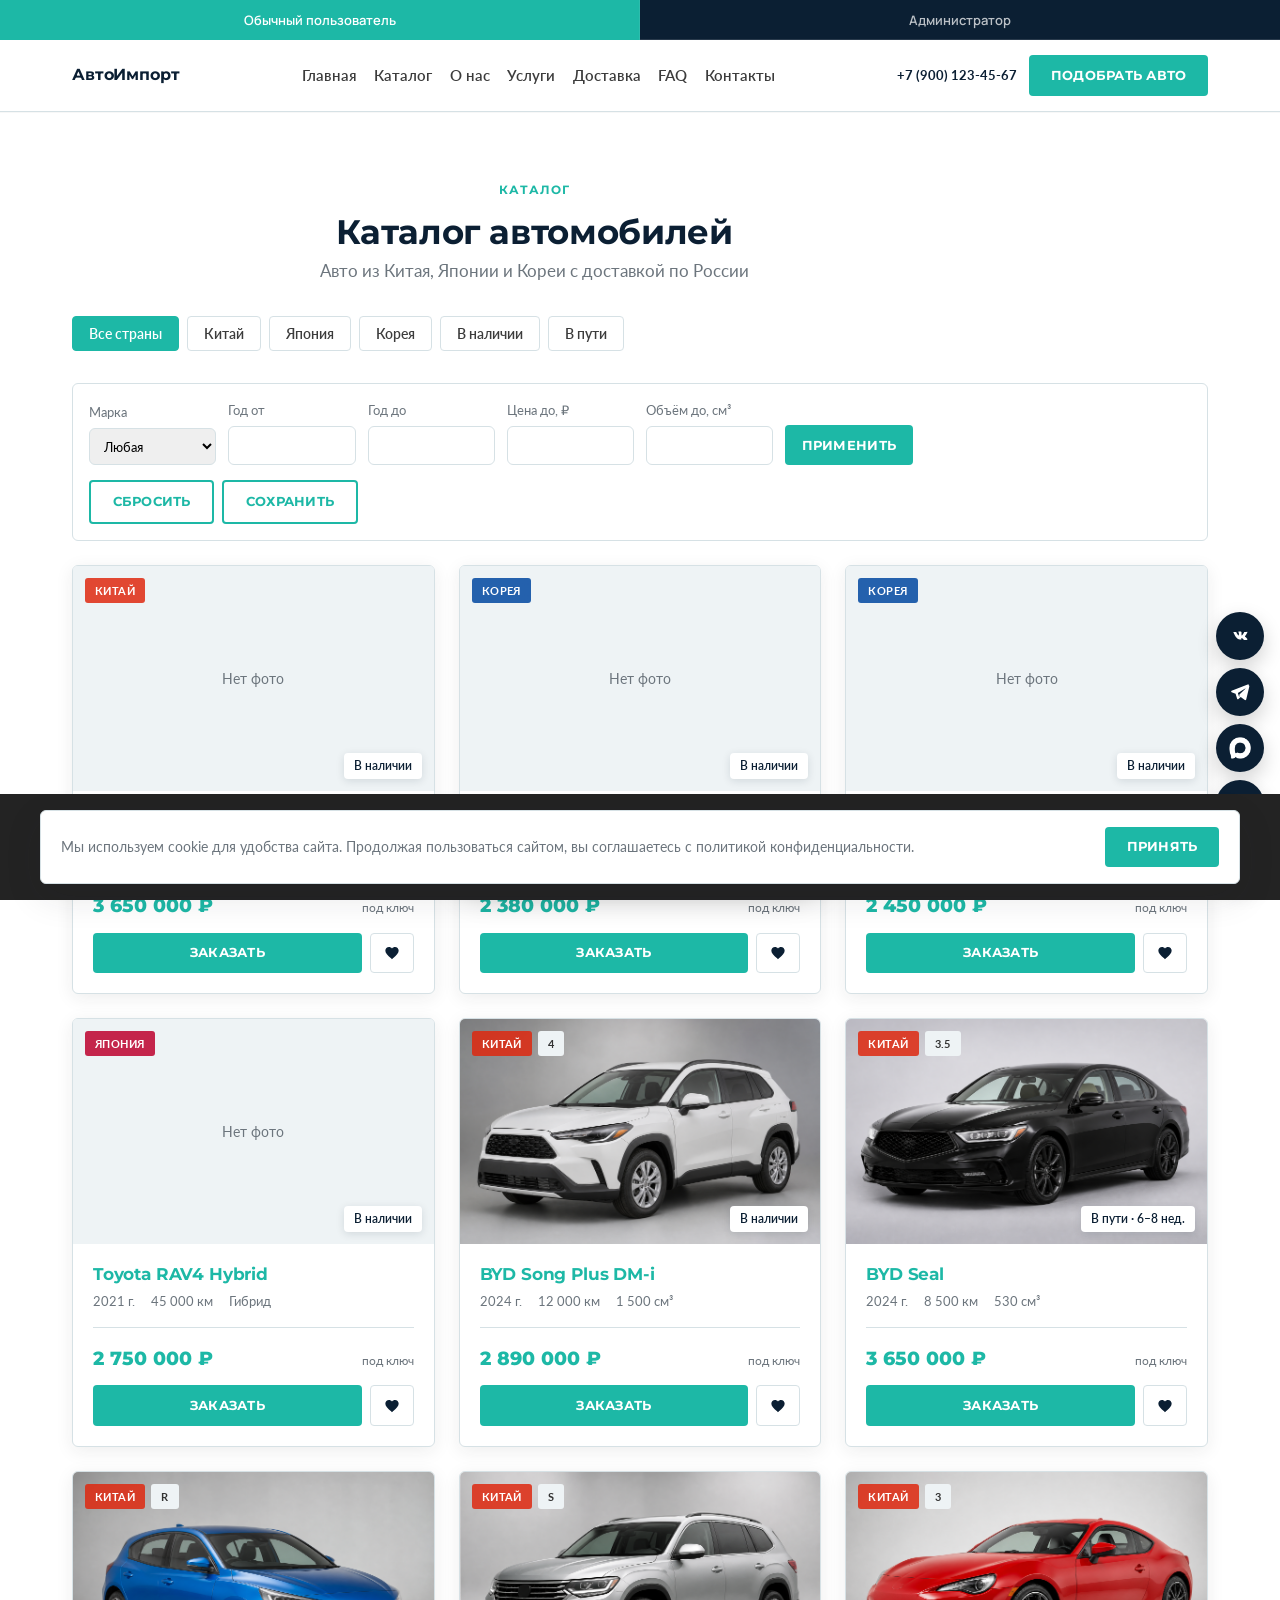
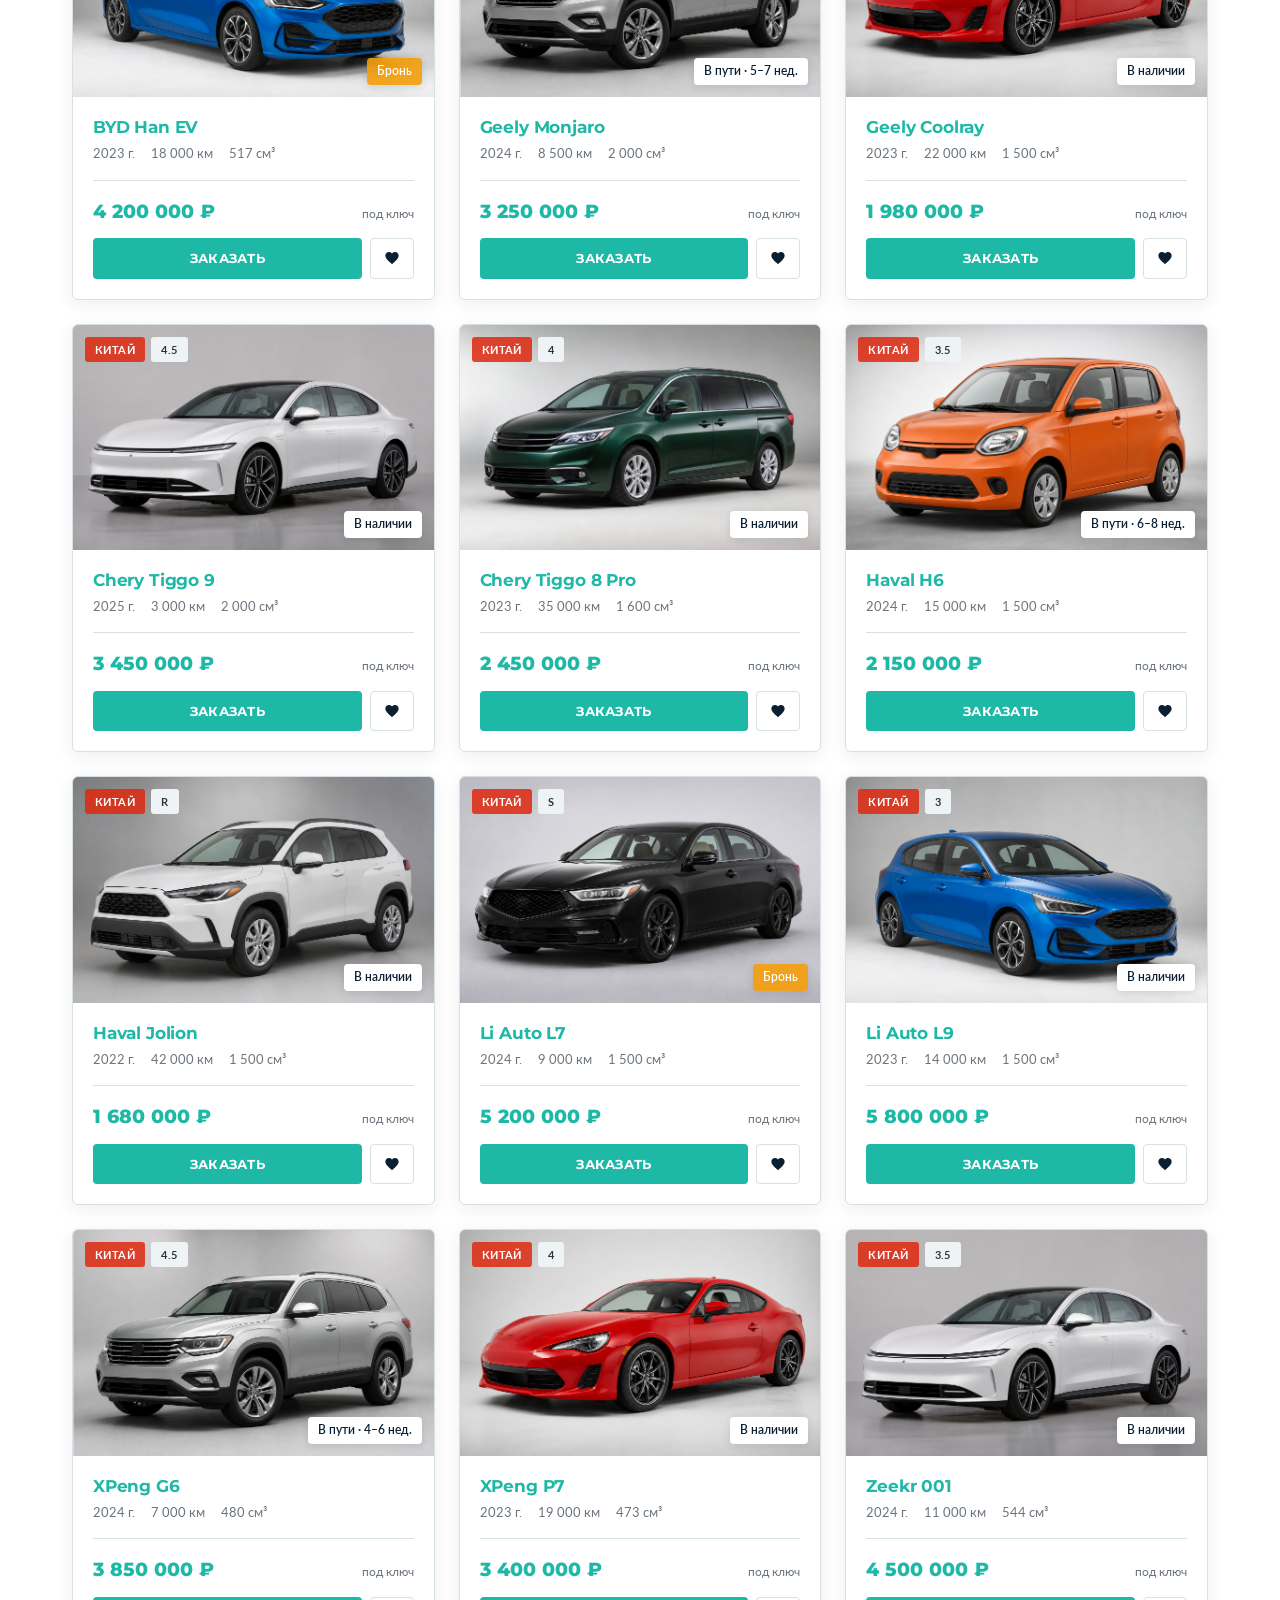
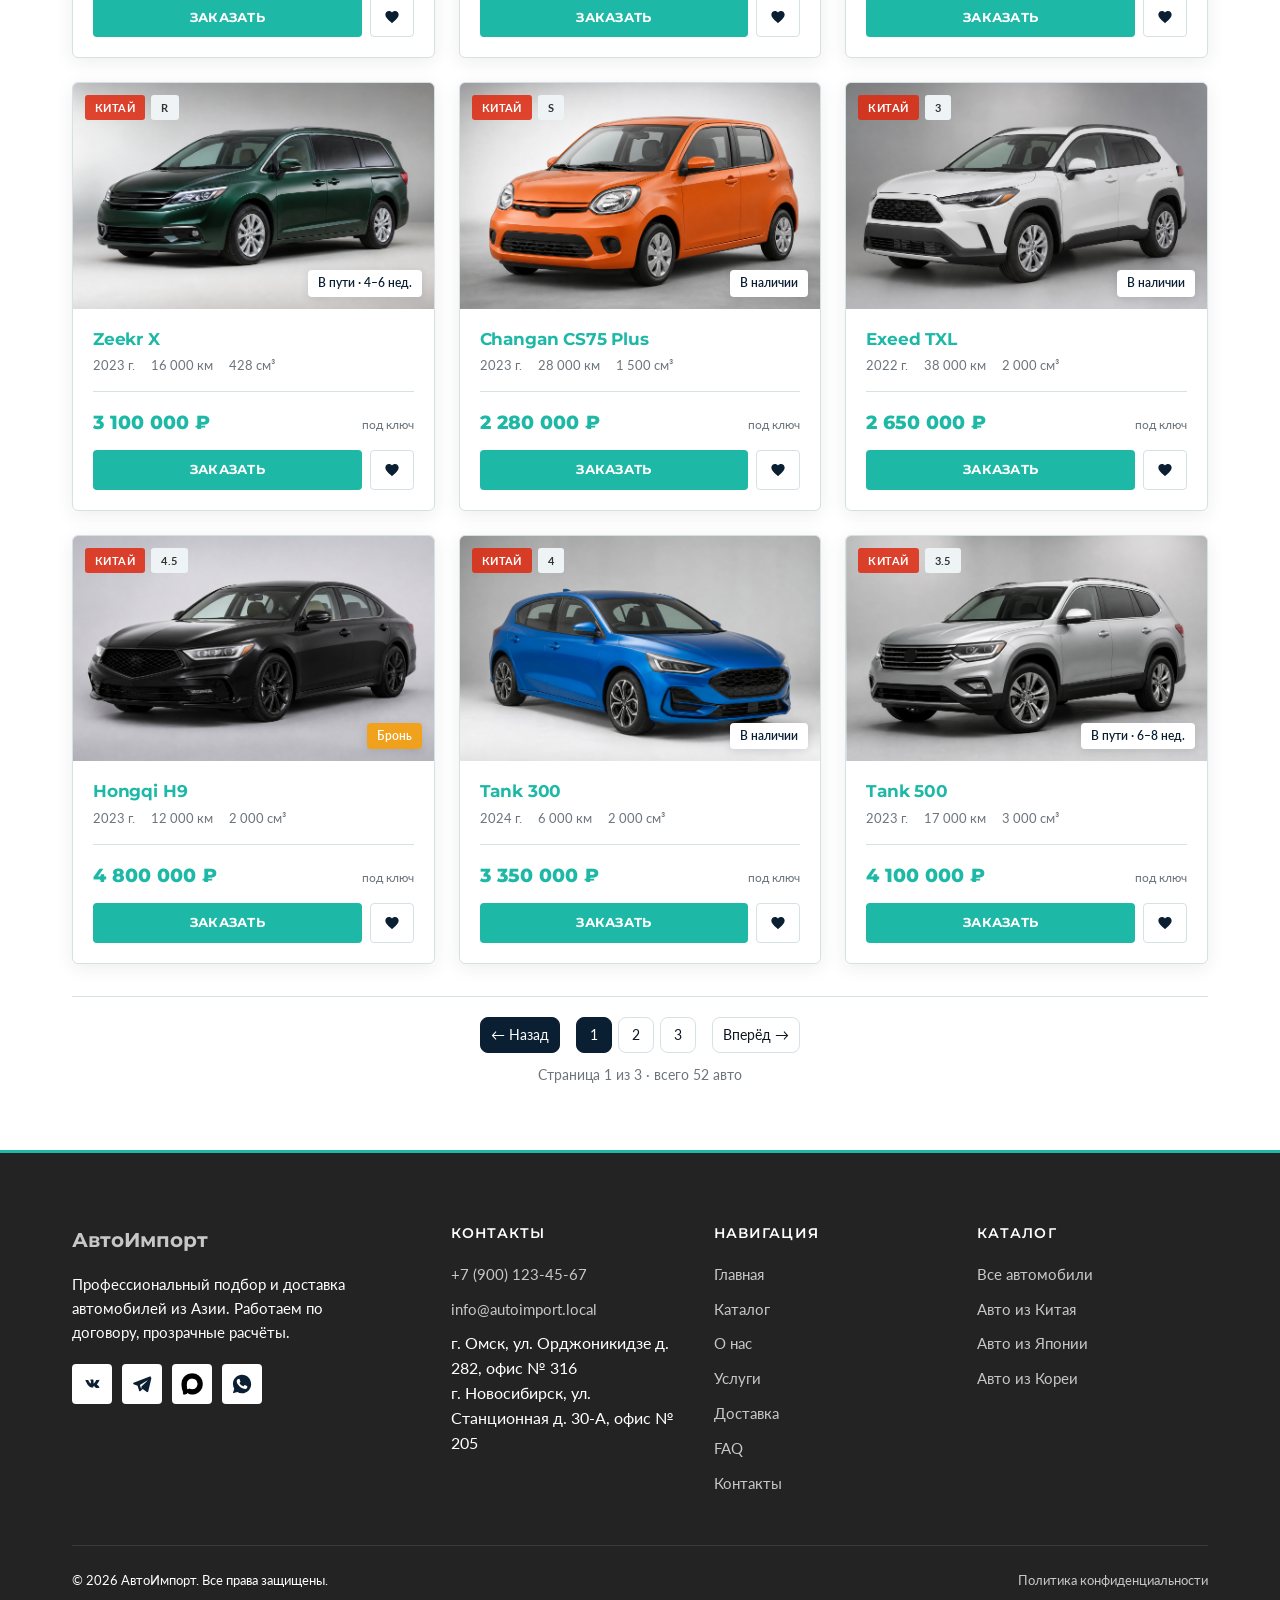
==== catalog.html @ 147134e2 "first commit" ====
<!DOCTYPE html>
<html lang="ru">
<head>
	<meta charset="UTF-8">
	<meta name="viewport" content="width=device-width, initial-scale=1">
	<title>Автомобили &#8211; АвтоИмпорт</title>
<meta name='robots' content='max-image-preview:large' />
<meta property="og:title" content="Автомобили &#8211; АвтоИмпорт" />
<meta property="og:type" content="website" />
<meta property="og:url" content="index.html" />
<link rel='dns-prefetch' href='//localhost' />
<link rel='dns-prefetch' href='//cdn.jsdelivr.net' />
<link rel='dns-prefetch' href='//fonts.googleapis.com' />
<link rel="alternate" type="application/rss+xml" title="АвтоИмпорт &raquo; Автомобили Feed" href="catalog.html" />
<style id="ai-colors">:root{--ai-primary:#0B1F33;--ai-secondary:#153A55;--ai-accent:#1DB8A6;--ai-bg:#F3F7FA;--ai-text:#0E1720;}</style>
<style id="ai-design-colors">:root{--ai-primary:#232323;--ai-secondary:#3c3c3c;--ai-accent:#F84646;--ai-bg:#F7F9FA;--ai-text:#212529;--ai-accent-hover:#e90909;}</style>
<link rel='stylesheet' id='ai-fonts-css' href='https://fonts.googleapis.com/css2?family=Manrope:wght@400;500;600;700;800&#038;family=Unbounded:wght@500;600;700&#038;display=swap' media='all' />
<link rel='stylesheet' id='ai-main-css' href='shared/assets/css/main.css?ver=2.1.5' media='all' />
<link rel='stylesheet' id='ai-design-font-classic-0-css' href='https://fonts.googleapis.com/css2?family=Manrope:wght@400;500;600;700;800&#038;family=Unbounded:wght@500;600;700&#038;display=swap' media='all' />
<link rel='stylesheet' id='ai-visual-editor-css' href='shared/assets/css/visual-editor.css?ver=2.1.5' media='all' />
<link rel='stylesheet' id='ai-design-font-showroom-0-css' href='https://fonts.googleapis.com/css2?family=Lato:wght@400;700;900&#038;family=Montserrat:wght@600;700;800&#038;display=swap' media='all' />
<link rel='stylesheet' id='ai-design-showroom-css' href='shared/assets/css/themes/showroom.css?ver=2.1.5' media='all' />
<link rel="https://api.w.org/" href="#" />

<link rel="stylesheet" href="shared/css/demo-shell.css"></head>
<body class="archive post-type-archive post-type-archive-car wp-theme-autoimport ai-package-pro ai-theme ai-color-preset ai-preset-ocean ai-color-ocean ai-design-showroom"><div class="demo-role-bar" role="toolbar" aria-label="Режим демо"><button type="button" class="demo-role-bar__btn is-active" data-demo-role="user">Обычный пользователь</button><button type="button" class="demo-role-bar__btn" data-demo-role="admin">Администратор</button></div><div class="demo-site-wrap">

<a href="#main-content" class="ai-skip-link">Перейти к содержимому</a>


<header class="ai-header" role="banner">
	<div class="ai-container ai-header__inner">
					<a class="ai-logo" href="index.html" rel="home">
				<span>АвтоИмпорт</span>
			</a>
		
		<nav class="ai-nav" aria-label="Главное меню"><ul id="menu-%d0%b3%d0%bb%d0%b0%d0%b2%d0%bd%d0%be%d0%b5-%d0%bc%d0%b5%d0%bd%d1%8e-15" class="ai-nav__list"><li class="menu-item menu-item-type-custom menu-item-object-custom menu-item-40"><a href="index.html" class="ai-nav__link">Главная</a></li>
<li class="menu-item menu-item-type-custom menu-item-object-custom menu-item-41"><a href="catalog.html" class="ai-nav__link">Каталог</a></li>
<li class="menu-item menu-item-type-custom menu-item-object-custom menu-item-42"><a href="index.htmlabout/" class="ai-nav__link">О нас</a></li>
<li class="menu-item menu-item-type-custom menu-item-object-custom menu-item-43"><a href="index.htmlservices/" class="ai-nav__link">Услуги</a></li>
<li class="menu-item menu-item-type-custom menu-item-object-custom menu-item-44"><a href="index.htmldelivery/" class="ai-nav__link">Доставка</a></li>
<li class="menu-item menu-item-type-custom menu-item-object-custom menu-item-45"><a href="index.htmlfaq/" class="ai-nav__link">FAQ</a></li>
<li class="menu-item menu-item-type-custom menu-item-object-custom menu-item-46"><a href="index.html#contacts" class="ai-nav__link">Контакты</a></li>
</ul></nav>
		<div class="ai-header__actions">
			<a class="ai-header__phone" href="tel:+79001234567">
				+7 (900) 123-45-67			</a>
												<button type="button" class="ai-btn ai-btn--primary ai-btn--sm" data-ai-modal-open="ai-pick-modal">
						Подобрать авто					</button>
									</div>

		<button class="ai-burger" type="button" aria-label="Открыть меню" aria-expanded="false" aria-controls="ai-mobile-menu">
			<span></span>
			<span></span>
			<span></span>
		</button>
	</div>
</header>

<nav class="ai-mobile-menu" id="ai-mobile-menu" aria-label="Мобильное меню">
	<ul id="menu-%d0%b3%d0%bb%d0%b0%d0%b2%d0%bd%d0%be%d0%b5-%d0%bc%d0%b5%d0%bd%d1%8e-16" class="ai-mobile-menu__list"><li class="menu-item menu-item-type-custom menu-item-object-custom menu-item-40 ai-mobile-menu__item"><a href="index.html" class="ai-mobile-menu__link">Главная</a></li>
<li class="menu-item menu-item-type-custom menu-item-object-custom menu-item-41 ai-mobile-menu__item"><a href="catalog.html" class="ai-mobile-menu__link">Каталог</a></li>
<li class="menu-item menu-item-type-custom menu-item-object-custom menu-item-42 ai-mobile-menu__item"><a href="index.htmlabout/" class="ai-mobile-menu__link">О нас</a></li>
<li class="menu-item menu-item-type-custom menu-item-object-custom menu-item-43 ai-mobile-menu__item"><a href="index.htmlservices/" class="ai-mobile-menu__link">Услуги</a></li>
<li class="menu-item menu-item-type-custom menu-item-object-custom menu-item-44 ai-mobile-menu__item"><a href="index.htmldelivery/" class="ai-mobile-menu__link">Доставка</a></li>
<li class="menu-item menu-item-type-custom menu-item-object-custom menu-item-45 ai-mobile-menu__item"><a href="index.htmlfaq/" class="ai-mobile-menu__link">FAQ</a></li>
<li class="menu-item menu-item-type-custom menu-item-object-custom menu-item-46 ai-mobile-menu__item"><a href="index.html#contacts" class="ai-mobile-menu__link">Контакты</a></li>
</ul>	<div class="ai-mobile-menu__footer">
		<a class="ai-header__phone" href="tel:+79001234567">
			+7 (900) 123-45-67		</a>
					<p style="margin-top:1rem;">
				<button type="button" class="ai-btn ai-btn--primary" data-ai-modal-open="ai-pick-modal">
					Подобрать авто				</button>
			</p>
			</div>
</nav>

<main id="main-content" class="ai-main" tabindex="-1">

<section class="ai-section ai-reveal" data-ai-ve-catalog>
	<div class="ai-container">
		<header class="ai-section__header ai-catalog-header">
			<div class="ai-catalog-header__text">
				<span class="ai-section__label">Каталог</span>
				<h1 class="ai-section__title" data-ai-ve-catalog-title>Каталог автомобилей</h1>
									<p class="ai-section__desc" data-ai-ve-catalog-subtitle>Авто из Китая, Японии и Кореи с доставкой по России</p>
							</div>
							<div class="ai-catalog-header__actions" data-demo-admin>
					<button type="button" class="ai-btn ai-btn--ghost ai-btn--sm ai-btn--icon" id="ai-api-status-btn" data-ai-api-status>
						<svg class="ai-icon ai-icon--api" width="18" height="18" viewBox="0 0 24 24" aria-hidden="true" focusable="false" fill="currentColor" xmlns="http://www.w3.org/2000/svg"><path d="M4 9h4.5L7 7.5 8.5 6 13 10.5 8.5 15 7 13.5 8.5 12H4V9zm16 6h-4.5l1.5 1.5L15.5 18 11 13.5 15.5 9 17 10.5 15.5 12H20v3z"/></svg>						<span>Статус API</span>
					</button>
					<button type="button" class="ai-btn ai-btn--primary ai-btn--sm" id="ai-parser-sync-btn" data-ai-parser-sync>
						Синхронизировать сейчас					</button>
										<button type="button" class="ai-btn ai-btn--ghost ai-btn--sm" id="ai-encar-pager-btn" data-ai-encar-pager-toggle>
						Encar page					</button>
										<button type="button" class="ai-btn ai-btn--ghost ai-btn--sm" id="ai-catalog-admin-toggle" data-ai-catalog-admin-toggle aria-expanded="false" aria-controls="ai-catalog-admin-panel">
						Панель администратора					</button>
				</div>
				<div class="ai-api-status" data-demo-admin id="ai-api-status" hidden role="status" aria-live="polite"></div>
									<div class="ai-encar-api-pager" data-demo-admin id="ai-encar-api-pager" hidden data-ai-encar-pager>
						<div class="ai-encar-api-pager__head">
							<strong>Encar API — проверка страниц</strong>
							<button type="button" class="ai-btn ai-btn--ghost ai-btn--sm" data-ai-encar-pager-close aria-label="Закрыть">×</button>
						</div>
						<div class="ai-encar-api-pager__controls">
							<button type="button" class="ai-btn ai-btn--ghost ai-btn--sm" data-ai-encar-prev aria-label="Предыдущая страница">←</button>
							<label class="ai-encar-api-pager__page">
								<span>Страница</span>
								<input type="number" min="1" value="1" data-ai-encar-page>
							</label>
							<button type="button" class="ai-btn ai-btn--ghost ai-btn--sm" data-ai-encar-next aria-label="Следующая страница">→</button>
							<label class="ai-encar-api-pager__live">
								<input type="checkbox" data-ai-encar-live checked>
								<span>live (напрямую с Encar)</span>
							</label>
							<button type="button" class="ai-btn ai-btn--primary ai-btn--sm" data-ai-encar-fetch>Загрузить</button>
						</div>
						<pre class="ai-encar-api-pager__result" data-ai-encar-result hidden></pre>
					</div>
								<div class="ai-catalog-admin-panel" data-demo-admin id="ai-catalog-admin-panel" hidden>
					<div class="ai-catalog-admin-panel__grid">
						<div class="ai-catalog-admin-panel__section">
							<h3 class="ai-catalog-admin-panel__title">Инструкция по API парсера</h3>
																								<div class="ai-catalog-admin-panel__block">
										<h4>1. Как работает парсер</h4>
										<p>Тема сама загружает объявления с Encar, AutoScout24, Dongchedi и др., сохраняет их в data/parser-cache/ и показывает в каталоге. Сторонний API не нужен. Автосинхронизация — 2 раза в сутки (WP-Cron).</p>
									</div>
																	<div class="ai-catalog-admin-panel__block">
										<h4>2. Синхронизация вручную</h4>
										<p>Нажмите «Синхронизировать сейчас» или отправьте POST-запрос (нужна авторизация администратора WordPress): #autoimport/v2/sync</p>
									</div>
																	<div class="ai-catalog-admin-panel__block">
										<h4>3. Получить объявления (Postman)</h4>
										<p>GET #autoimport/v2/platforms — список платформ. GET #autoimport/v2/encar/offers?page=1 — объявления из кэша (page=1,2,…). GET #autoimport/v2/encar/offers?page=2&amp;live=1 — страница 2 напрямую с Encar (live=1). GET #autoimport/v2/encar/offer?inner_id=ID — одно объявление по inner_id. В ответе meta.pages, meta.next_page, meta.prev_page.</p>
									</div>
																	<div class="ai-catalog-admin-panel__block">
										<h4>4. Скрытие и редактирование</h4>
										<p>Нажмите «×» на карточке, чтобы скрыть авто. Кнопка «✎» — изменить название, цену и описание для посетителей (данные API не перезаписываются).</p>
									</div>
																	<div class="ai-catalog-admin-panel__block">
										<h4>5. Настройки</h4>
										<p>В админке WordPress: Настройки темы → Каталог → провайдер «Parser», выбор площадок, курсы валют, число страниц sync.</p>
									</div>
																					</div>
						<div class="ai-catalog-admin-panel__section">
							<h3 class="ai-catalog-admin-panel__title">
								Отредактированные авто								<span class="ai-catalog-admin-panel__count" data-ai-overrides-count>0</span>
							</h3>
							<p class="ai-catalog-admin-panel__hint">Изменения названия, цены и описания сохраняются отдельно и не перезаписывают данные парсера.</p>
							<ul class="ai-catalog-hidden-list" id="ai-catalog-overrides-list" data-ai-overrides-list></ul>
						</div>
						<div class="ai-catalog-admin-panel__section">
							<h3 class="ai-catalog-admin-panel__title">
								Скрытые из каталога								<span class="ai-catalog-admin-panel__count" data-ai-hidden-count>0</span>
							</h3>
							<p class="ai-catalog-admin-panel__hint">Нажмите «×» на карточке, чтобы убрать авто из выдачи для посетителей. Здесь можно вернуть его обратно.</p>
							<ul class="ai-catalog-hidden-list" id="ai-catalog-hidden-list" data-ai-hidden-list></ul>
						</div>
					</div>
				</div>
					</header>

		<div class="ai-catalog-filters" data-multi="false">
			<button type="button" class="ai-filter-btn is-active" data-filter="country" data-value="all">Все страны</button>
			<button type="button" class="ai-filter-btn" data-filter="country" data-value="china">Китай</button>
			<button type="button" class="ai-filter-btn" data-filter="country" data-value="japan">Япония</button>
			<button type="button" class="ai-filter-btn" data-filter="country" data-value="korea">Корея</button>
			<button type="button" class="ai-filter-btn" data-filter="status" data-value="available">В наличии</button>
			<button type="button" class="ai-filter-btn" data-filter="status" data-value="in_transit">В пути</button>
		</div>

					<form class="ai-adv-filters" data-ai-catalog-adv id="ai-catalog-adv">
				<label>
					<span>Марка</span>
					<select name="brand" data-adv-brand>
						<option value="">Любая</option>
													<option value="byd">BYD</option>
													<option value="changan">Changan</option>
													<option value="chery">Chery</option>
													<option value="exeed">Exeed</option>
													<option value="geely">Geely</option>
													<option value="haval">Haval</option>
													<option value="honda">Honda</option>
													<option value="hongqi">Hongqi</option>
													<option value="hyundai">Hyundai</option>
													<option value="kia">Kia</option>
													<option value="lexus">Lexus</option>
													<option value="li">Li</option>
													<option value="mazda">Mazda</option>
													<option value="nio">NIO</option>
													<option value="nissan">Nissan</option>
													<option value="subaru">Subaru</option>
													<option value="tank">Tank</option>
													<option value="toyota">Toyota</option>
													<option value="xpeng">XPeng</option>
													<option value="zeekr">Zeekr</option>
											</select>
				</label>
				<label>
					<span>Год от</span>
					<input type="number" name="year_from" min="1990" max="2030" data-adv-year-from>
				</label>
				<label>
					<span>Год до</span>
					<input type="number" name="year_to" min="1990" max="2030" data-adv-year-to>
				</label>
				<label>
					<span>Цена до, ₽</span>
					<input type="number" name="price_to" min="0" step="50000" data-adv-price-to>
				</label>
				<label>
					<span>Объём до, см³</span>
					<input type="number" name="cc_to" min="0" step="100" data-adv-cc-to>
				</label>
				<button type="submit" class="ai-btn ai-btn--primary ai-btn--sm">Применить</button>
				<div class="ai-adv-filters__actions">
					<button type="reset" class="ai-btn ai-btn--ghost ai-btn--sm">Сбросить</button>
											<button type="button" class="ai-btn ai-btn--ghost ai-btn--sm ai-adv-filters__save" data-ai-save-filters title="Сохранить подбор">
							Сохранить						</button>
									</div>
			</form>
		
					<div class="ai-car-grid" id="ai-catalog-grid">
									<article
	class="ai-car-card"
	data-country="china"
	data-status="available"
	data-brand="byd"
	data-model=""
	data-year="2023"
	data-price="3650000"
	data-engine-cc="0"
	data-car-id="manual-23"
	>
	<div class="ai-car-card__media-wrap">
		<a href="catalog.html" class="ai-car-card__media">
					<div class="ai-car-card__placeholder">
				Нет фото			</div>
				<div class="ai-car-card__badges">
			<span class="ai-badge ai-badge--country-cn">
				Китай			</span>
					</div>
	</a>
	<span class="ai-car-card__status">
		В наличии			</span>
	</div>
	<div class="ai-car-card__body">
				<h3 class="ai-car-card__title">
			<a href="catalog.html">BYD Han EV</a>
		</h3>
		<div class="ai-car-card__meta">
							<span>2023 г.</span>
										<span>16 000 км</span>
										<span>Электро</span>
					</div>
		<div class="ai-car-card__price">
			<span class="ai-car-card__price-value">3 650 000 ₽</span>
							<span class="ai-car-card__price-note">под ключ</span>
					</div>
		<div class="ai-car-card__footer">
			<button type="button" class="ai-btn ai-btn--primary ai-btn--sm ai-car-card__order" data-ai-order="BYD Han EV">
				Заказать			</button>
							<div class="ai-car-card__tools">
											<button type="button" class="ai-car-card__tool" data-ai-fav="manual-23" aria-label="Избранное">
							<svg class="ai-icon ai-icon--heart" width="16" height="16" viewBox="0 0 24 24" aria-hidden="true" focusable="false" fill="currentColor" xmlns="http://www.w3.org/2000/svg"><path d="M12 21.35l-1.45-1.32C5.4 15.36 2 12.28 2 8.5 2 5.42 4.42 3 7.5 3c1.74 0 3.41.81 4.5 2.09C13.09 3.81 14.76 3 16.5 3 19.58 3 22 5.42 22 8.5c0 3.78-3.4 6.86-8.55 11.54L12 21.35z"/></svg>						</button>
														</div>
					</div>
	</div>
</article>
									<article
	class="ai-car-card"
	data-country="korea"
	data-status="available"
	data-brand="kia"
	data-model=""
	data-year="2021"
	data-price="2380000"
	data-engine-cc="0"
	data-car-id="manual-22"
	>
	<div class="ai-car-card__media-wrap">
		<a href="catalog.html" class="ai-car-card__media">
					<div class="ai-car-card__placeholder">
				Нет фото			</div>
				<div class="ai-car-card__badges">
			<span class="ai-badge ai-badge--country-kr">
				Корея			</span>
					</div>
	</a>
	<span class="ai-car-card__status">
		В наличии			</span>
	</div>
	<div class="ai-car-card__body">
				<h3 class="ai-car-card__title">
			<a href="catalog.html">Kia Sportage</a>
		</h3>
		<div class="ai-car-card__meta">
							<span>2021 г.</span>
										<span>52 000 км</span>
										<span>Бензин</span>
					</div>
		<div class="ai-car-card__price">
			<span class="ai-car-card__price-value">2 380 000 ₽</span>
							<span class="ai-car-card__price-note">под ключ</span>
					</div>
		<div class="ai-car-card__footer">
			<button type="button" class="ai-btn ai-btn--primary ai-btn--sm ai-car-card__order" data-ai-order="Kia Sportage">
				Заказать			</button>
							<div class="ai-car-card__tools">
											<button type="button" class="ai-car-card__tool" data-ai-fav="manual-22" aria-label="Избранное">
							<svg class="ai-icon ai-icon--heart" width="16" height="16" viewBox="0 0 24 24" aria-hidden="true" focusable="false" fill="currentColor" xmlns="http://www.w3.org/2000/svg"><path d="M12 21.35l-1.45-1.32C5.4 15.36 2 12.28 2 8.5 2 5.42 4.42 3 7.5 3c1.74 0 3.41.81 4.5 2.09C13.09 3.81 14.76 3 16.5 3 19.58 3 22 5.42 22 8.5c0 3.78-3.4 6.86-8.55 11.54L12 21.35z"/></svg>						</button>
														</div>
					</div>
	</div>
</article>
									<article
	class="ai-car-card"
	data-country="korea"
	data-status="available"
	data-brand="hyundai"
	data-model=""
	data-year="2022"
	data-price="2450000"
	data-engine-cc="0"
	data-car-id="manual-21"
	>
	<div class="ai-car-card__media-wrap">
		<a href="catalog.html" class="ai-car-card__media">
					<div class="ai-car-card__placeholder">
				Нет фото			</div>
				<div class="ai-car-card__badges">
			<span class="ai-badge ai-badge--country-kr">
				Корея			</span>
					</div>
	</a>
	<span class="ai-car-card__status">
		В наличии			</span>
	</div>
	<div class="ai-car-card__body">
				<h3 class="ai-car-card__title">
			<a href="catalog.html">Hyundai Tucson</a>
		</h3>
		<div class="ai-car-card__meta">
							<span>2022 г.</span>
										<span>38 000 км</span>
										<span>Бензин</span>
					</div>
		<div class="ai-car-card__price">
			<span class="ai-car-card__price-value">2 450 000 ₽</span>
							<span class="ai-car-card__price-note">под ключ</span>
					</div>
		<div class="ai-car-card__footer">
			<button type="button" class="ai-btn ai-btn--primary ai-btn--sm ai-car-card__order" data-ai-order="Hyundai Tucson">
				Заказать			</button>
							<div class="ai-car-card__tools">
											<button type="button" class="ai-car-card__tool" data-ai-fav="manual-21" aria-label="Избранное">
							<svg class="ai-icon ai-icon--heart" width="16" height="16" viewBox="0 0 24 24" aria-hidden="true" focusable="false" fill="currentColor" xmlns="http://www.w3.org/2000/svg"><path d="M12 21.35l-1.45-1.32C5.4 15.36 2 12.28 2 8.5 2 5.42 4.42 3 7.5 3c1.74 0 3.41.81 4.5 2.09C13.09 3.81 14.76 3 16.5 3 19.58 3 22 5.42 22 8.5c0 3.78-3.4 6.86-8.55 11.54L12 21.35z"/></svg>						</button>
														</div>
					</div>
	</div>
</article>
									<article
	class="ai-car-card"
	data-country="japan"
	data-status="available"
	data-brand="toyota"
	data-model=""
	data-year="2021"
	data-price="2750000"
	data-engine-cc="0"
	data-car-id="manual-20"
	>
	<div class="ai-car-card__media-wrap">
		<a href="catalog.html" class="ai-car-card__media">
					<div class="ai-car-card__placeholder">
				Нет фото			</div>
				<div class="ai-car-card__badges">
			<span class="ai-badge ai-badge--country-jp">
				Япония			</span>
					</div>
	</a>
	<span class="ai-car-card__status">
		В наличии			</span>
	</div>
	<div class="ai-car-card__body">
				<h3 class="ai-car-card__title">
			<a href="catalog.html">Toyota RAV4 Hybrid</a>
		</h3>
		<div class="ai-car-card__meta">
							<span>2021 г.</span>
										<span>45 000 км</span>
										<span>Гибрид</span>
					</div>
		<div class="ai-car-card__price">
			<span class="ai-car-card__price-value">2 750 000 ₽</span>
							<span class="ai-car-card__price-note">под ключ</span>
					</div>
		<div class="ai-car-card__footer">
			<button type="button" class="ai-btn ai-btn--primary ai-btn--sm ai-car-card__order" data-ai-order="Toyota RAV4 Hybrid">
				Заказать			</button>
							<div class="ai-car-card__tools">
											<button type="button" class="ai-car-card__tool" data-ai-fav="manual-20" aria-label="Избранное">
							<svg class="ai-icon ai-icon--heart" width="16" height="16" viewBox="0 0 24 24" aria-hidden="true" focusable="false" fill="currentColor" xmlns="http://www.w3.org/2000/svg"><path d="M12 21.35l-1.45-1.32C5.4 15.36 2 12.28 2 8.5 2 5.42 4.42 3 7.5 3c1.74 0 3.41.81 4.5 2.09C13.09 3.81 14.76 3 16.5 3 19.58 3 22 5.42 22 8.5c0 3.78-3.4 6.86-8.55 11.54L12 21.35z"/></svg>						</button>
														</div>
					</div>
	</div>
</article>
									<article
	class="ai-car-card"
	data-country="china"
	data-status="available"
	data-brand="byd"
	data-model="song-plus-dm-i"
	data-year="2024"
	data-price="2890000"
	data-engine-cc="1500"
	data-car-id="local-byd-song-plus-2024"
	>
	<div class="ai-car-card__media-wrap">
			<button type="button" class="ai-car-card__edit" data-ai-edit-car="local-byd-song-plus-2024" data-car-title="BYD Song Plus DM-i" data-car-price="2890000" data-car-excerpt="Популярный подключаемый гибридный кроссовер из Китая. Экономичный и просторный." data-car-platform="" title="Редактировать" aria-label="Редактировать">&#9998;</button>
		<button type="button" class="ai-car-card__hide" data-ai-hide-car="local-byd-song-plus-2024" title="Скрыть из каталога" aria-label="Скрыть из каталога">&times;</button>
		<a href="catalog.html?api_car=local-byd-song-plus-2024" class="ai-car-card__media">
					<img src="shared/assets/img/car-01.jpg" alt="BYD Song Plus DM-i" loading="lazy" width="640" height="420">
				<div class="ai-car-card__badges">
			<span class="ai-badge ai-badge--country-cn">
				Китай			</span>
							<span class="ai-badge ai-badge--grade">4</span>
					</div>
	</a>
	<span class="ai-car-card__status">
		В наличии			</span>
	</div>
	<div class="ai-car-card__body">
				<h3 class="ai-car-card__title">
			<a href="catalog.html?api_car=local-byd-song-plus-2024">BYD Song Plus DM-i</a>
		</h3>
		<div class="ai-car-card__meta">
							<span>2024 г.</span>
										<span>12 000 км</span>
										<span>1 500 см³</span>
					</div>
		<div class="ai-car-card__price">
			<span class="ai-car-card__price-value">2 890 000 ₽</span>
							<span class="ai-car-card__price-note">под ключ</span>
					</div>
		<div class="ai-car-card__footer">
			<button type="button" class="ai-btn ai-btn--primary ai-btn--sm ai-car-card__order" data-ai-order="BYD Song Plus DM-i">
				Заказать			</button>
							<div class="ai-car-card__tools">
											<button type="button" class="ai-car-card__tool" data-ai-fav="local-byd-song-plus-2024" aria-label="Избранное">
							<svg class="ai-icon ai-icon--heart" width="16" height="16" viewBox="0 0 24 24" aria-hidden="true" focusable="false" fill="currentColor" xmlns="http://www.w3.org/2000/svg"><path d="M12 21.35l-1.45-1.32C5.4 15.36 2 12.28 2 8.5 2 5.42 4.42 3 7.5 3c1.74 0 3.41.81 4.5 2.09C13.09 3.81 14.76 3 16.5 3 19.58 3 22 5.42 22 8.5c0 3.78-3.4 6.86-8.55 11.54L12 21.35z"/></svg>						</button>
														</div>
					</div>
	</div>
</article>
									<article
	class="ai-car-card"
	data-country="china"
	data-status="in_transit"
	data-brand="byd"
	data-model="seal"
	data-year="2024"
	data-price="3650000"
	data-engine-cc="530"
	data-car-id="local-byd-seal-2024"
	>
	<div class="ai-car-card__media-wrap">
			<button type="button" class="ai-car-card__edit" data-ai-edit-car="local-byd-seal-2024" data-car-title="BYD Seal" data-car-price="3650000" data-car-excerpt="Стильный электрический седан с запасом хода до 650 км. Быстрая зарядка." data-car-platform="" title="Редактировать" aria-label="Редактировать">&#9998;</button>
		<button type="button" class="ai-car-card__hide" data-ai-hide-car="local-byd-seal-2024" title="Скрыть из каталога" aria-label="Скрыть из каталога">&times;</button>
		<a href="catalog.html?api_car=local-byd-seal-2024" class="ai-car-card__media">
					<img src="shared/assets/img/car-02.jpg" alt="BYD Seal" loading="lazy" width="640" height="420">
				<div class="ai-car-card__badges">
			<span class="ai-badge ai-badge--country-cn">
				Китай			</span>
							<span class="ai-badge ai-badge--grade">3.5</span>
					</div>
	</a>
	<span class="ai-car-card__status">
		В пути					· 6–8 нед.			</span>
	</div>
	<div class="ai-car-card__body">
				<h3 class="ai-car-card__title">
			<a href="catalog.html?api_car=local-byd-seal-2024">BYD Seal</a>
		</h3>
		<div class="ai-car-card__meta">
							<span>2024 г.</span>
										<span>8 500 км</span>
										<span>530 см³</span>
					</div>
		<div class="ai-car-card__price">
			<span class="ai-car-card__price-value">3 650 000 ₽</span>
							<span class="ai-car-card__price-note">под ключ</span>
					</div>
		<div class="ai-car-card__footer">
			<button type="button" class="ai-btn ai-btn--primary ai-btn--sm ai-car-card__order" data-ai-order="BYD Seal">
				Заказать			</button>
							<div class="ai-car-card__tools">
											<button type="button" class="ai-car-card__tool" data-ai-fav="local-byd-seal-2024" aria-label="Избранное">
							<svg class="ai-icon ai-icon--heart" width="16" height="16" viewBox="0 0 24 24" aria-hidden="true" focusable="false" fill="currentColor" xmlns="http://www.w3.org/2000/svg"><path d="M12 21.35l-1.45-1.32C5.4 15.36 2 12.28 2 8.5 2 5.42 4.42 3 7.5 3c1.74 0 3.41.81 4.5 2.09C13.09 3.81 14.76 3 16.5 3 19.58 3 22 5.42 22 8.5c0 3.78-3.4 6.86-8.55 11.54L12 21.35z"/></svg>						</button>
														</div>
					</div>
	</div>
</article>
									<article
	class="ai-car-card"
	data-country="china"
	data-status="reserved"
	data-brand="byd"
	data-model="han-ev"
	data-year="2023"
	data-price="4200000"
	data-engine-cc="517"
	data-car-id="local-byd-han-2023"
	>
	<div class="ai-car-card__media-wrap">
			<button type="button" class="ai-car-card__edit" data-ai-edit-car="local-byd-han-2023" data-car-title="BYD Han EV" data-car-price="4200000" data-car-excerpt="Флагманский электроседан BYD с полным приводом и премиальной отделкой салона." data-car-platform="" title="Редактировать" aria-label="Редактировать">&#9998;</button>
		<button type="button" class="ai-car-card__hide" data-ai-hide-car="local-byd-han-2023" title="Скрыть из каталога" aria-label="Скрыть из каталога">&times;</button>
		<a href="catalog.html?api_car=local-byd-han-2023" class="ai-car-card__media">
					<img src="shared/assets/img/car-03.jpg" alt="BYD Han EV" loading="lazy" width="640" height="420">
				<div class="ai-car-card__badges">
			<span class="ai-badge ai-badge--country-cn">
				Китай			</span>
							<span class="ai-badge ai-badge--grade">R</span>
					</div>
	</a>
	<span class="ai-car-card__status ai-car-card__status--reserved">
		Бронь			</span>
	</div>
	<div class="ai-car-card__body">
				<h3 class="ai-car-card__title">
			<a href="catalog.html?api_car=local-byd-han-2023">BYD Han EV</a>
		</h3>
		<div class="ai-car-card__meta">
							<span>2023 г.</span>
										<span>18 000 км</span>
										<span>517 см³</span>
					</div>
		<div class="ai-car-card__price">
			<span class="ai-car-card__price-value">4 200 000 ₽</span>
							<span class="ai-car-card__price-note">под ключ</span>
					</div>
		<div class="ai-car-card__footer">
			<button type="button" class="ai-btn ai-btn--primary ai-btn--sm ai-car-card__order" data-ai-order="BYD Han EV">
				Заказать			</button>
							<div class="ai-car-card__tools">
											<button type="button" class="ai-car-card__tool" data-ai-fav="local-byd-han-2023" aria-label="Избранное">
							<svg class="ai-icon ai-icon--heart" width="16" height="16" viewBox="0 0 24 24" aria-hidden="true" focusable="false" fill="currentColor" xmlns="http://www.w3.org/2000/svg"><path d="M12 21.35l-1.45-1.32C5.4 15.36 2 12.28 2 8.5 2 5.42 4.42 3 7.5 3c1.74 0 3.41.81 4.5 2.09C13.09 3.81 14.76 3 16.5 3 19.58 3 22 5.42 22 8.5c0 3.78-3.4 6.86-8.55 11.54L12 21.35z"/></svg>						</button>
														</div>
					</div>
	</div>
</article>
									<article
	class="ai-car-card"
	data-country="china"
	data-status="in_transit"
	data-brand="geely"
	data-model="monjaro"
	data-year="2024"
	data-price="3250000"
	data-engine-cc="2000"
	data-car-id="local-geely-monjaro-2024"
	>
	<div class="ai-car-card__media-wrap">
			<button type="button" class="ai-car-card__edit" data-ai-edit-car="local-geely-monjaro-2024" data-car-title="Geely Monjaro" data-car-price="3250000" data-car-excerpt="Флагманский кроссовер Geely с полным приводом и богатой комплектацией." data-car-platform="" title="Редактировать" aria-label="Редактировать">&#9998;</button>
		<button type="button" class="ai-car-card__hide" data-ai-hide-car="local-geely-monjaro-2024" title="Скрыть из каталога" aria-label="Скрыть из каталога">&times;</button>
		<a href="catalog.html?api_car=local-geely-monjaro-2024" class="ai-car-card__media">
					<img src="shared/assets/img/car-04.jpg" alt="Geely Monjaro" loading="lazy" width="640" height="420">
				<div class="ai-car-card__badges">
			<span class="ai-badge ai-badge--country-cn">
				Китай			</span>
							<span class="ai-badge ai-badge--grade">S</span>
					</div>
	</a>
	<span class="ai-car-card__status">
		В пути					· 5–7 нед.			</span>
	</div>
	<div class="ai-car-card__body">
				<h3 class="ai-car-card__title">
			<a href="catalog.html?api_car=local-geely-monjaro-2024">Geely Monjaro</a>
		</h3>
		<div class="ai-car-card__meta">
							<span>2024 г.</span>
										<span>8 500 км</span>
										<span>2 000 см³</span>
					</div>
		<div class="ai-car-card__price">
			<span class="ai-car-card__price-value">3 250 000 ₽</span>
							<span class="ai-car-card__price-note">под ключ</span>
					</div>
		<div class="ai-car-card__footer">
			<button type="button" class="ai-btn ai-btn--primary ai-btn--sm ai-car-card__order" data-ai-order="Geely Monjaro">
				Заказать			</button>
							<div class="ai-car-card__tools">
											<button type="button" class="ai-car-card__tool" data-ai-fav="local-geely-monjaro-2024" aria-label="Избранное">
							<svg class="ai-icon ai-icon--heart" width="16" height="16" viewBox="0 0 24 24" aria-hidden="true" focusable="false" fill="currentColor" xmlns="http://www.w3.org/2000/svg"><path d="M12 21.35l-1.45-1.32C5.4 15.36 2 12.28 2 8.5 2 5.42 4.42 3 7.5 3c1.74 0 3.41.81 4.5 2.09C13.09 3.81 14.76 3 16.5 3 19.58 3 22 5.42 22 8.5c0 3.78-3.4 6.86-8.55 11.54L12 21.35z"/></svg>						</button>
														</div>
					</div>
	</div>
</article>
									<article
	class="ai-car-card"
	data-country="china"
	data-status="available"
	data-brand="geely"
	data-model="coolray"
	data-year="2023"
	data-price="1980000"
	data-engine-cc="1500"
	data-car-id="local-geely-coolray-2023"
	>
	<div class="ai-car-card__media-wrap">
			<button type="button" class="ai-car-card__edit" data-ai-edit-car="local-geely-coolray-2023" data-car-title="Geely Coolray" data-car-price="1980000" data-car-excerpt="Компактный кроссовер с ярким дизайном и доступной ценой под ключ." data-car-platform="" title="Редактировать" aria-label="Редактировать">&#9998;</button>
		<button type="button" class="ai-car-card__hide" data-ai-hide-car="local-geely-coolray-2023" title="Скрыть из каталога" aria-label="Скрыть из каталога">&times;</button>
		<a href="catalog.html?api_car=local-geely-coolray-2023" class="ai-car-card__media">
					<img src="shared/assets/img/car-05.jpg" alt="Geely Coolray" loading="lazy" width="640" height="420">
				<div class="ai-car-card__badges">
			<span class="ai-badge ai-badge--country-cn">
				Китай			</span>
							<span class="ai-badge ai-badge--grade">3</span>
					</div>
	</a>
	<span class="ai-car-card__status">
		В наличии			</span>
	</div>
	<div class="ai-car-card__body">
				<h3 class="ai-car-card__title">
			<a href="catalog.html?api_car=local-geely-coolray-2023">Geely Coolray</a>
		</h3>
		<div class="ai-car-card__meta">
							<span>2023 г.</span>
										<span>22 000 км</span>
										<span>1 500 см³</span>
					</div>
		<div class="ai-car-card__price">
			<span class="ai-car-card__price-value">1 980 000 ₽</span>
							<span class="ai-car-card__price-note">под ключ</span>
					</div>
		<div class="ai-car-card__footer">
			<button type="button" class="ai-btn ai-btn--primary ai-btn--sm ai-car-card__order" data-ai-order="Geely Coolray">
				Заказать			</button>
							<div class="ai-car-card__tools">
											<button type="button" class="ai-car-card__tool" data-ai-fav="local-geely-coolray-2023" aria-label="Избранное">
							<svg class="ai-icon ai-icon--heart" width="16" height="16" viewBox="0 0 24 24" aria-hidden="true" focusable="false" fill="currentColor" xmlns="http://www.w3.org/2000/svg"><path d="M12 21.35l-1.45-1.32C5.4 15.36 2 12.28 2 8.5 2 5.42 4.42 3 7.5 3c1.74 0 3.41.81 4.5 2.09C13.09 3.81 14.76 3 16.5 3 19.58 3 22 5.42 22 8.5c0 3.78-3.4 6.86-8.55 11.54L12 21.35z"/></svg>						</button>
														</div>
					</div>
	</div>
</article>
									<article
	class="ai-car-card"
	data-country="china"
	data-status="available"
	data-brand="chery"
	data-model="tiggo-9"
	data-year="2025"
	data-price="3450000"
	data-engine-cc="2000"
	data-car-id="local-chery-tiggo9-2025"
	>
	<div class="ai-car-card__media-wrap">
			<button type="button" class="ai-car-card__edit" data-ai-edit-car="local-chery-tiggo9-2025" data-car-title="Chery Tiggo 9" data-car-price="3450000" data-car-excerpt="Новый семиместный SUV Chery с просторным салоном и современной мультимедиа." data-car-platform="" title="Редактировать" aria-label="Редактировать">&#9998;</button>
		<button type="button" class="ai-car-card__hide" data-ai-hide-car="local-chery-tiggo9-2025" title="Скрыть из каталога" aria-label="Скрыть из каталога">&times;</button>
		<a href="catalog.html?api_car=local-chery-tiggo9-2025" class="ai-car-card__media">
					<img src="shared/assets/img/car-06.jpg" alt="Chery Tiggo 9" loading="lazy" width="640" height="420">
				<div class="ai-car-card__badges">
			<span class="ai-badge ai-badge--country-cn">
				Китай			</span>
							<span class="ai-badge ai-badge--grade">4.5</span>
					</div>
	</a>
	<span class="ai-car-card__status">
		В наличии			</span>
	</div>
	<div class="ai-car-card__body">
				<h3 class="ai-car-card__title">
			<a href="catalog.html?api_car=local-chery-tiggo9-2025">Chery Tiggo 9</a>
		</h3>
		<div class="ai-car-card__meta">
							<span>2025 г.</span>
										<span>3 000 км</span>
										<span>2 000 см³</span>
					</div>
		<div class="ai-car-card__price">
			<span class="ai-car-card__price-value">3 450 000 ₽</span>
							<span class="ai-car-card__price-note">под ключ</span>
					</div>
		<div class="ai-car-card__footer">
			<button type="button" class="ai-btn ai-btn--primary ai-btn--sm ai-car-card__order" data-ai-order="Chery Tiggo 9">
				Заказать			</button>
							<div class="ai-car-card__tools">
											<button type="button" class="ai-car-card__tool" data-ai-fav="local-chery-tiggo9-2025" aria-label="Избранное">
							<svg class="ai-icon ai-icon--heart" width="16" height="16" viewBox="0 0 24 24" aria-hidden="true" focusable="false" fill="currentColor" xmlns="http://www.w3.org/2000/svg"><path d="M12 21.35l-1.45-1.32C5.4 15.36 2 12.28 2 8.5 2 5.42 4.42 3 7.5 3c1.74 0 3.41.81 4.5 2.09C13.09 3.81 14.76 3 16.5 3 19.58 3 22 5.42 22 8.5c0 3.78-3.4 6.86-8.55 11.54L12 21.35z"/></svg>						</button>
														</div>
					</div>
	</div>
</article>
									<article
	class="ai-car-card"
	data-country="china"
	data-status="available"
	data-brand="chery"
	data-model="tiggo-8-pro"
	data-year="2023"
	data-price="2450000"
	data-engine-cc="1600"
	data-car-id="local-chery-tiggo8-pro-2023"
	>
	<div class="ai-car-card__media-wrap">
			<button type="button" class="ai-car-card__edit" data-ai-edit-car="local-chery-tiggo8-pro-2023" data-car-title="Chery Tiggo 8 Pro" data-car-price="2450000" data-car-excerpt="Семиместный кроссовер с отличным соотношением цены и оснащения." data-car-platform="" title="Редактировать" aria-label="Редактировать">&#9998;</button>
		<button type="button" class="ai-car-card__hide" data-ai-hide-car="local-chery-tiggo8-pro-2023" title="Скрыть из каталога" aria-label="Скрыть из каталога">&times;</button>
		<a href="catalog.html?api_car=local-chery-tiggo8-pro-2023" class="ai-car-card__media">
					<img src="shared/assets/img/car-07.jpg" alt="Chery Tiggo 8 Pro" loading="lazy" width="640" height="420">
				<div class="ai-car-card__badges">
			<span class="ai-badge ai-badge--country-cn">
				Китай			</span>
							<span class="ai-badge ai-badge--grade">4</span>
					</div>
	</a>
	<span class="ai-car-card__status">
		В наличии			</span>
	</div>
	<div class="ai-car-card__body">
				<h3 class="ai-car-card__title">
			<a href="catalog.html?api_car=local-chery-tiggo8-pro-2023">Chery Tiggo 8 Pro</a>
		</h3>
		<div class="ai-car-card__meta">
							<span>2023 г.</span>
										<span>35 000 км</span>
										<span>1 600 см³</span>
					</div>
		<div class="ai-car-card__price">
			<span class="ai-car-card__price-value">2 450 000 ₽</span>
							<span class="ai-car-card__price-note">под ключ</span>
					</div>
		<div class="ai-car-card__footer">
			<button type="button" class="ai-btn ai-btn--primary ai-btn--sm ai-car-card__order" data-ai-order="Chery Tiggo 8 Pro">
				Заказать			</button>
							<div class="ai-car-card__tools">
											<button type="button" class="ai-car-card__tool" data-ai-fav="local-chery-tiggo8-pro-2023" aria-label="Избранное">
							<svg class="ai-icon ai-icon--heart" width="16" height="16" viewBox="0 0 24 24" aria-hidden="true" focusable="false" fill="currentColor" xmlns="http://www.w3.org/2000/svg"><path d="M12 21.35l-1.45-1.32C5.4 15.36 2 12.28 2 8.5 2 5.42 4.42 3 7.5 3c1.74 0 3.41.81 4.5 2.09C13.09 3.81 14.76 3 16.5 3 19.58 3 22 5.42 22 8.5c0 3.78-3.4 6.86-8.55 11.54L12 21.35z"/></svg>						</button>
														</div>
					</div>
	</div>
</article>
									<article
	class="ai-car-card"
	data-country="china"
	data-status="in_transit"
	data-brand="haval"
	data-model="h6"
	data-year="2024"
	data-price="2150000"
	data-engine-cc="1500"
	data-car-id="local-haval-h6-2024"
	>
	<div class="ai-car-card__media-wrap">
			<button type="button" class="ai-car-card__edit" data-ai-edit-car="local-haval-h6-2024" data-car-title="Haval H6" data-car-price="2150000" data-car-excerpt="Бestseller среди китайских кроссоверов. Надёжный и комфортный для города." data-car-platform="" title="Редактировать" aria-label="Редактировать">&#9998;</button>
		<button type="button" class="ai-car-card__hide" data-ai-hide-car="local-haval-h6-2024" title="Скрыть из каталога" aria-label="Скрыть из каталога">&times;</button>
		<a href="catalog.html?api_car=local-haval-h6-2024" class="ai-car-card__media">
					<img src="shared/assets/img/car-08.jpg" alt="Haval H6" loading="lazy" width="640" height="420">
				<div class="ai-car-card__badges">
			<span class="ai-badge ai-badge--country-cn">
				Китай			</span>
							<span class="ai-badge ai-badge--grade">3.5</span>
					</div>
	</a>
	<span class="ai-car-card__status">
		В пути					· 6–8 нед.			</span>
	</div>
	<div class="ai-car-card__body">
				<h3 class="ai-car-card__title">
			<a href="catalog.html?api_car=local-haval-h6-2024">Haval H6</a>
		</h3>
		<div class="ai-car-card__meta">
							<span>2024 г.</span>
										<span>15 000 км</span>
										<span>1 500 см³</span>
					</div>
		<div class="ai-car-card__price">
			<span class="ai-car-card__price-value">2 150 000 ₽</span>
							<span class="ai-car-card__price-note">под ключ</span>
					</div>
		<div class="ai-car-card__footer">
			<button type="button" class="ai-btn ai-btn--primary ai-btn--sm ai-car-card__order" data-ai-order="Haval H6">
				Заказать			</button>
							<div class="ai-car-card__tools">
											<button type="button" class="ai-car-card__tool" data-ai-fav="local-haval-h6-2024" aria-label="Избранное">
							<svg class="ai-icon ai-icon--heart" width="16" height="16" viewBox="0 0 24 24" aria-hidden="true" focusable="false" fill="currentColor" xmlns="http://www.w3.org/2000/svg"><path d="M12 21.35l-1.45-1.32C5.4 15.36 2 12.28 2 8.5 2 5.42 4.42 3 7.5 3c1.74 0 3.41.81 4.5 2.09C13.09 3.81 14.76 3 16.5 3 19.58 3 22 5.42 22 8.5c0 3.78-3.4 6.86-8.55 11.54L12 21.35z"/></svg>						</button>
														</div>
					</div>
	</div>
</article>
									<article
	class="ai-car-card"
	data-country="china"
	data-status="available"
	data-brand="haval"
	data-model="jolion"
	data-year="2022"
	data-price="1680000"
	data-engine-cc="1500"
	data-car-id="local-haval-jolion-2022"
	>
	<div class="ai-car-card__media-wrap">
			<button type="button" class="ai-car-card__edit" data-ai-edit-car="local-haval-jolion-2022" data-car-title="Haval Jolion" data-car-price="1680000" data-car-excerpt="Компактный городской кроссовер с современным дизайном и богатым оснащением." data-car-platform="" title="Редактировать" aria-label="Редактировать">&#9998;</button>
		<button type="button" class="ai-car-card__hide" data-ai-hide-car="local-haval-jolion-2022" title="Скрыть из каталога" aria-label="Скрыть из каталога">&times;</button>
		<a href="catalog.html?api_car=local-haval-jolion-2022" class="ai-car-card__media">
					<img src="shared/assets/img/car-01.jpg" alt="Haval Jolion" loading="lazy" width="640" height="420">
				<div class="ai-car-card__badges">
			<span class="ai-badge ai-badge--country-cn">
				Китай			</span>
							<span class="ai-badge ai-badge--grade">R</span>
					</div>
	</a>
	<span class="ai-car-card__status">
		В наличии			</span>
	</div>
	<div class="ai-car-card__body">
				<h3 class="ai-car-card__title">
			<a href="catalog.html?api_car=local-haval-jolion-2022">Haval Jolion</a>
		</h3>
		<div class="ai-car-card__meta">
							<span>2022 г.</span>
										<span>42 000 км</span>
										<span>1 500 см³</span>
					</div>
		<div class="ai-car-card__price">
			<span class="ai-car-card__price-value">1 680 000 ₽</span>
							<span class="ai-car-card__price-note">под ключ</span>
					</div>
		<div class="ai-car-card__footer">
			<button type="button" class="ai-btn ai-btn--primary ai-btn--sm ai-car-card__order" data-ai-order="Haval Jolion">
				Заказать			</button>
							<div class="ai-car-card__tools">
											<button type="button" class="ai-car-card__tool" data-ai-fav="local-haval-jolion-2022" aria-label="Избранное">
							<svg class="ai-icon ai-icon--heart" width="16" height="16" viewBox="0 0 24 24" aria-hidden="true" focusable="false" fill="currentColor" xmlns="http://www.w3.org/2000/svg"><path d="M12 21.35l-1.45-1.32C5.4 15.36 2 12.28 2 8.5 2 5.42 4.42 3 7.5 3c1.74 0 3.41.81 4.5 2.09C13.09 3.81 14.76 3 16.5 3 19.58 3 22 5.42 22 8.5c0 3.78-3.4 6.86-8.55 11.54L12 21.35z"/></svg>						</button>
														</div>
					</div>
	</div>
</article>
									<article
	class="ai-car-card"
	data-country="china"
	data-status="reserved"
	data-brand="li"
	data-model="l7"
	data-year="2024"
	data-price="5200000"
	data-engine-cc="1500"
	data-car-id="local-li-l7-2024"
	>
	<div class="ai-car-card__media-wrap">
			<button type="button" class="ai-car-card__edit" data-ai-edit-car="local-li-l7-2024" data-car-title="Li Auto L7" data-car-price="5200000" data-car-excerpt="Премиальный семейный SUV с увеличенным запасом хода и трёхэкранной панелью." data-car-platform="" title="Редактировать" aria-label="Редактировать">&#9998;</button>
		<button type="button" class="ai-car-card__hide" data-ai-hide-car="local-li-l7-2024" title="Скрыть из каталога" aria-label="Скрыть из каталога">&times;</button>
		<a href="catalog.html?api_car=local-li-l7-2024" class="ai-car-card__media">
					<img src="shared/assets/img/car-02.jpg" alt="Li Auto L7" loading="lazy" width="640" height="420">
				<div class="ai-car-card__badges">
			<span class="ai-badge ai-badge--country-cn">
				Китай			</span>
							<span class="ai-badge ai-badge--grade">S</span>
					</div>
	</a>
	<span class="ai-car-card__status ai-car-card__status--reserved">
		Бронь			</span>
	</div>
	<div class="ai-car-card__body">
				<h3 class="ai-car-card__title">
			<a href="catalog.html?api_car=local-li-l7-2024">Li Auto L7</a>
		</h3>
		<div class="ai-car-card__meta">
							<span>2024 г.</span>
										<span>9 000 км</span>
										<span>1 500 см³</span>
					</div>
		<div class="ai-car-card__price">
			<span class="ai-car-card__price-value">5 200 000 ₽</span>
							<span class="ai-car-card__price-note">под ключ</span>
					</div>
		<div class="ai-car-card__footer">
			<button type="button" class="ai-btn ai-btn--primary ai-btn--sm ai-car-card__order" data-ai-order="Li Auto L7">
				Заказать			</button>
							<div class="ai-car-card__tools">
											<button type="button" class="ai-car-card__tool" data-ai-fav="local-li-l7-2024" aria-label="Избранное">
							<svg class="ai-icon ai-icon--heart" width="16" height="16" viewBox="0 0 24 24" aria-hidden="true" focusable="false" fill="currentColor" xmlns="http://www.w3.org/2000/svg"><path d="M12 21.35l-1.45-1.32C5.4 15.36 2 12.28 2 8.5 2 5.42 4.42 3 7.5 3c1.74 0 3.41.81 4.5 2.09C13.09 3.81 14.76 3 16.5 3 19.58 3 22 5.42 22 8.5c0 3.78-3.4 6.86-8.55 11.54L12 21.35z"/></svg>						</button>
														</div>
					</div>
	</div>
</article>
									<article
	class="ai-car-card"
	data-country="china"
	data-status="available"
	data-brand="li"
	data-model="l9"
	data-year="2023"
	data-price="5800000"
	data-engine-cc="1500"
	data-car-id="local-li-l9-2023"
	>
	<div class="ai-car-card__media-wrap">
			<button type="button" class="ai-car-card__edit" data-ai-edit-car="local-li-l9-2023" data-car-title="Li Auto L9" data-car-price="5800000" data-car-excerpt="Флагман Li Auto с шестью местами, холодильником и системой автопилота." data-car-platform="" title="Редактировать" aria-label="Редактировать">&#9998;</button>
		<button type="button" class="ai-car-card__hide" data-ai-hide-car="local-li-l9-2023" title="Скрыть из каталога" aria-label="Скрыть из каталога">&times;</button>
		<a href="catalog.html?api_car=local-li-l9-2023" class="ai-car-card__media">
					<img src="shared/assets/img/car-03.jpg" alt="Li Auto L9" loading="lazy" width="640" height="420">
				<div class="ai-car-card__badges">
			<span class="ai-badge ai-badge--country-cn">
				Китай			</span>
							<span class="ai-badge ai-badge--grade">3</span>
					</div>
	</a>
	<span class="ai-car-card__status">
		В наличии			</span>
	</div>
	<div class="ai-car-card__body">
				<h3 class="ai-car-card__title">
			<a href="catalog.html?api_car=local-li-l9-2023">Li Auto L9</a>
		</h3>
		<div class="ai-car-card__meta">
							<span>2023 г.</span>
										<span>14 000 км</span>
										<span>1 500 см³</span>
					</div>
		<div class="ai-car-card__price">
			<span class="ai-car-card__price-value">5 800 000 ₽</span>
							<span class="ai-car-card__price-note">под ключ</span>
					</div>
		<div class="ai-car-card__footer">
			<button type="button" class="ai-btn ai-btn--primary ai-btn--sm ai-car-card__order" data-ai-order="Li Auto L9">
				Заказать			</button>
							<div class="ai-car-card__tools">
											<button type="button" class="ai-car-card__tool" data-ai-fav="local-li-l9-2023" aria-label="Избранное">
							<svg class="ai-icon ai-icon--heart" width="16" height="16" viewBox="0 0 24 24" aria-hidden="true" focusable="false" fill="currentColor" xmlns="http://www.w3.org/2000/svg"><path d="M12 21.35l-1.45-1.32C5.4 15.36 2 12.28 2 8.5 2 5.42 4.42 3 7.5 3c1.74 0 3.41.81 4.5 2.09C13.09 3.81 14.76 3 16.5 3 19.58 3 22 5.42 22 8.5c0 3.78-3.4 6.86-8.55 11.54L12 21.35z"/></svg>						</button>
														</div>
					</div>
	</div>
</article>
									<article
	class="ai-car-card"
	data-country="china"
	data-status="in_transit"
	data-brand="xpeng"
	data-model="g6"
	data-year="2024"
	data-price="3850000"
	data-engine-cc="480"
	data-car-id="local-xpeng-g6-2024"
	>
	<div class="ai-car-card__media-wrap">
			<button type="button" class="ai-car-card__edit" data-ai-edit-car="local-xpeng-g6-2024" data-car-title="XPeng G6" data-car-price="3850000" data-car-excerpt="Электрокроссовер с купеобразным силуэтом и продвинутой системой помощи водителю." data-car-platform="" title="Редактировать" aria-label="Редактировать">&#9998;</button>
		<button type="button" class="ai-car-card__hide" data-ai-hide-car="local-xpeng-g6-2024" title="Скрыть из каталога" aria-label="Скрыть из каталога">&times;</button>
		<a href="catalog.html?api_car=local-xpeng-g6-2024" class="ai-car-card__media">
					<img src="shared/assets/img/car-04.jpg" alt="XPeng G6" loading="lazy" width="640" height="420">
				<div class="ai-car-card__badges">
			<span class="ai-badge ai-badge--country-cn">
				Китай			</span>
							<span class="ai-badge ai-badge--grade">4.5</span>
					</div>
	</a>
	<span class="ai-car-card__status">
		В пути					· 4–6 нед.			</span>
	</div>
	<div class="ai-car-card__body">
				<h3 class="ai-car-card__title">
			<a href="catalog.html?api_car=local-xpeng-g6-2024">XPeng G6</a>
		</h3>
		<div class="ai-car-card__meta">
							<span>2024 г.</span>
										<span>7 000 км</span>
										<span>480 см³</span>
					</div>
		<div class="ai-car-card__price">
			<span class="ai-car-card__price-value">3 850 000 ₽</span>
							<span class="ai-car-card__price-note">под ключ</span>
					</div>
		<div class="ai-car-card__footer">
			<button type="button" class="ai-btn ai-btn--primary ai-btn--sm ai-car-card__order" data-ai-order="XPeng G6">
				Заказать			</button>
							<div class="ai-car-card__tools">
											<button type="button" class="ai-car-card__tool" data-ai-fav="local-xpeng-g6-2024" aria-label="Избранное">
							<svg class="ai-icon ai-icon--heart" width="16" height="16" viewBox="0 0 24 24" aria-hidden="true" focusable="false" fill="currentColor" xmlns="http://www.w3.org/2000/svg"><path d="M12 21.35l-1.45-1.32C5.4 15.36 2 12.28 2 8.5 2 5.42 4.42 3 7.5 3c1.74 0 3.41.81 4.5 2.09C13.09 3.81 14.76 3 16.5 3 19.58 3 22 5.42 22 8.5c0 3.78-3.4 6.86-8.55 11.54L12 21.35z"/></svg>						</button>
														</div>
					</div>
	</div>
</article>
									<article
	class="ai-car-card"
	data-country="china"
	data-status="available"
	data-brand="xpeng"
	data-model="p7"
	data-year="2023"
	data-price="3400000"
	data-engine-cc="473"
	data-car-id="local-xpeng-p7-2023"
	>
	<div class="ai-car-card__media-wrap">
			<button type="button" class="ai-car-card__edit" data-ai-edit-car="local-xpeng-p7-2023" data-car-title="XPeng P7" data-car-price="3400000" data-car-excerpt="Спортивный электроседан с запасом хода 550 км и быстрой зарядкой 800V." data-car-platform="" title="Редактировать" aria-label="Редактировать">&#9998;</button>
		<button type="button" class="ai-car-card__hide" data-ai-hide-car="local-xpeng-p7-2023" title="Скрыть из каталога" aria-label="Скрыть из каталога">&times;</button>
		<a href="catalog.html?api_car=local-xpeng-p7-2023" class="ai-car-card__media">
					<img src="shared/assets/img/car-05.jpg" alt="XPeng P7" loading="lazy" width="640" height="420">
				<div class="ai-car-card__badges">
			<span class="ai-badge ai-badge--country-cn">
				Китай			</span>
							<span class="ai-badge ai-badge--grade">4</span>
					</div>
	</a>
	<span class="ai-car-card__status">
		В наличии			</span>
	</div>
	<div class="ai-car-card__body">
				<h3 class="ai-car-card__title">
			<a href="catalog.html?api_car=local-xpeng-p7-2023">XPeng P7</a>
		</h3>
		<div class="ai-car-card__meta">
							<span>2023 г.</span>
										<span>19 000 км</span>
										<span>473 см³</span>
					</div>
		<div class="ai-car-card__price">
			<span class="ai-car-card__price-value">3 400 000 ₽</span>
							<span class="ai-car-card__price-note">под ключ</span>
					</div>
		<div class="ai-car-card__footer">
			<button type="button" class="ai-btn ai-btn--primary ai-btn--sm ai-car-card__order" data-ai-order="XPeng P7">
				Заказать			</button>
							<div class="ai-car-card__tools">
											<button type="button" class="ai-car-card__tool" data-ai-fav="local-xpeng-p7-2023" aria-label="Избранное">
							<svg class="ai-icon ai-icon--heart" width="16" height="16" viewBox="0 0 24 24" aria-hidden="true" focusable="false" fill="currentColor" xmlns="http://www.w3.org/2000/svg"><path d="M12 21.35l-1.45-1.32C5.4 15.36 2 12.28 2 8.5 2 5.42 4.42 3 7.5 3c1.74 0 3.41.81 4.5 2.09C13.09 3.81 14.76 3 16.5 3 19.58 3 22 5.42 22 8.5c0 3.78-3.4 6.86-8.55 11.54L12 21.35z"/></svg>						</button>
														</div>
					</div>
	</div>
</article>
									<article
	class="ai-car-card"
	data-country="china"
	data-status="available"
	data-brand="zeekr"
	data-model="001"
	data-year="2024"
	data-price="4500000"
	data-engine-cc="544"
	data-car-id="local-zeekr-001-2024"
	>
	<div class="ai-car-card__media-wrap">
			<button type="button" class="ai-car-card__edit" data-ai-edit-car="local-zeekr-001-2024" data-car-title="Zeekr 001" data-car-price="4500000" data-car-excerpt="Премиальный электрошутинг-брейк с отличной динамикой и просторным багажником." data-car-platform="" title="Редактировать" aria-label="Редактировать">&#9998;</button>
		<button type="button" class="ai-car-card__hide" data-ai-hide-car="local-zeekr-001-2024" title="Скрыть из каталога" aria-label="Скрыть из каталога">&times;</button>
		<a href="catalog.html?api_car=local-zeekr-001-2024" class="ai-car-card__media">
					<img src="shared/assets/img/car-06.jpg" alt="Zeekr 001" loading="lazy" width="640" height="420">
				<div class="ai-car-card__badges">
			<span class="ai-badge ai-badge--country-cn">
				Китай			</span>
							<span class="ai-badge ai-badge--grade">3.5</span>
					</div>
	</a>
	<span class="ai-car-card__status">
		В наличии			</span>
	</div>
	<div class="ai-car-card__body">
				<h3 class="ai-car-card__title">
			<a href="catalog.html?api_car=local-zeekr-001-2024">Zeekr 001</a>
		</h3>
		<div class="ai-car-card__meta">
							<span>2024 г.</span>
										<span>11 000 км</span>
										<span>544 см³</span>
					</div>
		<div class="ai-car-card__price">
			<span class="ai-car-card__price-value">4 500 000 ₽</span>
							<span class="ai-car-card__price-note">под ключ</span>
					</div>
		<div class="ai-car-card__footer">
			<button type="button" class="ai-btn ai-btn--primary ai-btn--sm ai-car-card__order" data-ai-order="Zeekr 001">
				Заказать			</button>
							<div class="ai-car-card__tools">
											<button type="button" class="ai-car-card__tool" data-ai-fav="local-zeekr-001-2024" aria-label="Избранное">
							<svg class="ai-icon ai-icon--heart" width="16" height="16" viewBox="0 0 24 24" aria-hidden="true" focusable="false" fill="currentColor" xmlns="http://www.w3.org/2000/svg"><path d="M12 21.35l-1.45-1.32C5.4 15.36 2 12.28 2 8.5 2 5.42 4.42 3 7.5 3c1.74 0 3.41.81 4.5 2.09C13.09 3.81 14.76 3 16.5 3 19.58 3 22 5.42 22 8.5c0 3.78-3.4 6.86-8.55 11.54L12 21.35z"/></svg>						</button>
														</div>
					</div>
	</div>
</article>
									<article
	class="ai-car-card"
	data-country="china"
	data-status="in_transit"
	data-brand="zeekr"
	data-model="x"
	data-year="2023"
	data-price="3100000"
	data-engine-cc="428"
	data-car-id="local-zeekr-x-2023"
	>
	<div class="ai-car-card__media-wrap">
			<button type="button" class="ai-car-card__edit" data-ai-edit-car="local-zeekr-x-2023" data-car-title="Zeekr X" data-car-price="3100000" data-car-excerpt="Компактный премиальный электрокроссовер с минималистичным интерьером." data-car-platform="" title="Редактировать" aria-label="Редактировать">&#9998;</button>
		<button type="button" class="ai-car-card__hide" data-ai-hide-car="local-zeekr-x-2023" title="Скрыть из каталога" aria-label="Скрыть из каталога">&times;</button>
		<a href="catalog.html?api_car=local-zeekr-x-2023" class="ai-car-card__media">
					<img src="shared/assets/img/car-07.jpg" alt="Zeekr X" loading="lazy" width="640" height="420">
				<div class="ai-car-card__badges">
			<span class="ai-badge ai-badge--country-cn">
				Китай			</span>
							<span class="ai-badge ai-badge--grade">R</span>
					</div>
	</a>
	<span class="ai-car-card__status">
		В пути					· 4–6 нед.			</span>
	</div>
	<div class="ai-car-card__body">
				<h3 class="ai-car-card__title">
			<a href="catalog.html?api_car=local-zeekr-x-2023">Zeekr X</a>
		</h3>
		<div class="ai-car-card__meta">
							<span>2023 г.</span>
										<span>16 000 км</span>
										<span>428 см³</span>
					</div>
		<div class="ai-car-card__price">
			<span class="ai-car-card__price-value">3 100 000 ₽</span>
							<span class="ai-car-card__price-note">под ключ</span>
					</div>
		<div class="ai-car-card__footer">
			<button type="button" class="ai-btn ai-btn--primary ai-btn--sm ai-car-card__order" data-ai-order="Zeekr X">
				Заказать			</button>
							<div class="ai-car-card__tools">
											<button type="button" class="ai-car-card__tool" data-ai-fav="local-zeekr-x-2023" aria-label="Избранное">
							<svg class="ai-icon ai-icon--heart" width="16" height="16" viewBox="0 0 24 24" aria-hidden="true" focusable="false" fill="currentColor" xmlns="http://www.w3.org/2000/svg"><path d="M12 21.35l-1.45-1.32C5.4 15.36 2 12.28 2 8.5 2 5.42 4.42 3 7.5 3c1.74 0 3.41.81 4.5 2.09C13.09 3.81 14.76 3 16.5 3 19.58 3 22 5.42 22 8.5c0 3.78-3.4 6.86-8.55 11.54L12 21.35z"/></svg>						</button>
														</div>
					</div>
	</div>
</article>
									<article
	class="ai-car-card"
	data-country="china"
	data-status="available"
	data-brand="changan"
	data-model="cs75-plus"
	data-year="2023"
	data-price="2280000"
	data-engine-cc="1500"
	data-car-id="local-changan-cs75-plus-2023"
	>
	<div class="ai-car-card__media-wrap">
			<button type="button" class="ai-car-card__edit" data-ai-edit-car="local-changan-cs75-plus-2023" data-car-title="Changan CS75 Plus" data-car-price="2280000" data-car-excerpt="Популярный среднеразмерный кроссовер с просторным салоном и надёжным двигателем." data-car-platform="" title="Редактировать" aria-label="Редактировать">&#9998;</button>
		<button type="button" class="ai-car-card__hide" data-ai-hide-car="local-changan-cs75-plus-2023" title="Скрыть из каталога" aria-label="Скрыть из каталога">&times;</button>
		<a href="catalog.html?api_car=local-changan-cs75-plus-2023" class="ai-car-card__media">
					<img src="shared/assets/img/car-08.jpg" alt="Changan CS75 Plus" loading="lazy" width="640" height="420">
				<div class="ai-car-card__badges">
			<span class="ai-badge ai-badge--country-cn">
				Китай			</span>
							<span class="ai-badge ai-badge--grade">S</span>
					</div>
	</a>
	<span class="ai-car-card__status">
		В наличии			</span>
	</div>
	<div class="ai-car-card__body">
				<h3 class="ai-car-card__title">
			<a href="catalog.html?api_car=local-changan-cs75-plus-2023">Changan CS75 Plus</a>
		</h3>
		<div class="ai-car-card__meta">
							<span>2023 г.</span>
										<span>28 000 км</span>
										<span>1 500 см³</span>
					</div>
		<div class="ai-car-card__price">
			<span class="ai-car-card__price-value">2 280 000 ₽</span>
							<span class="ai-car-card__price-note">под ключ</span>
					</div>
		<div class="ai-car-card__footer">
			<button type="button" class="ai-btn ai-btn--primary ai-btn--sm ai-car-card__order" data-ai-order="Changan CS75 Plus">
				Заказать			</button>
							<div class="ai-car-card__tools">
											<button type="button" class="ai-car-card__tool" data-ai-fav="local-changan-cs75-plus-2023" aria-label="Избранное">
							<svg class="ai-icon ai-icon--heart" width="16" height="16" viewBox="0 0 24 24" aria-hidden="true" focusable="false" fill="currentColor" xmlns="http://www.w3.org/2000/svg"><path d="M12 21.35l-1.45-1.32C5.4 15.36 2 12.28 2 8.5 2 5.42 4.42 3 7.5 3c1.74 0 3.41.81 4.5 2.09C13.09 3.81 14.76 3 16.5 3 19.58 3 22 5.42 22 8.5c0 3.78-3.4 6.86-8.55 11.54L12 21.35z"/></svg>						</button>
														</div>
					</div>
	</div>
</article>
									<article
	class="ai-car-card"
	data-country="china"
	data-status="available"
	data-brand="exeed"
	data-model="txl"
	data-year="2022"
	data-price="2650000"
	data-engine-cc="2000"
	data-car-id="local-exeed-txl-2022"
	>
	<div class="ai-car-card__media-wrap">
			<button type="button" class="ai-car-card__edit" data-ai-edit-car="local-exeed-txl-2022" data-car-title="Exeed TXL" data-car-price="2650000" data-car-excerpt="Премиальный кроссовер от суббренда Chery с полным приводом и качественной отделкой." data-car-platform="" title="Редактировать" aria-label="Редактировать">&#9998;</button>
		<button type="button" class="ai-car-card__hide" data-ai-hide-car="local-exeed-txl-2022" title="Скрыть из каталога" aria-label="Скрыть из каталога">&times;</button>
		<a href="catalog.html?api_car=local-exeed-txl-2022" class="ai-car-card__media">
					<img src="shared/assets/img/car-01.jpg" alt="Exeed TXL" loading="lazy" width="640" height="420">
				<div class="ai-car-card__badges">
			<span class="ai-badge ai-badge--country-cn">
				Китай			</span>
							<span class="ai-badge ai-badge--grade">3</span>
					</div>
	</a>
	<span class="ai-car-card__status">
		В наличии			</span>
	</div>
	<div class="ai-car-card__body">
				<h3 class="ai-car-card__title">
			<a href="catalog.html?api_car=local-exeed-txl-2022">Exeed TXL</a>
		</h3>
		<div class="ai-car-card__meta">
							<span>2022 г.</span>
										<span>38 000 км</span>
										<span>2 000 см³</span>
					</div>
		<div class="ai-car-card__price">
			<span class="ai-car-card__price-value">2 650 000 ₽</span>
							<span class="ai-car-card__price-note">под ключ</span>
					</div>
		<div class="ai-car-card__footer">
			<button type="button" class="ai-btn ai-btn--primary ai-btn--sm ai-car-card__order" data-ai-order="Exeed TXL">
				Заказать			</button>
							<div class="ai-car-card__tools">
											<button type="button" class="ai-car-card__tool" data-ai-fav="local-exeed-txl-2022" aria-label="Избранное">
							<svg class="ai-icon ai-icon--heart" width="16" height="16" viewBox="0 0 24 24" aria-hidden="true" focusable="false" fill="currentColor" xmlns="http://www.w3.org/2000/svg"><path d="M12 21.35l-1.45-1.32C5.4 15.36 2 12.28 2 8.5 2 5.42 4.42 3 7.5 3c1.74 0 3.41.81 4.5 2.09C13.09 3.81 14.76 3 16.5 3 19.58 3 22 5.42 22 8.5c0 3.78-3.4 6.86-8.55 11.54L12 21.35z"/></svg>						</button>
														</div>
					</div>
	</div>
</article>
									<article
	class="ai-car-card"
	data-country="china"
	data-status="reserved"
	data-brand="hongqi"
	data-model="h9"
	data-year="2023"
	data-price="4800000"
	data-engine-cc="2000"
	data-car-id="local-hongqi-h9-2023"
	>
	<div class="ai-car-card__media-wrap">
			<button type="button" class="ai-car-card__edit" data-ai-edit-car="local-hongqi-h9-2023" data-car-title="Hongqi H9" data-car-price="4800000" data-car-excerpt="Представительский седан с роскошным салоном и статусным внешним видом." data-car-platform="" title="Редактировать" aria-label="Редактировать">&#9998;</button>
		<button type="button" class="ai-car-card__hide" data-ai-hide-car="local-hongqi-h9-2023" title="Скрыть из каталога" aria-label="Скрыть из каталога">&times;</button>
		<a href="catalog.html?api_car=local-hongqi-h9-2023" class="ai-car-card__media">
					<img src="shared/assets/img/car-02.jpg" alt="Hongqi H9" loading="lazy" width="640" height="420">
				<div class="ai-car-card__badges">
			<span class="ai-badge ai-badge--country-cn">
				Китай			</span>
							<span class="ai-badge ai-badge--grade">4.5</span>
					</div>
	</a>
	<span class="ai-car-card__status ai-car-card__status--reserved">
		Бронь			</span>
	</div>
	<div class="ai-car-card__body">
				<h3 class="ai-car-card__title">
			<a href="catalog.html?api_car=local-hongqi-h9-2023">Hongqi H9</a>
		</h3>
		<div class="ai-car-card__meta">
							<span>2023 г.</span>
										<span>12 000 км</span>
										<span>2 000 см³</span>
					</div>
		<div class="ai-car-card__price">
			<span class="ai-car-card__price-value">4 800 000 ₽</span>
							<span class="ai-car-card__price-note">под ключ</span>
					</div>
		<div class="ai-car-card__footer">
			<button type="button" class="ai-btn ai-btn--primary ai-btn--sm ai-car-card__order" data-ai-order="Hongqi H9">
				Заказать			</button>
							<div class="ai-car-card__tools">
											<button type="button" class="ai-car-card__tool" data-ai-fav="local-hongqi-h9-2023" aria-label="Избранное">
							<svg class="ai-icon ai-icon--heart" width="16" height="16" viewBox="0 0 24 24" aria-hidden="true" focusable="false" fill="currentColor" xmlns="http://www.w3.org/2000/svg"><path d="M12 21.35l-1.45-1.32C5.4 15.36 2 12.28 2 8.5 2 5.42 4.42 3 7.5 3c1.74 0 3.41.81 4.5 2.09C13.09 3.81 14.76 3 16.5 3 19.58 3 22 5.42 22 8.5c0 3.78-3.4 6.86-8.55 11.54L12 21.35z"/></svg>						</button>
														</div>
					</div>
	</div>
</article>
									<article
	class="ai-car-card"
	data-country="china"
	data-status="available"
	data-brand="tank"
	data-model="300"
	data-year="2024"
	data-price="3350000"
	data-engine-cc="2000"
	data-car-id="local-tank-300-2024"
	>
	<div class="ai-car-card__media-wrap">
			<button type="button" class="ai-car-card__edit" data-ai-edit-car="local-tank-300-2024" data-car-title="Tank 300" data-car-price="3350000" data-car-excerpt="Ретро-внедорожник с рамной конструкцией и блокировками дифференциалов." data-car-platform="" title="Редактировать" aria-label="Редактировать">&#9998;</button>
		<button type="button" class="ai-car-card__hide" data-ai-hide-car="local-tank-300-2024" title="Скрыть из каталога" aria-label="Скрыть из каталога">&times;</button>
		<a href="catalog.html?api_car=local-tank-300-2024" class="ai-car-card__media">
					<img src="shared/assets/img/car-03.jpg" alt="Tank 300" loading="lazy" width="640" height="420">
				<div class="ai-car-card__badges">
			<span class="ai-badge ai-badge--country-cn">
				Китай			</span>
							<span class="ai-badge ai-badge--grade">4</span>
					</div>
	</a>
	<span class="ai-car-card__status">
		В наличии			</span>
	</div>
	<div class="ai-car-card__body">
				<h3 class="ai-car-card__title">
			<a href="catalog.html?api_car=local-tank-300-2024">Tank 300</a>
		</h3>
		<div class="ai-car-card__meta">
							<span>2024 г.</span>
										<span>6 000 км</span>
										<span>2 000 см³</span>
					</div>
		<div class="ai-car-card__price">
			<span class="ai-car-card__price-value">3 350 000 ₽</span>
							<span class="ai-car-card__price-note">под ключ</span>
					</div>
		<div class="ai-car-card__footer">
			<button type="button" class="ai-btn ai-btn--primary ai-btn--sm ai-car-card__order" data-ai-order="Tank 300">
				Заказать			</button>
							<div class="ai-car-card__tools">
											<button type="button" class="ai-car-card__tool" data-ai-fav="local-tank-300-2024" aria-label="Избранное">
							<svg class="ai-icon ai-icon--heart" width="16" height="16" viewBox="0 0 24 24" aria-hidden="true" focusable="false" fill="currentColor" xmlns="http://www.w3.org/2000/svg"><path d="M12 21.35l-1.45-1.32C5.4 15.36 2 12.28 2 8.5 2 5.42 4.42 3 7.5 3c1.74 0 3.41.81 4.5 2.09C13.09 3.81 14.76 3 16.5 3 19.58 3 22 5.42 22 8.5c0 3.78-3.4 6.86-8.55 11.54L12 21.35z"/></svg>						</button>
														</div>
					</div>
	</div>
</article>
									<article
	class="ai-car-card"
	data-country="china"
	data-status="in_transit"
	data-brand="tank"
	data-model="500"
	data-year="2023"
	data-price="4100000"
	data-engine-cc="3000"
	data-car-id="local-tank-500-2023"
	>
	<div class="ai-car-card__media-wrap">
			<button type="button" class="ai-car-card__edit" data-ai-edit-car="local-tank-500-2023" data-car-title="Tank 500" data-car-price="4100000" data-car-excerpt="Полноразмерный внедорожник с гибридной силовой установкой и третьим рядом сидений." data-car-platform="" title="Редактировать" aria-label="Редактировать">&#9998;</button>
		<button type="button" class="ai-car-card__hide" data-ai-hide-car="local-tank-500-2023" title="Скрыть из каталога" aria-label="Скрыть из каталога">&times;</button>
		<a href="catalog.html?api_car=local-tank-500-2023" class="ai-car-card__media">
					<img src="shared/assets/img/car-04.jpg" alt="Tank 500" loading="lazy" width="640" height="420">
				<div class="ai-car-card__badges">
			<span class="ai-badge ai-badge--country-cn">
				Китай			</span>
							<span class="ai-badge ai-badge--grade">3.5</span>
					</div>
	</a>
	<span class="ai-car-card__status">
		В пути					· 6–8 нед.			</span>
	</div>
	<div class="ai-car-card__body">
				<h3 class="ai-car-card__title">
			<a href="catalog.html?api_car=local-tank-500-2023">Tank 500</a>
		</h3>
		<div class="ai-car-card__meta">
							<span>2023 г.</span>
										<span>17 000 км</span>
										<span>3 000 см³</span>
					</div>
		<div class="ai-car-card__price">
			<span class="ai-car-card__price-value">4 100 000 ₽</span>
							<span class="ai-car-card__price-note">под ключ</span>
					</div>
		<div class="ai-car-card__footer">
			<button type="button" class="ai-btn ai-btn--primary ai-btn--sm ai-car-card__order" data-ai-order="Tank 500">
				Заказать			</button>
							<div class="ai-car-card__tools">
											<button type="button" class="ai-car-card__tool" data-ai-fav="local-tank-500-2023" aria-label="Избранное">
							<svg class="ai-icon ai-icon--heart" width="16" height="16" viewBox="0 0 24 24" aria-hidden="true" focusable="false" fill="currentColor" xmlns="http://www.w3.org/2000/svg"><path d="M12 21.35l-1.45-1.32C5.4 15.36 2 12.28 2 8.5 2 5.42 4.42 3 7.5 3c1.74 0 3.41.81 4.5 2.09C13.09 3.81 14.76 3 16.5 3 19.58 3 22 5.42 22 8.5c0 3.78-3.4 6.86-8.55 11.54L12 21.35z"/></svg>						</button>
														</div>
					</div>
	</div>
</article>
								<p class="ai-catalog-empty">По выбранным фильтрам автомобили не найдены.</p>
			</div>
			
<nav class="ai-catalog-pagination" aria-label="Страницы каталога" data-ai-catalog-pagination>
			<span class="ai-catalog-pagination__btn is-disabled" aria-hidden="true">← Назад</span>
	
	<div class="ai-catalog-pagination__pages">
		
									<span class="ai-catalog-pagination__page is-current" aria-current="page">1</span>
												<a class="ai-catalog-pagination__page" href="?catalog_page=2">2</a>
												<a class="ai-catalog-pagination__page" href="?catalog_page=3">3</a>
					
			</div>

			<a class="ai-catalog-pagination__btn" href="?catalog_page=2" rel="next">
			Вперёд →		</a>
	
	<p class="ai-catalog-pagination__summary">
		Страница 1 из 3 · всего 52 авто	</p>
</nav>
			</div>
</section>


</main>

<footer class="ai-footer" role="contentinfo">
	<div class="ai-container">
		<div class="ai-footer__grid">
			<div class="ai-footer__brand">
				<a class="ai-footer__logo" href="index.html">
					АвтоИмпорт				</a>
									<p class="ai-footer__desc">Профессиональный подбор и доставка автомобилей из Азии. Работаем по договору, прозрачные расчёты.</p>
													<div class="ai-footer__social">
													<a class="ai-social-link" href="https://vk.com/autoimport" target="_blank" rel="noopener noreferrer" aria-label="VK"><svg class="ai-icon ai-icon--vk" width="22" height="22" viewBox="0 0 24 24" aria-hidden="true" focusable="false" fill="currentColor" xmlns="http://www.w3.org/2000/svg"><path fill-rule="evenodd" d="M12.785 16.312s.288-.032.436-.194c.136-.148.132-.427.132-.427s-.02-1.304.586-1.496c.596-.19 1.363 1.26 2.175 1.817.614.42 1.08.328 1.08.328l2.17-.03s1.134-.07.597-.962c-.044-.073-.314-.66-1.618-1.865-1.365-1.262-1.182-1.057.462-3.24.999-1.33 1.399-2.143 1.273-2.49-.12-.332-.857-.244-.857-.244l-2.305.014s-.171-.023-.297.052c-.124.074-.203.247-.203.247s-.365.97-.85 1.795c-1.024 1.74-1.434 1.833-1.602 1.726-.391-.249-.293-.996-.293-1.528 0-1.661.252-2.353-.49-2.533-.246-.06-.427-.1-1.056-.106-.807-.008-1.49.003-1.877.19-.258.125-.456.403-.335.419.15.02.49.092.67.337.232.316.224 1.025.224 1.025s.133 1.948-.312 2.19c-.305.166-.724-.173-1.623-1.723-.46-.79-.807-1.663-.807-1.663s-.067-.164-.186-.252c-.144-.107-.346-.141-.346-.141l-2.19.014s-.329.01-.45.152c-.107.126-.008.387-.008.387s1.715 4.01 3.657 6.035c1.782 1.857 3.804 1.734 3.804 1.734h.917z"/></svg></a>
																			<a class="ai-social-link" href="https://t.me/autoimport" target="_blank" rel="noopener noreferrer" aria-label="Telegram"><svg class="ai-icon ai-icon--telegram" width="22" height="22" viewBox="0 0 24 24" aria-hidden="true" focusable="false" fill="currentColor" xmlns="http://www.w3.org/2000/svg"><path d="M21.928 4.086a1.5 1.5 0 0 0-1.54-.22L2.86 10.72c-.68.27-.69 1.24-.02 1.52l4.34 1.8 1.67 5.36c.2.64 1.01.84 1.5.36l2.4-2.35 4.53 3.34c.55.4 1.33.1 1.5-.57l3.4-14.1a1.5 1.5 0 0 0-.69-1.5zM9.7 13.2l7.98-5.02c.2-.13.4.15.23.3l-6.5 6.3-.26 2.9-1.45-4.48z"/></svg></a>
																			<a class="ai-social-link" href="https://max.ru/" target="_blank" rel="noopener noreferrer" aria-label="Max"><img class="ai-icon ai-icon ai-icon--max ai-icon--img" src="shared/assets/img/icons/max.png" width="22" height="22" alt="" aria-hidden="true" decoding="async" style="object-fit:contain"></a>
																			<a class="ai-social-link" href="https://wa.me/79001234567" target="_blank" rel="noopener noreferrer" aria-label="WhatsApp"><svg class="ai-icon ai-icon--whatsapp" width="22" height="22" viewBox="0 0 24 24" aria-hidden="true" focusable="false" fill="currentColor" xmlns="http://www.w3.org/2000/svg"><path d="M12.04 2C6.58 2 2.13 6.45 2.13 11.91c0 1.89.49 3.72 1.42 5.34L2 22l4.9-1.29a9.86 9.86 0 0 0 5.14 1.4h.01c5.46 0 9.91-4.45 9.91-9.91C21.96 6.45 17.5 2 12.04 2zm5.77 14.06c-.24.68-1.4 1.25-1.94 1.33-.5.07-1.13.1-1.82-.11-.42-.13-.96-.31-1.65-.61-2.9-1.26-4.78-4.2-4.93-4.4-.14-.2-1.2-1.6-1.2-3.05 0-1.45.76-2.16 1.03-2.45.27-.29.59-.36.79-.36h.57c.18 0 .42-.07.66.5.24.58.82 2 .89 2.15.07.14.12.31.02.5-.1.2-.14.32-.28.49-.14.17-.3.38-.42.51-.14.14-.28.29-.12.57.16.28.71 1.17 1.52 1.9 1.05.93 1.93 1.22 2.21 1.36.28.14.44.12.6-.07.16-.2.7-.81.88-1.09.19-.28.37-.23.62-.14.26.1 1.63.77 1.91.91.28.14.47.21.54.33.07.12.07.68-.17 1.36z"/></svg></a>
											</div>
							</div>

			<div class="ai-footer__col">
				<h4 class="ai-footer__col-title">Контакты</h4>
				<ul class="ai-footer__links">
											<li><a href="tel:+79001234567">+7 (900) 123-45-67</a></li>
																					<li><a href="mailto:info@autoimport.local">info@autoimport.local</a></li>
																<li>г. Омск, ул. Орджоникидзе д. 282, офис № 316<br />
г. Новосибирск, ул. Станционная д. 30-А, офис № 205</li>
									</ul>
			</div>

			<div class="ai-footer__col">
				<h4 class="ai-footer__col-title">Навигация</h4>
				<ul id="menu-%d0%b3%d0%bb%d0%b0%d0%b2%d0%bd%d0%be%d0%b5-%d0%bc%d0%b5%d0%bd%d1%8e-17" class="ai-footer__links"><li class="menu-item menu-item-type-custom menu-item-object-custom menu-item-40"><a href="index.html" class="ai-footer__link">Главная</a></li>
<li class="menu-item menu-item-type-custom menu-item-object-custom menu-item-41"><a href="catalog.html" class="ai-footer__link">Каталог</a></li>
<li class="menu-item menu-item-type-custom menu-item-object-custom menu-item-42"><a href="index.htmlabout/" class="ai-footer__link">О нас</a></li>
<li class="menu-item menu-item-type-custom menu-item-object-custom menu-item-43"><a href="index.htmlservices/" class="ai-footer__link">Услуги</a></li>
<li class="menu-item menu-item-type-custom menu-item-object-custom menu-item-44"><a href="index.htmldelivery/" class="ai-footer__link">Доставка</a></li>
<li class="menu-item menu-item-type-custom menu-item-object-custom menu-item-45"><a href="index.htmlfaq/" class="ai-footer__link">FAQ</a></li>
<li class="menu-item menu-item-type-custom menu-item-object-custom menu-item-46"><a href="index.html#contacts" class="ai-footer__link">Контакты</a></li>
</ul>			</div>

			<div class="ai-footer__col">
				<h4 class="ai-footer__col-title">Каталог</h4>
				<ul class="ai-footer__links">
					<li><a href="catalog.html">Все автомобили</a></li>
					<li><a href="catalog.html?country=china">Авто из Китая</a></li>
					<li><a href="catalog.html?country=japan">Авто из Японии</a></li>
					<li><a href="catalog.html?country=korea">Авто из Кореи</a></li>
				</ul>
			</div>
		</div>

		<div class="ai-footer__bottom">
			<p class="ai-mb-0">© 2026 АвтоИмпорт. Все права защищены.</p>
			<div class="ai-footer__legal">
									<a href="index.htmlprivacy/">Политика конфиденциальности</a>
							</div>
		</div>
	</div>
</footer>

<div class="ai-cookie" role="dialog" aria-label="Уведомление о cookie">
	<div class="ai-cookie__inner">
		<p class="ai-cookie__text">Мы используем cookie для удобства сайта. Продолжая пользоваться сайтом, вы соглашаетесь с политикой конфиденциальности.</p>
		<div class="ai-cookie__actions">
			<button type="button" class="ai-btn ai-btn--primary ai-btn--sm ai-cookie__accept" data-cookie-accept>
				Принять			</button>
		</div>
	</div>
</div>

<div class="ai-modal" id="ai-pick-modal" aria-hidden="true" role="dialog" aria-modal="true" aria-labelledby="ai-pick-modal-title">
	<div class="ai-modal__backdrop" data-ai-modal-close></div>
	<div class="ai-modal__dialog">
		<button type="button" class="ai-modal__close" data-ai-modal-close aria-label="Закрыть">×</button>
		<h2 id="ai-pick-modal-title" class="ai-modal__title">Подобрать автомобиль</h2>
		<p class="ai-modal__subtitle">Оставьте контакты — подберём варианты под бюджет и город доставки.</p>
		<form class="ai-lead-form" id="ai-lead-pick" action="#" method="post" data-form-id="pick">
	<div class="ai-field">
		<label for="ai-lead-pick-name">Ваше имя <span aria-hidden="true">*</span></label>
		<input type="text" id="ai-lead-pick-name" name="name" required autocomplete="name">
	</div>
	<div class="ai-field">
		<label for="ai-lead-pick-phone">Телефон <span aria-hidden="true">*</span></label>
		<input type="tel" id="ai-lead-pick-phone" name="phone" required autocomplete="tel">
	</div>
	<div class="ai-field">
		<label for="ai-lead-pick-email">Email</label>
		<input type="email" id="ai-lead-pick-email" name="email" autocomplete="email">
	</div>
	<div class="ai-field">
		<label for="ai-lead-pick-message">Сообщение</label>
		<textarea id="ai-lead-pick-message" name="message" rows="4" placeholder="Опишите желаемый автомобиль или вопрос"></textarea>
	</div>
	<input type="hidden" name="form_type" value="pick">
	<input type="hidden" name="page" value="catalog.html">
		<button type="submit" class="ai-btn ai-btn--primary" style="width:100%;">
		Отправить заявку	</button>
</form>
	</div>
</div>

<div class="ai-modal" id="ai-consult-modal" aria-hidden="true" role="dialog" aria-modal="true" aria-labelledby="ai-consult-modal-title">
	<div class="ai-modal__backdrop" data-ai-modal-close></div>
	<div class="ai-modal__dialog">
		<button type="button" class="ai-modal__close" data-ai-modal-close aria-label="Закрыть">×</button>
		<h2 id="ai-consult-modal-title" class="ai-modal__title">Заказать автомобиль</h2>
		<p class="ai-modal__subtitle">Оставьте контакты — менеджер свяжется и уточнит детали заказа.</p>
		<form class="ai-lead-form" id="ai-lead-consult-modal" action="#" method="post" data-form-id="consult">
	<div class="ai-field">
		<label for="ai-lead-consult-modal-name">Ваше имя <span aria-hidden="true">*</span></label>
		<input type="text" id="ai-lead-consult-modal-name" name="name" required autocomplete="name">
	</div>
	<div class="ai-field">
		<label for="ai-lead-consult-modal-phone">Телефон <span aria-hidden="true">*</span></label>
		<input type="tel" id="ai-lead-consult-modal-phone" name="phone" required autocomplete="tel">
	</div>
	<div class="ai-field">
		<label for="ai-lead-consult-modal-email">Email</label>
		<input type="email" id="ai-lead-consult-modal-email" name="email" autocomplete="email">
	</div>
	<div class="ai-field">
		<label for="ai-lead-consult-modal-message">Сообщение</label>
		<textarea id="ai-lead-consult-modal-message" name="message" rows="4" placeholder="Опишите желаемый автомобиль или вопрос"></textarea>
	</div>
	<input type="hidden" name="form_type" value="consult">
	<input type="hidden" name="page" value="catalog.html">
		<button type="submit" class="ai-btn ai-btn--primary" style="width:100%;">
		Отправить заявку	</button>
</form>
	</div>
</div>

<div class="ai-modal" id="ai-car-edit-modal" aria-hidden="true" role="dialog" aria-modal="true" aria-labelledby="ai-car-edit-modal-title">
	<div class="ai-modal__backdrop" data-ai-modal-close></div>
	<div class="ai-modal__dialog ai-modal__dialog--wide">
		<button type="button" class="ai-modal__close" data-ai-modal-close aria-label="Закрыть">×</button>
		<h2 id="ai-car-edit-modal-title" class="ai-modal__title">Редактировать автомобиль (API)</h2>
		<p class="ai-modal__subtitle">Изменения видны посетителям. Исходные данные парсера не меняются.</p>
		<form id="ai-car-edit-form" class="ai-car-edit-form">
			<input type="hidden" name="car_id" id="ai-car-edit-id" value="">
			<input type="hidden" name="platform" id="ai-car-edit-platform" value="">
			<input type="hidden" name="image" id="ai-car-edit-image" value="">
			<div class="ai-field">
				<label for="ai-car-edit-title">Название</label>
				<input type="text" id="ai-car-edit-title" name="title" required>
			</div>
			<div class="ai-field">
				<label for="ai-car-edit-price">Цена, ₽ (под ключ)</label>
				<input type="number" id="ai-car-edit-price" name="price" min="0" step="1000" placeholder="0 = «Цена уточняется»">
			</div>
			<div class="ai-field">
				<label for="ai-car-edit-excerpt">Описание</label>
				<textarea id="ai-car-edit-excerpt" name="excerpt" rows="4"></textarea>
			</div>
			<div class="ai-car-edit-form__actions">
				<button type="submit" class="ai-btn ai-btn--primary">Сохранить</button>
				<button type="button" class="ai-btn ai-btn--ghost" data-ai-reset-car-override>Сбросить изменения</button>
			</div>
		</form>
	</div>
</div>

		<div class="ai-float-cta" aria-label="Быстрая связь">
							<a class="ai-float-cta__btn ai-float-cta__btn--vk" href="https://vk.com/autoimport" target="_blank" rel="noopener noreferrer" title="VK"><svg class="ai-icon ai-icon--vk" width="22" height="22" viewBox="0 0 24 24" aria-hidden="true" focusable="false" fill="currentColor" xmlns="http://www.w3.org/2000/svg"><path fill-rule="evenodd" d="M12.785 16.312s.288-.032.436-.194c.136-.148.132-.427.132-.427s-.02-1.304.586-1.496c.596-.19 1.363 1.26 2.175 1.817.614.42 1.08.328 1.08.328l2.17-.03s1.134-.07.597-.962c-.044-.073-.314-.66-1.618-1.865-1.365-1.262-1.182-1.057.462-3.24.999-1.33 1.399-2.143 1.273-2.49-.12-.332-.857-.244-.857-.244l-2.305.014s-.171-.023-.297.052c-.124.074-.203.247-.203.247s-.365.97-.85 1.795c-1.024 1.74-1.434 1.833-1.602 1.726-.391-.249-.293-.996-.293-1.528 0-1.661.252-2.353-.49-2.533-.246-.06-.427-.1-1.056-.106-.807-.008-1.49.003-1.877.19-.258.125-.456.403-.335.419.15.02.49.092.67.337.232.316.224 1.025.224 1.025s.133 1.948-.312 2.19c-.305.166-.724-.173-1.623-1.723-.46-.79-.807-1.663-.807-1.663s-.067-.164-.186-.252c-.144-.107-.346-.141-.346-.141l-2.19.014s-.329.01-.45.152c-.107.126-.008.387-.008.387s1.715 4.01 3.657 6.035c1.782 1.857 3.804 1.734 3.804 1.734h.917z"/></svg></a>
										<a class="ai-float-cta__btn ai-float-cta__btn--tg" href="https://t.me/autoimport" target="_blank" rel="noopener noreferrer" title="Telegram"><svg class="ai-icon ai-icon--telegram" width="22" height="22" viewBox="0 0 24 24" aria-hidden="true" focusable="false" fill="currentColor" xmlns="http://www.w3.org/2000/svg"><path d="M21.928 4.086a1.5 1.5 0 0 0-1.54-.22L2.86 10.72c-.68.27-.69 1.24-.02 1.52l4.34 1.8 1.67 5.36c.2.64 1.01.84 1.5.36l2.4-2.35 4.53 3.34c.55.4 1.33.1 1.5-.57l3.4-14.1a1.5 1.5 0 0 0-.69-1.5zM9.7 13.2l7.98-5.02c.2-.13.4.15.23.3l-6.5 6.3-.26 2.9-1.45-4.48z"/></svg></a>
										<a class="ai-float-cta__btn ai-float-cta__btn--max" href="https://max.ru/" target="_blank" rel="noopener noreferrer" title="Max"><img class="ai-icon ai-icon ai-icon--max ai-icon--img" src="shared/assets/img/icons/max.png" width="22" height="22" alt="" aria-hidden="true" decoding="async" style="object-fit:contain"></a>
										<a class="ai-float-cta__btn ai-float-cta__btn--wa" href="https://wa.me/79001234567" target="_blank" rel="noopener noreferrer" title="WhatsApp"><svg class="ai-icon ai-icon--whatsapp" width="22" height="22" viewBox="0 0 24 24" aria-hidden="true" focusable="false" fill="currentColor" xmlns="http://www.w3.org/2000/svg"><path d="M12.04 2C6.58 2 2.13 6.45 2.13 11.91c0 1.89.49 3.72 1.42 5.34L2 22l4.9-1.29a9.86 9.86 0 0 0 5.14 1.4h.01c5.46 0 9.91-4.45 9.91-9.91C21.96 6.45 17.5 2 12.04 2zm5.77 14.06c-.24.68-1.4 1.25-1.94 1.33-.5.07-1.13.1-1.82-.11-.42-.13-.96-.31-1.65-.61-2.9-1.26-4.78-4.2-4.93-4.4-.14-.2-1.2-1.6-1.2-3.05 0-1.45.76-2.16 1.03-2.45.27-.29.59-.36.79-.36h.57c.18 0 .42-.07.66.5.24.58.82 2 .89 2.15.07.14.12.31.02.5-.1.2-.14.32-.28.49-.14.17-.3.38-.42.51-.14.14-.28.29-.12.57.16.28.71 1.17 1.52 1.9 1.05.93 1.93 1.22 2.21 1.36.28.14.44.12.6-.07.16-.2.7-.81.88-1.09.19-.28.37-.23.62-.14.26.1 1.63.77 1.91.91.28.14.47.21.54.33.07.12.07.68-.17 1.36z"/></svg></a>
										<a class="ai-float-cta__btn ai-float-cta__btn--phone" href="tel:+79001234567" title="+7 (900) 123-45-67"><svg class="ai-icon ai-icon--phone" width="20" height="20" viewBox="0 0 24 24" aria-hidden="true" focusable="false" fill="currentColor" xmlns="http://www.w3.org/2000/svg"><path d="M6.62 10.79a15.15 15.15 0 0 0 6.59 6.59l2.2-2.2c.27-.27.67-.36 1.02-.24 1.12.37 2.33.57 3.57.57.55 0 1 .45 1 1V20c0 .55-.45 1-1 1C10.4 21 3 13.6 3 4c0-.55.45-1 1-1h3.5c.55 0 1 .45 1 1 0 1.25.2 2.45.57 3.57.11.35.03.74-.25 1.02l-2.2 2.2z"/></svg></a>
					</div>
				<div class="ai-fav-bar" id="ai-fav-bar" hidden>
			<button type="button" class="ai-fav-bar__toggle" id="ai-fav-bar-toggle" aria-expanded="false" aria-controls="ai-fav-bar-panel" aria-label="Избранное и сравнение">
				<svg class="ai-icon ai-icon--heart" width="20" height="20" viewBox="0 0 24 24" aria-hidden="true" focusable="false" fill="currentColor" xmlns="http://www.w3.org/2000/svg"><path d="M12 21.35l-1.45-1.32C5.4 15.36 2 12.28 2 8.5 2 5.42 4.42 3 7.5 3c1.74 0 3.41.81 4.5 2.09C13.09 3.81 14.76 3 16.5 3 19.58 3 22 5.42 22 8.5c0 3.78-3.4 6.86-8.55 11.54L12 21.35z"/></svg>				<span class="ai-fav-bar__count ai-fav-bar__count--toggle" id="ai-fav-count">0</span>
			</button>
			<div class="ai-fav-bar__panel" id="ai-fav-bar-panel">
				<span class="ai-fav-bar__count ai-fav-bar__count--inline" data-ai-fav-count-desk aria-hidden="true">0</span>
									<a href="favorites.html" class="ai-btn ai-btn--ghost ai-btn--sm ai-fav-bar__btn">
						<svg class="ai-icon ai-icon--heart" width="16" height="16" viewBox="0 0 24 24" aria-hidden="true" focusable="false" fill="currentColor" xmlns="http://www.w3.org/2000/svg"><path d="M12 21.35l-1.45-1.32C5.4 15.36 2 12.28 2 8.5 2 5.42 4.42 3 7.5 3c1.74 0 3.41.81 4.5 2.09C13.09 3.81 14.76 3 16.5 3 19.58 3 22 5.42 22 8.5c0 3.78-3.4 6.86-8.55 11.54L12 21.35z"/></svg>						<span>Избранное</span>
					</a>
					<button type="button" class="ai-btn ai-btn--ghost ai-btn--sm ai-fav-bar__btn" id="ai-clear-favorites" data-ai-clear-favs hidden>
						<svg class="ai-icon ai-icon--trash" width="16" height="16" viewBox="0 0 24 24" aria-hidden="true" focusable="false" fill="currentColor" xmlns="http://www.w3.org/2000/svg"><path d="M6 19c0 1.1.9 2 2 2h8c1.1 0 2-.9 2-2V7H6v12zM19 4h-3.5l-1-1h-5l-1 1H5v2h14V4z"/></svg>						<span>Очистить</span>
					</button>
											</div>
		</div>
			<button type="button" class="ai-ve-fab" id="ai-ve-fab" aria-expanded="false" aria-controls="ai-ve-panel" title="Настройки визуала">
		<span class="ai-ve-fab__icon" aria-hidden="true">⚙</span>
		<span class="ai-ve-fab__text">Настройки</span>
	</button>

	<aside class="ai-ve-panel" id="ai-ve-panel" aria-hidden="true">
		<div class="ai-ve-panel__head">
			<div>
				<p class="ai-ve-panel__eyebrow">Визуальный редактор</p>
				<h2 class="ai-ve-panel__title" id="ai-ve-page-title"></h2>
			</div>
			<div class="ai-ve-panel__head-actions">
				<button type="button" class="ai-ve-btn ai-ve-btn--sm ai-ve-btn--global" id="ai-ve-open-global" title="Глобальные настройки сайта">
					Глобальные настройки				</button>
				<button type="button" class="ai-ve-panel__close" id="ai-ve-close" aria-label="Закрыть">×</button>
			</div>
		</div>

		<div class="ai-ve-tabs" role="tablist">
			<button type="button" class="ai-ve-tab is-active" data-ve-tab="blocks">Блоки</button>
			<button type="button" class="ai-ve-tab" data-ve-tab="colors">Палитра</button>
			<button type="button" class="ai-ve-tab" data-ve-tab="page">Страница</button>
			<button type="button" class="ai-ve-tab" data-ve-tab="global" id="ai-ve-tab-global">Глобально</button>
		</div>

		<div class="ai-ve-panel__body">
			<div class="ai-ve-pane is-active" data-ve-pane="blocks">
				<p class="ai-ve-hint" id="ai-ve-blocks-hint"></p>
				<ul class="ai-ve-blocks" id="ai-ve-blocks"></ul>
				<div class="ai-ve-blocks-foot" id="ai-ve-blocks-foot">
					<button type="button" class="ai-ve-btn ai-ve-btn--danger" id="ai-ve-reset-all-blocks">Сбросить настройки со всех блоков</button>
				</div>
			</div>

			<div class="ai-ve-pane" data-ve-pane="global">
				<p class="ai-ve-hint">Глобальная тема меняет типографику, сетку и внешний вид всех блоков на сайте.</p>
				<h3 class="ai-ve-subtitle">Темы сайта</h3>
				<div class="ai-ve-design-themes" id="ai-ve-design-themes"></div>
				<p class="ai-ve-hint" style="margin-top:1rem;">После смены темы вариации блоков (v1–v4) выглядят по-другому внутри выбранной темы.</p>
			</div>

			<div class="ai-ve-pane" data-ve-pane="colors">
				<p class="ai-ve-hint">Готовые пресеты или своя палитра с мгновенным предпросмотром.</p>
				<div class="ai-ve-colors" id="ai-ve-colors"></div>
				<div class="ai-ve-custom-colors">
					<h3 class="ai-ve-subtitle">Своя палитра</h3>
					<div class="ai-ve-color-grid">
						<label class="ai-ve-field"><span>Primary</span><input type="color" id="ai-ve-c-primary"></label>
						<label class="ai-ve-field"><span>Secondary</span><input type="color" id="ai-ve-c-secondary"></label>
						<label class="ai-ve-field"><span>Accent</span><input type="color" id="ai-ve-c-accent"></label>
						<label class="ai-ve-field"><span>Фон</span><input type="color" id="ai-ve-c-bg"></label>
						<label class="ai-ve-field"><span>Текст</span><input type="color" id="ai-ve-c-text"></label>
					</div>
					<div class="ai-ve-color-preview" id="ai-ve-color-preview">
						<span class="ai-ve-color-preview__brand">АвтоИмпорт</span>
						<span class="ai-ve-color-preview__btn">Кнопка</span>
						<span class="ai-ve-color-preview__muted">Подпись</span>
					</div>
					<button type="button" class="ai-ve-btn ai-ve-btn--primary" id="ai-ve-save-colors">Применить свою палитру</button>
				</div>
			</div>

			<div class="ai-ve-pane" data-ve-pane="page">
				<p class="ai-ve-hint">Редактирование без перехода в админку WP.</p>

				<div id="ai-ve-page-fields-default">
					<h3 class="ai-ve-subtitle">Эта страница</h3>
					<label class="ai-ve-field"><span>Заголовок страницы</span><input type="text" id="ai-ve-page-field-title"></label>
					<label class="ai-ve-field"><span>Краткое описание</span><textarea id="ai-ve-page-field-excerpt" rows="3"></textarea></label>
					<label class="ai-ve-field"><span>Ярлык (slug)</span><input type="text" id="ai-ve-page-field-slug"></label>
				</div>

				<div id="ai-ve-catalog-fields" hidden>
					<h3 class="ai-ve-subtitle">Каталог</h3>
					<label class="ai-ve-field"><span>Заголовок каталога</span><input type="text" id="ai-ve-catalog-title"></label>
					<label class="ai-ve-field"><span>Подзаголовок</span><textarea id="ai-ve-catalog-subtitle" rows="3"></textarea></label>
					<label class="ai-ve-field"><span>Источник авто</span>
						<select id="ai-ve-catalog-source">
							<option value="both">API + ручной</option>
							<option value="api">Только API</option>
							<option value="manual">Только ручной</option>
						</select>
					</label>
				</div>

				<div id="ai-ve-car-fields" hidden>
					<h3 class="ai-ve-subtitle">Автомобиль</h3>
					<label class="ai-ve-field"><span>Название</span><input type="text" id="ai-ve-car-title"></label>
					<label class="ai-ve-field"><span>Цена (₽)</span><input type="number" id="ai-ve-car-price" min="0" step="1000"></label>
					<label class="ai-ve-field"><span>Год</span><input type="number" id="ai-ve-car-year" min="1990" max="2035"></label>
					<label class="ai-ve-field"><span>Пробег (км)</span><input type="number" id="ai-ve-car-mileage" min="0"></label>
					<label class="ai-ve-field"><span>Двигатель</span><input type="text" id="ai-ve-car-engine"></label>
					<label class="ai-ve-field"><span>Топливо</span>
						<select id="ai-ve-car-fuel">
							<option value="petrol">Бензин</option>
							<option value="diesel">Дизель</option>
							<option value="hybrid">Гибрид</option>
							<option value="electric">Электро</option>
							<option value="phev">Plug-in гибрид</option>
						</select>
					</label>
					<label class="ai-ve-field"><span>Коробка</span>
						<select id="ai-ve-car-transmission">
							<option value="at">Автомат</option>
							<option value="mt">Механика</option>
							<option value="cvt">Вариатор</option>
							<option value="robot">Робот</option>
						</select>
					</label>
					<label class="ai-ve-field"><span>Привод</span>
						<select id="ai-ve-car-drive">
							<option value="fwd">Передний</option>
							<option value="rwd">Задний</option>
							<option value="awd">Полный</option>
						</select>
					</label>
					<label class="ai-ve-field"><span>Цвет</span><input type="text" id="ai-ve-car-color"></label>
					<label class="ai-ve-field"><span>Страна</span>
						<select id="ai-ve-car-country">
							<option value="china">Китай</option>
							<option value="japan">Япония</option>
							<option value="korea">Корея</option>
						</select>
					</label>
					<label class="ai-ve-field"><span>Статус</span>
						<select id="ai-ve-car-status">
							<option value="available">В наличии</option>
							<option value="in_transit">В пути</option>
							<option value="sold">Продан</option>
							<option value="reserved">Бронь</option>
						</select>
					</label>
					<label class="ai-ve-field"><span>Описание</span><textarea id="ai-ve-car-content" rows="4"></textarea></label>
					<div class="ai-ve-image-preview ai-ve-image-preview--sm" id="ai-ve-car-image-preview">
						<img src="" alt="" id="ai-ve-car-image-preview-img" hidden>
						<span class="ai-ve-image-preview__empty" id="ai-ve-car-image-preview-empty">Нет фото</span>
					</div>
					<input type="hidden" id="ai-ve-car-image-id" value="0">
					<div class="ai-ve-image-actions">
						<button type="button" class="ai-ve-btn ai-ve-btn--primary" id="ai-ve-car-pick-image">Фото автомобиля</button>
						<button type="button" class="ai-ve-btn" id="ai-ve-car-clear-image">Убрать фото</button>
					</div>
				</div>

				<div id="ai-ve-api-car-note" hidden>
					<p class="ai-ve-hint">Это автомобиль из API — локально меняются только палитра и настройки сайта. Для правок карточки используйте источник данных или ручной CPT.</p>
				</div>

				<hr class="ai-ve-hr">
				<h3 class="ai-ve-subtitle">Сайт и контакты</h3>
				<label class="ai-ve-field"><span>Название в логотипе</span><input type="text" id="ai-ve-site-logo"></label>
				<label class="ai-ve-field"><span>Компания</span><input type="text" id="ai-ve-site-company"></label>
				<label class="ai-ve-field"><span>Слоган сайта</span><input type="text" id="ai-ve-site-tagline"></label>
				<label class="ai-ve-field"><span>Телефон</span><input type="text" id="ai-ve-site-phone"></label>
				<label class="ai-ve-field"><span>Телефон 2</span><input type="text" id="ai-ve-site-phone2"></label>
				<label class="ai-ve-field"><span>Email</span><input type="email" id="ai-ve-site-email"></label>
				<label class="ai-ve-field"><span>Адрес</span><input type="text" id="ai-ve-site-address"></label>
				<label class="ai-ve-field"><span>Часы работы</span><input type="text" id="ai-ve-site-hours"></label>
				<div class="ai-ve-editor__actions">
					<button type="button" class="ai-ve-btn ai-ve-btn--primary" id="ai-ve-save-page">Сохранить</button>
				</div>
				<div class="ai-ve-links" style="margin-top:1.25rem;">
					<a class="ai-ve-btn" id="ai-ve-edit-admin" href="#" target="_blank" rel="noopener">Полный редактор WP</a>
				</div>
			</div>
		</div>

		<div class="ai-ve-panel__foot">
			<span class="ai-ve-status" id="ai-ve-status" aria-live="polite"></span>
		</div>
	</aside>

	<!-- Centered edit modal -->
	<div class="ai-ve-modal" id="ai-ve-modal" aria-hidden="true" hidden>
		<div class="ai-ve-modal__backdrop" data-ai-ve-modal-close></div>
		<div class="ai-ve-modal__dialog" role="dialog" aria-modal="true" aria-labelledby="ai-ve-modal-title">
			<button type="button" class="ai-ve-modal__close" data-ai-ve-modal-close aria-label="Закрыть">×</button>
			<h2 class="ai-ve-modal__title" id="ai-ve-modal-title">Редактирование блока</h2>
			<p class="ai-ve-modal__sub" id="ai-ve-modal-sub"></p>

			<div class="ai-ve-modal__tabs">
				<button type="button" class="ai-ve-modal__tab is-active" data-modal-tab="text">Текст</button>
				<button type="button" class="ai-ve-modal__tab" data-modal-tab="look">Вид блока</button>
				<button type="button" class="ai-ve-modal__tab" data-modal-tab="image">Картинка</button>
				<button type="button" class="ai-ve-modal__tab" data-modal-tab="cards">Карточки</button>
			</div>

			<div class="ai-ve-modal__pane is-active" data-modal-pane="text">
				<label class="ai-ve-field"><span>Заголовок</span><input type="text" id="ai-ve-field-title"></label>
				<label class="ai-ve-field"><span>Подзаголовок / текст</span><textarea id="ai-ve-field-subtitle" rows="4"></textarea></label>
				<label class="ai-ve-field"><span>Текст кнопки 1</span><input type="text" id="ai-ve-field-btn1"></label>
				<label class="ai-ve-field"><span>Ссылка кнопки 1</span><input type="text" id="ai-ve-field-btn1-link"></label>
				<label class="ai-ve-field"><span>Текст кнопки 2</span><input type="text" id="ai-ve-field-btn2"></label>
				<label class="ai-ve-field"><span>Ссылка кнопки 2</span><input type="text" id="ai-ve-field-btn2-link"></label>
			</div>

			<div class="ai-ve-modal__pane" data-modal-pane="look">
				<p class="ai-ve-hint">4 варианта отображения блока — применяется сразу на странице.</p>
				<div class="ai-ve-preset-thumbs" id="ai-ve-preset-thumbs"></div>
				<input type="hidden" id="ai-ve-field-preset" value="v1">
			</div>

			<div class="ai-ve-modal__pane" data-modal-pane="image">
				<div id="ai-ve-image-fields">
					<p class="ai-ve-hint">Замените картинку блока через медиатеку WordPress.</p>
					<div class="ai-ve-image-preview" id="ai-ve-image-preview">
						<img src="" alt="" id="ai-ve-image-preview-img" hidden>
						<span class="ai-ve-image-preview__empty" id="ai-ve-image-preview-empty">Нет изображения</span>
					</div>
					<input type="hidden" id="ai-ve-field-image-id" value="0">
					<input type="hidden" id="ai-ve-field-image-url" value="">
					<div class="ai-ve-image-actions">
						<button type="button" class="ai-ve-btn ai-ve-btn--primary" id="ai-ve-pick-image">Выбрать изображение</button>
						<button type="button" class="ai-ve-btn" id="ai-ve-clear-image">Сбросить</button>
					</div>
				</div>
				<p class="ai-ve-hint" id="ai-ve-image-na" hidden>У этого блока нет картинки для замены.</p>
			</div>

			<div class="ai-ve-modal__pane" data-modal-pane="cards">
				<div id="ai-ve-cards-fields">
					<label class="ai-ve-field"><span>Сколько карточек показать</span>
						<input type="number" id="ai-ve-field-cards-count" min="1" max="48" value="4">
					</label>
					<label class="ai-ve-field"><span>Колонок в сетке</span>
						<input type="number" id="ai-ve-field-grid-columns" min="1" max="4" value="3">
					</label>
					<label class="ai-ve-field"><span>Строк</span>
						<input type="number" id="ai-ve-field-grid-rows" min="1" max="8" value="2">
					</label>
					<label class="ai-ve-field"><span>Карточек в строке</span>
						<input type="number" id="ai-ve-field-grid-per-row" min="1" max="6" value="3">
					</label>
					<p class="ai-ve-hint">Итого карточек = строк × карточек в строке (если оба заданы).</p>
					<p class="ai-ve-hint">Вид карточек</p>
					<div class="ai-ve-card-styles" id="ai-ve-card-styles"></div>
					<input type="hidden" id="ai-ve-field-card-style" value="c1">
				</div>
				<p class="ai-ve-hint" id="ai-ve-cards-na" hidden>У этого блока нет сетки карточек.</p>
			</div>

			<div class="ai-ve-editor__actions">
				<button type="button" class="ai-ve-btn ai-ve-btn--primary" id="ai-ve-save-block">Сохранить</button>
				<button type="button" class="ai-ve-btn" data-ai-ve-modal-close>Отмена</button>
			</div>
		</div>
	</div>

	<div class="ai-ve-backdrop" id="ai-ve-backdrop" hidden></div>
	<style id="global-styles-inline-css">
:root{--wp--preset--aspect-ratio--square: 1;--wp--preset--aspect-ratio--4-3: 4/3;--wp--preset--aspect-ratio--3-4: 3/4;--wp--preset--aspect-ratio--3-2: 3/2;--wp--preset--aspect-ratio--2-3: 2/3;--wp--preset--aspect-ratio--16-9: 16/9;--wp--preset--aspect-ratio--9-16: 9/16;--wp--preset--color--black: #000000;--wp--preset--color--cyan-bluish-gray: #abb8c3;--wp--preset--color--white: #ffffff;--wp--preset--color--pale-pink: #f78da7;--wp--preset--color--vivid-red: #cf2e2e;--wp--preset--color--luminous-vivid-orange: #ff6900;--wp--preset--color--luminous-vivid-amber: #fcb900;--wp--preset--color--light-green-cyan: #7bdcb5;--wp--preset--color--vivid-green-cyan: #00d084;--wp--preset--color--pale-cyan-blue: #8ed1fc;--wp--preset--color--vivid-cyan-blue: #0693e3;--wp--preset--color--vivid-purple: #9b51e0;--wp--preset--gradient--vivid-cyan-blue-to-vivid-purple: linear-gradient(135deg,rgb(6,147,227) 0%,rgb(155,81,224) 100%);--wp--preset--gradient--light-green-cyan-to-vivid-green-cyan: linear-gradient(135deg,rgb(122,220,180) 0%,rgb(0,208,130) 100%);--wp--preset--gradient--luminous-vivid-amber-to-luminous-vivid-orange: linear-gradient(135deg,rgb(252,185,0) 0%,rgb(255,105,0) 100%);--wp--preset--gradient--luminous-vivid-orange-to-vivid-red: linear-gradient(135deg,rgb(255,105,0) 0%,rgb(207,46,46) 100%);--wp--preset--gradient--very-light-gray-to-cyan-bluish-gray: linear-gradient(135deg,rgb(238,238,238) 0%,rgb(169,184,195) 100%);--wp--preset--gradient--cool-to-warm-spectrum: linear-gradient(135deg,rgb(74,234,220) 0%,rgb(151,120,209) 20%,rgb(207,42,186) 40%,rgb(238,44,130) 60%,rgb(251,105,98) 80%,rgb(254,248,76) 100%);--wp--preset--gradient--blush-light-purple: linear-gradient(135deg,rgb(255,206,236) 0%,rgb(152,150,240) 100%);--wp--preset--gradient--blush-bordeaux: linear-gradient(135deg,rgb(254,205,165) 0%,rgb(254,45,45) 50%,rgb(107,0,62) 100%);--wp--preset--gradient--luminous-dusk: linear-gradient(135deg,rgb(255,203,112) 0%,rgb(199,81,192) 50%,rgb(65,88,208) 100%);--wp--preset--gradient--pale-ocean: linear-gradient(135deg,rgb(255,245,203) 0%,rgb(182,227,212) 50%,rgb(51,167,181) 100%);--wp--preset--gradient--electric-grass: linear-gradient(135deg,rgb(202,248,128) 0%,rgb(113,206,126) 100%);--wp--preset--gradient--midnight: linear-gradient(135deg,rgb(2,3,129) 0%,rgb(40,116,252) 100%);--wp--preset--font-size--small: 13px;--wp--preset--font-size--medium: 20px;--wp--preset--font-size--large: 36px;--wp--preset--font-size--x-large: 42px;--wp--preset--spacing--20: 0.44rem;--wp--preset--spacing--30: 0.67rem;--wp--preset--spacing--40: 1rem;--wp--preset--spacing--50: 1.5rem;--wp--preset--spacing--60: 2.25rem;--wp--preset--spacing--70: 3.38rem;--wp--preset--spacing--80: 5.06rem;--wp--preset--shadow--natural: 6px 6px 9px rgba(0, 0, 0, 0.2);--wp--preset--shadow--deep: 12px 12px 50px rgba(0, 0, 0, 0.4);--wp--preset--shadow--sharp: 6px 6px 0px rgba(0, 0, 0, 0.2);--wp--preset--shadow--outlined: 6px 6px 0px -3px rgb(255, 255, 255), 6px 6px rgb(0, 0, 0);--wp--preset--shadow--crisp: 6px 6px 0px rgb(0, 0, 0);}:where(body) { margin: 0; }:where(.is-layout-flex){gap: 0.5em;}:where(.is-layout-grid){gap: 0.5em;}body .is-layout-flex{display: flex;}.is-layout-flex{flex-wrap: wrap;align-items: center;}.is-layout-flex > :is(*, div){margin: 0;}body .is-layout-grid{display: grid;}.is-layout-grid > :is(*, div){margin: 0;}body{padding-top: 0px;padding-right: 0px;padding-bottom: 0px;padding-left: 0px;}:root :where(.wp-element-button, .wp-block-button__link){background-color: #32373c;border-width: 0;color: #fff;font-family: inherit;font-size: inherit;font-style: inherit;font-weight: inherit;letter-spacing: inherit;line-height: inherit;padding-top: calc(0.667em + 2px);padding-right: calc(1.333em + 2px);padding-bottom: calc(0.667em + 2px);padding-left: calc(1.333em + 2px);text-decoration: none;text-transform: inherit;}.has-black-color{color: var(--wp--preset--color--black) !important;}.has-cyan-bluish-gray-color{color: var(--wp--preset--color--cyan-bluish-gray) !important;}.has-white-color{color: var(--wp--preset--color--white) !important;}.has-pale-pink-color{color: var(--wp--preset--color--pale-pink) !important;}.has-vivid-red-color{color: var(--wp--preset--color--vivid-red) !important;}.has-luminous-vivid-orange-color{color: var(--wp--preset--color--luminous-vivid-orange) !important;}.has-luminous-vivid-amber-color{color: var(--wp--preset--color--luminous-vivid-amber) !important;}.has-light-green-cyan-color{color: var(--wp--preset--color--light-green-cyan) !important;}.has-vivid-green-cyan-color{color: var(--wp--preset--color--vivid-green-cyan) !important;}.has-pale-cyan-blue-color{color: var(--wp--preset--color--pale-cyan-blue) !important;}.has-vivid-cyan-blue-color{color: var(--wp--preset--color--vivid-cyan-blue) !important;}.has-vivid-purple-color{color: var(--wp--preset--color--vivid-purple) !important;}.has-black-background-color{background-color: var(--wp--preset--color--black) !important;}.has-cyan-bluish-gray-background-color{background-color: var(--wp--preset--color--cyan-bluish-gray) !important;}.has-white-background-color{background-color: var(--wp--preset--color--white) !important;}.has-pale-pink-background-color{background-color: var(--wp--preset--color--pale-pink) !important;}.has-vivid-red-background-color{background-color: var(--wp--preset--color--vivid-red) !important;}.has-luminous-vivid-orange-background-color{background-color: var(--wp--preset--color--luminous-vivid-orange) !important;}.has-luminous-vivid-amber-background-color{background-color: var(--wp--preset--color--luminous-vivid-amber) !important;}.has-light-green-cyan-background-color{background-color: var(--wp--preset--color--light-green-cyan) !important;}.has-vivid-green-cyan-background-color{background-color: var(--wp--preset--color--vivid-green-cyan) !important;}.has-pale-cyan-blue-background-color{background-color: var(--wp--preset--color--pale-cyan-blue) !important;}.has-vivid-cyan-blue-background-color{background-color: var(--wp--preset--color--vivid-cyan-blue) !important;}.has-vivid-purple-background-color{background-color: var(--wp--preset--color--vivid-purple) !important;}.has-black-border-color{border-color: var(--wp--preset--color--black) !important;}.has-cyan-bluish-gray-border-color{border-color: var(--wp--preset--color--cyan-bluish-gray) !important;}.has-white-border-color{border-color: var(--wp--preset--color--white) !important;}.has-pale-pink-border-color{border-color: var(--wp--preset--color--pale-pink) !important;}.has-vivid-red-border-color{border-color: var(--wp--preset--color--vivid-red) !important;}.has-luminous-vivid-orange-border-color{border-color: var(--wp--preset--color--luminous-vivid-orange) !important;}.has-luminous-vivid-amber-border-color{border-color: var(--wp--preset--color--luminous-vivid-amber) !important;}.has-light-green-cyan-border-color{border-color: var(--wp--preset--color--light-green-cyan) !important;}.has-vivid-green-cyan-border-color{border-color: var(--wp--preset--color--vivid-green-cyan) !important;}.has-pale-cyan-blue-border-color{border-color: var(--wp--preset--color--pale-cyan-blue) !important;}.has-vivid-cyan-blue-border-color{border-color: var(--wp--preset--color--vivid-cyan-blue) !important;}.has-vivid-purple-border-color{border-color: var(--wp--preset--color--vivid-purple) !important;}.has-vivid-cyan-blue-to-vivid-purple-gradient-background{background: var(--wp--preset--gradient--vivid-cyan-blue-to-vivid-purple) !important;}.has-light-green-cyan-to-vivid-green-cyan-gradient-background{background: var(--wp--preset--gradient--light-green-cyan-to-vivid-green-cyan) !important;}.has-luminous-vivid-amber-to-luminous-vivid-orange-gradient-background{background: var(--wp--preset--gradient--luminous-vivid-amber-to-luminous-vivid-orange) !important;}.has-luminous-vivid-orange-to-vivid-red-gradient-background{background: var(--wp--preset--gradient--luminous-vivid-orange-to-vivid-red) !important;}.has-very-light-gray-to-cyan-bluish-gray-gradient-background{background: var(--wp--preset--gradient--very-light-gray-to-cyan-bluish-gray) !important;}.has-cool-to-warm-spectrum-gradient-background{background: var(--wp--preset--gradient--cool-to-warm-spectrum) !important;}.has-blush-light-purple-gradient-background{background: var(--wp--preset--gradient--blush-light-purple) !important;}.has-blush-bordeaux-gradient-background{background: var(--wp--preset--gradient--blush-bordeaux) !important;}.has-luminous-dusk-gradient-background{background: var(--wp--preset--gradient--luminous-dusk) !important;}.has-pale-ocean-gradient-background{background: var(--wp--preset--gradient--pale-ocean) !important;}.has-electric-grass-gradient-background{background: var(--wp--preset--gradient--electric-grass) !important;}.has-midnight-gradient-background{background: var(--wp--preset--gradient--midnight) !important;}.has-small-font-size{font-size: var(--wp--preset--font-size--small) !important;}.has-medium-font-size{font-size: var(--wp--preset--font-size--medium) !important;}.has-large-font-size{font-size: var(--wp--preset--font-size--large) !important;}.has-x-large-font-size{font-size: var(--wp--preset--font-size--x-large) !important;}
/*# sourceURL=global-styles-inline-css */
</style>
<script id="ai-main-js-extra">
var aiTheme = {"ajaxUrl":"shared/data/admin-ajax.stub","nonce":"e520119f31","homeUrl":"index.html","i18n":{"calculating":"\u0421\u0447\u0438\u0442\u0430\u0435\u043c\u2026","sending":"\u041e\u0442\u043f\u0440\u0430\u0432\u043a\u0430\u2026","success":"\u0417\u0430\u044f\u0432\u043a\u0430 \u043e\u0442\u043f\u0440\u0430\u0432\u043b\u0435\u043d\u0430!","error":"\u041e\u0448\u0438\u0431\u043a\u0430. \u041f\u043e\u043f\u0440\u043e\u0431\u0443\u0439\u0442\u0435 \u0435\u0449\u0451 \u0440\u0430\u0437.","syncing":"\u0421\u0438\u043d\u0445\u0440\u043e\u043d\u0438\u0437\u0430\u0446\u0438\u044f\u2026","syncDone":"\u0421\u0438\u043d\u0445\u0440\u043e\u043d\u0438\u0437\u0438\u0440\u043e\u0432\u0430\u0442\u044c \u0441\u0435\u0439\u0447\u0430\u0441","pricePending":"\u0426\u0435\u043d\u0430 \u0443\u0442\u043e\u0447\u043d\u044f\u0435\u0442\u0441\u044f","hideCar":"\u0421\u043a\u0440\u044b\u0442\u044c \u0438\u0437 \u043a\u0430\u0442\u0430\u043b\u043e\u0433\u0430","restoreCar":"\u0412\u0435\u0440\u043d\u0443\u0442\u044c \u0432 \u043a\u0430\u0442\u0430\u043b\u043e\u0433","carHidden":"\u0410\u0432\u0442\u043e\u043c\u043e\u0431\u0438\u043b\u044c \u0441\u043a\u0440\u044b\u0442","carRestored":"\u0410\u0432\u0442\u043e\u043c\u043e\u0431\u0438\u043b\u044c \u0432\u043e\u0441\u0441\u0442\u0430\u043d\u043e\u0432\u043b\u0435\u043d","adminPanel":"\u041f\u0430\u043d\u0435\u043b\u044c \u0430\u0434\u043c\u0438\u043d\u0438\u0441\u0442\u0440\u0430\u0442\u043e\u0440\u0430","hiddenEmpty":"\u0421\u043a\u0440\u044b\u0442\u044b\u0445 \u0430\u0432\u0442\u043e\u043c\u043e\u0431\u0438\u043b\u0435\u0439 \u043d\u0435\u0442.","editCar":"\u0420\u0435\u0434\u0430\u043a\u0442\u0438\u0440\u043e\u0432\u0430\u0442\u044c","saveCar":"\u0421\u043e\u0445\u0440\u0430\u043d\u0438\u0442\u044c","carSaved":"\u0418\u0437\u043c\u0435\u043d\u0435\u043d\u0438\u044f \u0441\u043e\u0445\u0440\u0430\u043d\u0435\u043d\u044b","carReset":"\u0418\u0437\u043c\u0435\u043d\u0435\u043d\u0438\u044f \u0441\u0431\u0440\u043e\u0448\u0435\u043d\u044b","overridesEmpty":"\u041d\u0435\u0442 \u043e\u0442\u0440\u0435\u0434\u0430\u043a\u0442\u0438\u0440\u043e\u0432\u0430\u043d\u043d\u044b\u0445 \u0430\u0432\u0442\u043e.","resetOverride":"\u0421\u0431\u0440\u043e\u0441\u0438\u0442\u044c","captchaRequired":"\u041f\u043e\u0434\u0442\u0432\u0435\u0440\u0434\u0438\u0442\u0435, \u0447\u0442\u043e \u0432\u044b \u043d\u0435 \u0440\u043e\u0431\u043e\u0442.","captchaFailed":"\u041f\u0440\u043e\u0432\u0435\u0440\u043a\u0430 \u043a\u0430\u043f\u0447\u0438 \u043d\u0435 \u043f\u0440\u043e\u0439\u0434\u0435\u043d\u0430. \u041f\u043e\u043f\u0440\u043e\u0431\u0443\u0439\u0442\u0435 \u0435\u0449\u0451 \u0440\u0430\u0437."},"captcha":{"enabled":false,"siteKey":""},"package":"start","features":{"favorites":false,"compare":false,"advFilters":true,"savedFilters":true,"printCard":false,"compareCalc":false},"encarOffersUrl":"#autoimport/v2/encar/offers"};
var aiTheme = {"ajaxUrl":"shared/data/admin-ajax.stub","nonce":"e520119f31","homeUrl":"index.html","i18n":{"calculating":"\u0421\u0447\u0438\u0442\u0430\u0435\u043c\u2026","sending":"\u041e\u0442\u043f\u0440\u0430\u0432\u043a\u0430\u2026","success":"\u0417\u0430\u044f\u0432\u043a\u0430 \u043e\u0442\u043f\u0440\u0430\u0432\u043b\u0435\u043d\u0430!","error":"\u041e\u0448\u0438\u0431\u043a\u0430. \u041f\u043e\u043f\u0440\u043e\u0431\u0443\u0439\u0442\u0435 \u0435\u0449\u0451 \u0440\u0430\u0437.","syncing":"\u0421\u0438\u043d\u0445\u0440\u043e\u043d\u0438\u0437\u0430\u0446\u0438\u044f\u2026","syncDone":"\u0421\u0438\u043d\u0445\u0440\u043e\u043d\u0438\u0437\u0438\u0440\u043e\u0432\u0430\u0442\u044c \u0441\u0435\u0439\u0447\u0430\u0441","pricePending":"\u0426\u0435\u043d\u0430 \u0443\u0442\u043e\u0447\u043d\u044f\u0435\u0442\u0441\u044f","hideCar":"\u0421\u043a\u0440\u044b\u0442\u044c \u0438\u0437 \u043a\u0430\u0442\u0430\u043b\u043e\u0433\u0430","restoreCar":"\u0412\u0435\u0440\u043d\u0443\u0442\u044c \u0432 \u043a\u0430\u0442\u0430\u043b\u043e\u0433","carHidden":"\u0410\u0432\u0442\u043e\u043c\u043e\u0431\u0438\u043b\u044c \u0441\u043a\u0440\u044b\u0442","carRestored":"\u0410\u0432\u0442\u043e\u043c\u043e\u0431\u0438\u043b\u044c \u0432\u043e\u0441\u0441\u0442\u0430\u043d\u043e\u0432\u043b\u0435\u043d","adminPanel":"\u041f\u0430\u043d\u0435\u043b\u044c \u0430\u0434\u043c\u0438\u043d\u0438\u0441\u0442\u0440\u0430\u0442\u043e\u0440\u0430","hiddenEmpty":"\u0421\u043a\u0440\u044b\u0442\u044b\u0445 \u0430\u0432\u0442\u043e\u043c\u043e\u0431\u0438\u043b\u0435\u0439 \u043d\u0435\u0442.","editCar":"\u0420\u0435\u0434\u0430\u043a\u0442\u0438\u0440\u043e\u0432\u0430\u0442\u044c","saveCar":"\u0421\u043e\u0445\u0440\u0430\u043d\u0438\u0442\u044c","carSaved":"\u0418\u0437\u043c\u0435\u043d\u0435\u043d\u0438\u044f \u0441\u043e\u0445\u0440\u0430\u043d\u0435\u043d\u044b","carReset":"\u0418\u0437\u043c\u0435\u043d\u0435\u043d\u0438\u044f \u0441\u0431\u0440\u043e\u0448\u0435\u043d\u044b","overridesEmpty":"\u041d\u0435\u0442 \u043e\u0442\u0440\u0435\u0434\u0430\u043a\u0442\u0438\u0440\u043e\u0432\u0430\u043d\u043d\u044b\u0445 \u0430\u0432\u0442\u043e.","resetOverride":"\u0421\u0431\u0440\u043e\u0441\u0438\u0442\u044c","captchaRequired":"\u041f\u043e\u0434\u0442\u0432\u0435\u0440\u0434\u0438\u0442\u0435, \u0447\u0442\u043e \u0432\u044b \u043d\u0435 \u0440\u043e\u0431\u043e\u0442.","captchaFailed":"\u041f\u0440\u043e\u0432\u0435\u0440\u043a\u0430 \u043a\u0430\u043f\u0447\u0438 \u043d\u0435 \u043f\u0440\u043e\u0439\u0434\u0435\u043d\u0430. \u041f\u043e\u043f\u0440\u043e\u0431\u0443\u0439\u0442\u0435 \u0435\u0449\u0451 \u0440\u0430\u0437."},"captcha":{"enabled":false,"siteKey":""},"package":"start","features":{"favorites":false,"compare":false,"advFilters":true,"savedFilters":true,"printCard":false,"compareCalc":false},"encarOffersUrl":"#autoimport/v2/encar/offers"};
var aiTheme = {"ajaxUrl":"shared/data/admin-ajax.stub","nonce":"e520119f31","homeUrl":"index.html","i18n":{"calculating":"\u0421\u0447\u0438\u0442\u0430\u0435\u043c\u2026","sending":"\u041e\u0442\u043f\u0440\u0430\u0432\u043a\u0430\u2026","success":"\u0417\u0430\u044f\u0432\u043a\u0430 \u043e\u0442\u043f\u0440\u0430\u0432\u043b\u0435\u043d\u0430!","error":"\u041e\u0448\u0438\u0431\u043a\u0430. \u041f\u043e\u043f\u0440\u043e\u0431\u0443\u0439\u0442\u0435 \u0435\u0449\u0451 \u0440\u0430\u0437.","syncing":"\u0421\u0438\u043d\u0445\u0440\u043e\u043d\u0438\u0437\u0430\u0446\u0438\u044f\u2026","syncDone":"\u0421\u0438\u043d\u0445\u0440\u043e\u043d\u0438\u0437\u0438\u0440\u043e\u0432\u0430\u0442\u044c \u0441\u0435\u0439\u0447\u0430\u0441","pricePending":"\u0426\u0435\u043d\u0430 \u0443\u0442\u043e\u0447\u043d\u044f\u0435\u0442\u0441\u044f","hideCar":"\u0421\u043a\u0440\u044b\u0442\u044c \u0438\u0437 \u043a\u0430\u0442\u0430\u043b\u043e\u0433\u0430","restoreCar":"\u0412\u0435\u0440\u043d\u0443\u0442\u044c \u0432 \u043a\u0430\u0442\u0430\u043b\u043e\u0433","carHidden":"\u0410\u0432\u0442\u043e\u043c\u043e\u0431\u0438\u043b\u044c \u0441\u043a\u0440\u044b\u0442","carRestored":"\u0410\u0432\u0442\u043e\u043c\u043e\u0431\u0438\u043b\u044c \u0432\u043e\u0441\u0441\u0442\u0430\u043d\u043e\u0432\u043b\u0435\u043d","adminPanel":"\u041f\u0430\u043d\u0435\u043b\u044c \u0430\u0434\u043c\u0438\u043d\u0438\u0441\u0442\u0440\u0430\u0442\u043e\u0440\u0430","hiddenEmpty":"\u0421\u043a\u0440\u044b\u0442\u044b\u0445 \u0430\u0432\u0442\u043e\u043c\u043e\u0431\u0438\u043b\u0435\u0439 \u043d\u0435\u0442.","editCar":"\u0420\u0435\u0434\u0430\u043a\u0442\u0438\u0440\u043e\u0432\u0430\u0442\u044c","saveCar":"\u0421\u043e\u0445\u0440\u0430\u043d\u0438\u0442\u044c","carSaved":"\u0418\u0437\u043c\u0435\u043d\u0435\u043d\u0438\u044f \u0441\u043e\u0445\u0440\u0430\u043d\u0435\u043d\u044b","carReset":"\u0418\u0437\u043c\u0435\u043d\u0435\u043d\u0438\u044f \u0441\u0431\u0440\u043e\u0448\u0435\u043d\u044b","overridesEmpty":"\u041d\u0435\u0442 \u043e\u0442\u0440\u0435\u0434\u0430\u043a\u0442\u0438\u0440\u043e\u0432\u0430\u043d\u043d\u044b\u0445 \u0430\u0432\u0442\u043e.","resetOverride":"\u0421\u0431\u0440\u043e\u0441\u0438\u0442\u044c","captchaRequired":"\u041f\u043e\u0434\u0442\u0432\u0435\u0440\u0434\u0438\u0442\u0435, \u0447\u0442\u043e \u0432\u044b \u043d\u0435 \u0440\u043e\u0431\u043e\u0442.","captchaFailed":"\u041f\u0440\u043e\u0432\u0435\u0440\u043a\u0430 \u043a\u0430\u043f\u0447\u0438 \u043d\u0435 \u043f\u0440\u043e\u0439\u0434\u0435\u043d\u0430. \u041f\u043e\u043f\u0440\u043e\u0431\u0443\u0439\u0442\u0435 \u0435\u0449\u0451 \u0440\u0430\u0437."},"captcha":{"enabled":false,"siteKey":""},"package":"start","features":{"favorites":false,"compare":false,"advFilters":true,"savedFilters":true,"printCard":false,"compareCalc":false},"encarOffersUrl":"#autoimport/v2/encar/offers"};
var aiTheme = {"ajaxUrl":"shared/data/admin-ajax.stub","nonce":"e520119f31","homeUrl":"index.html","i18n":{"calculating":"\u0421\u0447\u0438\u0442\u0430\u0435\u043c\u2026","sending":"\u041e\u0442\u043f\u0440\u0430\u0432\u043a\u0430\u2026","success":"\u0417\u0430\u044f\u0432\u043a\u0430 \u043e\u0442\u043f\u0440\u0430\u0432\u043b\u0435\u043d\u0430!","error":"\u041e\u0448\u0438\u0431\u043a\u0430. \u041f\u043e\u043f\u0440\u043e\u0431\u0443\u0439\u0442\u0435 \u0435\u0449\u0451 \u0440\u0430\u0437.","syncing":"\u0421\u0438\u043d\u0445\u0440\u043e\u043d\u0438\u0437\u0430\u0446\u0438\u044f\u2026","syncDone":"\u0421\u0438\u043d\u0445\u0440\u043e\u043d\u0438\u0437\u0438\u0440\u043e\u0432\u0430\u0442\u044c \u0441\u0435\u0439\u0447\u0430\u0441","pricePending":"\u0426\u0435\u043d\u0430 \u0443\u0442\u043e\u0447\u043d\u044f\u0435\u0442\u0441\u044f","hideCar":"\u0421\u043a\u0440\u044b\u0442\u044c \u0438\u0437 \u043a\u0430\u0442\u0430\u043b\u043e\u0433\u0430","restoreCar":"\u0412\u0435\u0440\u043d\u0443\u0442\u044c \u0432 \u043a\u0430\u0442\u0430\u043b\u043e\u0433","carHidden":"\u0410\u0432\u0442\u043e\u043c\u043e\u0431\u0438\u043b\u044c \u0441\u043a\u0440\u044b\u0442","carRestored":"\u0410\u0432\u0442\u043e\u043c\u043e\u0431\u0438\u043b\u044c \u0432\u043e\u0441\u0441\u0442\u0430\u043d\u043e\u0432\u043b\u0435\u043d","adminPanel":"\u041f\u0430\u043d\u0435\u043b\u044c \u0430\u0434\u043c\u0438\u043d\u0438\u0441\u0442\u0440\u0430\u0442\u043e\u0440\u0430","hiddenEmpty":"\u0421\u043a\u0440\u044b\u0442\u044b\u0445 \u0430\u0432\u0442\u043e\u043c\u043e\u0431\u0438\u043b\u0435\u0439 \u043d\u0435\u0442.","editCar":"\u0420\u0435\u0434\u0430\u043a\u0442\u0438\u0440\u043e\u0432\u0430\u0442\u044c","saveCar":"\u0421\u043e\u0445\u0440\u0430\u043d\u0438\u0442\u044c","carSaved":"\u0418\u0437\u043c\u0435\u043d\u0435\u043d\u0438\u044f \u0441\u043e\u0445\u0440\u0430\u043d\u0435\u043d\u044b","carReset":"\u0418\u0437\u043c\u0435\u043d\u0435\u043d\u0438\u044f \u0441\u0431\u0440\u043e\u0448\u0435\u043d\u044b","overridesEmpty":"\u041d\u0435\u0442 \u043e\u0442\u0440\u0435\u0434\u0430\u043a\u0442\u0438\u0440\u043e\u0432\u0430\u043d\u043d\u044b\u0445 \u0430\u0432\u0442\u043e.","resetOverride":"\u0421\u0431\u0440\u043e\u0441\u0438\u0442\u044c","captchaRequired":"\u041f\u043e\u0434\u0442\u0432\u0435\u0440\u0434\u0438\u0442\u0435, \u0447\u0442\u043e \u0432\u044b \u043d\u0435 \u0440\u043e\u0431\u043e\u0442.","captchaFailed":"\u041f\u0440\u043e\u0432\u0435\u0440\u043a\u0430 \u043a\u0430\u043f\u0447\u0438 \u043d\u0435 \u043f\u0440\u043e\u0439\u0434\u0435\u043d\u0430. \u041f\u043e\u043f\u0440\u043e\u0431\u0443\u0439\u0442\u0435 \u0435\u0449\u0451 \u0440\u0430\u0437."},"captcha":{"enabled":false,"siteKey":""},"package":"start","features":{"favorites":false,"compare":false,"advFilters":true,"savedFilters":true,"printCard":false,"compareCalc":false},"encarOffersUrl":"#autoimport/v2/encar/offers"};
var aiTheme = {"ajaxUrl":"shared/data/admin-ajax.stub","nonce":"e520119f31","homeUrl":"index.html","i18n":{"calculating":"\u0421\u0447\u0438\u0442\u0430\u0435\u043c\u2026","sending":"\u041e\u0442\u043f\u0440\u0430\u0432\u043a\u0430\u2026","success":"\u0417\u0430\u044f\u0432\u043a\u0430 \u043e\u0442\u043f\u0440\u0430\u0432\u043b\u0435\u043d\u0430!","error":"\u041e\u0448\u0438\u0431\u043a\u0430. \u041f\u043e\u043f\u0440\u043e\u0431\u0443\u0439\u0442\u0435 \u0435\u0449\u0451 \u0440\u0430\u0437.","syncing":"\u0421\u0438\u043d\u0445\u0440\u043e\u043d\u0438\u0437\u0430\u0446\u0438\u044f\u2026","syncDone":"\u0421\u0438\u043d\u0445\u0440\u043e\u043d\u0438\u0437\u0438\u0440\u043e\u0432\u0430\u0442\u044c \u0441\u0435\u0439\u0447\u0430\u0441","pricePending":"\u0426\u0435\u043d\u0430 \u0443\u0442\u043e\u0447\u043d\u044f\u0435\u0442\u0441\u044f","hideCar":"\u0421\u043a\u0440\u044b\u0442\u044c \u0438\u0437 \u043a\u0430\u0442\u0430\u043b\u043e\u0433\u0430","restoreCar":"\u0412\u0435\u0440\u043d\u0443\u0442\u044c \u0432 \u043a\u0430\u0442\u0430\u043b\u043e\u0433","carHidden":"\u0410\u0432\u0442\u043e\u043c\u043e\u0431\u0438\u043b\u044c \u0441\u043a\u0440\u044b\u0442","carRestored":"\u0410\u0432\u0442\u043e\u043c\u043e\u0431\u0438\u043b\u044c \u0432\u043e\u0441\u0441\u0442\u0430\u043d\u043e\u0432\u043b\u0435\u043d","adminPanel":"\u041f\u0430\u043d\u0435\u043b\u044c \u0430\u0434\u043c\u0438\u043d\u0438\u0441\u0442\u0440\u0430\u0442\u043e\u0440\u0430","hiddenEmpty":"\u0421\u043a\u0440\u044b\u0442\u044b\u0445 \u0430\u0432\u0442\u043e\u043c\u043e\u0431\u0438\u043b\u0435\u0439 \u043d\u0435\u0442.","editCar":"\u0420\u0435\u0434\u0430\u043a\u0442\u0438\u0440\u043e\u0432\u0430\u0442\u044c","saveCar":"\u0421\u043e\u0445\u0440\u0430\u043d\u0438\u0442\u044c","carSaved":"\u0418\u0437\u043c\u0435\u043d\u0435\u043d\u0438\u044f \u0441\u043e\u0445\u0440\u0430\u043d\u0435\u043d\u044b","carReset":"\u0418\u0437\u043c\u0435\u043d\u0435\u043d\u0438\u044f \u0441\u0431\u0440\u043e\u0448\u0435\u043d\u044b","overridesEmpty":"\u041d\u0435\u0442 \u043e\u0442\u0440\u0435\u0434\u0430\u043a\u0442\u0438\u0440\u043e\u0432\u0430\u043d\u043d\u044b\u0445 \u0430\u0432\u0442\u043e.","resetOverride":"\u0421\u0431\u0440\u043e\u0441\u0438\u0442\u044c","captchaRequired":"\u041f\u043e\u0434\u0442\u0432\u0435\u0440\u0434\u0438\u0442\u0435, \u0447\u0442\u043e \u0432\u044b \u043d\u0435 \u0440\u043e\u0431\u043e\u0442.","captchaFailed":"\u041f\u0440\u043e\u0432\u0435\u0440\u043a\u0430 \u043a\u0430\u043f\u0447\u0438 \u043d\u0435 \u043f\u0440\u043e\u0439\u0434\u0435\u043d\u0430. \u041f\u043e\u043f\u0440\u043e\u0431\u0443\u0439\u0442\u0435 \u0435\u0449\u0451 \u0440\u0430\u0437."},"captcha":{"enabled":false,"siteKey":""},"package":"pro","features":{"favorites":true,"compare":false,"advFilters":true,"savedFilters":true,"printCard":true,"compareCalc":false},"encarOffersUrl":"#autoimport/v2/encar/offers"};
var aiTheme = {"ajaxUrl":"shared/data/admin-ajax.stub","nonce":"e520119f31","homeUrl":"index.html","i18n":{"calculating":"\u0421\u0447\u0438\u0442\u0430\u0435\u043c\u2026","sending":"\u041e\u0442\u043f\u0440\u0430\u0432\u043a\u0430\u2026","success":"\u0417\u0430\u044f\u0432\u043a\u0430 \u043e\u0442\u043f\u0440\u0430\u0432\u043b\u0435\u043d\u0430!","error":"\u041e\u0448\u0438\u0431\u043a\u0430. \u041f\u043e\u043f\u0440\u043e\u0431\u0443\u0439\u0442\u0435 \u0435\u0449\u0451 \u0440\u0430\u0437.","syncing":"\u0421\u0438\u043d\u0445\u0440\u043e\u043d\u0438\u0437\u0430\u0446\u0438\u044f\u2026","syncDone":"\u0421\u0438\u043d\u0445\u0440\u043e\u043d\u0438\u0437\u0438\u0440\u043e\u0432\u0430\u0442\u044c \u0441\u0435\u0439\u0447\u0430\u0441","pricePending":"\u0426\u0435\u043d\u0430 \u0443\u0442\u043e\u0447\u043d\u044f\u0435\u0442\u0441\u044f","hideCar":"\u0421\u043a\u0440\u044b\u0442\u044c \u0438\u0437 \u043a\u0430\u0442\u0430\u043b\u043e\u0433\u0430","restoreCar":"\u0412\u0435\u0440\u043d\u0443\u0442\u044c \u0432 \u043a\u0430\u0442\u0430\u043b\u043e\u0433","carHidden":"\u0410\u0432\u0442\u043e\u043c\u043e\u0431\u0438\u043b\u044c \u0441\u043a\u0440\u044b\u0442","carRestored":"\u0410\u0432\u0442\u043e\u043c\u043e\u0431\u0438\u043b\u044c \u0432\u043e\u0441\u0441\u0442\u0430\u043d\u043e\u0432\u043b\u0435\u043d","adminPanel":"\u041f\u0430\u043d\u0435\u043b\u044c \u0430\u0434\u043c\u0438\u043d\u0438\u0441\u0442\u0440\u0430\u0442\u043e\u0440\u0430","hiddenEmpty":"\u0421\u043a\u0440\u044b\u0442\u044b\u0445 \u0430\u0432\u0442\u043e\u043c\u043e\u0431\u0438\u043b\u0435\u0439 \u043d\u0435\u0442.","editCar":"\u0420\u0435\u0434\u0430\u043a\u0442\u0438\u0440\u043e\u0432\u0430\u0442\u044c","saveCar":"\u0421\u043e\u0445\u0440\u0430\u043d\u0438\u0442\u044c","carSaved":"\u0418\u0437\u043c\u0435\u043d\u0435\u043d\u0438\u044f \u0441\u043e\u0445\u0440\u0430\u043d\u0435\u043d\u044b","carReset":"\u0418\u0437\u043c\u0435\u043d\u0435\u043d\u0438\u044f \u0441\u0431\u0440\u043e\u0448\u0435\u043d\u044b","overridesEmpty":"\u041d\u0435\u0442 \u043e\u0442\u0440\u0435\u0434\u0430\u043a\u0442\u0438\u0440\u043e\u0432\u0430\u043d\u043d\u044b\u0445 \u0430\u0432\u0442\u043e.","resetOverride":"\u0421\u0431\u0440\u043e\u0441\u0438\u0442\u044c","captchaRequired":"\u041f\u043e\u0434\u0442\u0432\u0435\u0440\u0434\u0438\u0442\u0435, \u0447\u0442\u043e \u0432\u044b \u043d\u0435 \u0440\u043e\u0431\u043e\u0442.","captchaFailed":"\u041f\u0440\u043e\u0432\u0435\u0440\u043a\u0430 \u043a\u0430\u043f\u0447\u0438 \u043d\u0435 \u043f\u0440\u043e\u0439\u0434\u0435\u043d\u0430. \u041f\u043e\u043f\u0440\u043e\u0431\u0443\u0439\u0442\u0435 \u0435\u0449\u0451 \u0440\u0430\u0437."},"captcha":{"enabled":false,"siteKey":""},"package":"pro","features":{"favorites":true,"compare":false,"advFilters":true,"savedFilters":true,"printCard":true,"compareCalc":false},"encarOffersUrl":"#autoimport/v2/encar/offers"};
//# sourceURL=ai-main-js-extra
</script>
<script src="shared/js/demo-packages.js"></script><script src="shared/js/demo-bootstrap.js" data-demo-package="pro"></script><script id="ai-main-js" src="shared/assets/js/main.js?ver=2.1.5"></script>
<script id="sortablejs-js" src="https://cdn.jsdelivr.net/npm/sortablejs@1.15.2/Sortable.min.js?ver=1.15.2"></script>
<script id="ai-visual-editor-js-extra">
var aiVisualEditor = {"ajaxUrl":"shared/data/admin-ajax.stub","nonce":"94d6a7a5e3","postId":"5","context":"page","editUrl":"#","optionsUrl":"#","catalogOptionsUrl":"#","blocks":[{"index":0,"layout":"hero","label":"Hero / \u041f\u0435\u0440\u0432\u044b\u0439 \u044d\u043a\u0440\u0430\u043d","preset":"v2","title":"\u041f\u043e\u0434\u0431\u0435\u0440\u0451\u043c \u0438 \u0434\u043e\u0441\u0442\u0430\u0432\u0438\u043c \u0430\u0432\u0442\u043e \u0438\u0437 \u041a\u0438\u0442\u0430\u044f, \u042f\u043f\u043e\u043d\u0438\u0438 \u0438 \u041a\u043e\u0440\u0435\u0438","subtitle":"\u041a\u043e\u043d\u0442\u0440\u043e\u043b\u044c \u043d\u0430 \u0432\u0441\u0435\u0445 \u044d\u0442\u0430\u043f\u0430\u0445: \u0430\u0443\u043a\u0446\u0438\u043e\u043d, \u0442\u0430\u043c\u043e\u0436\u043d\u044f \u0432\u043e \u0412\u043b\u0430\u0434\u0438\u0432\u043e\u0441\u0442\u043e\u043a\u0435, \u0434\u043e\u0441\u0442\u0430\u0432\u043a\u0430 \u0432 \u0432\u0430\u0448 \u0433\u043e\u0440\u043e\u0434","btn1_text":"\u0420\u0430\u0441\u0441\u0447\u0438\u0442\u0430\u0442\u044c \u0441\u0442\u043e\u0438\u043c\u043e\u0441\u0442\u044c","btn1_link":"#calculator","btn2_text":"\u041a\u0430\u0442\u0430\u043b\u043e\u0433 \u0430\u0432\u0442\u043e","btn2_link":"catalog.html","count":3,"items_total":3,"has_cards":false,"cards_count":3,"card_style":"c1","grid_columns":0,"grid_rows":0,"grid_cards_per_row":0,"has_image":true,"image_field":"bg_image","image_id":0,"image_url":"https://picsum.photos/seed/ai-hero/1920/900","fallback_image":"https://picsum.photos/seed/ai-hero/1920/900","hidden":false},{"index":1,"layout":"advantages","label":"\u041f\u0440\u0435\u0438\u043c\u0443\u0449\u0435\u0441\u0442\u0432\u0430","preset":"v1","title":"\u041f\u043e\u0447\u0435\u043c\u0443 \u043a\u043b\u0438\u0435\u043d\u0442\u044b \u0432\u044b\u0431\u0438\u0440\u0430\u044e\u0442 \u043d\u0430\u0441","subtitle":"\u041f\u0440\u043e\u0437\u0440\u0430\u0447\u043d\u044b\u0435 \u0443\u0441\u043b\u043e\u0432\u0438\u044f \u0438 \u043f\u043e\u043b\u043d\u044b\u0439 \u0446\u0438\u043a\u043b \u0443\u0441\u043b\u0443\u0433","btn1_text":"","btn1_link":"","btn2_text":"","btn2_link":"","count":4,"items_total":4,"has_cards":true,"cards_count":4,"card_style":"c1","grid_columns":0,"grid_rows":0,"grid_cards_per_row":0,"has_image":false,"image_field":"","image_id":0,"image_url":"","fallback_image":"","hidden":false},{"index":2,"layout":"catalog_preview","label":"\u041a\u0430\u0442\u0430\u043b\u043e\u0433 (\u043f\u0440\u0435\u0432\u044c\u044e)","preset":"v1","title":"\u0410\u0432\u0442\u043e\u043c\u043e\u0431\u0438\u043b\u0438 \u0432 \u043f\u0440\u043e\u0434\u0430\u0436\u0435","subtitle":"\u0410\u043a\u0442\u0443\u0430\u043b\u044c\u043d\u044b\u0435 \u043f\u0440\u0435\u0434\u043b\u043e\u0436\u0435\u043d\u0438\u044f \u0438\u0437 \u041a\u0438\u0442\u0430\u044f \u0438 \u0410\u0437\u0438\u0438","btn1_text":"","btn1_link":"","btn2_text":"","btn2_link":"","count":6,"items_total":6,"has_cards":true,"cards_count":6,"card_style":"c1","grid_columns":3,"grid_rows":2,"grid_cards_per_row":3,"has_image":false,"image_field":"","image_id":0,"image_url":"","fallback_image":"","hidden":false},{"index":3,"layout":"calculator","label":"\u041a\u0430\u043b\u044c\u043a\u0443\u043b\u044f\u0442\u043e\u0440","preset":"v1","title":"\u041a\u0430\u043b\u044c\u043a\u0443\u043b\u044f\u0442\u043e\u0440 \u0432\u0432\u043e\u0437\u0430 \u0430\u0432\u0442\u043e\u043c\u043e\u0431\u0438\u043b\u044f","subtitle":"\u041e\u0446\u0435\u043d\u0438\u0442\u0435 \u043f\u043e\u0448\u043b\u0438\u043d\u044b, \u0443\u0442\u0438\u043b\u044c\u0441\u0431\u043e\u0440 \u0438 \u0434\u043e\u0441\u0442\u0430\u0432\u043a\u0443 \u0438\u0437 \u0412\u043b\u0430\u0434\u0438\u0432\u043e\u0441\u0442\u043e\u043a\u0430","btn1_text":"","btn1_link":"","btn2_text":"","btn2_link":"","count":0,"items_total":0,"has_cards":false,"cards_count":0,"card_style":"c1","grid_columns":0,"grid_rows":0,"grid_cards_per_row":0,"has_image":false,"image_field":"","image_id":0,"image_url":"","fallback_image":"","hidden":false},{"index":4,"layout":"steps","label":"\u042d\u0442\u0430\u043f\u044b / \u0448\u0430\u0433\u0438","preset":"v1","title":"\u041a\u0430\u043a \u043c\u044b \u0440\u0430\u0431\u043e\u0442\u0430\u0435\u043c","subtitle":"\u041f\u043e\u043d\u044f\u0442\u043d\u044b\u0439 \u043f\u0440\u043e\u0446\u0435\u0441\u0441 \u043e\u0442 \u0437\u0430\u044f\u0432\u043a\u0438 \u0434\u043e \u0432\u044b\u0434\u0430\u0447\u0438","btn1_text":"","btn1_link":"","btn2_text":"","btn2_link":"","count":4,"items_total":4,"has_cards":true,"cards_count":4,"card_style":"c1","grid_columns":0,"grid_rows":0,"grid_cards_per_row":0,"has_image":false,"image_field":"","image_id":0,"image_url":"","fallback_image":"","hidden":false},{"index":5,"layout":"reviews","label":"\u041e\u0442\u0437\u044b\u0432\u044b","preset":"v1","title":"\u041e\u0442\u0437\u044b\u0432\u044b \u043a\u043b\u0438\u0435\u043d\u0442\u043e\u0432","subtitle":"\u0420\u0435\u0430\u043b\u044c\u043d\u044b\u0439 \u043e\u043f\u044b\u0442 \u043f\u043e\u043a\u0443\u043f\u043a\u0438 \u0430\u0432\u0442\u043e \u0438\u0437 \u0410\u0437\u0438\u0438","btn1_text":"","btn1_link":"","btn2_text":"","btn2_link":"","count":6,"items_total":6,"has_cards":true,"cards_count":6,"card_style":"c1","grid_columns":0,"grid_rows":0,"grid_cards_per_row":0,"has_image":false,"image_field":"","image_id":0,"image_url":"","fallback_image":"","hidden":false},{"index":6,"layout":"faq","label":"FAQ","preset":"v3","title":"\u0427\u0430\u0441\u0442\u044b\u0435 \u0432\u043e\u043f\u0440\u043e\u0441\u044b","subtitle":"\u041e\u0442\u0432\u0435\u0442\u044b \u043f\u0440\u043e \u0441\u0440\u043e\u043a\u0438, \u0434\u043e\u043a\u0443\u043c\u0435\u043d\u0442\u044b \u0438 \u043e\u043f\u043b\u0430\u0442\u0443","btn1_text":"","btn1_link":"","btn2_text":"","btn2_link":"","count":8,"items_total":8,"has_cards":true,"cards_count":8,"card_style":"c1","grid_columns":0,"grid_rows":0,"grid_cards_per_row":0,"has_image":false,"image_field":"","image_id":0,"image_url":"","fallback_image":"","hidden":false},{"index":7,"layout":"cta","label":"\u041f\u0440\u0438\u0437\u044b\u0432 \u043a \u0434\u0435\u0439\u0441\u0442\u0432\u0438\u044e","preset":"v1","title":"\u041f\u043e\u0434\u0431\u0435\u0440\u0451\u043c \u0430\u0432\u0442\u043e\u043c\u043e\u0431\u0438\u043b\u044c \u043f\u043e\u0434 \u0432\u0430\u0448 \u0431\u044e\u0434\u0436\u0435\u0442","subtitle":"\u041e\u0441\u0442\u0430\u0432\u044c\u0442\u0435 \u0437\u0430\u044f\u0432\u043a\u0443 \u2014 \u043c\u0435\u043d\u0435\u0434\u0436\u0435\u0440 \u0441\u0432\u044f\u0436\u0435\u0442\u0441\u044f \u0438 \u043f\u043e\u0434\u0433\u043e\u0442\u043e\u0432\u0438\u0442 \u0440\u0430\u0441\u0447\u0451\u0442.","btn1_text":"\u041e\u0441\u0442\u0430\u0432\u0438\u0442\u044c \u0437\u0430\u044f\u0432\u043a\u0443","btn1_link":"index.html#contacts","btn2_text":"","btn2_link":"","count":0,"items_total":0,"has_cards":false,"cards_count":0,"card_style":"c1","grid_columns":0,"grid_rows":0,"grid_cards_per_row":0,"has_image":true,"image_field":"bg_image","image_id":0,"image_url":"https://picsum.photos/seed/ai-hero/1920/900","fallback_image":"https://picsum.photos/seed/ai-hero/1920/900","hidden":false}],"presetLabels":{"v1":"\u041a\u043b\u0430\u0441\u0441\u0438\u043a\u0430","v2":"\u041a\u0430\u0440\u0442\u043e\u0447\u043a\u0438","v3":"\u0410\u043a\u0446\u0435\u043d\u0442","v4":"\u041a\u043e\u043c\u043f\u0430\u043a\u0442"},"cardStyleLabels":{"c1":"\u0421\u0435\u0442\u043a\u0430","c2":"\u0421\u043f\u0438\u0441\u043e\u043a","c3":"\u041a\u0440\u0443\u043f\u043d\u044b\u0435","c4":"\u041c\u0438\u043d\u0438\u043c\u0430\u043b"},"layoutLabels":{"hero":"Hero / \u041f\u0435\u0440\u0432\u044b\u0439 \u044d\u043a\u0440\u0430\u043d","advantages":"\u041f\u0440\u0435\u0438\u043c\u0443\u0449\u0435\u0441\u0442\u0432\u0430","catalog_preview":"\u041a\u0430\u0442\u0430\u043b\u043e\u0433 (\u043f\u0440\u0435\u0432\u044c\u044e)","catalog_filtered":"\u041a\u0430\u0442\u0430\u043b\u043e\u0433 \u0441 \u0444\u0438\u043b\u044c\u0442\u0440\u0430\u043c\u0438","calculator":"\u041a\u0430\u043b\u044c\u043a\u0443\u043b\u044f\u0442\u043e\u0440","steps":"\u042d\u0442\u0430\u043f\u044b / \u0448\u0430\u0433\u0438","delivery":"\u0414\u043e\u0441\u0442\u0430\u0432\u043a\u0430 / \u0432\u0430\u0440\u0438\u0430\u043d\u0442\u044b","about":"\u041e \u043a\u043e\u043c\u043f\u0430\u043d\u0438\u0438","reviews":"\u041e\u0442\u0437\u044b\u0432\u044b","faq":"FAQ","cta":"\u041f\u0440\u0438\u0437\u044b\u0432 \u043a \u0434\u0435\u0439\u0441\u0442\u0432\u0438\u044e","contacts":"\u041a\u043e\u043d\u0442\u0430\u043a\u0442\u044b","form":"\u0424\u043e\u0440\u043c\u0430","text_content":"\u0422\u0435\u043a\u0441\u0442\u043e\u0432\u044b\u0439 \u0431\u043b\u043e\u043a","dual_columns":"\u0414\u0432\u0435 \u043a\u043e\u043b\u043e\u043d\u043a\u0438","video":"\u0412\u0438\u0434\u0435\u043e"},"colorPresets":{"ocean":{"primary":"#0B1F33","secondary":"#153A55","accent":"#1DB8A6","bg":"#F3F7FA","text":"#0E1720"},"steel":{"primary":"#1A1D23","secondary":"#2C323C","accent":"#D4A017","bg":"#F5F6F8","text":"#121418"},"forest":{"primary":"#143029","secondary":"#1F4A3E","accent":"#C4783A","bg":"#F4F7F5","text":"#102018"},"midnight":{"primary":"#0A0E17","secondary":"#151C2C","accent":"#8BFF6A","bg":"#F2F4F7","text":"#0B1020"},"crimson":{"primary":"#1C1214","secondary":"#2A181C","accent":"#E11D48","bg":"#F7F3F4","text":"#1A1012"},"sand":{"primary":"#3B2F2A","secondary":"#5C4A41","accent":"#C4A574","bg":"#F7F3EE","text":"#2A221E"},"arctic":{"primary":"#0F2744","secondary":"#1A3A5C","accent":"#5B8DEF","bg":"#F0F5FB","text":"#0D1B2A"},"ember":{"primary":"#1F1A17","secondary":"#332B26","accent":"#F97316","bg":"#F6F3F0","text":"#1A1512"}},"activeColor":"ocean","activeColors":{"primary":"#0B1F33","secondary":"#153A55","accent":"#1DB8A6","bg":"#F3F7FA","text":"#0E1720","preset":"ocean"},"pageTitle":"\u0413\u043b\u0430\u0432\u043d\u0430\u044f","pageData":{"title":"\u0413\u043b\u0430\u0432\u043d\u0430\u044f","excerpt":"","slug":"home","status":"publish"},"catalogData":{"title":"\u041a\u0430\u0442\u0430\u043b\u043e\u0433 \u0430\u0432\u0442\u043e\u043c\u043e\u0431\u0438\u043b\u0435\u0439","subtitle":"\u0410\u0432\u0442\u043e \u0438\u0437 \u041a\u0438\u0442\u0430\u044f, \u042f\u043f\u043e\u043d\u0438\u0438 \u0438 \u041a\u043e\u0440\u0435\u0438 \u0441 \u0434\u043e\u0441\u0442\u0430\u0432\u043a\u043e\u0439 \u043f\u043e \u0420\u043e\u0441\u0441\u0438\u0438","source":"both"},"carData":[],"hasBlocks":"1","designThemes":{"classic":{"label":"Classic","tagline":"\u0411\u0430\u0437\u043e\u0432\u044b\u0439 \u0441\u0442\u0438\u043b\u044c AutoImport","description":"\u0421\u043f\u043e\u043a\u043e\u0439\u043d\u0430\u044f \u043a\u043e\u0440\u043f\u043e\u0440\u0430\u0442\u0438\u0432\u043d\u0430\u044f \u0441\u0435\u0442\u043a\u0430, \u0441\u043a\u0440\u0443\u0433\u043b\u0435\u043d\u0438\u044f, \u0431\u0438\u0440\u044e\u0437\u043e\u0432\u044b\u0439 \u0430\u043a\u0446\u0435\u043d\u0442.","fonts":["https://fonts.googleapis.com/css2?family=Manrope:wght@400;500;600;700;800&family=Unbounded:wght@500;600;700&display=swap"],"colors":{"primary":"#0B1F33","secondary":"#153A55","accent":"#1DB8A6","bg":"#F3F7FA","text":"#0E1720"}}},"activeDesign":"classic","site":{"company":"\u0410\u0432\u0442\u043e\u0418\u043c\u043f\u043e\u0440\u0442","phone":"+7 (900) 123-45-67","phone2":"","email":"info@autoimport.local","address":"\u0433. \u041e\u043c\u0441\u043a, \u0443\u043b. \u041e\u0440\u0434\u0436\u043e\u043d\u0438\u043a\u0438\u0434\u0437\u0435 \u0434. 282, \u043e\u0444\u0438\u0441 \u2116 316\n\u0433. \u041d\u043e\u0432\u043e\u0441\u0438\u0431\u0438\u0440\u0441\u043a, \u0443\u043b. \u0421\u0442\u0430\u043d\u0446\u0438\u043e\u043d\u043d\u0430\u044f \u0434. 30-\u0410, \u043e\u0444\u0438\u0441 \u2116 205","hours":"\u041f\u043d\u2013\u0412\u0441, 10:00\u201319:00","logo":"\u0410\u0432\u0442\u043e\u0418\u043c\u043f\u043e\u0440\u0442","tagline":"\u041f\u043e\u0434\u0431\u043e\u0440 \u0438 \u0434\u043e\u0441\u0442\u0430\u0432\u043a\u0430 \u0430\u0432\u0442\u043e\u043c\u043e\u0431\u0438\u043b\u0435\u0439 \u0438\u0437 \u041a\u0438\u0442\u0430\u044f, \u042f\u043f\u043e\u043d\u0438\u0438 \u0438 \u041a\u043e\u0440\u0435\u0438"},"i18n":{"saved":"\u0421\u043e\u0445\u0440\u0430\u043d\u0435\u043d\u043e","error":"\u041e\u0448\u0438\u0431\u043a\u0430 \u0441\u043e\u0445\u0440\u0430\u043d\u0435\u043d\u0438\u044f","dragHint":"\u041f\u0435\u0440\u0435\u0442\u0430\u0449\u0438\u0442\u0435 \u0431\u043b\u043e\u043a\u0438 \u0434\u043b\u044f \u0441\u043c\u0435\u043d\u044b \u043f\u043e\u0440\u044f\u0434\u043a\u0430","editText":"\u0420\u0435\u0434\u0430\u043a\u0442\u0438\u0440\u043e\u0432\u0430\u0442\u044c \u0442\u0435\u043a\u0441\u0442","editBlock":"\u0420\u0435\u0434\u0430\u043a\u0442\u0438\u0440\u043e\u0432\u0430\u0442\u044c \u0431\u043b\u043e\u043a","editImage":"\u041a\u0430\u0440\u0442\u0438\u043d\u043a\u0430","pickImage":"\u0412\u044b\u0431\u0440\u0430\u0442\u044c \u0438\u0437\u043e\u0431\u0440\u0430\u0436\u0435\u043d\u0438\u0435","removeImage":"\u0421\u0431\u0440\u043e\u0441\u0438\u0442\u044c","noBlocks":"\u041d\u0430 \u044d\u0442\u043e\u0439 \u0441\u0442\u0440\u0430\u043d\u0438\u0446\u0435 \u043d\u0435\u0442 \u043a\u043e\u043d\u0441\u0442\u0440\u0443\u043a\u0442\u043e\u0440\u0430 \u0431\u043b\u043e\u043a\u043e\u0432 \u2014 \u043d\u0430\u0441\u0442\u0440\u043e\u0439\u043a\u0438 \u043a\u0430\u0442\u0430\u043b\u043e\u0433\u0430 \u0432\u043e \u0432\u043a\u043b\u0430\u0434\u043a\u0435 \u00ab\u0421\u0442\u0440\u0430\u043d\u0438\u0446\u0430\u00bb.","noBlocksCar":"\u0423 \u043a\u0430\u0440\u0442\u043e\u0447\u043a\u0438 \u0430\u0432\u0442\u043e \u043d\u0435\u0442 \u0431\u043b\u043e\u043a\u043e\u0432 \u043a\u043e\u043d\u0441\u0442\u0440\u0443\u043a\u0442\u043e\u0440\u0430 \u2014 \u0440\u0435\u0434\u0430\u043a\u0442\u0438\u0440\u0443\u0439\u0442\u0435 \u0434\u0430\u043d\u043d\u044b\u0435 \u0432\u043e \u0432\u043a\u043b\u0430\u0434\u043a\u0435 \u00ab\u0421\u0442\u0440\u0430\u043d\u0438\u0446\u0430\u00bb.","hide":"\u0421\u043a\u0440\u044b\u0442\u044c","show":"\u041f\u043e\u043a\u0430\u0437\u0430\u0442\u044c","resetBlock":"\u0421\u0431\u0440\u043e\u0441\u0438\u0442\u044c \u043d\u0430\u0441\u0442\u0440\u043e\u0439\u043a\u0438","resetAll":"\u0421\u0431\u0440\u043e\u0441\u0438\u0442\u044c \u043d\u0430\u0441\u0442\u0440\u043e\u0439\u043a\u0438 \u0441\u043e \u0432\u0441\u0435\u0445 \u0431\u043b\u043e\u043a\u043e\u0432","resetConfirm":"\u0421\u0431\u0440\u043e\u0441\u0438\u0442\u044c \u0432\u0438\u0434, \u043a\u0430\u0440\u0442\u043e\u0447\u043a\u0438 \u0438 \u043a\u0430\u0440\u0442\u0438\u043d\u043a\u0438 \u044d\u0442\u043e\u0433\u043e \u0431\u043b\u043e\u043a\u0430?","resetAllConfirm":"\u0421\u0431\u0440\u043e\u0441\u0438\u0442\u044c \u043d\u0430\u0441\u0442\u0440\u043e\u0439\u043a\u0438 \u0432\u0441\u0435\u0445 \u0431\u043b\u043e\u043a\u043e\u0432 \u043d\u0430 \u044d\u0442\u043e\u0439 \u0441\u0442\u0440\u0430\u043d\u0438\u0446\u0435?","globalSettings":"\u0413\u043b\u043e\u0431\u0430\u043b\u044c\u043d\u044b\u0435 \u043d\u0430\u0441\u0442\u0440\u043e\u0439\u043a\u0438"}};
var aiVisualEditor = {"ajaxUrl":"shared/data/admin-ajax.stub","nonce":"94d6a7a5e3","postId":"0","context":"catalog","editUrl":"#","optionsUrl":"#","catalogOptionsUrl":"#","blocks":[],"presetLabels":{"v1":"\u041a\u043b\u0430\u0441\u0441\u0438\u043a\u0430","v2":"\u041a\u0430\u0440\u0442\u043e\u0447\u043a\u0438","v3":"\u0410\u043a\u0446\u0435\u043d\u0442","v4":"\u041a\u043e\u043c\u043f\u0430\u043a\u0442"},"cardStyleLabels":{"c1":"\u0421\u0435\u0442\u043a\u0430","c2":"\u0421\u043f\u0438\u0441\u043e\u043a","c3":"\u041a\u0440\u0443\u043f\u043d\u044b\u0435","c4":"\u041c\u0438\u043d\u0438\u043c\u0430\u043b"},"layoutLabels":{"hero":"Hero / \u041f\u0435\u0440\u0432\u044b\u0439 \u044d\u043a\u0440\u0430\u043d","advantages":"\u041f\u0440\u0435\u0438\u043c\u0443\u0449\u0435\u0441\u0442\u0432\u0430","catalog_preview":"\u041a\u0430\u0442\u0430\u043b\u043e\u0433 (\u043f\u0440\u0435\u0432\u044c\u044e)","catalog_filtered":"\u041a\u0430\u0442\u0430\u043b\u043e\u0433 \u0441 \u0444\u0438\u043b\u044c\u0442\u0440\u0430\u043c\u0438","calculator":"\u041a\u0430\u043b\u044c\u043a\u0443\u043b\u044f\u0442\u043e\u0440","steps":"\u042d\u0442\u0430\u043f\u044b / \u0448\u0430\u0433\u0438","delivery":"\u0414\u043e\u0441\u0442\u0430\u0432\u043a\u0430 / \u0432\u0430\u0440\u0438\u0430\u043d\u0442\u044b","about":"\u041e \u043a\u043e\u043c\u043f\u0430\u043d\u0438\u0438","reviews":"\u041e\u0442\u0437\u044b\u0432\u044b","faq":"FAQ","cta":"\u041f\u0440\u0438\u0437\u044b\u0432 \u043a \u0434\u0435\u0439\u0441\u0442\u0432\u0438\u044e","contacts":"\u041a\u043e\u043d\u0442\u0430\u043a\u0442\u044b","form":"\u0424\u043e\u0440\u043c\u0430","text_content":"\u0422\u0435\u043a\u0441\u0442\u043e\u0432\u044b\u0439 \u0431\u043b\u043e\u043a","dual_columns":"\u0414\u0432\u0435 \u043a\u043e\u043b\u043e\u043d\u043a\u0438","video":"\u0412\u0438\u0434\u0435\u043e"},"colorPresets":{"ocean":{"primary":"#0B1F33","secondary":"#153A55","accent":"#1DB8A6","bg":"#F3F7FA","text":"#0E1720"},"steel":{"primary":"#1A1D23","secondary":"#2C323C","accent":"#D4A017","bg":"#F5F6F8","text":"#121418"},"forest":{"primary":"#143029","secondary":"#1F4A3E","accent":"#C4783A","bg":"#F4F7F5","text":"#102018"},"midnight":{"primary":"#0A0E17","secondary":"#151C2C","accent":"#8BFF6A","bg":"#F2F4F7","text":"#0B1020"},"crimson":{"primary":"#1C1214","secondary":"#2A181C","accent":"#E11D48","bg":"#F7F3F4","text":"#1A1012"},"sand":{"primary":"#3B2F2A","secondary":"#5C4A41","accent":"#C4A574","bg":"#F7F3EE","text":"#2A221E"},"arctic":{"primary":"#0F2744","secondary":"#1A3A5C","accent":"#5B8DEF","bg":"#F0F5FB","text":"#0D1B2A"},"ember":{"primary":"#1F1A17","secondary":"#332B26","accent":"#F97316","bg":"#F6F3F0","text":"#1A1512"}},"activeColor":"ocean","activeColors":{"primary":"#0B1F33","secondary":"#153A55","accent":"#1DB8A6","bg":"#F3F7FA","text":"#0E1720","preset":"ocean"},"pageTitle":"\u041a\u0430\u0442\u0430\u043b\u043e\u0433 \u0430\u0432\u0442\u043e\u043c\u043e\u0431\u0438\u043b\u0435\u0439","pageData":{"title":"","excerpt":"","slug":"","status":""},"catalogData":{"title":"\u041a\u0430\u0442\u0430\u043b\u043e\u0433 \u0430\u0432\u0442\u043e\u043c\u043e\u0431\u0438\u043b\u0435\u0439","subtitle":"\u0410\u0432\u0442\u043e \u0438\u0437 \u041a\u0438\u0442\u0430\u044f, \u042f\u043f\u043e\u043d\u0438\u0438 \u0438 \u041a\u043e\u0440\u0435\u0438 \u0441 \u0434\u043e\u0441\u0442\u0430\u0432\u043a\u043e\u0439 \u043f\u043e \u0420\u043e\u0441\u0441\u0438\u0438","source":"both"},"carData":[],"hasBlocks":"","designThemes":{"classic":{"label":"Classic","tagline":"\u0411\u0430\u0437\u043e\u0432\u044b\u0439 \u0441\u0442\u0438\u043b\u044c AutoImport","description":"\u0421\u043f\u043e\u043a\u043e\u0439\u043d\u0430\u044f \u043a\u043e\u0440\u043f\u043e\u0440\u0430\u0442\u0438\u0432\u043d\u0430\u044f \u0441\u0435\u0442\u043a\u0430, \u0441\u043a\u0440\u0443\u0433\u043b\u0435\u043d\u0438\u044f, \u0431\u0438\u0440\u044e\u0437\u043e\u0432\u044b\u0439 \u0430\u043a\u0446\u0435\u043d\u0442.","fonts":["https://fonts.googleapis.com/css2?family=Manrope:wght@400;500;600;700;800&family=Unbounded:wght@500;600;700&display=swap"],"colors":{"primary":"#0B1F33","secondary":"#153A55","accent":"#1DB8A6","bg":"#F3F7FA","text":"#0E1720"}}},"activeDesign":"classic","site":{"company":"\u0410\u0432\u0442\u043e\u0418\u043c\u043f\u043e\u0440\u0442","phone":"+7 (900) 123-45-67","phone2":"","email":"info@autoimport.local","address":"\u0433. \u041e\u043c\u0441\u043a, \u0443\u043b. \u041e\u0440\u0434\u0436\u043e\u043d\u0438\u043a\u0438\u0434\u0437\u0435 \u0434. 282, \u043e\u0444\u0438\u0441 \u2116 316\n\u0433. \u041d\u043e\u0432\u043e\u0441\u0438\u0431\u0438\u0440\u0441\u043a, \u0443\u043b. \u0421\u0442\u0430\u043d\u0446\u0438\u043e\u043d\u043d\u0430\u044f \u0434. 30-\u0410, \u043e\u0444\u0438\u0441 \u2116 205","hours":"\u041f\u043d\u2013\u0412\u0441, 10:00\u201319:00","logo":"\u0410\u0432\u0442\u043e\u0418\u043c\u043f\u043e\u0440\u0442","tagline":"\u041f\u043e\u0434\u0431\u043e\u0440 \u0438 \u0434\u043e\u0441\u0442\u0430\u0432\u043a\u0430 \u0430\u0432\u0442\u043e\u043c\u043e\u0431\u0438\u043b\u0435\u0439 \u0438\u0437 \u041a\u0438\u0442\u0430\u044f, \u042f\u043f\u043e\u043d\u0438\u0438 \u0438 \u041a\u043e\u0440\u0435\u0438"},"i18n":{"saved":"\u0421\u043e\u0445\u0440\u0430\u043d\u0435\u043d\u043e","error":"\u041e\u0448\u0438\u0431\u043a\u0430 \u0441\u043e\u0445\u0440\u0430\u043d\u0435\u043d\u0438\u044f","dragHint":"\u041f\u0435\u0440\u0435\u0442\u0430\u0449\u0438\u0442\u0435 \u0431\u043b\u043e\u043a\u0438 \u0434\u043b\u044f \u0441\u043c\u0435\u043d\u044b \u043f\u043e\u0440\u044f\u0434\u043a\u0430","editText":"\u0420\u0435\u0434\u0430\u043a\u0442\u0438\u0440\u043e\u0432\u0430\u0442\u044c \u0442\u0435\u043a\u0441\u0442","editBlock":"\u0420\u0435\u0434\u0430\u043a\u0442\u0438\u0440\u043e\u0432\u0430\u0442\u044c \u0431\u043b\u043e\u043a","editImage":"\u041a\u0430\u0440\u0442\u0438\u043d\u043a\u0430","pickImage":"\u0412\u044b\u0431\u0440\u0430\u0442\u044c \u0438\u0437\u043e\u0431\u0440\u0430\u0436\u0435\u043d\u0438\u0435","removeImage":"\u0421\u0431\u0440\u043e\u0441\u0438\u0442\u044c","noBlocks":"\u041d\u0430 \u044d\u0442\u043e\u0439 \u0441\u0442\u0440\u0430\u043d\u0438\u0446\u0435 \u043d\u0435\u0442 \u043a\u043e\u043d\u0441\u0442\u0440\u0443\u043a\u0442\u043e\u0440\u0430 \u0431\u043b\u043e\u043a\u043e\u0432 \u2014 \u043d\u0430\u0441\u0442\u0440\u043e\u0439\u043a\u0438 \u043a\u0430\u0442\u0430\u043b\u043e\u0433\u0430 \u0432\u043e \u0432\u043a\u043b\u0430\u0434\u043a\u0435 \u00ab\u0421\u0442\u0440\u0430\u043d\u0438\u0446\u0430\u00bb.","noBlocksCar":"\u0423 \u043a\u0430\u0440\u0442\u043e\u0447\u043a\u0438 \u0430\u0432\u0442\u043e \u043d\u0435\u0442 \u0431\u043b\u043e\u043a\u043e\u0432 \u043a\u043e\u043d\u0441\u0442\u0440\u0443\u043a\u0442\u043e\u0440\u0430 \u2014 \u0440\u0435\u0434\u0430\u043a\u0442\u0438\u0440\u0443\u0439\u0442\u0435 \u0434\u0430\u043d\u043d\u044b\u0435 \u0432\u043e \u0432\u043a\u043b\u0430\u0434\u043a\u0435 \u00ab\u0421\u0442\u0440\u0430\u043d\u0438\u0446\u0430\u00bb.","hide":"\u0421\u043a\u0440\u044b\u0442\u044c","show":"\u041f\u043e\u043a\u0430\u0437\u0430\u0442\u044c","resetBlock":"\u0421\u0431\u0440\u043e\u0441\u0438\u0442\u044c \u043d\u0430\u0441\u0442\u0440\u043e\u0439\u043a\u0438","resetAll":"\u0421\u0431\u0440\u043e\u0441\u0438\u0442\u044c \u043d\u0430\u0441\u0442\u0440\u043e\u0439\u043a\u0438 \u0441\u043e \u0432\u0441\u0435\u0445 \u0431\u043b\u043e\u043a\u043e\u0432","resetConfirm":"\u0421\u0431\u0440\u043e\u0441\u0438\u0442\u044c \u0432\u0438\u0434, \u043a\u0430\u0440\u0442\u043e\u0447\u043a\u0438 \u0438 \u043a\u0430\u0440\u0442\u0438\u043d\u043a\u0438 \u044d\u0442\u043e\u0433\u043e \u0431\u043b\u043e\u043a\u0430?","resetAllConfirm":"\u0421\u0431\u0440\u043e\u0441\u0438\u0442\u044c \u043d\u0430\u0441\u0442\u0440\u043e\u0439\u043a\u0438 \u0432\u0441\u0435\u0445 \u0431\u043b\u043e\u043a\u043e\u0432 \u043d\u0430 \u044d\u0442\u043e\u0439 \u0441\u0442\u0440\u0430\u043d\u0438\u0446\u0435?","globalSettings":"\u0413\u043b\u043e\u0431\u0430\u043b\u044c\u043d\u044b\u0435 \u043d\u0430\u0441\u0442\u0440\u043e\u0439\u043a\u0438"}};
var aiVisualEditor = {"ajaxUrl":"shared/data/admin-ajax.stub","nonce":"94d6a7a5e3","postId":"57","context":"page","editUrl":"#","optionsUrl":"#","catalogOptionsUrl":"#","blocks":[],"presetLabels":{"v1":"\u041a\u043b\u0430\u0441\u0441\u0438\u043a\u0430","v2":"\u041a\u0430\u0440\u0442\u043e\u0447\u043a\u0438","v3":"\u0410\u043a\u0446\u0435\u043d\u0442","v4":"\u041a\u043e\u043c\u043f\u0430\u043a\u0442"},"cardStyleLabels":{"c1":"\u0421\u0435\u0442\u043a\u0430","c2":"\u0421\u043f\u0438\u0441\u043e\u043a","c3":"\u041a\u0440\u0443\u043f\u043d\u044b\u0435","c4":"\u041c\u0438\u043d\u0438\u043c\u0430\u043b"},"layoutLabels":{"hero":"Hero / \u041f\u0435\u0440\u0432\u044b\u0439 \u044d\u043a\u0440\u0430\u043d","advantages":"\u041f\u0440\u0435\u0438\u043c\u0443\u0449\u0435\u0441\u0442\u0432\u0430","catalog_preview":"\u041a\u0430\u0442\u0430\u043b\u043e\u0433 (\u043f\u0440\u0435\u0432\u044c\u044e)","catalog_filtered":"\u041a\u0430\u0442\u0430\u043b\u043e\u0433 \u0441 \u0444\u0438\u043b\u044c\u0442\u0440\u0430\u043c\u0438","calculator":"\u041a\u0430\u043b\u044c\u043a\u0443\u043b\u044f\u0442\u043e\u0440","steps":"\u042d\u0442\u0430\u043f\u044b / \u0448\u0430\u0433\u0438","delivery":"\u0414\u043e\u0441\u0442\u0430\u0432\u043a\u0430 / \u0432\u0430\u0440\u0438\u0430\u043d\u0442\u044b","about":"\u041e \u043a\u043e\u043c\u043f\u0430\u043d\u0438\u0438","reviews":"\u041e\u0442\u0437\u044b\u0432\u044b","faq":"FAQ","cta":"\u041f\u0440\u0438\u0437\u044b\u0432 \u043a \u0434\u0435\u0439\u0441\u0442\u0432\u0438\u044e","contacts":"\u041a\u043e\u043d\u0442\u0430\u043a\u0442\u044b","form":"\u0424\u043e\u0440\u043c\u0430","text_content":"\u0422\u0435\u043a\u0441\u0442\u043e\u0432\u044b\u0439 \u0431\u043b\u043e\u043a","dual_columns":"\u0414\u0432\u0435 \u043a\u043e\u043b\u043e\u043d\u043a\u0438","video":"\u0412\u0438\u0434\u0435\u043e"},"colorPresets":{"ocean":{"primary":"#0B1F33","secondary":"#153A55","accent":"#1DB8A6","bg":"#F3F7FA","text":"#0E1720"},"steel":{"primary":"#1A1D23","secondary":"#2C323C","accent":"#D4A017","bg":"#F5F6F8","text":"#121418"},"forest":{"primary":"#143029","secondary":"#1F4A3E","accent":"#C4783A","bg":"#F4F7F5","text":"#102018"},"midnight":{"primary":"#0A0E17","secondary":"#151C2C","accent":"#8BFF6A","bg":"#F2F4F7","text":"#0B1020"},"crimson":{"primary":"#1C1214","secondary":"#2A181C","accent":"#E11D48","bg":"#F7F3F4","text":"#1A1012"},"sand":{"primary":"#3B2F2A","secondary":"#5C4A41","accent":"#C4A574","bg":"#F7F3EE","text":"#2A221E"},"arctic":{"primary":"#0F2744","secondary":"#1A3A5C","accent":"#5B8DEF","bg":"#F0F5FB","text":"#0D1B2A"},"ember":{"primary":"#1F1A17","secondary":"#332B26","accent":"#F97316","bg":"#F6F3F0","text":"#1A1512"}},"activeColor":"ocean","activeColors":{"primary":"#0B1F33","secondary":"#153A55","accent":"#1DB8A6","bg":"#F3F7FA","text":"#0E1720","preset":"ocean"},"pageTitle":"Favorites","pageData":{"title":"Favorites","excerpt":"","slug":"favorites","status":"publish"},"catalogData":{"title":"\u041a\u0430\u0442\u0430\u043b\u043e\u0433 \u0430\u0432\u0442\u043e\u043c\u043e\u0431\u0438\u043b\u0435\u0439","subtitle":"\u0410\u0432\u0442\u043e \u0438\u0437 \u041a\u0438\u0442\u0430\u044f, \u042f\u043f\u043e\u043d\u0438\u0438 \u0438 \u041a\u043e\u0440\u0435\u0438 \u0441 \u0434\u043e\u0441\u0442\u0430\u0432\u043a\u043e\u0439 \u043f\u043e \u0420\u043e\u0441\u0441\u0438\u0438","source":"both"},"carData":[],"hasBlocks":"","designThemes":{"classic":{"label":"Classic","tagline":"\u0411\u0430\u0437\u043e\u0432\u044b\u0439 \u0441\u0442\u0438\u043b\u044c AutoImport","description":"\u0421\u043f\u043e\u043a\u043e\u0439\u043d\u0430\u044f \u043a\u043e\u0440\u043f\u043e\u0440\u0430\u0442\u0438\u0432\u043d\u0430\u044f \u0441\u0435\u0442\u043a\u0430, \u0441\u043a\u0440\u0443\u0433\u043b\u0435\u043d\u0438\u044f, \u0431\u0438\u0440\u044e\u0437\u043e\u0432\u044b\u0439 \u0430\u043a\u0446\u0435\u043d\u0442.","fonts":["https://fonts.googleapis.com/css2?family=Manrope:wght@400;500;600;700;800&family=Unbounded:wght@500;600;700&display=swap"],"colors":{"primary":"#0B1F33","secondary":"#153A55","accent":"#1DB8A6","bg":"#F3F7FA","text":"#0E1720"}}},"activeDesign":"classic","site":{"company":"\u0410\u0432\u0442\u043e\u0418\u043c\u043f\u043e\u0440\u0442","phone":"+7 (900) 123-45-67","phone2":"","email":"info@autoimport.local","address":"\u0433. \u041e\u043c\u0441\u043a, \u0443\u043b. \u041e\u0440\u0434\u0436\u043e\u043d\u0438\u043a\u0438\u0434\u0437\u0435 \u0434. 282, \u043e\u0444\u0438\u0441 \u2116 316\n\u0433. \u041d\u043e\u0432\u043e\u0441\u0438\u0431\u0438\u0440\u0441\u043a, \u0443\u043b. \u0421\u0442\u0430\u043d\u0446\u0438\u043e\u043d\u043d\u0430\u044f \u0434. 30-\u0410, \u043e\u0444\u0438\u0441 \u2116 205","hours":"\u041f\u043d\u2013\u0412\u0441, 10:00\u201319:00","logo":"\u0410\u0432\u0442\u043e\u0418\u043c\u043f\u043e\u0440\u0442","tagline":"\u041f\u043e\u0434\u0431\u043e\u0440 \u0438 \u0434\u043e\u0441\u0442\u0430\u0432\u043a\u0430 \u0430\u0432\u0442\u043e\u043c\u043e\u0431\u0438\u043b\u0435\u0439 \u0438\u0437 \u041a\u0438\u0442\u0430\u044f, \u042f\u043f\u043e\u043d\u0438\u0438 \u0438 \u041a\u043e\u0440\u0435\u0438"},"i18n":{"saved":"\u0421\u043e\u0445\u0440\u0430\u043d\u0435\u043d\u043e","error":"\u041e\u0448\u0438\u0431\u043a\u0430 \u0441\u043e\u0445\u0440\u0430\u043d\u0435\u043d\u0438\u044f","dragHint":"\u041f\u0435\u0440\u0435\u0442\u0430\u0449\u0438\u0442\u0435 \u0431\u043b\u043e\u043a\u0438 \u0434\u043b\u044f \u0441\u043c\u0435\u043d\u044b \u043f\u043e\u0440\u044f\u0434\u043a\u0430","editText":"\u0420\u0435\u0434\u0430\u043a\u0442\u0438\u0440\u043e\u0432\u0430\u0442\u044c \u0442\u0435\u043a\u0441\u0442","editBlock":"\u0420\u0435\u0434\u0430\u043a\u0442\u0438\u0440\u043e\u0432\u0430\u0442\u044c \u0431\u043b\u043e\u043a","editImage":"\u041a\u0430\u0440\u0442\u0438\u043d\u043a\u0430","pickImage":"\u0412\u044b\u0431\u0440\u0430\u0442\u044c \u0438\u0437\u043e\u0431\u0440\u0430\u0436\u0435\u043d\u0438\u0435","removeImage":"\u0421\u0431\u0440\u043e\u0441\u0438\u0442\u044c","noBlocks":"\u041d\u0430 \u044d\u0442\u043e\u0439 \u0441\u0442\u0440\u0430\u043d\u0438\u0446\u0435 \u043d\u0435\u0442 \u043a\u043e\u043d\u0441\u0442\u0440\u0443\u043a\u0442\u043e\u0440\u0430 \u0431\u043b\u043e\u043a\u043e\u0432 \u2014 \u043d\u0430\u0441\u0442\u0440\u043e\u0439\u043a\u0438 \u043a\u0430\u0442\u0430\u043b\u043e\u0433\u0430 \u0432\u043e \u0432\u043a\u043b\u0430\u0434\u043a\u0435 \u00ab\u0421\u0442\u0440\u0430\u043d\u0438\u0446\u0430\u00bb.","noBlocksCar":"\u0423 \u043a\u0430\u0440\u0442\u043e\u0447\u043a\u0438 \u0430\u0432\u0442\u043e \u043d\u0435\u0442 \u0431\u043b\u043e\u043a\u043e\u0432 \u043a\u043e\u043d\u0441\u0442\u0440\u0443\u043a\u0442\u043e\u0440\u0430 \u2014 \u0440\u0435\u0434\u0430\u043a\u0442\u0438\u0440\u0443\u0439\u0442\u0435 \u0434\u0430\u043d\u043d\u044b\u0435 \u0432\u043e \u0432\u043a\u043b\u0430\u0434\u043a\u0435 \u00ab\u0421\u0442\u0440\u0430\u043d\u0438\u0446\u0430\u00bb.","hide":"\u0421\u043a\u0440\u044b\u0442\u044c","show":"\u041f\u043e\u043a\u0430\u0437\u0430\u0442\u044c","resetBlock":"\u0421\u0431\u0440\u043e\u0441\u0438\u0442\u044c \u043d\u0430\u0441\u0442\u0440\u043e\u0439\u043a\u0438","resetAll":"\u0421\u0431\u0440\u043e\u0441\u0438\u0442\u044c \u043d\u0430\u0441\u0442\u0440\u043e\u0439\u043a\u0438 \u0441\u043e \u0432\u0441\u0435\u0445 \u0431\u043b\u043e\u043a\u043e\u0432","resetConfirm":"\u0421\u0431\u0440\u043e\u0441\u0438\u0442\u044c \u0432\u0438\u0434, \u043a\u0430\u0440\u0442\u043e\u0447\u043a\u0438 \u0438 \u043a\u0430\u0440\u0442\u0438\u043d\u043a\u0438 \u044d\u0442\u043e\u0433\u043e \u0431\u043b\u043e\u043a\u0430?","resetAllConfirm":"\u0421\u0431\u0440\u043e\u0441\u0438\u0442\u044c \u043d\u0430\u0441\u0442\u0440\u043e\u0439\u043a\u0438 \u0432\u0441\u0435\u0445 \u0431\u043b\u043e\u043a\u043e\u0432 \u043d\u0430 \u044d\u0442\u043e\u0439 \u0441\u0442\u0440\u0430\u043d\u0438\u0446\u0435?","globalSettings":"\u0413\u043b\u043e\u0431\u0430\u043b\u044c\u043d\u044b\u0435 \u043d\u0430\u0441\u0442\u0440\u043e\u0439\u043a\u0438"}};
var aiVisualEditor = {"ajaxUrl":"shared/data/admin-ajax.stub","nonce":"94d6a7a5e3","postId":"58","context":"page","editUrl":"#","optionsUrl":"#","catalogOptionsUrl":"#","blocks":[],"presetLabels":{"v1":"\u041a\u043b\u0430\u0441\u0441\u0438\u043a\u0430","v2":"\u041a\u0430\u0440\u0442\u043e\u0447\u043a\u0438","v3":"\u0410\u043a\u0446\u0435\u043d\u0442","v4":"\u041a\u043e\u043c\u043f\u0430\u043a\u0442"},"cardStyleLabels":{"c1":"\u0421\u0435\u0442\u043a\u0430","c2":"\u0421\u043f\u0438\u0441\u043e\u043a","c3":"\u041a\u0440\u0443\u043f\u043d\u044b\u0435","c4":"\u041c\u0438\u043d\u0438\u043c\u0430\u043b"},"layoutLabels":{"hero":"Hero / \u041f\u0435\u0440\u0432\u044b\u0439 \u044d\u043a\u0440\u0430\u043d","advantages":"\u041f\u0440\u0435\u0438\u043c\u0443\u0449\u0435\u0441\u0442\u0432\u0430","catalog_preview":"\u041a\u0430\u0442\u0430\u043b\u043e\u0433 (\u043f\u0440\u0435\u0432\u044c\u044e)","catalog_filtered":"\u041a\u0430\u0442\u0430\u043b\u043e\u0433 \u0441 \u0444\u0438\u043b\u044c\u0442\u0440\u0430\u043c\u0438","calculator":"\u041a\u0430\u043b\u044c\u043a\u0443\u043b\u044f\u0442\u043e\u0440","steps":"\u042d\u0442\u0430\u043f\u044b / \u0448\u0430\u0433\u0438","delivery":"\u0414\u043e\u0441\u0442\u0430\u0432\u043a\u0430 / \u0432\u0430\u0440\u0438\u0430\u043d\u0442\u044b","about":"\u041e \u043a\u043e\u043c\u043f\u0430\u043d\u0438\u0438","reviews":"\u041e\u0442\u0437\u044b\u0432\u044b","faq":"FAQ","cta":"\u041f\u0440\u0438\u0437\u044b\u0432 \u043a \u0434\u0435\u0439\u0441\u0442\u0432\u0438\u044e","contacts":"\u041a\u043e\u043d\u0442\u0430\u043a\u0442\u044b","form":"\u0424\u043e\u0440\u043c\u0430","text_content":"\u0422\u0435\u043a\u0441\u0442\u043e\u0432\u044b\u0439 \u0431\u043b\u043e\u043a","dual_columns":"\u0414\u0432\u0435 \u043a\u043e\u043b\u043e\u043d\u043a\u0438","video":"\u0412\u0438\u0434\u0435\u043e"},"colorPresets":{"ocean":{"primary":"#0B1F33","secondary":"#153A55","accent":"#1DB8A6","bg":"#F3F7FA","text":"#0E1720"},"steel":{"primary":"#1A1D23","secondary":"#2C323C","accent":"#D4A017","bg":"#F5F6F8","text":"#121418"},"forest":{"primary":"#143029","secondary":"#1F4A3E","accent":"#C4783A","bg":"#F4F7F5","text":"#102018"},"midnight":{"primary":"#0A0E17","secondary":"#151C2C","accent":"#8BFF6A","bg":"#F2F4F7","text":"#0B1020"},"crimson":{"primary":"#1C1214","secondary":"#2A181C","accent":"#E11D48","bg":"#F7F3F4","text":"#1A1012"},"sand":{"primary":"#3B2F2A","secondary":"#5C4A41","accent":"#C4A574","bg":"#F7F3EE","text":"#2A221E"},"arctic":{"primary":"#0F2744","secondary":"#1A3A5C","accent":"#5B8DEF","bg":"#F0F5FB","text":"#0D1B2A"},"ember":{"primary":"#1F1A17","secondary":"#332B26","accent":"#F97316","bg":"#F6F3F0","text":"#1A1512"}},"activeColor":"ocean","activeColors":{"primary":"#0B1F33","secondary":"#153A55","accent":"#1DB8A6","bg":"#F3F7FA","text":"#0E1720","preset":"ocean"},"pageTitle":"Compare","pageData":{"title":"Compare","excerpt":"","slug":"compare","status":"publish"},"catalogData":{"title":"\u041a\u0430\u0442\u0430\u043b\u043e\u0433 \u0430\u0432\u0442\u043e\u043c\u043e\u0431\u0438\u043b\u0435\u0439","subtitle":"\u0410\u0432\u0442\u043e \u0438\u0437 \u041a\u0438\u0442\u0430\u044f, \u042f\u043f\u043e\u043d\u0438\u0438 \u0438 \u041a\u043e\u0440\u0435\u0438 \u0441 \u0434\u043e\u0441\u0442\u0430\u0432\u043a\u043e\u0439 \u043f\u043e \u0420\u043e\u0441\u0441\u0438\u0438","source":"both"},"carData":[],"hasBlocks":"","designThemes":{"classic":{"label":"Classic","tagline":"\u0411\u0430\u0437\u043e\u0432\u044b\u0439 \u0441\u0442\u0438\u043b\u044c AutoImport","description":"\u0421\u043f\u043e\u043a\u043e\u0439\u043d\u0430\u044f \u043a\u043e\u0440\u043f\u043e\u0440\u0430\u0442\u0438\u0432\u043d\u0430\u044f \u0441\u0435\u0442\u043a\u0430, \u0441\u043a\u0440\u0443\u0433\u043b\u0435\u043d\u0438\u044f, \u0431\u0438\u0440\u044e\u0437\u043e\u0432\u044b\u0439 \u0430\u043a\u0446\u0435\u043d\u0442.","fonts":["https://fonts.googleapis.com/css2?family=Manrope:wght@400;500;600;700;800&family=Unbounded:wght@500;600;700&display=swap"],"colors":{"primary":"#0B1F33","secondary":"#153A55","accent":"#1DB8A6","bg":"#F3F7FA","text":"#0E1720"}}},"activeDesign":"classic","site":{"company":"\u0410\u0432\u0442\u043e\u0418\u043c\u043f\u043e\u0440\u0442","phone":"+7 (900) 123-45-67","phone2":"","email":"info@autoimport.local","address":"\u0433. \u041e\u043c\u0441\u043a, \u0443\u043b. \u041e\u0440\u0434\u0436\u043e\u043d\u0438\u043a\u0438\u0434\u0437\u0435 \u0434. 282, \u043e\u0444\u0438\u0441 \u2116 316\n\u0433. \u041d\u043e\u0432\u043e\u0441\u0438\u0431\u0438\u0440\u0441\u043a, \u0443\u043b. \u0421\u0442\u0430\u043d\u0446\u0438\u043e\u043d\u043d\u0430\u044f \u0434. 30-\u0410, \u043e\u0444\u0438\u0441 \u2116 205","hours":"\u041f\u043d\u2013\u0412\u0441, 10:00\u201319:00","logo":"\u0410\u0432\u0442\u043e\u0418\u043c\u043f\u043e\u0440\u0442","tagline":"\u041f\u043e\u0434\u0431\u043e\u0440 \u0438 \u0434\u043e\u0441\u0442\u0430\u0432\u043a\u0430 \u0430\u0432\u0442\u043e\u043c\u043e\u0431\u0438\u043b\u0435\u0439 \u0438\u0437 \u041a\u0438\u0442\u0430\u044f, \u042f\u043f\u043e\u043d\u0438\u0438 \u0438 \u041a\u043e\u0440\u0435\u0438"},"i18n":{"saved":"\u0421\u043e\u0445\u0440\u0430\u043d\u0435\u043d\u043e","error":"\u041e\u0448\u0438\u0431\u043a\u0430 \u0441\u043e\u0445\u0440\u0430\u043d\u0435\u043d\u0438\u044f","dragHint":"\u041f\u0435\u0440\u0435\u0442\u0430\u0449\u0438\u0442\u0435 \u0431\u043b\u043e\u043a\u0438 \u0434\u043b\u044f \u0441\u043c\u0435\u043d\u044b \u043f\u043e\u0440\u044f\u0434\u043a\u0430","editText":"\u0420\u0435\u0434\u0430\u043a\u0442\u0438\u0440\u043e\u0432\u0430\u0442\u044c \u0442\u0435\u043a\u0441\u0442","editBlock":"\u0420\u0435\u0434\u0430\u043a\u0442\u0438\u0440\u043e\u0432\u0430\u0442\u044c \u0431\u043b\u043e\u043a","editImage":"\u041a\u0430\u0440\u0442\u0438\u043d\u043a\u0430","pickImage":"\u0412\u044b\u0431\u0440\u0430\u0442\u044c \u0438\u0437\u043e\u0431\u0440\u0430\u0436\u0435\u043d\u0438\u0435","removeImage":"\u0421\u0431\u0440\u043e\u0441\u0438\u0442\u044c","noBlocks":"\u041d\u0430 \u044d\u0442\u043e\u0439 \u0441\u0442\u0440\u0430\u043d\u0438\u0446\u0435 \u043d\u0435\u0442 \u043a\u043e\u043d\u0441\u0442\u0440\u0443\u043a\u0442\u043e\u0440\u0430 \u0431\u043b\u043e\u043a\u043e\u0432 \u2014 \u043d\u0430\u0441\u0442\u0440\u043e\u0439\u043a\u0438 \u043a\u0430\u0442\u0430\u043b\u043e\u0433\u0430 \u0432\u043e \u0432\u043a\u043b\u0430\u0434\u043a\u0435 \u00ab\u0421\u0442\u0440\u0430\u043d\u0438\u0446\u0430\u00bb.","noBlocksCar":"\u0423 \u043a\u0430\u0440\u0442\u043e\u0447\u043a\u0438 \u0430\u0432\u0442\u043e \u043d\u0435\u0442 \u0431\u043b\u043e\u043a\u043e\u0432 \u043a\u043e\u043d\u0441\u0442\u0440\u0443\u043a\u0442\u043e\u0440\u0430 \u2014 \u0440\u0435\u0434\u0430\u043a\u0442\u0438\u0440\u0443\u0439\u0442\u0435 \u0434\u0430\u043d\u043d\u044b\u0435 \u0432\u043e \u0432\u043a\u043b\u0430\u0434\u043a\u0435 \u00ab\u0421\u0442\u0440\u0430\u043d\u0438\u0446\u0430\u00bb.","hide":"\u0421\u043a\u0440\u044b\u0442\u044c","show":"\u041f\u043e\u043a\u0430\u0437\u0430\u0442\u044c","resetBlock":"\u0421\u0431\u0440\u043e\u0441\u0438\u0442\u044c \u043d\u0430\u0441\u0442\u0440\u043e\u0439\u043a\u0438","resetAll":"\u0421\u0431\u0440\u043e\u0441\u0438\u0442\u044c \u043d\u0430\u0441\u0442\u0440\u043e\u0439\u043a\u0438 \u0441\u043e \u0432\u0441\u0435\u0445 \u0431\u043b\u043e\u043a\u043e\u0432","resetConfirm":"\u0421\u0431\u0440\u043e\u0441\u0438\u0442\u044c \u0432\u0438\u0434, \u043a\u0430\u0440\u0442\u043e\u0447\u043a\u0438 \u0438 \u043a\u0430\u0440\u0442\u0438\u043d\u043a\u0438 \u044d\u0442\u043e\u0433\u043e \u0431\u043b\u043e\u043a\u0430?","resetAllConfirm":"\u0421\u0431\u0440\u043e\u0441\u0438\u0442\u044c \u043d\u0430\u0441\u0442\u0440\u043e\u0439\u043a\u0438 \u0432\u0441\u0435\u0445 \u0431\u043b\u043e\u043a\u043e\u0432 \u043d\u0430 \u044d\u0442\u043e\u0439 \u0441\u0442\u0440\u0430\u043d\u0438\u0446\u0435?","globalSettings":"\u0413\u043b\u043e\u0431\u0430\u043b\u044c\u043d\u044b\u0435 \u043d\u0430\u0441\u0442\u0440\u043e\u0439\u043a\u0438"}};
var aiVisualEditor = {"ajaxUrl":"shared/data/admin-ajax.stub","nonce":"94d6a7a5e3","postId":"5","context":"page","editUrl":"#","optionsUrl":"#","catalogOptionsUrl":"#","blocks":[{"index":0,"layout":"hero","label":"Hero / \u041f\u0435\u0440\u0432\u044b\u0439 \u044d\u043a\u0440\u0430\u043d","preset":"v2","title":"\u041f\u043e\u0434\u0431\u0435\u0440\u0435\u043c \u0438 \u0434\u043e\u0441\u0442\u0430\u0432\u0438\u043c \u0430\u0432\u0442\u043e\u043c\u043e\u0431\u0438\u043b\u0438 \u0438\u0437 \u042f\u043f\u043e\u043d\u0438\u0438, \u041a\u043e\u0440\u0435\u0438 \u0438\u043b\u0438 \u041a\u0438\u0442\u0430\u044f \u0434\u043b\u044f \u043b\u044e\u0431\u043e\u0433\u043e \u0440\u0435\u0433\u0438\u043e\u043d\u0430 \u0420\u0424","subtitle":"\u041f\u043e\u0434\u0431\u0435\u0440\u0435\u043c \u0430\u0432\u0442\u043e\u043c\u043e\u0431\u0438\u043b\u044c \u043f\u043e \u0412\u0430\u0448\u0435\u043c\u0443 \u0431\u044e\u0434\u0436\u0435\u0442\u0443. \u041a\u043e\u043d\u0442\u0440\u043e\u043b\u044c \u0430\u0432\u0442\u043e \u043d\u0430 \u0432\u0441\u0435\u0445 \u044d\u0442\u0430\u043f\u0430\u0445 \u0434\u043e\u0441\u0442\u0430\u0432\u043a\u0438.","btn1_text":"\u0410\u0443\u043a\u0446\u0438\u043e\u043d\u044b \u043e\u043d\u043b\u0430\u0439\u043d","btn1_link":"catalog.html","btn2_text":"\u041f\u043e\u0434\u043e\u0431\u0440\u0430\u0442\u044c \u0430\u0432\u0442\u043e","btn2_link":"#pick","count":3,"items_total":3,"has_cards":false,"cards_count":3,"card_style":"c1","grid_columns":0,"grid_rows":0,"grid_cards_per_row":0,"has_image":true,"image_field":"bg_image","image_id":0,"image_url":"https://picsum.photos/seed/ai-hero/1920/900","fallback_image":"https://picsum.photos/seed/ai-hero/1920/900","hidden":false},{"index":1,"layout":"advantages","label":"\u041f\u0440\u0435\u0438\u043c\u0443\u0449\u0435\u0441\u0442\u0432\u0430","preset":"v1","title":"\u041f\u043e\u0447\u0435\u043c\u0443 \u043a\u043b\u0438\u0435\u043d\u0442\u044b \u0432\u044b\u0431\u0438\u0440\u0430\u044e\u0442 \u043d\u0430\u0441?","subtitle":"","btn1_text":"","btn1_link":"","btn2_text":"","btn2_link":"","count":4,"items_total":4,"has_cards":true,"cards_count":4,"card_style":"c1","grid_columns":0,"grid_rows":0,"grid_cards_per_row":0,"has_image":false,"image_field":"","image_id":0,"image_url":"","fallback_image":"","hidden":false},{"index":2,"layout":"about","label":"\u041e \u043a\u043e\u043c\u043f\u0430\u043d\u0438\u0438","preset":"v1","title":"\u041e \u043a\u043e\u043c\u043f\u0430\u043d\u0438\u0438","subtitle":"\u041e\u0441\u043d\u043e\u0432\u043d\u0430\u044f \u0441\u0444\u0435\u0440\u0430 \u0434\u0435\u044f\u0442\u0435\u043b\u044c\u043d\u043e\u0441\u0442\u0438 \u2014 \u043f\u0440\u043e\u0444\u0435\u0441\u0441\u0438\u043e\u043d\u0430\u043b\u044c\u043d\u044b\u0439 \u043f\u043e\u0438\u0441\u043a, \u043f\u043e\u0434\u0431\u043e\u0440, \u043f\u043e\u043a\u0443\u043f\u043a\u0430 \u0438 \u0434\u043e\u0441\u0442\u0430\u0432\u043a\u0430 \u0430\u0432\u0442\u043e\u043c\u043e\u0431\u0438\u043b\u0435\u0439 \u0438\u0437 \u043b\u044e\u0431\u043e\u0439 \u0442\u043e\u0447\u043a\u0438 \u042f\u043f\u043e\u043d\u0438\u0438, \u041a\u0438\u0442\u0430\u044f, \u041a\u043e\u0440\u0435\u0438. \u041d\u0430\u0448\u0430 \u0446\u0435\u043b\u044c \u2014 \u043f\u0440\u0435\u0434\u043e\u0441\u0442\u0430\u0432\u0438\u0442\u044c \u043a\u043b\u0438\u0435\u043d\u0442\u0430\u043c \u043c\u0430\u043a\u0441\u0438\u043c\u0430\u043b\u044c\u043d\u043e \u0432\u043e\u0437\u043c\u043e\u0436\u043d\u044b\u0439 \u0432\u044b\u0431\u043e\u0440 \u043f\u043e \u043f\u0440\u0438\u0435\u043c\u043b\u0435\u043c\u044b\u043c \u0446\u0435\u043d\u0430\u043c.","btn1_text":"","btn1_link":"","btn2_text":"","btn2_link":"","count":0,"items_total":0,"has_cards":false,"cards_count":6,"card_style":"c1","grid_columns":0,"grid_rows":0,"grid_cards_per_row":0,"has_image":true,"image_field":"image","image_id":0,"image_url":"https://picsum.photos/seed/ai-about/1600/900","fallback_image":"https://picsum.photos/seed/ai-about/1600/900","hidden":false},{"index":3,"layout":"video","label":"\u0412\u0438\u0434\u0435\u043e","preset":"v1","title":"\u041f\u043e\u0441\u043c\u043e\u0442\u0440\u0438\u0442\u0435 \u0432\u0438\u0434\u0435\u043e\u043e\u0431\u0437\u043e\u0440 \u043d\u0430\u0448\u0438\u0445 \u0430\u0432\u0442\u043e\u043c\u043e\u0431\u0438\u043b\u0435\u0439","subtitle":"","btn1_text":"","btn1_link":"","btn2_text":"","btn2_link":"","count":0,"items_total":0,"has_cards":false,"cards_count":0,"card_style":"c1","grid_columns":0,"grid_rows":0,"grid_cards_per_row":0,"has_image":true,"image_field":"poster","image_id":0,"image_url":"https://picsum.photos/seed/ai-services/1600/900","fallback_image":"https://picsum.photos/seed/ai-services/1600/900","hidden":false},{"index":4,"layout":"delivery","label":"\u0414\u043e\u0441\u0442\u0430\u0432\u043a\u0430 / \u0432\u0430\u0440\u0438\u0430\u043d\u0442\u044b","preset":"v1","title":"\u0412\u0430\u0440\u0438\u0430\u043d\u0442\u044b \u0434\u043e\u0441\u0442\u0430\u0432\u043a\u0438","subtitle":"\u0412\u044b\u0431\u0435\u0440\u0438\u0442\u0435 \u0443\u0434\u043e\u0431\u043d\u0443\u044e \u0441\u0445\u0435\u043c\u0443 \u043e\u0444\u043e\u0440\u043c\u043b\u0435\u043d\u0438\u044f","btn1_text":"","btn1_link":"","btn2_text":"","btn2_link":"","count":3,"items_total":3,"has_cards":true,"cards_count":3,"card_style":"c1","grid_columns":0,"grid_rows":0,"grid_cards_per_row":0,"has_image":false,"image_field":"","image_id":0,"image_url":"","fallback_image":"","hidden":false},{"index":5,"layout":"catalog_preview","label":"\u041a\u0430\u0442\u0430\u043b\u043e\u0433 (\u043f\u0440\u0435\u0432\u044c\u044e)","preset":"v1","title":"\u0410\u0432\u0442\u043e\u043c\u043e\u0431\u0438\u043b\u0438 \u0432 \u043f\u0440\u043e\u0434\u0430\u0436\u0435","subtitle":"\u041f\u0440\u0438\u0432\u0435\u0437\u0451\u043c \u044d\u0442\u043e\u0442 \u0438\u043b\u0438 \u043f\u043e\u0434\u043e\u0431\u043d\u044b\u0439 \u0430\u0432\u0442\u043e\u043c\u043e\u0431\u0438\u043b\u044c \u043f\u043e \u0430\u0433\u0435\u043d\u0442\u0441\u043a\u043e\u043c\u0443 \u0434\u043e\u0433\u043e\u0432\u043e\u0440\u0443","btn1_text":"","btn1_link":"","btn2_text":"","btn2_link":"","count":6,"items_total":6,"has_cards":true,"cards_count":6,"card_style":"c1","grid_columns":3,"grid_rows":2,"grid_cards_per_row":3,"has_image":false,"image_field":"","image_id":0,"image_url":"","fallback_image":"","hidden":false},{"index":6,"layout":"cta","label":"\u041f\u0440\u0438\u0437\u044b\u0432 \u043a \u0434\u0435\u0439\u0441\u0442\u0432\u0438\u044e","preset":"v3","title":"\u0414\u0430\u0432\u0430\u0439\u0442\u0435 \u043f\u043e\u043c\u043e\u0436\u0435\u043c \u0412\u0430\u043c \u043f\u043e\u0434\u043e\u0431\u0440\u0430\u0442\u044c \u0430\u0432\u0442\u043e\u043c\u043e\u0431\u0438\u043b\u044c \u043f\u043e \u0412\u0430\u0448\u0435\u043c\u0443 \u0431\u044e\u0434\u0436\u0435\u0442\u0443","subtitle":"\u0417\u0430\u043a\u0430\u0436\u0438\u0442\u0435 \u043a\u043e\u043d\u0441\u0443\u043b\u044c\u0442\u0430\u0446\u0438\u044e \u043f\u043e \u043f\u043e\u0434\u0431\u043e\u0440\u0443 \u0430\u0432\u0442\u043e\u043c\u043e\u0431\u0438\u043b\u044f \u043f\u0440\u044f\u043c\u043e \u0441\u0435\u0439\u0447\u0430\u0441.","btn1_text":"\u0421\u0432\u044f\u0437\u0430\u0442\u044c\u0441\u044f \u0441 \u043d\u0430\u043c\u0438","btn1_link":"#pick","btn2_text":"","btn2_link":"","count":0,"items_total":0,"has_cards":false,"cards_count":0,"card_style":"c1","grid_columns":0,"grid_rows":0,"grid_cards_per_row":0,"has_image":true,"image_field":"bg_image","image_id":0,"image_url":"https://picsum.photos/seed/ai-hero/1920/900","fallback_image":"https://picsum.photos/seed/ai-hero/1920/900","hidden":false},{"index":7,"layout":"steps","label":"\u042d\u0442\u0430\u043f\u044b / \u0448\u0430\u0433\u0438","preset":"v1","title":"\u041a\u0430\u043a \u043c\u044b \u0440\u0430\u0431\u043e\u0442\u0430\u0435\u043c?","subtitle":"","btn1_text":"","btn1_link":"","btn2_text":"","btn2_link":"","count":4,"items_total":4,"has_cards":true,"cards_count":4,"card_style":"c1","grid_columns":0,"grid_rows":0,"grid_cards_per_row":0,"has_image":false,"image_field":"","image_id":0,"image_url":"","fallback_image":"","hidden":false},{"index":8,"layout":"reviews","label":"\u041e\u0442\u0437\u044b\u0432\u044b","preset":"v1","title":"\u0410\u0432\u0442\u043e\u0432\u043b\u0430\u0434\u0435\u043b\u044c\u0446\u044b \u043e \u043d\u0430\u0441","subtitle":"","btn1_text":"","btn1_link":"","btn2_text":"","btn2_link":"","count":6,"items_total":6,"has_cards":true,"cards_count":6,"card_style":"c1","grid_columns":0,"grid_rows":0,"grid_cards_per_row":0,"has_image":false,"image_field":"","image_id":0,"image_url":"","fallback_image":"","hidden":false},{"index":9,"layout":"faq","label":"FAQ","preset":"v1","title":"\u0427\u0430\u0441\u0442\u043e \u0437\u0430\u0434\u0430\u0432\u0430\u0435\u043c\u044b\u0435 \u0432\u043e\u043f\u0440\u043e\u0441\u044b","subtitle":"\u0415\u0441\u0442\u044c \u0432\u043e\u043f\u0440\u043e\u0441 \u043a\u0430\u0441\u0430\u0435\u043c\u043e \u043d\u0430\u0448\u0438\u0445 \u0443\u0441\u043b\u0443\u0433? \u0417\u0434\u0435\u0441\u044c \u0412\u044b \u0441\u043a\u043e\u0440\u0435\u0435 \u0432\u0441\u0435\u0433\u043e \u043d\u0430\u0439\u0434\u0435\u0442\u0435 \u043e\u0442\u0432\u0435\u0442!","btn1_text":"","btn1_link":"","btn2_text":"","btn2_link":"","count":10,"items_total":10,"has_cards":true,"cards_count":10,"card_style":"c1","grid_columns":0,"grid_rows":0,"grid_cards_per_row":0,"has_image":false,"image_field":"","image_id":0,"image_url":"","fallback_image":"","hidden":false},{"index":10,"layout":"form","label":"\u0424\u043e\u0440\u043c\u0430","preset":"v1","title":"\u041f\u043e\u0434\u043e\u0431\u0440\u0430\u0442\u044c \u0430\u0432\u0442\u043e\u043c\u043e\u0431\u0438\u043b\u044c","subtitle":"\u041e\u0441\u0442\u0430\u0432\u044c\u0442\u0435 \u0437\u0430\u044f\u0432\u043a\u0443 \u2014 \u0441\u043e\u0442\u0440\u0443\u0434\u043d\u0438\u043a\u0438 \u0441\u0432\u044f\u0436\u0443\u0442\u0441\u044f \u0432 \u0431\u043b\u0438\u0436\u0430\u0439\u0448\u0435\u0435 \u0432\u0440\u0435\u043c\u044f","btn1_text":"","btn1_link":"","btn2_text":"","btn2_link":"","count":0,"items_total":0,"has_cards":false,"cards_count":0,"card_style":"c1","grid_columns":0,"grid_rows":0,"grid_cards_per_row":0,"has_image":false,"image_field":"","image_id":0,"image_url":"","fallback_image":"","hidden":false}],"presetLabels":{"v1":"\u041a\u043b\u0430\u0441\u0441\u0438\u043a\u0430","v2":"\u041a\u0430\u0440\u0442\u043e\u0447\u043a\u0438","v3":"\u0410\u043a\u0446\u0435\u043d\u0442","v4":"\u041a\u043e\u043c\u043f\u0430\u043a\u0442"},"cardStyleLabels":{"c1":"\u0421\u0435\u0442\u043a\u0430","c2":"\u0421\u043f\u0438\u0441\u043e\u043a","c3":"\u041a\u0440\u0443\u043f\u043d\u044b\u0435","c4":"\u041c\u0438\u043d\u0438\u043c\u0430\u043b"},"layoutLabels":{"hero":"Hero / \u041f\u0435\u0440\u0432\u044b\u0439 \u044d\u043a\u0440\u0430\u043d","advantages":"\u041f\u0440\u0435\u0438\u043c\u0443\u0449\u0435\u0441\u0442\u0432\u0430","catalog_preview":"\u041a\u0430\u0442\u0430\u043b\u043e\u0433 (\u043f\u0440\u0435\u0432\u044c\u044e)","catalog_filtered":"\u041a\u0430\u0442\u0430\u043b\u043e\u0433 \u0441 \u0444\u0438\u043b\u044c\u0442\u0440\u0430\u043c\u0438","calculator":"\u041a\u0430\u043b\u044c\u043a\u0443\u043b\u044f\u0442\u043e\u0440","steps":"\u042d\u0442\u0430\u043f\u044b / \u0448\u0430\u0433\u0438","delivery":"\u0414\u043e\u0441\u0442\u0430\u0432\u043a\u0430 / \u0432\u0430\u0440\u0438\u0430\u043d\u0442\u044b","about":"\u041e \u043a\u043e\u043c\u043f\u0430\u043d\u0438\u0438","reviews":"\u041e\u0442\u0437\u044b\u0432\u044b","faq":"FAQ","cta":"\u041f\u0440\u0438\u0437\u044b\u0432 \u043a \u0434\u0435\u0439\u0441\u0442\u0432\u0438\u044e","contacts":"\u041a\u043e\u043d\u0442\u0430\u043a\u0442\u044b","form":"\u0424\u043e\u0440\u043c\u0430","text_content":"\u0422\u0435\u043a\u0441\u0442\u043e\u0432\u044b\u0439 \u0431\u043b\u043e\u043a","dual_columns":"\u0414\u0432\u0435 \u043a\u043e\u043b\u043e\u043d\u043a\u0438","video":"\u0412\u0438\u0434\u0435\u043e"},"colorPresets":{"ocean":{"primary":"#0B1F33","secondary":"#153A55","accent":"#1DB8A6","bg":"#F3F7FA","text":"#0E1720"},"steel":{"primary":"#1A1D23","secondary":"#2C323C","accent":"#D4A017","bg":"#F5F6F8","text":"#121418"},"forest":{"primary":"#143029","secondary":"#1F4A3E","accent":"#C4783A","bg":"#F4F7F5","text":"#102018"},"midnight":{"primary":"#0A0E17","secondary":"#151C2C","accent":"#8BFF6A","bg":"#F2F4F7","text":"#0B1020"},"crimson":{"primary":"#1C1214","secondary":"#2A181C","accent":"#E11D48","bg":"#F7F3F4","text":"#1A1012"},"sand":{"primary":"#3B2F2A","secondary":"#5C4A41","accent":"#C4A574","bg":"#F7F3EE","text":"#2A221E"},"arctic":{"primary":"#0F2744","secondary":"#1A3A5C","accent":"#5B8DEF","bg":"#F0F5FB","text":"#0D1B2A"},"ember":{"primary":"#1F1A17","secondary":"#332B26","accent":"#F97316","bg":"#F6F3F0","text":"#1A1512"}},"activeColor":"ocean","activeColors":{"primary":"#0B1F33","secondary":"#153A55","accent":"#1DB8A6","bg":"#F3F7FA","text":"#0E1720","preset":"ocean"},"pageTitle":"\u0413\u043b\u0430\u0432\u043d\u0430\u044f","pageData":{"title":"\u0413\u043b\u0430\u0432\u043d\u0430\u044f","excerpt":"","slug":"home","status":"publish"},"catalogData":{"title":"\u041a\u0430\u0442\u0430\u043b\u043e\u0433 \u0430\u0432\u0442\u043e\u043c\u043e\u0431\u0438\u043b\u0435\u0439","subtitle":"\u0410\u0432\u0442\u043e \u0438\u0437 \u041a\u0438\u0442\u0430\u044f, \u042f\u043f\u043e\u043d\u0438\u0438 \u0438 \u041a\u043e\u0440\u0435\u0438 \u0441 \u0434\u043e\u0441\u0442\u0430\u0432\u043a\u043e\u0439 \u043f\u043e \u0420\u043e\u0441\u0441\u0438\u0438","source":"both"},"carData":[],"hasBlocks":"1","designThemes":{"classic":{"label":"Classic","tagline":"\u0411\u0430\u0437\u043e\u0432\u044b\u0439 \u0441\u0442\u0438\u043b\u044c AutoImport","description":"\u0421\u043f\u043e\u043a\u043e\u0439\u043d\u0430\u044f \u043a\u043e\u0440\u043f\u043e\u0440\u0430\u0442\u0438\u0432\u043d\u0430\u044f \u0441\u0435\u0442\u043a\u0430, \u0441\u043a\u0440\u0443\u0433\u043b\u0435\u043d\u0438\u044f, \u0431\u0438\u0440\u044e\u0437\u043e\u0432\u044b\u0439 \u0430\u043a\u0446\u0435\u043d\u0442.","fonts":["https://fonts.googleapis.com/css2?family=Manrope:wght@400;500;600;700;800&family=Unbounded:wght@500;600;700&display=swap"],"colors":{"primary":"#0B1F33","secondary":"#153A55","accent":"#1DB8A6","bg":"#F3F7FA","text":"#0E1720"}},"showroom":{"label":"Showroom","tagline":"\u041a\u0430\u043a Asia Import \u2014 \u0441\u0432\u0435\u0442\u043b\u044b\u0439 \u0441\u0430\u043b\u043e\u043d","description":"\u0411\u0435\u043b\u044b\u0439 \u0444\u043e\u043d, \u043a\u0440\u0430\u0441\u043d\u044b\u0435 \u043a\u043d\u043e\u043f\u043a\u0438 \u00ab\u041f\u043e\u0434\u043e\u0431\u0440\u0430\u0442\u044c \u0430\u0432\u0442\u043e\u00bb, \u043a\u0430\u0440\u0442\u043e\u0447\u043a\u0438 \u043f\u0440\u0435\u0438\u043c\u0443\u0449\u0435\u0441\u0442\u0432 \u0438 \u043a\u0430\u0442\u0430\u043b\u043e\u0433 \u0432 \u0441\u0442\u0438\u043b\u0435 asia-import55.ru.","fonts":["https://fonts.googleapis.com/css2?family=Lato:wght@400;700;900&family=Montserrat:wght@600;700;800&display=swap"],"colors":{"primary":"#232323","secondary":"#3c3c3c","accent":"#F84646","bg":"#F7F9FA","text":"#212529"}},"harbor":{"label":"Harbor","tagline":"\u041a\u0430\u043a Japan Life \u2014 \u043f\u0440\u043e\u0437\u0440\u0430\u0447\u043d\u044b\u0439 \u0438\u043c\u043f\u043e\u0440\u0442","description":"\u0422\u0451\u043c\u043d\u043e-\u0431\u0438\u0440\u044e\u0437\u043e\u0432\u0430\u044f \u0448\u0430\u043f\u043a\u0430, \u043a\u0440\u0430\u0441\u043d\u044b\u0439 \u0430\u043a\u0446\u0435\u043d\u0442, \u0441\u0432\u0435\u0442\u043b\u044b\u0435 \u0441\u0435\u043a\u0446\u0438\u0438 \u043a\u0430\u0442\u0430\u043b\u043e\u0433\u0430 \u0438 \u0434\u043e\u0432\u0435\u0440\u0438\u044f \u0432 \u0434\u0443\u0445\u0435 jplife.ru.","fonts":["https://fonts.googleapis.com/css2?family=IBM+Plex+Sans:wght@400;500;600;700&display=swap"],"colors":{"primary":"#13303C","secondary":"#1C1C1C","accent":"#FF0025","bg":"#ECEEF0","text":"#1C1C1C"}}},"activeDesign":"showroom","site":{"company":"\u0410\u0432\u0442\u043e\u0418\u043c\u043f\u043e\u0440\u0442","phone":"+7 (900) 123-45-67","phone2":"","email":"info@autoimport.local","address":"\u0433. \u041e\u043c\u0441\u043a, \u0443\u043b. \u041e\u0440\u0434\u0436\u043e\u043d\u0438\u043a\u0438\u0434\u0437\u0435 \u0434. 282, \u043e\u0444\u0438\u0441 \u2116 316\n\u0433. \u041d\u043e\u0432\u043e\u0441\u0438\u0431\u0438\u0440\u0441\u043a, \u0443\u043b. \u0421\u0442\u0430\u043d\u0446\u0438\u043e\u043d\u043d\u0430\u044f \u0434. 30-\u0410, \u043e\u0444\u0438\u0441 \u2116 205","hours":"\u041f\u043d\u2013\u0412\u0441, 10:00\u201319:00","logo":"\u0410\u0432\u0442\u043e\u0418\u043c\u043f\u043e\u0440\u0442","tagline":"\u041f\u043e\u0434\u0431\u043e\u0440 \u0438 \u0434\u043e\u0441\u0442\u0430\u0432\u043a\u0430 \u0430\u0432\u0442\u043e\u043c\u043e\u0431\u0438\u043b\u0435\u0439 \u0438\u0437 \u041a\u0438\u0442\u0430\u044f, \u042f\u043f\u043e\u043d\u0438\u0438 \u0438 \u041a\u043e\u0440\u0435\u0438"},"i18n":{"saved":"\u0421\u043e\u0445\u0440\u0430\u043d\u0435\u043d\u043e","error":"\u041e\u0448\u0438\u0431\u043a\u0430 \u0441\u043e\u0445\u0440\u0430\u043d\u0435\u043d\u0438\u044f","dragHint":"\u041f\u0435\u0440\u0435\u0442\u0430\u0449\u0438\u0442\u0435 \u0431\u043b\u043e\u043a\u0438 \u0434\u043b\u044f \u0441\u043c\u0435\u043d\u044b \u043f\u043e\u0440\u044f\u0434\u043a\u0430","editText":"\u0420\u0435\u0434\u0430\u043a\u0442\u0438\u0440\u043e\u0432\u0430\u0442\u044c \u0442\u0435\u043a\u0441\u0442","editBlock":"\u0420\u0435\u0434\u0430\u043a\u0442\u0438\u0440\u043e\u0432\u0430\u0442\u044c \u0431\u043b\u043e\u043a","editImage":"\u041a\u0430\u0440\u0442\u0438\u043d\u043a\u0430","pickImage":"\u0412\u044b\u0431\u0440\u0430\u0442\u044c \u0438\u0437\u043e\u0431\u0440\u0430\u0436\u0435\u043d\u0438\u0435","removeImage":"\u0421\u0431\u0440\u043e\u0441\u0438\u0442\u044c","noBlocks":"\u041d\u0430 \u044d\u0442\u043e\u0439 \u0441\u0442\u0440\u0430\u043d\u0438\u0446\u0435 \u043d\u0435\u0442 \u043a\u043e\u043d\u0441\u0442\u0440\u0443\u043a\u0442\u043e\u0440\u0430 \u0431\u043b\u043e\u043a\u043e\u0432 \u2014 \u043d\u0430\u0441\u0442\u0440\u043e\u0439\u043a\u0438 \u043a\u0430\u0442\u0430\u043b\u043e\u0433\u0430 \u0432\u043e \u0432\u043a\u043b\u0430\u0434\u043a\u0435 \u00ab\u0421\u0442\u0440\u0430\u043d\u0438\u0446\u0430\u00bb.","noBlocksCar":"\u0423 \u043a\u0430\u0440\u0442\u043e\u0447\u043a\u0438 \u0430\u0432\u0442\u043e \u043d\u0435\u0442 \u0431\u043b\u043e\u043a\u043e\u0432 \u043a\u043e\u043d\u0441\u0442\u0440\u0443\u043a\u0442\u043e\u0440\u0430 \u2014 \u0440\u0435\u0434\u0430\u043a\u0442\u0438\u0440\u0443\u0439\u0442\u0435 \u0434\u0430\u043d\u043d\u044b\u0435 \u0432\u043e \u0432\u043a\u043b\u0430\u0434\u043a\u0435 \u00ab\u0421\u0442\u0440\u0430\u043d\u0438\u0446\u0430\u00bb.","hide":"\u0421\u043a\u0440\u044b\u0442\u044c","show":"\u041f\u043e\u043a\u0430\u0437\u0430\u0442\u044c","resetBlock":"\u0421\u0431\u0440\u043e\u0441\u0438\u0442\u044c \u043d\u0430\u0441\u0442\u0440\u043e\u0439\u043a\u0438","resetAll":"\u0421\u0431\u0440\u043e\u0441\u0438\u0442\u044c \u043d\u0430\u0441\u0442\u0440\u043e\u0439\u043a\u0438 \u0441\u043e \u0432\u0441\u0435\u0445 \u0431\u043b\u043e\u043a\u043e\u0432","resetConfirm":"\u0421\u0431\u0440\u043e\u0441\u0438\u0442\u044c \u0432\u0438\u0434, \u043a\u0430\u0440\u0442\u043e\u0447\u043a\u0438 \u0438 \u043a\u0430\u0440\u0442\u0438\u043d\u043a\u0438 \u044d\u0442\u043e\u0433\u043e \u0431\u043b\u043e\u043a\u0430?","resetAllConfirm":"\u0421\u0431\u0440\u043e\u0441\u0438\u0442\u044c \u043d\u0430\u0441\u0442\u0440\u043e\u0439\u043a\u0438 \u0432\u0441\u0435\u0445 \u0431\u043b\u043e\u043a\u043e\u0432 \u043d\u0430 \u044d\u0442\u043e\u0439 \u0441\u0442\u0440\u0430\u043d\u0438\u0446\u0435?","globalSettings":"\u0413\u043b\u043e\u0431\u0430\u043b\u044c\u043d\u044b\u0435 \u043d\u0430\u0441\u0442\u0440\u043e\u0439\u043a\u0438"}};
var aiVisualEditor = {"ajaxUrl":"shared/data/admin-ajax.stub","nonce":"94d6a7a5e3","postId":"0","context":"catalog","editUrl":"#","optionsUrl":"#","catalogOptionsUrl":"#","blocks":[],"presetLabels":{"v1":"\u041a\u043b\u0430\u0441\u0441\u0438\u043a\u0430","v2":"\u041a\u0430\u0440\u0442\u043e\u0447\u043a\u0438","v3":"\u0410\u043a\u0446\u0435\u043d\u0442","v4":"\u041a\u043e\u043c\u043f\u0430\u043a\u0442"},"cardStyleLabels":{"c1":"\u0421\u0435\u0442\u043a\u0430","c2":"\u0421\u043f\u0438\u0441\u043e\u043a","c3":"\u041a\u0440\u0443\u043f\u043d\u044b\u0435","c4":"\u041c\u0438\u043d\u0438\u043c\u0430\u043b"},"layoutLabels":{"hero":"Hero / \u041f\u0435\u0440\u0432\u044b\u0439 \u044d\u043a\u0440\u0430\u043d","advantages":"\u041f\u0440\u0435\u0438\u043c\u0443\u0449\u0435\u0441\u0442\u0432\u0430","catalog_preview":"\u041a\u0430\u0442\u0430\u043b\u043e\u0433 (\u043f\u0440\u0435\u0432\u044c\u044e)","catalog_filtered":"\u041a\u0430\u0442\u0430\u043b\u043e\u0433 \u0441 \u0444\u0438\u043b\u044c\u0442\u0440\u0430\u043c\u0438","calculator":"\u041a\u0430\u043b\u044c\u043a\u0443\u043b\u044f\u0442\u043e\u0440","steps":"\u042d\u0442\u0430\u043f\u044b / \u0448\u0430\u0433\u0438","delivery":"\u0414\u043e\u0441\u0442\u0430\u0432\u043a\u0430 / \u0432\u0430\u0440\u0438\u0430\u043d\u0442\u044b","about":"\u041e \u043a\u043e\u043c\u043f\u0430\u043d\u0438\u0438","reviews":"\u041e\u0442\u0437\u044b\u0432\u044b","faq":"FAQ","cta":"\u041f\u0440\u0438\u0437\u044b\u0432 \u043a \u0434\u0435\u0439\u0441\u0442\u0432\u0438\u044e","contacts":"\u041a\u043e\u043d\u0442\u0430\u043a\u0442\u044b","form":"\u0424\u043e\u0440\u043c\u0430","text_content":"\u0422\u0435\u043a\u0441\u0442\u043e\u0432\u044b\u0439 \u0431\u043b\u043e\u043a","dual_columns":"\u0414\u0432\u0435 \u043a\u043e\u043b\u043e\u043d\u043a\u0438","video":"\u0412\u0438\u0434\u0435\u043e"},"colorPresets":{"ocean":{"primary":"#0B1F33","secondary":"#153A55","accent":"#1DB8A6","bg":"#F3F7FA","text":"#0E1720"},"steel":{"primary":"#1A1D23","secondary":"#2C323C","accent":"#D4A017","bg":"#F5F6F8","text":"#121418"},"forest":{"primary":"#143029","secondary":"#1F4A3E","accent":"#C4783A","bg":"#F4F7F5","text":"#102018"},"midnight":{"primary":"#0A0E17","secondary":"#151C2C","accent":"#8BFF6A","bg":"#F2F4F7","text":"#0B1020"},"crimson":{"primary":"#1C1214","secondary":"#2A181C","accent":"#E11D48","bg":"#F7F3F4","text":"#1A1012"},"sand":{"primary":"#3B2F2A","secondary":"#5C4A41","accent":"#C4A574","bg":"#F7F3EE","text":"#2A221E"},"arctic":{"primary":"#0F2744","secondary":"#1A3A5C","accent":"#5B8DEF","bg":"#F0F5FB","text":"#0D1B2A"},"ember":{"primary":"#1F1A17","secondary":"#332B26","accent":"#F97316","bg":"#F6F3F0","text":"#1A1512"}},"activeColor":"ocean","activeColors":{"primary":"#0B1F33","secondary":"#153A55","accent":"#1DB8A6","bg":"#F3F7FA","text":"#0E1720","preset":"ocean"},"pageTitle":"\u041a\u0430\u0442\u0430\u043b\u043e\u0433 \u0430\u0432\u0442\u043e\u043c\u043e\u0431\u0438\u043b\u0435\u0439","pageData":{"title":"","excerpt":"","slug":"","status":""},"catalogData":{"title":"\u041a\u0430\u0442\u0430\u043b\u043e\u0433 \u0430\u0432\u0442\u043e\u043c\u043e\u0431\u0438\u043b\u0435\u0439","subtitle":"\u0410\u0432\u0442\u043e \u0438\u0437 \u041a\u0438\u0442\u0430\u044f, \u042f\u043f\u043e\u043d\u0438\u0438 \u0438 \u041a\u043e\u0440\u0435\u0438 \u0441 \u0434\u043e\u0441\u0442\u0430\u0432\u043a\u043e\u0439 \u043f\u043e \u0420\u043e\u0441\u0441\u0438\u0438","source":"both"},"carData":[],"hasBlocks":"","designThemes":{"classic":{"label":"Classic","tagline":"\u0411\u0430\u0437\u043e\u0432\u044b\u0439 \u0441\u0442\u0438\u043b\u044c AutoImport","description":"\u0421\u043f\u043e\u043a\u043e\u0439\u043d\u0430\u044f \u043a\u043e\u0440\u043f\u043e\u0440\u0430\u0442\u0438\u0432\u043d\u0430\u044f \u0441\u0435\u0442\u043a\u0430, \u0441\u043a\u0440\u0443\u0433\u043b\u0435\u043d\u0438\u044f, \u0431\u0438\u0440\u044e\u0437\u043e\u0432\u044b\u0439 \u0430\u043a\u0446\u0435\u043d\u0442.","fonts":["https://fonts.googleapis.com/css2?family=Manrope:wght@400;500;600;700;800&family=Unbounded:wght@500;600;700&display=swap"],"colors":{"primary":"#0B1F33","secondary":"#153A55","accent":"#1DB8A6","bg":"#F3F7FA","text":"#0E1720"}},"showroom":{"label":"Showroom","tagline":"\u041a\u0430\u043a Asia Import \u2014 \u0441\u0432\u0435\u0442\u043b\u044b\u0439 \u0441\u0430\u043b\u043e\u043d","description":"\u0411\u0435\u043b\u044b\u0439 \u0444\u043e\u043d, \u043a\u0440\u0430\u0441\u043d\u044b\u0435 \u043a\u043d\u043e\u043f\u043a\u0438 \u00ab\u041f\u043e\u0434\u043e\u0431\u0440\u0430\u0442\u044c \u0430\u0432\u0442\u043e\u00bb, \u043a\u0430\u0440\u0442\u043e\u0447\u043a\u0438 \u043f\u0440\u0435\u0438\u043c\u0443\u0449\u0435\u0441\u0442\u0432 \u0438 \u043a\u0430\u0442\u0430\u043b\u043e\u0433 \u0432 \u0441\u0442\u0438\u043b\u0435 asia-import55.ru.","fonts":["https://fonts.googleapis.com/css2?family=Lato:wght@400;700;900&family=Montserrat:wght@600;700;800&display=swap"],"colors":{"primary":"#232323","secondary":"#3c3c3c","accent":"#F84646","bg":"#F7F9FA","text":"#212529"}},"harbor":{"label":"Harbor","tagline":"\u041a\u0430\u043a Japan Life \u2014 \u043f\u0440\u043e\u0437\u0440\u0430\u0447\u043d\u044b\u0439 \u0438\u043c\u043f\u043e\u0440\u0442","description":"\u0422\u0451\u043c\u043d\u043e-\u0431\u0438\u0440\u044e\u0437\u043e\u0432\u0430\u044f \u0448\u0430\u043f\u043a\u0430, \u043a\u0440\u0430\u0441\u043d\u044b\u0439 \u0430\u043a\u0446\u0435\u043d\u0442, \u0441\u0432\u0435\u0442\u043b\u044b\u0435 \u0441\u0435\u043a\u0446\u0438\u0438 \u043a\u0430\u0442\u0430\u043b\u043e\u0433\u0430 \u0438 \u0434\u043e\u0432\u0435\u0440\u0438\u044f \u0432 \u0434\u0443\u0445\u0435 jplife.ru.","fonts":["https://fonts.googleapis.com/css2?family=IBM+Plex+Sans:wght@400;500;600;700&display=swap"],"colors":{"primary":"#13303C","secondary":"#1C1C1C","accent":"#FF0025","bg":"#ECEEF0","text":"#1C1C1C"}}},"activeDesign":"showroom","site":{"company":"\u0410\u0432\u0442\u043e\u0418\u043c\u043f\u043e\u0440\u0442","phone":"+7 (900) 123-45-67","phone2":"","email":"info@autoimport.local","address":"\u0433. \u041e\u043c\u0441\u043a, \u0443\u043b. \u041e\u0440\u0434\u0436\u043e\u043d\u0438\u043a\u0438\u0434\u0437\u0435 \u0434. 282, \u043e\u0444\u0438\u0441 \u2116 316\n\u0433. \u041d\u043e\u0432\u043e\u0441\u0438\u0431\u0438\u0440\u0441\u043a, \u0443\u043b. \u0421\u0442\u0430\u043d\u0446\u0438\u043e\u043d\u043d\u0430\u044f \u0434. 30-\u0410, \u043e\u0444\u0438\u0441 \u2116 205","hours":"\u041f\u043d\u2013\u0412\u0441, 10:00\u201319:00","logo":"\u0410\u0432\u0442\u043e\u0418\u043c\u043f\u043e\u0440\u0442","tagline":"\u041f\u043e\u0434\u0431\u043e\u0440 \u0438 \u0434\u043e\u0441\u0442\u0430\u0432\u043a\u0430 \u0430\u0432\u0442\u043e\u043c\u043e\u0431\u0438\u043b\u0435\u0439 \u0438\u0437 \u041a\u0438\u0442\u0430\u044f, \u042f\u043f\u043e\u043d\u0438\u0438 \u0438 \u041a\u043e\u0440\u0435\u0438"},"i18n":{"saved":"\u0421\u043e\u0445\u0440\u0430\u043d\u0435\u043d\u043e","error":"\u041e\u0448\u0438\u0431\u043a\u0430 \u0441\u043e\u0445\u0440\u0430\u043d\u0435\u043d\u0438\u044f","dragHint":"\u041f\u0435\u0440\u0435\u0442\u0430\u0449\u0438\u0442\u0435 \u0431\u043b\u043e\u043a\u0438 \u0434\u043b\u044f \u0441\u043c\u0435\u043d\u044b \u043f\u043e\u0440\u044f\u0434\u043a\u0430","editText":"\u0420\u0435\u0434\u0430\u043a\u0442\u0438\u0440\u043e\u0432\u0430\u0442\u044c \u0442\u0435\u043a\u0441\u0442","editBlock":"\u0420\u0435\u0434\u0430\u043a\u0442\u0438\u0440\u043e\u0432\u0430\u0442\u044c \u0431\u043b\u043e\u043a","editImage":"\u041a\u0430\u0440\u0442\u0438\u043d\u043a\u0430","pickImage":"\u0412\u044b\u0431\u0440\u0430\u0442\u044c \u0438\u0437\u043e\u0431\u0440\u0430\u0436\u0435\u043d\u0438\u0435","removeImage":"\u0421\u0431\u0440\u043e\u0441\u0438\u0442\u044c","noBlocks":"\u041d\u0430 \u044d\u0442\u043e\u0439 \u0441\u0442\u0440\u0430\u043d\u0438\u0446\u0435 \u043d\u0435\u0442 \u043a\u043e\u043d\u0441\u0442\u0440\u0443\u043a\u0442\u043e\u0440\u0430 \u0431\u043b\u043e\u043a\u043e\u0432 \u2014 \u043d\u0430\u0441\u0442\u0440\u043e\u0439\u043a\u0438 \u043a\u0430\u0442\u0430\u043b\u043e\u0433\u0430 \u0432\u043e \u0432\u043a\u043b\u0430\u0434\u043a\u0435 \u00ab\u0421\u0442\u0440\u0430\u043d\u0438\u0446\u0430\u00bb.","noBlocksCar":"\u0423 \u043a\u0430\u0440\u0442\u043e\u0447\u043a\u0438 \u0430\u0432\u0442\u043e \u043d\u0435\u0442 \u0431\u043b\u043e\u043a\u043e\u0432 \u043a\u043e\u043d\u0441\u0442\u0440\u0443\u043a\u0442\u043e\u0440\u0430 \u2014 \u0440\u0435\u0434\u0430\u043a\u0442\u0438\u0440\u0443\u0439\u0442\u0435 \u0434\u0430\u043d\u043d\u044b\u0435 \u0432\u043e \u0432\u043a\u043b\u0430\u0434\u043a\u0435 \u00ab\u0421\u0442\u0440\u0430\u043d\u0438\u0446\u0430\u00bb.","hide":"\u0421\u043a\u0440\u044b\u0442\u044c","show":"\u041f\u043e\u043a\u0430\u0437\u0430\u0442\u044c","resetBlock":"\u0421\u0431\u0440\u043e\u0441\u0438\u0442\u044c \u043d\u0430\u0441\u0442\u0440\u043e\u0439\u043a\u0438","resetAll":"\u0421\u0431\u0440\u043e\u0441\u0438\u0442\u044c \u043d\u0430\u0441\u0442\u0440\u043e\u0439\u043a\u0438 \u0441\u043e \u0432\u0441\u0435\u0445 \u0431\u043b\u043e\u043a\u043e\u0432","resetConfirm":"\u0421\u0431\u0440\u043e\u0441\u0438\u0442\u044c \u0432\u0438\u0434, \u043a\u0430\u0440\u0442\u043e\u0447\u043a\u0438 \u0438 \u043a\u0430\u0440\u0442\u0438\u043d\u043a\u0438 \u044d\u0442\u043e\u0433\u043e \u0431\u043b\u043e\u043a\u0430?","resetAllConfirm":"\u0421\u0431\u0440\u043e\u0441\u0438\u0442\u044c \u043d\u0430\u0441\u0442\u0440\u043e\u0439\u043a\u0438 \u0432\u0441\u0435\u0445 \u0431\u043b\u043e\u043a\u043e\u0432 \u043d\u0430 \u044d\u0442\u043e\u0439 \u0441\u0442\u0440\u0430\u043d\u0438\u0446\u0435?","globalSettings":"\u0413\u043b\u043e\u0431\u0430\u043b\u044c\u043d\u044b\u0435 \u043d\u0430\u0441\u0442\u0440\u043e\u0439\u043a\u0438"}};
//# sourceURL=ai-visual-editor-js-extra
</script>
<script id="ai-visual-editor-js" src="shared/assets/js/visual-editor.js?ver=2.1.5"></script>


<div class="demo-package-badge" id="demo-package-badge">AutoImport Pro</div></div><!-- /.demo-site-wrap --></body>
</html>
---- shared/assets/css/main.css ----
/* ==========================================================================
   AutoImport Theme — Main Styles
   Automotive import (China / Japan / Korea) — Russian market
   ========================================================================== */

/* --------------------------------------------------------------------------
   Design tokens — default preset: ocean
   -------------------------------------------------------------------------- */
:root {
  --ai-primary: #0B1F33;
  --ai-secondary: #15324D;
  --ai-accent: #1DB8A6;
  --ai-accent-hover: #17a090;
  --ai-bg: #F3F7FA;
  --ai-bg-2: #E8EEF4;
  --ai-text: #0E1720;
  --ai-muted: #5A6B7D;
  --ai-surface: #FFFFFF;
  --ai-border: rgba(11, 31, 51, 0.1);
  --ai-border-strong: rgba(11, 31, 51, 0.18);
  --ai-radius: 12px;
  --ai-radius-lg: 20px;
  --ai-radius-sm: 8px;
  --ai-font: 'Manrope', system-ui, -apple-system, sans-serif;
  --ai-display: 'Unbounded', 'Manrope', sans-serif;
  --ai-shadow: 0 4px 24px rgba(11, 31, 51, 0.08);
  --ai-shadow-lg: 0 12px 48px rgba(11, 31, 51, 0.12);
  --ai-header-h: 72px;
  --ai-container: 1200px;
  --ai-gap: 1.5rem;
  --ai-transition: 0.25s cubic-bezier(0.4, 0, 0.2, 1);
  --ai-gradient-hero: linear-gradient(135deg, rgba(11, 31, 51, 0.92) 0%, rgba(21, 50, 77, 0.78) 50%, rgba(29, 184, 166, 0.35) 100%);
  --ai-gradient-accent: linear-gradient(135deg, var(--ai-accent) 0%, #15c4b0 100%);
}

/* Preset: steel */
body.ai-preset-steel,
body.ai-color-steel {
  --ai-primary: #1A2332;
  --ai-secondary: #2C3A4F;
  --ai-accent: #4A90D9;
  --ai-accent-hover: #3a7fc4;
  --ai-bg: #F0F2F5;
  --ai-bg-2: #E2E6EB;
  --ai-text: #141820;
  --ai-muted: #6B7280;
  --ai-gradient-hero: linear-gradient(135deg, rgba(26, 35, 50, 0.94) 0%, rgba(44, 58, 79, 0.82) 60%, rgba(74, 144, 217, 0.3) 100%);
  --ai-gradient-accent: linear-gradient(135deg, var(--ai-accent) 0%, #5ba3e8 100%);
}

/* Preset: forest */
body.ai-preset-forest,
body.ai-color-forest {
  --ai-primary: #0F2419;
  --ai-secondary: #1A3D2E;
  --ai-accent: #2ECC71;
  --ai-accent-hover: #27b864;
  --ai-bg: #F2F7F4;
  --ai-bg-2: #E4EDE8;
  --ai-text: #0C1812;
  --ai-muted: #4A6356;
  --ai-gradient-hero: linear-gradient(135deg, rgba(15, 36, 25, 0.93) 0%, rgba(26, 61, 46, 0.8) 55%, rgba(46, 204, 113, 0.28) 100%);
  --ai-gradient-accent: linear-gradient(135deg, var(--ai-accent) 0%, #3ddc84 100%);
}

/* --------------------------------------------------------------------------
   Reset & base
   -------------------------------------------------------------------------- */
*,
*::before,
*::after {
  box-sizing: border-box;
}

html {
  scroll-behavior: smooth;
  -webkit-text-size-adjust: 100%;
}

body {
  margin: 0;
  font-family: var(--ai-font);
  font-size: 16px;
  line-height: 1.6;
  color: var(--ai-text);
  background-color: var(--ai-bg);
  -webkit-font-smoothing: antialiased;
  -moz-osx-font-smoothing: grayscale;
}

body.ai-nav-open {
  overflow: hidden;
}

img {
  max-width: 100%;
  height: auto;
  display: block;
}

a {
  color: var(--ai-accent);
  text-decoration: none;
  transition: color var(--ai-transition);
}

a:hover {
  color: var(--ai-accent-hover);
}

h1, h2, h3, h4, h5, h6 {
  font-family: var(--ai-display);
  font-weight: 600;
  line-height: 1.2;
  margin: 0 0 0.75em;
  color: var(--ai-primary);
}

h1 { font-size: clamp(1.75rem, 4vw, 2.75rem); }
h2 { font-size: clamp(1.5rem, 3vw, 2.25rem); }
h3 { font-size: clamp(1.125rem, 2vw, 1.5rem); }

p {
  margin: 0 0 1em;
}

ul, ol {
  margin: 0;
  padding: 0;
  list-style: none;
}

button,
input,
select,
textarea {
  font-family: inherit;
  font-size: inherit;
}

/* Optional subtle grain overlay */
body.ai-grain::before {
  content: '';
  position: fixed;
  inset: 0;
  pointer-events: none;
  z-index: 9998;
  opacity: 0.035;
  background-image: url("data:image/svg+xml,%3Csvg viewBox='0 0 256 256' xmlns='http://www.w3.org/2000/svg'%3E%3Cfilter id='n'%3E%3CfeTurbulence type='fractalNoise' baseFrequency='0.85' numOctaves='4' stitchTiles='stitch'/%3E%3C/filter%3E%3Crect width='100%25' height='100%25' filter='url(%23n)'/%3E%3C/svg%3E");
}

/* --------------------------------------------------------------------------
   Layout
   -------------------------------------------------------------------------- */
.ai-container {
  width: 100%;
  max-width: var(--ai-container);
  margin-inline: auto;
  padding-inline: clamp(1rem, 4vw, 2rem);
}

.ai-section {
  padding-block: clamp(3rem, 8vw, 5.5rem);
}

.ai-section--alt {
  background-color: var(--ai-bg-2);
}

.ai-section__header {
  text-align: center;
  max-width: 640px;
  margin-inline: auto;
  margin-bottom: clamp(2rem, 5vw, 3rem);
}

.ai-section__label {
  display: inline-block;
  font-size: 0.75rem;
  font-weight: 700;
  letter-spacing: 0.12em;
  text-transform: uppercase;
  color: var(--ai-accent);
  margin-bottom: 0.75rem;
}

.ai-section__title {
  margin-bottom: 0.5em;
}

.ai-section__desc {
  color: var(--ai-muted);
  font-size: 1.0625rem;
  margin-bottom: 0;
}

.ai-grid {
  display: grid;
  gap: var(--ai-gap);
}

.ai-grid--2 { grid-template-columns: 1fr; }
.ai-grid--3 { grid-template-columns: 1fr; }
.ai-grid--4 { grid-template-columns: 1fr; }

@media (min-width: 640px) {
  .ai-grid--2 { grid-template-columns: repeat(2, 1fr); }
  .ai-grid--4 { grid-template-columns: repeat(2, 1fr); }
}

@media (min-width: 768px) {
  .ai-grid--3 { grid-template-columns: repeat(3, 1fr); }
}

@media (min-width: 1024px) {
  .ai-grid--4 { grid-template-columns: repeat(4, 1fr); }
}

/* --------------------------------------------------------------------------
   Buttons
   -------------------------------------------------------------------------- */
.ai-btn {
  display: inline-flex;
  align-items: center;
  justify-content: center;
  gap: 0.5rem;
  padding: 0.875rem 1.75rem;
  font-family: var(--ai-font);
  font-size: 0.9375rem;
  font-weight: 600;
  line-height: 1;
  border: 2px solid transparent;
  border-radius: var(--ai-radius-sm);
  cursor: pointer;
  transition: transform var(--ai-transition), box-shadow var(--ai-transition), background var(--ai-transition), border-color var(--ai-transition), color var(--ai-transition);
  text-decoration: none;
  white-space: nowrap;
}

.ai-btn:disabled {
  opacity: 0.55;
  cursor: not-allowed;
  transform: none !important;
}

.ai-btn--primary {
  background: var(--ai-gradient-accent);
  color: #fff;
  border-color: transparent;
  box-shadow: 0 4px 16px rgba(29, 184, 166, 0.3);
}

.ai-btn--primary:hover {
  color: #fff;
  transform: translateY(-2px);
  box-shadow: 0 8px 24px rgba(29, 184, 166, 0.4);
}

.ai-btn--ghost {
  background: transparent;
  color: var(--ai-primary);
  border-color: var(--ai-border-strong);
}

.ai-btn--ghost:hover {
  border-color: var(--ai-accent);
  color: var(--ai-accent);
  transform: translateY(-2px);
}

.ai-btn--sm {
  padding: 0.625rem 1.25rem;
  font-size: 0.875rem;
}

.ai-btn--lg {
  padding: 1rem 2rem;
  font-size: 1rem;
}

.ai-btn-group {
  display: flex;
  flex-wrap: wrap;
  gap: 0.75rem;
}

/* --------------------------------------------------------------------------
   Forms
   -------------------------------------------------------------------------- */
.ai-field {
  margin-bottom: 1.25rem;
}

.ai-field label {
  display: block;
  font-size: 0.875rem;
  font-weight: 600;
  color: var(--ai-primary);
  margin-bottom: 0.375rem;
}

.ai-field input,
.ai-field select,
.ai-field textarea {
  width: 100%;
  padding: 0.8125rem 1rem;
  background: var(--ai-surface);
  border: 1px solid var(--ai-border-strong);
  border-radius: var(--ai-radius-sm);
  color: var(--ai-text);
  transition: border-color var(--ai-transition), box-shadow var(--ai-transition);
}

.ai-field input:focus,
.ai-field select:focus,
.ai-field textarea:focus {
  outline: none;
  border-color: var(--ai-accent);
  box-shadow: 0 0 0 3px rgba(29, 184, 166, 0.15);
}

.ai-field textarea {
  min-height: 120px;
  resize: vertical;
}

.ai-field--error input,
.ai-field--error select,
.ai-field--error textarea {
  border-color: #e53e3e;
}

.ai-form-message {
  padding: 0.875rem 1rem;
  border-radius: var(--ai-radius-sm);
  font-size: 0.9375rem;
  margin-top: 1rem;
}

.ai-form-message--success {
  background: rgba(29, 184, 166, 0.12);
  color: var(--ai-primary);
  border: 1px solid rgba(29, 184, 166, 0.3);
}

.ai-form-message--error {
  background: rgba(229, 62, 62, 0.08);
  color: #c53030;
  border: 1px solid rgba(229, 62, 62, 0.25);
}

/* --------------------------------------------------------------------------
   Header
   -------------------------------------------------------------------------- */
.ai-header {
  position: sticky;
  top: 0;
  z-index: 1000;
  height: var(--ai-header-h);
  background: rgba(243, 247, 250, 0.75);
  backdrop-filter: blur(16px);
  -webkit-backdrop-filter: blur(16px);
  border-bottom: 1px solid transparent;
  transition: background var(--ai-transition), border-color var(--ai-transition), box-shadow var(--ai-transition);
}

.ai-header.is-scrolled {
  background: rgba(255, 255, 255, 0.92);
  border-bottom-color: var(--ai-border);
  box-shadow: var(--ai-shadow);
}

.ai-header__inner {
  display: flex;
  align-items: center;
  justify-content: space-between;
  height: 100%;
  gap: 0.75rem;
}

.ai-logo {
  display: flex;
  align-items: center;
  gap: 0.625rem;
  font-family: var(--ai-display);
  font-size: 1rem;
  font-weight: 700;
  color: var(--ai-primary);
  text-decoration: none;
  flex-shrink: 0;
  max-width: 180px;
}

.ai-logo img,
.ai-logo--image img {
  height: 36px;
  width: auto;
  max-width: 160px;
  object-fit: contain;
}

.ai-logo:hover {
  color: var(--ai-primary);
}

.ai-nav {
  display: none;
  flex: 1 1 auto;
  min-width: 0;
  justify-content: center;
}

.ai-nav__list {
  display: flex;
  align-items: center;
  justify-content: center;
  flex-wrap: nowrap;
  gap: 0;
  margin: 0;
  padding: 0;
  list-style: none;
}

.ai-nav__list > li {
  list-style: none;
  margin: 0;
}

.ai-nav__link,
.ai-nav a {
  display: block;
  padding: 0.4rem 0.55rem;
  font-size: 0.8125rem;
  font-weight: 500;
  color: var(--ai-text);
  border-radius: var(--ai-radius-sm);
  transition: color var(--ai-transition), background var(--ai-transition);
  white-space: nowrap;
  text-decoration: none;
}

.ai-nav__link:hover,
.ai-nav__link.is-active,
.ai-nav a:hover,
.ai-nav .current-menu-item > a {
  color: var(--ai-accent);
  background: rgba(29, 184, 166, 0.08);
}

.ai-header__actions {
  display: none;
  align-items: center;
  gap: 0.75rem;
  flex-shrink: 0;
}

.ai-header__phone {
  font-weight: 700;
  font-size: 0.8125rem;
  color: var(--ai-primary);
  white-space: nowrap;
}

.ai-header__phone:hover {
  color: var(--ai-accent);
}

.ai-burger {
  display: flex;
  flex-direction: column;
  justify-content: center;
  gap: 5px;
  width: 44px;
  height: 44px;
  padding: 10px;
  background: none;
  border: none;
  cursor: pointer;
  border-radius: var(--ai-radius-sm);
  transition: background var(--ai-transition);
  flex-shrink: 0;
}

.ai-burger:hover {
  background: rgba(11, 31, 51, 0.06);
}

.ai-burger span {
  display: block;
  width: 100%;
  height: 2px;
  background: var(--ai-primary);
  border-radius: 2px;
  transition: transform var(--ai-transition), opacity var(--ai-transition);
}

.ai-burger.is-active span:nth-child(1) {
  transform: translateY(7px) rotate(45deg);
}

.ai-burger.is-active span:nth-child(2) {
  opacity: 0;
}

.ai-burger.is-active span:nth-child(3) {
  transform: translateY(-7px) rotate(-45deg);
}

/* Mobile menu */
.ai-mobile-menu {
  position: fixed;
  inset: var(--ai-header-h) 0 0 0;
  z-index: 999;
  background: var(--ai-surface);
  padding: 1.5rem;
  transform: translateX(100%);
  transition: transform 0.35s cubic-bezier(0.4, 0, 0.2, 1);
  overflow-y: auto;
}

.ai-mobile-menu.is-open {
  transform: translateX(0);
}

.ai-mobile-menu__list {
  display: flex;
  flex-direction: column;
  gap: 0.25rem;
  margin: 0;
  padding: 0;
  list-style: none;
}

.ai-mobile-menu__link,
.ai-mobile-menu a {
  display: block;
  padding: 0.875rem 1rem;
  font-size: 1.0625rem;
  font-weight: 600;
  color: var(--ai-primary);
  border-radius: var(--ai-radius-sm);
  border-bottom: 1px solid var(--ai-border);
  text-decoration: none;
}

.ai-mobile-menu__link:hover,
.ai-mobile-menu a:hover {
  color: var(--ai-accent);
  background: rgba(29, 184, 166, 0.06);
}

.ai-mobile-menu__footer {
  margin-top: 2rem;
  padding-top: 1.5rem;
  border-top: 1px solid var(--ai-border);
}

/* Desktop nav only when there is enough width */
@media (min-width: 1200px) {
  .ai-nav {
    display: flex;
  }

  .ai-header__actions {
    display: flex;
  }

  .ai-burger,
  .ai-mobile-menu {
    display: none !important;
  }
}

@media (min-width: 1400px) {
  .ai-nav__link,
  .ai-nav a {
    padding: 0.5rem 0.75rem;
    font-size: 0.875rem;
  }

  .ai-header__phone {
    font-size: 0.9375rem;
  }
}

/* --------------------------------------------------------------------------
   Hero
   -------------------------------------------------------------------------- */
.ai-hero {
  position: relative;
  min-height: clamp(520px, 85vh, 780px);
  display: flex;
  align-items: center;
  overflow: hidden;
  margin-top: calc(var(--ai-header-h) * -1);
  padding-top: var(--ai-header-h);
}

.ai-hero__bg {
  position: absolute;
  inset: 0;
  z-index: 0;
}

.ai-hero__bg img {
  width: 100%;
  height: 100%;
  object-fit: cover;
}

.ai-hero__overlay {
  position: absolute;
  inset: 0;
  background: var(--ai-gradient-hero);
  z-index: 1;
}

.ai-hero__content {
  position: relative;
  z-index: 2;
  width: 100%;
  padding-block: clamp(3rem, 10vw, 6rem);
  color: #fff;
}

.ai-hero__content h1 {
  color: #fff;
  max-width: 14ch;
  margin-bottom: 1rem;
}

.ai-hero__subtitle {
  font-size: clamp(1rem, 2.5vw, 1.25rem);
  color: rgba(255, 255, 255, 0.85);
  max-width: 520px;
  margin-bottom: 2rem;
  line-height: 1.65;
}

.ai-hero__stats {
  display: flex;
  flex-wrap: wrap;
  gap: 2rem;
  margin-top: 2.5rem;
  padding-top: 2rem;
  border-top: 1px solid rgba(255, 255, 255, 0.15);
}

.ai-hero__stat-value {
  font-family: var(--ai-display);
  font-size: clamp(1.5rem, 3vw, 2rem);
  font-weight: 700;
  color: var(--ai-accent);
  line-height: 1;
}

.ai-hero__stat-label {
  font-size: 0.8125rem;
  color: rgba(255, 255, 255, 0.65);
  margin-top: 0.25rem;
}

.ai-hero .ai-btn--ghost {
  color: #fff;
  border-color: rgba(255, 255, 255, 0.35);
}

.ai-hero .ai-btn--ghost:hover {
  background: rgba(255, 255, 255, 0.1);
  border-color: #fff;
  color: #fff;
}

.ai-hero__flags {
  display: flex;
  gap: 0.75rem;
  margin-bottom: 1.5rem;
}

.ai-hero__flag {
  display: inline-flex;
  align-items: center;
  gap: 0.375rem;
  padding: 0.375rem 0.75rem;
  background: rgba(255, 255, 255, 0.12);
  backdrop-filter: blur(8px);
  border-radius: 999px;
  font-size: 0.8125rem;
  font-weight: 600;
  color: rgba(255, 255, 255, 0.9);
}

/* --------------------------------------------------------------------------
   Advantages
   -------------------------------------------------------------------------- */
.ai-advantages {
  display: grid;
  gap: 1rem;
  grid-template-columns: 1fr;
}

@media (min-width: 640px) {
  .ai-advantages {
    grid-template-columns: repeat(2, 1fr);
  }
}

@media (min-width: 1024px) {
  .ai-advantages {
    grid-template-columns: repeat(4, 1fr);
  }
}

.ai-adv-card {
  padding: 1.5rem;
  background: var(--ai-surface);
  border: 1px solid var(--ai-border);
  border-radius: var(--ai-radius);
  transition: transform var(--ai-transition), border-color var(--ai-transition), box-shadow var(--ai-transition);
}

.ai-adv-card:hover {
  transform: translateY(-4px);
  border-color: rgba(29, 184, 166, 0.35);
  box-shadow: var(--ai-shadow);
}

.ai-adv-card__icon {
  width: 48px;
  height: 48px;
  display: flex;
  align-items: center;
  justify-content: center;
  background: rgba(29, 184, 166, 0.1);
  border-radius: var(--ai-radius-sm);
  color: var(--ai-accent);
  font-size: 1.375rem;
  margin-bottom: 1rem;
}

.ai-adv-card__title {
  font-family: var(--ai-display);
  font-size: 1rem;
  font-weight: 600;
  margin-bottom: 0.5rem;
  color: var(--ai-primary);
}

.ai-adv-card__text {
  font-size: 0.9375rem;
  color: var(--ai-muted);
  margin: 0;
  line-height: 1.55;
}

/* --------------------------------------------------------------------------
   Car catalog grid
   -------------------------------------------------------------------------- */
.ai-catalog-filters {
  display: flex;
  flex-wrap: wrap;
  gap: 0.5rem;
  margin-bottom: 2rem;
}

.ai-filter-btn {
  padding: 0.5rem 1rem;
  font-size: 0.875rem;
  font-weight: 600;
  background: var(--ai-surface);
  border: 1px solid var(--ai-border-strong);
  border-radius: 999px;
  color: var(--ai-muted);
  cursor: pointer;
  transition: all var(--ai-transition);
}

.ai-filter-btn:hover,
.ai-filter-btn.is-active {
  background: var(--ai-primary);
  border-color: var(--ai-primary);
  color: #fff;
}

.ai-car-grid {
  display: grid;
  gap: 1.5rem;
  grid-template-columns: repeat(var(--ai-grid-cols, 1), minmax(0, 1fr));
}

@media (min-width: 640px) {
  .ai-car-grid {
    grid-template-columns: repeat(var(--ai-grid-cols-md, var(--ai-grid-cols, 2)), minmax(0, 1fr));
  }
}

@media (min-width: 1024px) {
  .ai-car-grid {
    grid-template-columns: repeat(var(--ai-grid-cols-lg, var(--ai-grid-cols-md, 3)), minmax(0, 1fr));
  }
}

.ai-car-card {
  display: flex;
  flex-direction: column;
  background: var(--ai-surface);
  border: 1px solid var(--ai-border);
  border-radius: var(--ai-radius);
  overflow: hidden;
  transition: transform var(--ai-transition), box-shadow var(--ai-transition), border-color var(--ai-transition);
}

.ai-car-card:hover {
  transform: translateY(-6px);
  box-shadow: var(--ai-shadow-lg);
  border-color: rgba(29, 184, 166, 0.25);
}

.ai-car-card.is-hidden {
  display: none;
}

.ai-car-card__media-wrap {
  position: relative;
  display: grid;
  grid-template: 1fr / 1fr;
  aspect-ratio: 16 / 10;
  overflow: hidden;
  background: var(--ai-bg-2);
  min-height: 0;
}

.ai-car-card__media-wrap > .ai-car-card__media {
  grid-area: 1 / 1;
}

.ai-car-card__media {
  position: relative;
  display: block;
  width: 100%;
  height: 100%;
  min-height: 0;
  overflow: hidden;
  background: var(--ai-bg-2);
}

.ai-car-card__media img {
  width: 100%;
  height: 100%;
  object-fit: cover;
  transition: transform 0.5s ease;
}

.ai-car-card:hover .ai-car-card__media img {
  transform: scale(1.05);
}

.ai-car-card__badges {
  position: absolute;
  top: 0.75rem;
  left: 0.75rem;
  z-index: 2;
  display: flex;
  flex-wrap: wrap;
  gap: 0.375rem;
}

.ai-badge {
  display: inline-block;
  padding: 0.25rem 0.625rem;
  font-size: 0.6875rem;
  font-weight: 700;
  letter-spacing: 0.04em;
  text-transform: uppercase;
  border-radius: 999px;
  background: rgba(11, 31, 51, 0.75);
  color: #fff;
  backdrop-filter: blur(4px);
}

.ai-badge--country-cn { background: rgba(222, 41, 16, 0.85); }
.ai-badge--country-jp { background: rgba(188, 0, 45, 0.85); }
.ai-badge--country-kr { background: rgba(0, 71, 160, 0.85); }
.ai-badge--new { background: var(--ai-accent); color: var(--ai-primary); }
.ai-badge--hot { background: #f59e0b; color: #fff; }

.ai-car-card__status {
  grid-area: 1 / 1;
  align-self: end;
  justify-self: end;
  position: relative;
  z-index: 3;
  margin: 0.75rem;
  padding: 0.25rem 0.625rem;
  font-size: 0.75rem;
  font-weight: 600;
  border-radius: var(--ai-radius-sm);
  background: var(--ai-surface);
  color: var(--ai-primary);
  pointer-events: none;
  box-shadow: 0 2px 8px rgba(11, 31, 51, 0.12);
  max-width: calc(100% - 1.5rem);
  text-align: right;
}

.ai-car-detail__badges .ai-car-card__status {
  grid-area: auto;
  align-self: auto;
  justify-self: auto;
  margin: 0;
  max-width: none;
  box-shadow: none;
}

.ai-car-card__status--sold {
  background: rgba(229, 62, 62, 0.9);
  color: #fff;
}

.ai-car-card__status--reserved {
  background: rgba(245, 158, 11, 0.9);
  color: #fff;
}

.ai-car-card__body {
  padding: 1.25rem;
  flex: 1;
  display: flex;
  flex-direction: column;
}

.ai-car-card__title {
  font-family: var(--ai-display);
  font-size: 1.0625rem;
  font-weight: 600;
  margin-bottom: 0.375rem;
  color: var(--ai-primary);
}

.ai-car-card__meta {
  display: flex;
  flex-wrap: wrap;
  gap: 0.5rem 1rem;
  font-size: 0.8125rem;
  color: var(--ai-muted);
  margin-bottom: 1rem;
}

.ai-car-card__meta span {
  display: inline-flex;
  align-items: center;
  gap: 0.25rem;
}

.ai-car-card__price {
  margin-top: auto;
  padding-top: 1rem;
  border-top: 1px solid var(--ai-border);
  display: flex;
  align-items: baseline;
  justify-content: space-between;
  gap: 0.5rem;
}

.ai-car-card__price-value {
  font-family: var(--ai-display);
  font-size: 1.25rem;
  font-weight: 700;
  color: var(--ai-accent);
}

.ai-car-card__price-note {
  font-size: 0.75rem;
  color: var(--ai-muted);
}

.ai-catalog-empty {
  grid-column: 1 / -1;
  text-align: center;
  padding: 3rem 1rem;
  color: var(--ai-muted);
  display: none;
}

.ai-catalog-empty.is-visible {
  display: block;
}

/* --------------------------------------------------------------------------
   Calculator
   -------------------------------------------------------------------------- */
.ai-calculator {
  display: grid;
  gap: 2rem;
  grid-template-columns: 1fr;
}

@media (min-width: 768px) {
  .ai-calculator {
    grid-template-columns: 1fr 1fr;
    align-items: start;
  }
}

.ai-calculator__form {
  background: var(--ai-surface);
  border: 1px solid var(--ai-border);
  border-radius: var(--ai-radius-lg);
  padding: clamp(1.5rem, 4vw, 2rem);
}

.ai-calculator__result {
  background: var(--ai-primary);
  color: #fff;
  border-radius: var(--ai-radius-lg);
  padding: clamp(1.5rem, 4vw, 2rem);
  position: sticky;
  top: calc(var(--ai-header-h) + 1.5rem);
}

.ai-calculator__result-title {
  font-family: var(--ai-display);
  font-size: 1.125rem;
  color: rgba(255, 255, 255, 0.8);
  margin-bottom: 0.5rem;
}

.ai-calculator__total {
  font-family: var(--ai-display);
  font-size: clamp(1.75rem, 4vw, 2.5rem);
  font-weight: 700;
  color: var(--ai-accent);
  margin-bottom: 1.5rem;
}

.ai-calculator__breakdown {
  display: flex;
  flex-direction: column;
  gap: 0.75rem;
}

.ai-calculator__row {
  display: flex;
  justify-content: space-between;
  align-items: center;
  padding-bottom: 0.75rem;
  border-bottom: 1px solid rgba(255, 255, 255, 0.1);
  font-size: 0.9375rem;
}

.ai-calculator__row:last-child {
  border-bottom: none;
  padding-bottom: 0;
}

.ai-calculator__row-label {
  color: rgba(255, 255, 255, 0.7);
}

.ai-calculator__row-value {
  font-weight: 600;
  color: #fff;
}

.ai-calculator__disclaimer {
  margin-top: 1.25rem;
  font-size: 0.75rem;
  color: rgba(255, 255, 255, 0.45);
  line-height: 1.5;
}

.ai-calculator__result.is-loading {
  opacity: 0.7;
  pointer-events: none;
}

.ai-calculator__result.is-loading .ai-calculator__total::after {
  content: '…';
  animation: ai-pulse 1s ease infinite;
}

/* --------------------------------------------------------------------------
   Steps timeline
   -------------------------------------------------------------------------- */
.ai-steps {
  position: relative;
  display: grid;
  gap: 0;
  grid-template-columns: 1fr;
}

@media (min-width: 768px) {
  .ai-steps {
    grid-template-columns: repeat(4, 1fr);
    gap: 1.5rem;
  }

  .ai-steps::before {
    content: '';
    position: absolute;
    top: 28px;
    left: 12.5%;
    right: 12.5%;
    height: 2px;
    background: var(--ai-border-strong);
    z-index: 0;
  }
}

.ai-step {
  position: relative;
  z-index: 1;
  text-align: center;
  padding: 0 0.5rem 2rem;
}

@media (min-width: 768px) {
  .ai-step {
    padding-bottom: 0;
  }
}

.ai-step__num {
  width: 56px;
  height: 56px;
  margin-inline: auto;
  display: flex;
  align-items: center;
  justify-content: center;
  font-family: var(--ai-display);
  font-size: 1.125rem;
  font-weight: 700;
  color: #fff;
  background: var(--ai-gradient-accent);
  border-radius: 50%;
  margin-bottom: 1rem;
  box-shadow: 0 4px 16px rgba(29, 184, 166, 0.35);
}

.ai-step__title {
  font-family: var(--ai-display);
  font-size: 0.9375rem;
  font-weight: 600;
  color: var(--ai-primary);
  margin-bottom: 0.5rem;
}

.ai-step__text {
  font-size: 0.875rem;
  color: var(--ai-muted);
  margin: 0;
  line-height: 1.55;
}

/* --------------------------------------------------------------------------
   FAQ accordion
   -------------------------------------------------------------------------- */
.ai-faq {
  max-width: 760px;
  margin-inline: auto;
}

.ai-faq__item {
  border-bottom: 1px solid var(--ai-border);
}

.ai-faq__item:first-child {
  border-top: 1px solid var(--ai-border);
}

.ai-faq__question {
  width: 100%;
  display: flex;
  align-items: center;
  justify-content: space-between;
  gap: 1rem;
  padding: 1.25rem 1rem;
  background: none;
  border: none;
  cursor: pointer;
  text-align: left;
  font-family: var(--ai-display);
  font-size: 1rem;
  font-weight: 600;
  color: var(--ai-primary);
  transition: color var(--ai-transition);
}

.ai-faq__question:hover {
  color: var(--ai-accent);
}

.ai-faq__icon {
  flex-shrink: 0;
  width: 28px;
  height: 28px;
  display: flex;
  align-items: center;
  justify-content: center;
  border: 1px solid var(--ai-border-strong);
  border-radius: 50%;
  font-size: 1.125rem;
  line-height: 1;
  transition: transform var(--ai-transition), background var(--ai-transition), border-color var(--ai-transition);
}

.ai-faq__item.is-open .ai-faq__icon {
  transform: rotate(45deg);
  background: var(--ai-accent);
  border-color: var(--ai-accent);
  color: #fff;
}

.ai-faq__answer {
  max-height: 0;
  overflow: hidden;
  transition: max-height 0.35s ease, padding 0.35s ease;
}

.ai-faq__item.is-open .ai-faq__answer {
  max-height: 500px;
  padding-bottom: 1.25rem;
}

.ai-faq__answer-inner {
  font-size: 0.9375rem;
  color: var(--ai-muted);
  line-height: 1.65;
  padding-left: 1rem;
  padding-right: 2.5rem;
}

/* --------------------------------------------------------------------------
   Reviews
   -------------------------------------------------------------------------- */
.ai-reviews {
  position: relative;
  overflow: hidden;
}

.ai-reviews__track {
  display: flex;
  gap: 1.25rem;
  overflow-x: auto;
  scroll-snap-type: x mandatory;
  scroll-behavior: smooth;
  -webkit-overflow-scrolling: touch;
  padding-bottom: 1rem;
  scrollbar-width: none;
}

.ai-reviews__track::-webkit-scrollbar {
  display: none;
}

.ai-review-card {
  flex: 0 0 min(340px, 85vw);
  scroll-snap-align: start;
  padding: 1.75rem;
  background: var(--ai-surface);
  border: 1px solid var(--ai-border);
  border-radius: var(--ai-radius);
  transition: transform var(--ai-transition), box-shadow var(--ai-transition);
}

.ai-review-card:hover {
  transform: translateY(-4px);
  box-shadow: var(--ai-shadow);
}

.ai-review-card__stars {
  color: #f59e0b;
  font-size: 0.875rem;
  letter-spacing: 0.1em;
  margin-bottom: 1rem;
}

.ai-review-card__text {
  font-size: 0.9375rem;
  color: var(--ai-text);
  line-height: 1.65;
  margin-bottom: 1.25rem;
  font-style: italic;
}

.ai-review-card__author {
  display: flex;
  align-items: center;
  gap: 0.75rem;
}

.ai-review-card__avatar {
  width: 44px;
  height: 44px;
  border-radius: 50%;
  background: var(--ai-bg-2);
  object-fit: cover;
}

.ai-review-card__name {
  font-weight: 700;
  font-size: 0.9375rem;
  color: var(--ai-primary);
}

.ai-review-card__meta {
  font-size: 0.8125rem;
  color: var(--ai-muted);
}

.ai-reviews__nav {
  display: flex;
  justify-content: center;
  gap: 0.5rem;
  margin-top: 1.5rem;
}

.ai-reviews__dot {
  width: 8px;
  height: 8px;
  border-radius: 50%;
  background: var(--ai-border-strong);
  border: none;
  padding: 0;
  cursor: pointer;
  transition: background var(--ai-transition), transform var(--ai-transition);
}

.ai-reviews__dot.is-active {
  background: var(--ai-accent);
  transform: scale(1.3);
}

/* --------------------------------------------------------------------------
   CTA band
   -------------------------------------------------------------------------- */
.ai-cta {
  position: relative;
  overflow: hidden;
  background: var(--ai-primary);
  border-radius: var(--ai-radius-lg);
  padding: clamp(2.5rem, 6vw, 4rem);
  text-align: center;
}

.ai-cta::before {
  content: '';
  position: absolute;
  inset: 0;
  background: radial-gradient(ellipse at 80% 50%, rgba(29, 184, 166, 0.2) 0%, transparent 60%);
  pointer-events: none;
}

.ai-cta__inner {
  position: relative;
  z-index: 1;
  max-width: 560px;
  margin-inline: auto;
}

.ai-cta__title {
  color: #fff;
  margin-bottom: 0.75rem;
}

.ai-cta .ai-cta__title,
.ai-cta .ai-cta__desc {
  color: #fff;
}

.ai-cta .ai-cta__desc {
  color: rgba(255, 255, 255, 0.75);
  margin-bottom: 1.75rem;
  font-size: 1.0625rem;
}

.ai-cta .ai-btn--primary {
  box-shadow: 0 8px 32px rgba(29, 184, 166, 0.4);
}

/* --------------------------------------------------------------------------
   Contacts
   -------------------------------------------------------------------------- */
.ai-contacts {
  display: grid;
  gap: 2rem;
  grid-template-columns: 1fr;
}

@media (min-width: 768px) {
  .ai-contacts {
    grid-template-columns: 1fr 1.2fr;
    align-items: start;
  }
}

.ai-contacts__info {
  display: flex;
  flex-direction: column;
  gap: 1.5rem;
}

.ai-contacts__item {
  display: flex;
  gap: 1rem;
  align-items: flex-start;
}

.ai-contacts__icon {
  flex-shrink: 0;
  width: 44px;
  height: 44px;
  display: flex;
  align-items: center;
  justify-content: center;
  background: rgba(29, 184, 166, 0.1);
  border-radius: var(--ai-radius-sm);
  color: var(--ai-accent);
  font-size: 1.125rem;
}

.ai-contacts__label {
  font-size: 0.8125rem;
  font-weight: 600;
  text-transform: uppercase;
  letter-spacing: 0.06em;
  color: var(--ai-muted);
  margin-bottom: 0.25rem;
}

.ai-contacts__value {
  font-size: 1.0625rem;
  font-weight: 600;
  color: var(--ai-primary);
}

.ai-contacts__value a {
  color: inherit;
}

.ai-contacts__value a:hover {
  color: var(--ai-accent);
}

.ai-contacts__form {
  background: var(--ai-surface);
  border: 1px solid var(--ai-border);
  border-radius: var(--ai-radius-lg);
  padding: clamp(1.5rem, 4vw, 2rem);
}

.ai-contacts__map {
  margin-top: 2rem;
  border-radius: var(--ai-radius);
  overflow: hidden;
  aspect-ratio: 16 / 7;
  background: var(--ai-bg-2);
}

.ai-contacts__map iframe {
  width: 100%;
  height: 100%;
  border: 0;
}

/* --------------------------------------------------------------------------
   Footer
   -------------------------------------------------------------------------- */
.ai-footer {
  background: var(--ai-primary);
  color: rgba(255, 255, 255, 0.75);
  padding-top: clamp(3rem, 6vw, 4.5rem);
}

.ai-footer a {
  color: rgba(255, 255, 255, 0.75);
  transition: color var(--ai-transition);
}

.ai-footer a:hover {
  color: var(--ai-accent);
}

.ai-footer__grid {
  display: grid;
  gap: 2rem;
  grid-template-columns: 1fr;
  padding-bottom: 2.5rem;
  border-bottom: 1px solid rgba(255, 255, 255, 0.1);
}

@media (min-width: 640px) {
  .ai-footer__grid {
    grid-template-columns: repeat(2, 1fr);
  }
}

@media (min-width: 1024px) {
  .ai-footer__grid {
    grid-template-columns: 1.5fr repeat(3, 1fr);
  }
}

.ai-footer__brand {
  max-width: 280px;
}

.ai-footer__logo {
  font-family: var(--ai-display);
  font-size: 1.25rem;
  font-weight: 700;
  color: #fff;
  margin-bottom: 1rem;
  display: inline-block;
}

.ai-footer__desc {
  font-size: 0.9375rem;
  line-height: 1.6;
  margin-bottom: 1.25rem;
}

.ai-footer__social {
  display: flex;
  gap: 0.625rem;
}

.ai-footer__social a {
  width: 40px;
  height: 40px;
  display: flex;
  align-items: center;
  justify-content: center;
  border: 1px solid rgba(255, 255, 255, 0.15);
  border-radius: var(--ai-radius-sm);
  font-size: 1rem;
  transition: background var(--ai-transition), border-color var(--ai-transition), color var(--ai-transition);
}

.ai-footer .ai-social-link {
  color: var(--ai-primary, #0B1F33) !important;
  background: #fff;
}

.ai-footer .ai-social-link .ai-icon {
  color: var(--ai-primary, #0B1F33);
  fill: currentColor;
}

.ai-footer .ai-social-link .ai-icon--max.ai-icon--img {
  filter: brightness(0) saturate(100%);
}

.ai-footer__social a:hover,
.ai-footer .ai-social-link:hover {
  color: #fff !important;
  background: var(--ai-accent, #1DB8A6);
  border-color: var(--ai-accent);
}

.ai-footer .ai-social-link:hover .ai-icon {
  color: #fff;
  fill: #fff;
}

.ai-footer .ai-social-link:hover .ai-icon--max.ai-icon--img {
  filter: brightness(0) invert(1);
}

.ai-footer__col-title {
  font-family: var(--ai-display);
  font-size: 0.875rem;
  font-weight: 600;
  color: #fff;
  text-transform: uppercase;
  letter-spacing: 0.08em;
  margin-bottom: 1.25rem;
}

.ai-footer__links li {
  margin-bottom: 0.625rem;
}

.ai-footer__links a {
  font-size: 0.9375rem;
}

.ai-footer__bottom {
  display: flex;
  flex-wrap: wrap;
  align-items: center;
  justify-content: space-between;
  gap: 1rem;
  padding-block: 1.5rem;
  font-size: 0.8125rem;
}

.ai-footer__legal {
  display: flex;
  flex-wrap: wrap;
  gap: 1rem 1.5rem;
}

/* --------------------------------------------------------------------------
   Cookie bar
   -------------------------------------------------------------------------- */
.ai-cookie {
  position: fixed;
  bottom: 0;
  left: 0;
  right: 0;
  z-index: 10000;
  padding: 1rem;
  transform: translateY(100%);
  transition: transform 0.4s cubic-bezier(0.4, 0, 0.2, 1);
}

.ai-cookie.is-visible {
  transform: translateY(0);
}

.ai-cookie__inner {
  display: flex;
  flex-wrap: wrap;
  align-items: center;
  justify-content: space-between;
  gap: 1rem;
  max-width: var(--ai-container);
  margin-inline: auto;
  padding: 1rem 1.25rem;
  background: var(--ai-surface);
  border: 1px solid var(--ai-border);
  border-radius: var(--ai-radius);
  box-shadow: var(--ai-shadow-lg);
}

.ai-cookie__text {
  flex: 1;
  min-width: 200px;
  font-size: 0.875rem;
  color: var(--ai-muted);
  margin: 0;
  line-height: 1.5;
}

.ai-cookie__text a {
  font-weight: 600;
}

.ai-cookie__actions {
  display: flex;
  gap: 0.5rem;
  flex-shrink: 0;
}

/* --------------------------------------------------------------------------
   Scroll reveal — visible by default; JS only enhances animation
   -------------------------------------------------------------------------- */
.ai-reveal {
  opacity: 1;
  transform: none;
  transition: opacity 0.6s ease, transform 0.6s ease;
}

html.ai-js .ai-reveal:not(.is-visible) {
  opacity: 0;
  transform: translateY(24px);
}

.ai-reveal.is-visible {
  opacity: 1 !important;
  transform: translateY(0) !important;
}

.ai-reveal[data-delay="1"] { transition-delay: 0.1s; }
.ai-reveal[data-delay="2"] { transition-delay: 0.2s; }
.ai-reveal[data-delay="3"] { transition-delay: 0.3s; }
.ai-reveal[data-delay="4"] { transition-delay: 0.4s; }

/* Catalog must never stay invisible */
.ai-section[data-ai-ve-catalog].ai-reveal,
.ai-catalog-filtered.ai-reveal,
.ai-car-detail.ai-reveal,
#catalog.ai-reveal {
  opacity: 1 !important;
  transform: none !important;
}

.ai-catalog-header{display:flex;flex-wrap:wrap;align-items:flex-start;justify-content:space-between;gap:1rem 1.5rem;margin-bottom:1.5rem}
.ai-catalog-header .ai-section__title{margin-bottom:.35rem}
.ai-catalog-header__actions{display:flex;flex-wrap:wrap;gap:.5rem;justify-content:flex-end;flex-shrink:0;align-items:stretch}
.ai-catalog-header__actions .ai-btn{white-space:nowrap}
@media (max-width:767px){
  .ai-catalog-header{flex-direction:column;align-items:stretch}
  .ai-catalog-header__actions{width:100%;flex-direction:column;justify-content:stretch}
  .ai-catalog-header__actions .ai-btn{width:100%;justify-content:center}
  .ai-catalog-header__actions .ai-btn--icon{gap:.5rem}
}
@media (max-width:479px){
  .ai-catalog-header__actions .ai-btn{font-size:.8125rem;padding:.55rem .85rem}
  .ai-catalog-header__actions .ai-btn--sm{padding:.55rem .85rem}
}
.ai-catalog-header .ai-api-status,.ai-catalog-header .ai-catalog-admin-panel{flex-basis:100%;width:100%}
.ai-api-status{width:100%;margin-top:.75rem;padding:1rem 1.1rem;border-radius:12px;border:1px solid var(--ai-border);background:var(--ai-bg-2,#f5f7f9);color:var(--ai-text,#0B1F33);font-size:.9rem;line-height:1.45}
.ai-api-status.is-ok{border-color:rgba(29,184,166,.45);background:rgba(29,184,166,.08)}
.ai-api-status.is-fail{border-color:rgba(248,70,70,.4);background:rgba(248,70,70,.06)}
.ai-api-status.is-loading{opacity:.85}
.ai-api-status__badge{display:inline-flex;align-items:center;margin-bottom:.55rem;padding:.2rem .65rem;border-radius:40px;font-size:.75rem;font-weight:700;background:var(--ai-primary,#0B1F33);color:#fff}
.ai-api-status.is-ok .ai-api-status__badge{background:var(--ai-accent,#1DB8A6)}
.ai-api-status.is-fail .ai-api-status__badge{background:#F84646}
.ai-api-status__row{margin:.25rem 0}
.ai-api-status__row code{font-size:.8em;word-break:break-all}
.ai-api-status__msgs{margin:.55rem 0 0;padding-left:1.1rem}
.ai-api-status__msgs li{margin:.2rem 0}
.ai-api-status__urls{margin:.4rem 0 0;padding-left:0;list-style:none}
.ai-api-status__urls li{margin:.45rem 0;padding:.55rem .7rem;border-radius:8px;background:rgba(255,255,255,.55);border:1px solid var(--ai-border)}
.ai-api-status__urls a{color:var(--ai-accent,#1DB8A6);word-break:break-all}
.ai-api-status__method{display:inline-block;min-width:2.5rem;margin-right:.35rem;padding:.1rem .4rem;border-radius:4px;background:var(--ai-primary,#0B1F33);color:#fff;font-size:.7rem;font-weight:700}
.ai-api-status__instructions{margin-top:.65rem}
.ai-api-status__instr-block{margin:.55rem 0;padding:.65rem .75rem;border-radius:8px;background:rgba(255,255,255,.45);border:1px solid var(--ai-border)}
.ai-api-status__instr-block p{margin:.35rem 0 0;font-size:.85rem;line-height:1.45}
.ai-catalog-pagination{display:flex;flex-wrap:wrap;align-items:center;justify-content:center;gap:.5rem 1rem;margin-top:2rem;padding-top:1.25rem;border-top:1px solid var(--ai-border)}
.ai-catalog-pagination__pages{display:flex;flex-wrap:wrap;align-items:center;justify-content:center;gap:.35rem}
.ai-catalog-pagination__btn,.ai-catalog-pagination__page{display:inline-flex;align-items:center;justify-content:center;min-width:2.25rem;min-height:2.25rem;padding:.35rem .65rem;border-radius:8px;border:1px solid var(--ai-border);background:#fff;color:var(--ai-text);font-size:.875rem;text-decoration:none;transition:border-color .2s,background .2s,color .2s}
.ai-catalog-pagination__btn:hover,.ai-catalog-pagination__page:hover{border-color:var(--ai-accent);color:var(--ai-accent)}
.ai-catalog-pagination__page.is-current,.ai-catalog-pagination__btn.is-disabled{background:var(--ai-primary,#0B1F33);border-color:var(--ai-primary,#0B1F33);color:#fff;cursor:default}
.ai-catalog-pagination__gap{padding:0 .15rem;color:var(--ai-muted,#667788)}
.ai-catalog-pagination__summary{flex-basis:100%;margin:.25rem 0 0;text-align:center;font-size:.85rem;color:var(--ai-muted,#667788)}
.ai-encar-api-pager{width:100%;margin-top:.75rem;padding:1rem 1.1rem;border-radius:12px;border:1px solid var(--ai-border);background:var(--ai-bg-2,#f5f7f9)}
.ai-encar-api-pager__head{display:flex;align-items:center;justify-content:space-between;margin-bottom:.65rem}
.ai-encar-api-pager__controls{display:flex;flex-wrap:wrap;align-items:flex-end;gap:.5rem .75rem}
.ai-encar-api-pager__page,.ai-encar-api-pager__live{display:flex;flex-direction:column;gap:.2rem;font-size:.8rem}
.ai-encar-api-pager__page input{width:4.5rem;padding:.35rem .5rem;border:1px solid var(--ai-border);border-radius:6px}
.ai-encar-api-pager__live{flex-direction:row;align-items:center;gap:.35rem;margin-bottom:.15rem}
.ai-encar-api-pager__result{width:100%;max-height:220px;margin:.75rem 0 0;padding:.65rem .75rem;overflow:auto;border-radius:8px;background:rgba(255,255,255,.65);border:1px solid var(--ai-border);font-size:.75rem;line-height:1.4;white-space:pre-wrap;word-break:break-word}
.ai-catalog-admin-panel{width:100%;margin-top:.75rem;padding:1rem 1.15rem;border-radius:12px;border:1px solid var(--ai-border);background:var(--ai-bg-2,#f5f7f9)}
.ai-catalog-admin-panel__grid{display:grid;gap:1.25rem;grid-template-columns:1fr}
@media (min-width:960px){.ai-catalog-admin-panel__grid{grid-template-columns:1.2fr .8fr}}
.ai-catalog-admin-panel__title{display:flex;align-items:center;gap:.5rem;margin:0 0 .75rem;font-size:1rem}
.ai-catalog-admin-panel__count{display:inline-flex;align-items:center;justify-content:center;min-width:1.5rem;height:1.5rem;padding:0 .4rem;border-radius:999px;background:var(--ai-primary,#0B1F33);color:#fff;font-size:.75rem;font-weight:700}
.ai-catalog-admin-panel__block{margin-bottom:.85rem}
.ai-catalog-admin-panel__block h4{margin:0 0 .25rem;font-size:.9rem}
.ai-catalog-admin-panel__block p{margin:0;font-size:.85rem;line-height:1.45;color:var(--ai-text-muted,#5a6570)}
.ai-catalog-admin-panel__hint{margin:0 0 .75rem;font-size:.85rem;color:var(--ai-text-muted,#5a6570)}
.ai-catalog-hidden-list{margin:0;padding:0;list-style:none;display:grid;gap:.5rem}
.ai-catalog-hidden-list__item{display:flex;align-items:center;justify-content:space-between;gap:.75rem;padding:.55rem .65rem;border-radius:8px;background:#fff;border:1px solid var(--ai-border)}
.ai-catalog-hidden-list__info{min-width:0;font-size:.875rem;line-height:1.35}
.ai-catalog-hidden-list__platform{display:block;margin-top:.15rem;font-size:.75rem;color:var(--ai-text-muted,#5a6570)}
.ai-catalog-hidden-list__empty{font-size:.875rem;color:var(--ai-text-muted,#5a6570)}
.ai-car-card__hide{position:absolute;top:.45rem;right:.45rem;z-index:5;width:1.75rem;height:1.75rem;border:0;border-radius:999px;background:rgba(11,31,51,.72);color:#fff;font-size:1.1rem;line-height:1;cursor:pointer}
.ai-car-card__hide:hover{background:#F84646}
.ai-car-card__edit{position:absolute;top:.45rem;right:2.35rem;z-index:5;width:1.75rem;height:1.75rem;border:0;border-radius:999px;background:rgba(11,31,51,.72);color:#fff;font-size:.95rem;line-height:1;cursor:pointer}
.ai-car-card__edit:hover{background:var(--ai-primary,#1DB8A6)}
.ai-car-card__override-badge{display:inline-block;margin-bottom:.35rem;padding:.12rem .45rem;border-radius:999px;background:rgba(29,184,166,.12);color:var(--ai-primary,#1DB8A6);font-size:.68rem;font-weight:700;text-transform:uppercase;letter-spacing:.04em}
.ai-modal__dialog--wide{max-width:520px}
.ai-car-edit-form__actions{display:flex;flex-wrap:wrap;gap:.65rem;margin-top:1rem}
.ai-field--captcha{margin-top:.5rem}
.ai-captcha-widget{min-height:78px}
.ai-car-card__price--pending .ai-car-card__price-value{font-size:1rem;color:var(--ai-text-muted,#5a6570)}
.ai-car-detail__price--pending{color:var(--ai-text-muted,#5a6570);font-size:1.35rem}

/* --------------------------------------------------------------------------
   Utility
   -------------------------------------------------------------------------- */
.ai-sr-only {
  position: absolute;
  width: 1px;
  height: 1px;
  padding: 0;
  margin: -1px;
  overflow: hidden;
  clip: rect(0, 0, 0, 0);
  white-space: nowrap;
  border: 0;
}

.ai-text-center { text-align: center; }
.ai-text-muted { color: var(--ai-muted); }
.ai-mt-0 { margin-top: 0; }
.ai-mb-0 { margin-bottom: 0; }

/* --------------------------------------------------------------------------
   Keyframe animations
   -------------------------------------------------------------------------- */
@keyframes ai-fade-up {
  from {
    opacity: 0;
    transform: translateY(24px);
  }
  to {
    opacity: 1;
    transform: translateY(0);
  }
}

@keyframes ai-float {
  0%, 100% {
    transform: translateY(0);
  }
  50% {
    transform: translateY(-8px);
  }
}

@keyframes ai-pulse {
  0%, 100% { opacity: 1; }
  50% { opacity: 0.4; }
}

.ai-animate-fade-up {
  animation: ai-fade-up 0.6s ease forwards;
}

.ai-animate-float {
  animation: ai-float 3s ease-in-out infinite;
}

/* Extra color presets */
body.ai-preset-midnight, body.ai-color-midnight {
  --ai-primary: #0A0E17;
  --ai-secondary: #151C2C;
  --ai-accent: #8BFF6A;
  --ai-bg: #F2F4F7;
  --ai-text: #0B1020;
  --ai-gradient-hero: linear-gradient(135deg, rgba(10,14,23,.94) 0%, rgba(21,28,44,.78) 55%, rgba(139,255,106,.22) 100%);
}
body.ai-preset-crimson, body.ai-color-crimson {
  --ai-primary: #1C1214;
  --ai-secondary: #2A181C;
  --ai-accent: #E11D48;
  --ai-bg: #F7F3F4;
  --ai-text: #1A1012;
  --ai-gradient-hero: linear-gradient(135deg, rgba(28,18,20,.94) 0%, rgba(42,24,28,.8) 55%, rgba(225,29,72,.28) 100%);
}
body.ai-preset-sand, body.ai-color-sand {
  --ai-primary: #3B2F2A;
  --ai-secondary: #5C4A41;
  --ai-accent: #C4A574;
  --ai-bg: #F7F3EE;
  --ai-text: #2A221E;
  --ai-gradient-hero: linear-gradient(135deg, rgba(59,47,42,.93) 0%, rgba(92,74,65,.78) 55%, rgba(196,165,116,.3) 100%);
}
body.ai-preset-arctic, body.ai-color-arctic {
  --ai-primary: #0F2744;
  --ai-secondary: #1A3A5C;
  --ai-accent: #5B8DEF;
  --ai-bg: #F0F5FB;
  --ai-text: #0D1B2A;
  --ai-gradient-hero: linear-gradient(135deg, rgba(15,39,68,.94) 0%, rgba(26,58,92,.8) 55%, rgba(91,141,239,.28) 100%);
}
body.ai-preset-ember, body.ai-color-ember {
  --ai-primary: #1F1A17;
  --ai-secondary: #332B26;
  --ai-accent: #F97316;
  --ai-bg: #F6F3F0;
  --ai-text: #1A1512;
  --ai-gradient-hero: linear-gradient(135deg, rgba(31,26,23,.94) 0%, rgba(51,43,38,.8) 55%, rgba(249,115,22,.28) 100%);
}

/* Hero split layout */
.ai-hero--split .ai-hero__grid {
  position: relative;
  z-index: 2;
  display: grid;
  grid-template-columns: 1fr;
  gap: 2rem;
  align-items: center;
  width: 100%;
  padding-block: clamp(2.5rem, 8vw, 5rem);
}

.ai-hero--split .ai-hero__content {
  padding-block: 0;
}

.ai-hero--split .ai-hero__bg {
  transform: scale(1.05);
  filter: saturate(1.05);
}

.ai-hero--split .ai-hero__bg img {
  opacity: 0.45;
}

.ai-hero__visual {
  display: none;
}

.ai-hero__visual-frame {
  position: relative;
  border-radius: 24px;
  overflow: hidden;
  box-shadow: 0 24px 60px rgba(0,0,0,.35);
  border: 1px solid rgba(255,255,255,.18);
  background: rgba(255,255,255,.06);
  backdrop-filter: blur(6px);
  animation: ai-float 5s ease-in-out infinite;
}

.ai-hero__visual-frame img {
  display: block;
  width: 100%;
  height: min(420px, 52vh);
  object-fit: cover;
}

@media (min-width: 960px) {
  .ai-hero--split .ai-hero__grid {
    grid-template-columns: 1.05fr 0.95fr;
    gap: 3rem;
  }
  .ai-hero__visual {
    display: block;
  }
  .ai-hero--split .ai-hero__bg img {
    opacity: 0.25;
  }
}

/* Modal */
body.ai-modal-open {
  overflow: hidden;
}

.ai-modal {
  position: fixed;
  inset: 0;
  z-index: 10050;
  display: flex;
  align-items: center;
  justify-content: center;
  padding: 1rem;
  opacity: 0;
  visibility: hidden;
  pointer-events: none;
  transition: opacity .25s ease, visibility .25s ease;
}

.ai-modal.is-open {
  opacity: 1;
  visibility: visible;
  pointer-events: auto;
}

.ai-modal__backdrop {
  position: absolute;
  inset: 0;
  background: rgba(10, 16, 28, 0.62);
  backdrop-filter: blur(4px);
}

.ai-modal__dialog {
  position: relative;
  z-index: 1;
  width: min(480px, 100%);
  max-height: min(90vh, 720px);
  overflow: auto;
  background: var(--ai-surface, #fff);
  border-radius: 20px;
  padding: 1.75rem 1.5rem 1.5rem;
  box-shadow: 0 30px 80px rgba(0,0,0,.28);
  transform: translateY(12px);
  transition: transform .25s ease;
}

.ai-modal.is-open .ai-modal__dialog {
  transform: translateY(0);
}

.ai-modal__close {
  position: absolute;
  top: 0.75rem;
  right: 0.85rem;
  width: 36px;
  height: 36px;
  border: 0;
  background: transparent;
  font-size: 1.5rem;
  line-height: 1;
  cursor: pointer;
  color: var(--ai-muted, #666);
}

.ai-modal__title {
  font-family: var(--ai-display);
  font-size: 1.35rem;
  margin: 0 0 0.35rem;
  color: var(--ai-primary);
  padding-right: 2rem;
}

.ai-modal__subtitle {
  margin: 0 0 1.25rem;
  color: var(--ai-muted, #667);
  font-size: 0.9375rem;
}

.ai-skip-link {
  position: absolute;
  left: -9999px;
}
.ai-skip-link:focus {
  left: 1rem;
  top: 1rem;
  z-index: 10001;
  padding: 0.75rem 1.25rem;
  background: #fff;
}

/* === v2.0 commerce + car detail + filters === */
.ai-topbar{background:#f1f4f6;border-bottom:1px solid var(--ai-border,#d6e1e5);font-size:.8125rem;color:var(--ai-muted,#6c757d)}
.ai-topbar__inner{display:flex;flex-wrap:wrap;gap:.5rem 1rem;padding:.45rem 0}
.ai-topbar__office{display:block;max-width:100%;line-height:1.35}
.ai-topbar__office strong{color:var(--ai-text,#212529);margin-right:.25rem}
@media (max-width:767px){.ai-topbar{display:none}}
.ai-adv-filters{display:grid;grid-template-columns:repeat(auto-fill,minmax(118px,1fr));gap:.75rem;align-items:end;margin:0 0 1.5rem;padding:1rem;background:var(--ai-surface,#fff);border:1px solid var(--ai-border,#e1e3e5);border-radius:var(--ai-radius,8px)}
.ai-adv-filters label{display:flex;flex-direction:column;gap:.35rem;font-size:.8125rem;color:var(--ai-muted)}
.ai-adv-filters select,.ai-adv-filters input{padding:.55rem .65rem;border:1px solid var(--ai-border);border-radius:6px;font:inherit;width:100%;min-width:0}
.ai-adv-filters__actions{grid-column:1/-1;display:flex;flex-wrap:wrap;gap:.5rem;align-items:center;padding-top:.15rem}
.ai-adv-filters__save{white-space:nowrap;flex-shrink:0}
.ai-car-detail__top{display:grid;grid-template-columns:1.1fr .9fr;gap:2rem;align-items:start}
@media(max-width:900px){.ai-car-detail__top{grid-template-columns:1fr}}
.ai-car-detail__media{display:flex;flex-direction:column;gap:1rem;min-width:0}
.ai-car-detail__aside{min-width:0}
.ai-car-detail__hero-img,.ai-car-gallery__main img{width:100%;aspect-ratio:16/10;object-fit:cover;border-radius:var(--ai-radius);display:block}
.ai-car-detail__empty{min-height:280px;display:flex;align-items:center;justify-content:center;background:var(--ai-bg-2);border-radius:var(--ai-radius);color:var(--ai-muted)}
.ai-car-gallery__thumbs{display:flex;gap:.5rem;flex-wrap:wrap;margin-top:.75rem}
.ai-car-gallery__thumbs img{display:block;border-radius:6px;object-fit:cover}
.ai-car-detail__badges{display:flex;flex-wrap:wrap;gap:.5rem;align-items:center}
.ai-car-detail__title{text-align:left;margin:.75rem 0 .25rem}
.ai-car-detail__price{font-size:1.75rem;margin:.5rem 0}
.ai-car-detail__price-note{margin:0 0 1rem}
.ai-car-detail__actions{display:flex;flex-wrap:wrap;gap:.5rem;margin-bottom:0}
.ai-car-detail__specs{width:100%;margin-top:1.75rem}
.ai-car-detail__extras{display:grid;grid-template-columns:1fr 1fr;gap:1.25rem;margin-top:1.25rem}
@media(max-width:900px){.ai-car-detail__extras{grid-template-columns:1fr}}
.ai-car-detail__excerpt{margin-top:1.25rem}
.ai-specs-grid{margin:0;display:grid;gap:.45rem}
.ai-specs-grid__row{display:flex;justify-content:space-between;gap:1rem;font-size:.9375rem;border-bottom:1px solid var(--ai-border);padding-bottom:.45rem}
.ai-specs-grid__row dt{margin:0;color:var(--ai-muted)}
.ai-specs-grid__row dd{margin:0;font-weight:600;text-align:right}
.ai-cost-breakdown{list-style:none;margin:0;padding:0}
.ai-cost-breakdown li{display:flex;justify-content:space-between;gap:1rem;padding:.4rem 0;border-bottom:1px solid var(--ai-border);font-size:.9375rem}
.ai-cost-breakdown__total{font-weight:700;border-bottom:0;margin-top:.35rem}
.ai-car-detail__features{margin:0 0 1.25rem;padding-left:1.25rem;color:var(--ai-muted)}
.ai-car-detail__related{margin-top:3rem}
.ai-car-card__placeholder{width:100%;height:100%;min-height:180px;display:flex;align-items:center;justify-content:center;background:var(--ai-bg-2);color:var(--ai-muted);font-size:.875rem}
.ai-car-card__footer{display:flex;align-items:stretch;justify-content:space-between;gap:.5rem;margin-top:.75rem;flex-wrap:nowrap}
.ai-car-card__order{flex:1 1 auto;min-width:0;align-self:stretch;display:inline-flex;align-items:center;justify-content:center}
.ai-car-card__tools{display:flex;align-items:stretch;gap:.35rem;margin-top:0;flex-shrink:0}
.ai-car-card__tool{
  border:1px solid var(--ai-border);
  background:#fff;
  border-radius:var(--ai-radius-sm);
  min-width:2.75rem;
  height:auto;
  min-height:100%;
  padding:0.625rem 0.7rem;
  cursor:pointer;
  display:inline-flex;
  align-items:center;
  justify-content:center;
  line-height:1;
  transition:border-color var(--ai-transition),color var(--ai-transition),background var(--ai-transition);
}
.ai-car-card__tool.is-active{color:var(--ai-accent);border-color:var(--ai-accent)}
.ai-badge--grade,.ai-badge--eta{background:#eef3f5;color:#333}
.ai-icon{display:inline-block;vertical-align:middle;flex-shrink:0;fill:currentColor;color:inherit}
.ai-social-link{display:inline-flex;align-items:center;justify-content:center;width:40px;height:40px;border-radius:40px;color:var(--ai-primary,#0B1F33);background:var(--ai-bg-2,#eef3f5);transition:color .2s,background .2s,transform .2s;border:none;text-decoration:none}
.ai-social-link:hover{color:#fff;background:var(--ai-accent,#1DB8A6);transform:translateY(-1px)}
.ai-social-link .ai-icon{color:currentColor;fill:currentColor}
.ai-social-link .ai-icon--max.ai-icon--img{filter:brightness(0) saturate(100%)}
.ai-social-link:hover .ai-icon--max.ai-icon--img{filter:brightness(0) invert(1)}
.ai-btn--icon{display:inline-flex;align-items:center;gap:.4rem}
.ai-btn--icon .ai-icon{color:currentColor}
.ai-car-card__tool{color:var(--ai-primary,#0B1F33)}
.ai-car-card__tool .ai-icon,.ai-car-detail__actions .ai-icon,.ai-fav-bar .ai-icon{color:currentColor}
.ai-car-detail__mid{display:grid;grid-template-columns:1.2fr .8fr;gap:1.25rem;margin-top:1.75rem}
@media(max-width:900px){.ai-car-detail__mid{grid-template-columns:1fr}}
.ai-car-detail__lead{margin-top:1.75rem}
.ai-specs-grid--cols{display:grid;grid-template-columns:1fr 1fr;gap:.45rem 1.25rem}
@media(max-width:700px){.ai-specs-grid--cols{grid-template-columns:1fr}}
.ai-float-cta{position:fixed;right:1rem;bottom:1rem;z-index:60;display:flex;flex-direction:column;gap:.5rem;isolation:isolate}
.ai-float-cta__btn{width:48px;height:48px;border-radius:50%;display:flex;align-items:center;justify-content:center;color:#fff;text-decoration:none;box-shadow:0 8px 20px rgba(0,0,0,.18);background:var(--ai-primary,#0B1F33);transition:background .2s,transform .2s,box-shadow .2s;position:relative;z-index:1;flex-shrink:0;border:none}
.ai-float-cta__btn:hover{transform:translateY(-2px);background:var(--ai-accent,#1DB8A6);z-index:3;box-shadow:0 12px 28px rgba(0,0,0,.28)}
.ai-float-cta__btn .ai-icon{color:#fff;fill:#fff;pointer-events:none}
.ai-float-cta__btn .ai-icon--max.ai-icon--img{filter:brightness(0) invert(1)}
.ai-float-cta__btn--vk,.ai-float-cta__btn--tg,.ai-float-cta__btn--max,.ai-float-cta__btn--wa,.ai-float-cta__btn--phone{background:var(--ai-primary,#0B1F33)}
.ai-float-cta__btn--vk:hover,.ai-float-cta__btn--tg:hover,.ai-float-cta__btn--max:hover,.ai-float-cta__btn--wa:hover,.ai-float-cta__btn--phone:hover{background:var(--ai-accent,#1DB8A6)}
.ai-fav-bar{position:fixed;left:50%;bottom:1rem;transform:translateX(-50%);z-index:61;display:flex;align-items:center;flex-wrap:wrap;justify-content:center;gap:.45rem .55rem;padding:.5rem .65rem;max-width:min(640px,calc(100vw - 1.5rem));background:#111;color:#fff;border-radius:999px;box-shadow:0 10px 30px rgba(0,0,0,.25)}
.ai-fav-bar__toggle{display:none}
.ai-fav-bar__panel{display:flex;align-items:center;flex-wrap:wrap;justify-content:center;gap:.45rem .55rem}
.ai-fav-bar__count{display:inline-flex;min-width:1.5rem;height:1.5rem;align-items:center;justify-content:center;border-radius:999px;background:var(--ai-accent);font-size:.75rem;font-weight:700;flex-shrink:0;color:#fff}
.ai-fav-bar__count--toggle{display:none}
.ai-fav-bar__btn{border-radius:999px!important;display:inline-flex!important;align-items:center;gap:.35rem;flex-shrink:0;max-width:100%}
.ai-fav-bar .ai-btn--ghost{color:#fff;border-color:rgba(255,255,255,.35)}
.ai-fav-bar .ai-btn--ghost:hover{color:var(--ai-accent,#1DB8A6);border-color:var(--ai-accent,#1DB8A6)}
@media (max-width:639px){
  .ai-fav-bar{
    left:.75rem;
    right:auto;
    bottom:calc(.75rem + env(safe-area-inset-bottom,0px));
    transform:none;
    width:auto;
    max-width:none;
    flex-direction:column;
    align-items:flex-start;
    gap:.5rem;
    padding:0;
    background:transparent;
    box-shadow:none;
    border-radius:0;
  }
  .ai-fav-bar__toggle{
    display:inline-flex;
    align-items:center;
    justify-content:center;
    position:relative;
    width:48px;
    height:48px;
    padding:0;
    border:0;
    border-radius:50%;
    background:#111;
    color:#fff;
    box-shadow:0 8px 20px rgba(0,0,0,.22);
    cursor:pointer;
    flex-shrink:0;
  }
  .ai-fav-bar__toggle .ai-icon{color:#fff;fill:#fff}
  .ai-fav-bar__count--inline{display:none!important}
  .ai-fav-bar__count--toggle{
    display:inline-flex;
    position:absolute;
    top:-4px;
    right:-4px;
    min-width:1.2rem;
    height:1.2rem;
    font-size:.6875rem;
    border:2px solid #111;
  }
  .ai-fav-bar__panel{
    display:none;
    flex-direction:column;
    align-items:stretch;
    gap:.35rem;
    min-width:168px;
    padding:.5rem;
    background:#111;
    border-radius:14px;
    box-shadow:0 10px 30px rgba(0,0,0,.25);
  }
  .ai-fav-bar.is-open .ai-fav-bar__panel{display:flex}
  .ai-fav-bar__btn{width:100%;justify-content:center!important;font-size:.8125rem!important;padding:.5rem .65rem!important}
  .ai-fav-bar__btn span{white-space:nowrap}
}
.ai-compare-table{width:100%;border-collapse:collapse;background:#fff}
.ai-compare-table th,.ai-compare-table td{border:1px solid var(--ai-border);padding:.75rem;text-align:left;vertical-align:top}
.ai-compare-table thead th{background:var(--ai-bg-2)}
.ai-car-card.is-hidden,.ai-catalog-empty{display:none}
.ai-catalog-empty.is-visible{display:block;grid-column:1/-1;text-align:center;color:var(--ai-muted);padding:2rem}

/* --------------------------------------------------------------------------
   Mobile adaptations (blocks, catalog, commerce)
   -------------------------------------------------------------------------- */
@media (max-width: 767px) {
  .ai-section {
    padding-block: clamp(2.25rem, 7vw, 3.5rem);
  }

  .ai-section__header {
    margin-bottom: 1.5rem;
  }

  .ai-section__desc {
    font-size: 0.9375rem;
  }

  .ai-hero {
    min-height: clamp(440px, 78vh, 620px);
  }

  .ai-hero__content h1 {
    max-width: none;
    font-size: clamp(1.65rem, 7vw, 2.25rem);
  }

  .ai-hero__subtitle {
    font-size: 0.9375rem;
    margin-bottom: 1.5rem;
  }

  .ai-hero__stats {
    gap: 1rem 1.5rem;
    margin-top: 1.5rem;
    padding-top: 1.25rem;
  }

  .ai-hero__flags {
    flex-wrap: wrap;
  }

  .ai-btn-group {
    flex-direction: column;
    align-items: stretch;
  }

  .ai-btn-group .ai-btn {
    width: 100%;
    justify-content: center;
  }

  .ai-catalog-filters {
    gap: 0.375rem;
    margin-bottom: 1.25rem;
  }

  .ai-filter-btn {
    padding: 0.45rem 0.75rem;
    font-size: 0.8125rem;
  }

  .ai-adv-filters {
    grid-template-columns: 1fr 1fr;
    gap: 0.65rem;
    padding: 0.85rem;
  }

  .ai-adv-filters label:last-of-type,
  .ai-adv-filters .ai-adv-filters__actions {
    grid-column: 1 / -1;
  }

  .ai-calculator {
    gap: 1rem;
  }

  .ai-cta {
    padding: 1.75rem 1.25rem;
    border-radius: var(--ai-radius);
  }

  .ai-cta .ai-cta__desc {
    font-size: 0.9375rem;
    margin-bottom: 1.25rem;
  }

  .ai-contacts__map iframe {
    min-height: 220px;
  }

  .ai-car-detail__actions {
    flex-direction: column;
    align-items: stretch;
  }

  .ai-car-detail__actions .ai-btn {
    width: 100%;
    justify-content: center;
  }

  .ai-car-card__footer {
    flex-wrap: wrap;
  }

  .ai-car-card__order {
    flex: 1 1 100%;
    min-width: 0;
  }

  .ai-car-card__tools {
    flex: 1 1 100%;
    justify-content: flex-end;
  }

  .ai-modal__dialog {
    width: calc(100% - 1.5rem);
    max-height: calc(100vh - 2rem);
    overflow-y: auto;
  }

  .ai-cookie__inner {
    flex-direction: column;
    align-items: stretch;
    gap: 0.75rem;
  }

  .ai-cookie__actions .ai-btn {
    width: 100%;
  }
}

@media (max-width: 479px) {
  .ai-adv-filters {
    grid-template-columns: 1fr;
  }

  .ai-car-grid {
    gap: 1rem;
  }

  .ai-car-card__body {
    padding: 1rem;
  }

  .ai-car-card__title {
    font-size: 1rem;
  }

  .ai-review-card {
    min-width: min(100%, 280px);
  }
}

@media print{.ai-header,.ai-footer,.ai-float-cta,.ai-fav-bar,.ai-cookie,.ai-ve-fab,.ai-car-detail__actions,.ai-topbar{display:none!important}.ai-car-detail__top{display:block}}
---- shared/assets/css/visual-editor.css ----
/* ==========================================================================
   AutoImport — Visual Editor Panel & Block Style Presets
   Admin UI + .ai-block-style-v1 / v2 / v3 per layout
   ========================================================================== */

/* --------------------------------------------------------------------------
   A) Admin panel UI
   -------------------------------------------------------------------------- */

.ai-ve-fab {
  position: fixed;
  top: 72px;
  left: 12px;
  z-index: 100000;
  display: inline-flex;
  align-items: center;
  gap: 0.5rem;
  padding: 0.625rem 1rem 0.625rem 0.75rem;
  border: 1px solid rgba(255, 255, 255, 0.12);
  border-radius: 999px;
  background: #0B1F33;
  color: #fff;
  font-family: var(--ai-font, system-ui, sans-serif);
  font-size: 0.875rem;
  font-weight: 600;
  line-height: 1;
  cursor: pointer;
  box-shadow: 0 8px 32px rgba(11, 31, 51, 0.35);
  transition: transform 0.2s ease, box-shadow 0.2s ease, background 0.2s ease;
}

.ai-ve-fab:hover {
  transform: translateY(-1px);
  box-shadow: 0 12px 40px rgba(11, 31, 51, 0.45);
  background: #15324D;
}

.ai-ve-fab:focus-visible {
  outline: 2px solid var(--ai-accent, #1DB8A6);
  outline-offset: 2px;
}

.ai-ve-fab__icon {
  display: inline-flex;
  width: 1.25rem;
  height: 1.25rem;
  align-items: center;
  justify-content: center;
  font-size: 1rem;
  line-height: 1;
}

body.admin-bar .ai-ve-fab {
  top: 72px;
}

@media screen and (max-width: 782px) {
  body.admin-bar .ai-ve-fab {
    top: 78px;
  }
}

@media screen and (min-width: 783px) {
  body.admin-bar .ai-ve-fab {
    top: 64px;
  }
}

.ai-ve-backdrop {
  position: fixed;
  inset: 0;
  z-index: 100000;
  background: rgba(11, 31, 51, 0.45);
  backdrop-filter: blur(2px);
  opacity: 0;
  visibility: hidden;
  transition: opacity 0.28s ease, visibility 0.28s ease;
}

.ai-ve-backdrop.is-visible {
  opacity: 1;
  visibility: visible;
}

.ai-ve-panel {
  position: fixed;
  top: 0;
  left: 0;
  z-index: 100001;
  width: min(540px, 100vw);
  max-width: 100vw;
  height: 100vh;
  height: 100dvh;
  display: flex;
  flex-direction: column;
  background: #fff;
  color: #0E1720;
  box-shadow: 8px 0 48px rgba(11, 31, 51, 0.18);
  transform: translateX(calc(-100% - 8px));
  transition: transform 0.32s cubic-bezier(0.4, 0, 0.2, 1);
  font-family: var(--ai-font, system-ui, sans-serif);
}

body.admin-bar .ai-ve-panel {
  top: 32px;
  height: calc(100vh - 32px);
  height: calc(100dvh - 32px);
}

@media screen and (max-width: 782px) {
  body.admin-bar .ai-ve-panel {
    top: 46px;
    height: calc(100vh - 46px);
    height: calc(100dvh - 46px);
  }
}

.ai-ve-panel.is-open {
  transform: translateX(0);
}

.ai-ve-panel__head {
  display: flex;
  align-items: flex-start;
  justify-content: space-between;
  gap: 1rem;
  padding: 1.25rem 1.25rem 1rem;
  border-bottom: 1px solid rgba(11, 31, 51, 0.08);
  background: linear-gradient(180deg, #F8FAFC 0%, #fff 100%);
}

.ai-ve-panel__eyebrow {
  margin: 0 0 0.25rem;
  font-size: 0.6875rem;
  font-weight: 700;
  letter-spacing: 0.1em;
  text-transform: uppercase;
  color: #5A6B7D;
}

.ai-ve-panel__title {
  margin: 0;
  font-size: 1.0625rem;
  font-weight: 700;
  line-height: 1.3;
  color: #0B1F33;
}

.ai-ve-panel__close {
  flex-shrink: 0;
  width: 2rem;
  height: 2rem;
  border: 1px solid rgba(11, 31, 51, 0.12);
  border-radius: 8px;
  background: #fff;
  color: #0B1F33;
  font-size: 1.375rem;
  line-height: 1;
  cursor: pointer;
  transition: background 0.2s ease, border-color 0.2s ease;
}

.ai-ve-panel__close:hover {
  background: #F3F7FA;
  border-color: rgba(11, 31, 51, 0.2);
}

.ai-ve-tabs {
  display: flex;
  gap: 0.25rem;
  padding: 0.75rem 1rem 0;
  border-bottom: 1px solid rgba(11, 31, 51, 0.08);
}

.ai-ve-tab {
  flex: 1;
  padding: 0.625rem 0.5rem;
  border: none;
  border-bottom: 2px solid transparent;
  background: transparent;
  color: #5A6B7D;
  font-size: 0.8125rem;
  font-weight: 600;
  cursor: pointer;
  transition: color 0.2s ease, border-color 0.2s ease;
}

.ai-ve-tab:hover {
  color: #0B1F33;
}

.ai-ve-tab.is-active {
  color: #0B1F33;
  border-bottom-color: var(--ai-accent, #1DB8A6);
}

.ai-ve-panel__body {
  flex: 1;
  overflow: auto;
  padding: 1rem 1.25rem 1.25rem;
}

.ai-ve-pane {
  display: none;
}

.ai-ve-pane.is-active {
  display: block;
}

.ai-ve-hint {
  margin: 0 0 1rem;
  font-size: 0.8125rem;
  line-height: 1.5;
  color: #5A6B7D;
}

.ai-ve-blocks {
  margin: 0;
  padding: 0;
  list-style: none;
  display: flex;
  flex-direction: column;
  gap: 0.5rem;
}

.ai-ve-block-item {
  display: flex;
  align-items: stretch;
  gap: 0.5rem;
  padding: 0.75rem;
  border: 1px solid rgba(11, 31, 51, 0.1);
  border-radius: 12px;
  background: #F8FAFC;
  transition: border-color 0.2s ease, box-shadow 0.2s ease, background 0.2s ease;
}

.ai-ve-block-item.is-active {
  border-color: var(--ai-accent, #1DB8A6);
  background: #fff;
  box-shadow: 0 4px 16px rgba(29, 184, 166, 0.12);
}

.ai-ve-block-item.is-hidden-item {
  opacity: 0.72;
}

.ai-ve-block-item.sortable-ghost {
  opacity: 0.45;
}

.ai-ve-block-item.sortable-drag {
  box-shadow: 0 8px 24px rgba(11, 31, 51, 0.15);
}

.ai-ve-block-item__drag {
  flex-shrink: 0;
  display: flex;
  align-items: center;
  justify-content: center;
  width: 1.5rem;
  color: #94A3B8;
  cursor: grab;
  touch-action: none;
  user-select: none;
}

.ai-ve-block-item__drag:active {
  cursor: grabbing;
}

.ai-ve-block-item__main {
  flex: 1;
  min-width: 0;
}

.ai-ve-block-item__label {
  display: block;
  font-size: 0.875rem;
  font-weight: 600;
  color: #0B1F33;
  white-space: nowrap;
  overflow: hidden;
  text-overflow: ellipsis;
}

.ai-ve-block-item__meta {
  display: flex;
  flex-wrap: wrap;
  gap: 0.375rem;
  margin-top: 0.375rem;
}

.ai-ve-preset-chip {
  display: inline-flex;
  align-items: center;
  padding: 0.125rem 0.5rem;
  border-radius: 999px;
  background: rgba(11, 31, 51, 0.06);
  font-size: 0.6875rem;
  font-weight: 700;
  letter-spacing: 0.04em;
  text-transform: uppercase;
  color: #5A6B7D;
}

.ai-ve-preset-chip--v2 {
  background: rgba(29, 184, 166, 0.12);
  color: #0F766E;
}

.ai-ve-preset-chip--v3 {
  background: rgba(11, 31, 51, 0.88);
  color: #fff;
}

.ai-ve-block-item__actions {
  display: flex;
  flex-direction: column;
  gap: 0.25rem;
  flex-shrink: 0;
}

.ai-ve-btn {
  display: inline-flex;
  align-items: center;
  justify-content: center;
  gap: 0.375rem;
  padding: 0.5rem 0.875rem;
  border: 1px solid rgba(11, 31, 51, 0.14);
  border-radius: 8px;
  background: #fff;
  color: #0B1F33;
  font-size: 0.8125rem;
  font-weight: 600;
  line-height: 1.2;
  text-decoration: none;
  cursor: pointer;
  transition: background 0.2s ease, border-color 0.2s ease, color 0.2s ease;
}

.ai-ve-btn:hover {
  background: #F3F7FA;
  border-color: rgba(11, 31, 51, 0.22);
}

.ai-ve-btn--primary {
  background: var(--ai-accent, #1DB8A6);
  border-color: var(--ai-accent, #1DB8A6);
  color: #fff;
}

.ai-ve-btn--primary:hover {
  background: var(--ai-accent-hover, #17a090);
  border-color: var(--ai-accent-hover, #17a090);
  color: #fff;
}

.ai-ve-btn--sm {
  padding: 0.3125rem 0.625rem;
  font-size: 0.75rem;
}

.ai-ve-btn--danger {
  color: #B91C1C;
  border-color: rgba(185, 28, 28, 0.25);
}

.ai-ve-btn--danger:hover {
  background: rgba(185, 28, 28, 0.06);
}

.ai-ve-editor {
  margin-top: 1rem;
  padding-top: 1rem;
  border-top: 1px solid rgba(11, 31, 51, 0.08);
}

.ai-ve-editor__title {
  margin: 0 0 1rem;
  font-size: 0.9375rem;
  font-weight: 700;
  color: #0B1F33;
}

.ai-ve-field {
  display: flex;
  flex-direction: column;
  gap: 0.375rem;
  margin-bottom: 0.875rem;
}

.ai-ve-field > span {
  font-size: 0.75rem;
  font-weight: 600;
  color: #5A6B7D;
}

.ai-ve-field input,
.ai-ve-field textarea,
.ai-ve-field select {
  width: 100%;
  padding: 0.625rem 0.75rem;
  border: 1px solid rgba(11, 31, 51, 0.14);
  border-radius: 8px;
  background: #fff;
  color: #0E1720;
  font-size: 0.875rem;
  transition: border-color 0.2s ease, box-shadow 0.2s ease;
}

.ai-ve-field input:focus,
.ai-ve-field textarea:focus,
.ai-ve-field select:focus {
  outline: none;
  border-color: var(--ai-accent, #1DB8A6);
  box-shadow: 0 0 0 3px rgba(29, 184, 166, 0.15);
}

.ai-ve-preset-thumbs {
  display: grid;
  grid-template-columns: repeat(3, 1fr);
  gap: 0.5rem;
  margin-bottom: 1rem;
}

.ai-ve-preset-thumb {
  display: flex;
  flex-direction: column;
  align-items: stretch;
  gap: 0.375rem;
  padding: 0.5rem;
  border: 2px solid rgba(11, 31, 51, 0.1);
  border-radius: 10px;
  background: #F8FAFC;
  cursor: pointer;
  transition: border-color 0.2s ease, background 0.2s ease, transform 0.2s ease;
}

.ai-ve-preset-thumb:hover {
  border-color: rgba(11, 31, 51, 0.2);
  transform: translateY(-1px);
}

.ai-ve-preset-thumb.is-active {
  border-color: var(--ai-accent, #1DB8A6);
  background: rgba(29, 184, 166, 0.06);
}

.ai-ve-preset-thumb__preview {
  aspect-ratio: 4 / 3;
  border-radius: 6px;
  background: linear-gradient(135deg, #E8EEF4 0%, #fff 100%);
  border: 1px solid rgba(11, 31, 51, 0.08);
  position: relative;
  overflow: hidden;
}

.ai-ve-preset-thumb__preview--v2 {
  background: linear-gradient(180deg, #F3F7FA 0%, #fff 60%);
}

.ai-ve-preset-thumb__preview--v2::before {
  content: '';
  position: absolute;
  inset: 0.5rem;
  border: 1px solid rgba(11, 31, 51, 0.12);
  border-radius: 4px;
}

.ai-ve-preset-thumb__preview--v3 {
  background: linear-gradient(135deg, #0B1F33 0%, #15324D 100%);
}

.ai-ve-preset-thumb__preview--v3::after {
  content: '';
  position: absolute;
  left: 0;
  top: 0;
  bottom: 0;
  width: 4px;
  background: var(--ai-accent, #1DB8A6);
}

.ai-ve-preset-thumb__label {
  font-size: 0.6875rem;
  font-weight: 600;
  line-height: 1.3;
  text-align: center;
  color: #5A6B7D;
}

.ai-ve-preset-thumb.is-active .ai-ve-preset-thumb__label {
  color: #0B1F33;
}

.ai-ve-editor__actions {
  display: flex;
  flex-wrap: wrap;
  gap: 0.5rem;
  margin-top: 2rem;
}

.ai-ve-colors {
  display: grid;
  grid-template-columns: repeat(2, 1fr);
  gap: 0.625rem;
}

.ai-ve-color-swatch {
  display: flex;
  flex-direction: column;
  gap: 0.5rem;
  padding: 0.625rem;
  border: 2px solid rgba(11, 31, 51, 0.08);
  border-radius: 12px;
  background: #fff;
  cursor: pointer;
  text-align: left;
  transition: border-color 0.2s ease, box-shadow 0.2s ease;
}

.ai-ve-color-swatch:hover {
  border-color: rgba(11, 31, 51, 0.18);
}

.ai-ve-color-swatch.is-active {
  border-color: var(--ai-accent, #1DB8A6);
  box-shadow: 0 4px 16px rgba(29, 184, 166, 0.12);
}

.ai-ve-color-swatch__bar {
  display: flex;
  height: 2rem;
  border-radius: 8px;
  overflow: hidden;
}

.ai-ve-color-swatch__bar span {
  flex: 1;
}

.ai-ve-color-swatch__name {
  font-size: 0.8125rem;
  font-weight: 600;
  color: #0B1F33;
  text-transform: capitalize;
}

.ai-ve-links {
  display: flex;
  flex-direction: column;
  gap: 0.5rem;
}

.ai-ve-panel__foot {
  padding: 0.75rem 1.25rem;
  border-top: 1px solid rgba(11, 31, 51, 0.08);
  background: #F8FAFC;
}

.ai-ve-status {
  display: block;
  min-height: 1.25rem;
  font-size: 0.8125rem;
  font-weight: 600;
  color: #5A6B7D;
  transition: color 0.2s ease;
}

.ai-ve-status.is-success {
  color: #047857;
}

.ai-ve-status.is-error {
  color: #B91C1C;
}

/* Block toolbar overlay (admin only) */
body.ai-ve-active .ai-block {
  position: relative;
}

body.ai-ve-active .ai-block-toolbar {
  position: absolute;
  top: 0.75rem;
  right: 0.75rem;
  z-index: 20;
  opacity: 0;
  transform: translateY(-4px);
  transition: opacity 0.2s ease, transform 0.2s ease;
  pointer-events: none;
}

body.ai-ve-active .ai-block:hover .ai-block-toolbar,
body.ai-ve-active .ai-block:focus-within .ai-block-toolbar {
  opacity: 1;
  transform: translateY(0);
  pointer-events: auto;
}

body.ai-ve-active .ai-block::after {
  content: '';
  position: absolute;
  inset: 0;
  border: 2px solid transparent;
  border-radius: 0;
  pointer-events: none;
  transition: border-color 0.2s ease;
  z-index: 10;
}

body.ai-ve-active .ai-block:hover::after {
  border-color: rgba(29, 184, 166, 0.55);
}

.ai-block-toolbar__btn {
  padding: 0.375rem 0.75rem;
  margin-right: 0.5rem;
  border: none;
  border-radius: 999px;
  background: #0B1F33;
  color: #fff;
  font-size: 0.75rem;
  font-weight: 700;
  cursor: pointer;
  box-shadow: 0 4px 16px rgba(11, 31, 51, 0.25);
  transition: background 0.2s ease, transform 0.2s ease;
}

.ai-block-toolbar__btn:hover {
  background: var(--ai-accent, #1DB8A6);
  transform: scale(1.03);
}

.ai-block.is-ve-hidden {
  opacity: 0.35;
  outline: 2px dashed rgba(185, 28, 28, 0.45);
  outline-offset: -2px;
}

@keyframes ai-ve-flash {
  0% { box-shadow: inset 0 0 0 0 rgba(29, 184, 166, 0); }
  25% { box-shadow: inset 0 0 0 4px rgba(29, 184, 166, 0.55); }
  100% { box-shadow: inset 0 0 0 0 rgba(29, 184, 166, 0); }
}

.ai-block.is-ve-flash {
  animation: ai-ve-flash 0.9s ease;
}

body.ai-ve-open {
  overflow: hidden;
}

@media (min-width: 783px) {
  body.ai-ve-open {
    overflow: auto;
  }
}

/* --------------------------------------------------------------------------
   B) Block style presets — v1 default (inherits main.css)
   -------------------------------------------------------------------------- */

/* v1 intentionally minimal — current theme look */

/* ==========================================================================
   HERO
   ========================================================================== */

/* v2: centered cinematic hero, stats in card row */
.ai-block--hero.ai-block-style-v2 .ai-hero__grid {
  grid-template-columns: 1fr !important;
  text-align: center;
}

.ai-block--hero.ai-block-style-v2 .ai-hero__content {
  display: flex;
  flex-direction: column;
  align-items: center;
}

.ai-block--hero.ai-block-style-v2 .ai-hero__content h1,
.ai-block--hero.ai-block-style-v2 .ai-hero__subtitle {
  max-width: 720px;
  margin-inline: auto;
}

.ai-block--hero.ai-block-style-v2 .ai-hero__flags,
.ai-block--hero.ai-block-style-v2 .ai-btn-group {
  justify-content: center;
}

.ai-block--hero.ai-block-style-v2 .ai-hero__visual {
  display: none !important;
}

.ai-block--hero.ai-block-style-v2 .ai-hero__overlay {
  background: linear-gradient(180deg, rgba(11, 31, 51, 0.88) 0%, rgba(11, 31, 51, 0.72) 100%);
}

.ai-block--hero.ai-block-style-v2 .ai-hero__stats {
  display: grid;
  grid-template-columns: repeat(auto-fit, minmax(120px, 1fr));
  gap: 0.75rem;
  width: 100%;
  max-width: 640px;
  margin-top: 2rem;
  padding: 1rem;
  border: none;
  border-radius: var(--ai-radius-lg);
  background: rgba(255, 255, 255, 0.08);
  backdrop-filter: blur(8px);
}

.ai-block--hero.ai-block-style-v2 .ai-hero__stat-value {
  font-size: 1.5rem;
}

/* v3: asymmetric left rail, outline buttons, large type */
.ai-block--hero.ai-block-style-v3 .ai-hero__grid {
  grid-template-columns: 1fr !important;
}

@media (min-width: 960px) {
  .ai-block--hero.ai-block-style-v3 .ai-hero__grid {
    grid-template-columns: minmax(0, 1.15fr) minmax(280px, 0.85fr) !important;
  }
}

.ai-block--hero.ai-block-style-v3 .ai-hero__content {
  border-left: 4px solid var(--ai-accent);
  padding-left: 1.5rem;
}

.ai-block--hero.ai-block-style-v3 .ai-hero__content h1 {
  max-width: none;
  font-size: clamp(2rem, 5vw, 3.25rem);
  line-height: 1.05;
}

.ai-block--hero.ai-block-style-v3 .ai-btn--primary {
  background: transparent;
  color: #fff;
  border: 2px solid #fff;
  box-shadow: none;
}

.ai-block--hero.ai-block-style-v3 .ai-btn--primary:hover {
  background: rgba(255, 255, 255, 0.12);
}

.ai-block--hero.ai-block-style-v3 .ai-btn--ghost {
  border-width: 2px;
}

.ai-block--hero.ai-block-style-v3 .ai-hero__stat-value {
  font-size: clamp(2rem, 4vw, 2.75rem);
  color: #fff;
}

.ai-block--hero.ai-block-style-v3 .ai-hero__stats {
  flex-direction: row;
  flex-wrap: wrap;
  gap: 2.5rem;
  border-top-color: var(--ai-accent);
}

.ai-block--hero.ai-block-style-v3 .ai-hero__visual-frame {
  border-radius: 0;
  border: 3px solid var(--ai-accent);
  box-shadow: 12px 12px 0 rgba(0, 0, 0, 0.25);
}

/* ==========================================================================
   ADVANTAGES
   ========================================================================== */

.ai-block--advantages.ai-block-style-v2 > .ai-section {
  background: var(--ai-bg) !important;
}

.ai-block--advantages.ai-block-style-v2 .ai-advantages {
  grid-template-columns: 1fr;
  gap: 1rem;
}

@media (min-width: 768px) {
  .ai-block--advantages.ai-block-style-v2 .ai-advantages {
    grid-template-columns: repeat(2, 1fr);
  }
}

.ai-block--advantages.ai-block-style-v2 .ai-adv-card {
  border-radius: var(--ai-radius-lg);
  box-shadow: var(--ai-shadow);
  border-width: 1px;
  padding: 1.75rem;
}

.ai-block--advantages.ai-block-style-v2 .ai-adv-card__icon {
  border-radius: 50%;
  width: 56px;
  height: 56px;
}

.ai-block--advantages.ai-block-style-v3 > .ai-section {
  background: var(--ai-primary) !important;
  color: rgba(255, 255, 255, 0.85);
}

.ai-block--advantages.ai-block-style-v3 .ai-section__header {
  text-align: left;
  margin-inline: 0;
  max-width: none;
  padding-bottom: 1.5rem;
  border-bottom: 1px solid rgba(255, 255, 255, 0.12);
}

.ai-block--advantages.ai-block-style-v3 .ai-section__title,
.ai-block--advantages.ai-block-style-v3 .ai-section__desc {
  color: #fff;
}

.ai-block--advantages.ai-block-style-v3 .ai-advantages {
  grid-template-columns: 1fr;
  gap: 0;
}

@media (min-width: 768px) {
  .ai-block--advantages.ai-block-style-v3 .ai-advantages {
    grid-template-columns: repeat(2, 1fr);
  }
}

.ai-block--advantages.ai-block-style-v3 .ai-adv-card {
  background: transparent;
  border: none;
  border-left: 3px solid var(--ai-accent);
  border-radius: 0;
  padding: 1.25rem 1.25rem 1.25rem 1.5rem;
  box-shadow: none;
}

.ai-block--advantages.ai-block-style-v3 .ai-adv-card__icon {
  width: auto;
  height: auto;
  background: none;
  font-family: var(--ai-display);
  font-size: 2rem;
  font-weight: 700;
  color: var(--ai-accent);
  margin-bottom: 0.5rem;
}

.ai-block--advantages.ai-block-style-v3 .ai-adv-card__title {
  color: #fff;
}

.ai-block--advantages.ai-block-style-v3 .ai-adv-card__text {
  color: rgba(255, 255, 255, 0.72);
}

/* ==========================================================================
   CATALOG PREVIEW
   ========================================================================== */

.ai-block--catalog_preview.ai-block-style-v2 .ai-car-grid {
  grid-template-columns: 1fr;
  gap: 1rem;
}

@media (min-width: 768px) {
  .ai-block--catalog_preview.ai-block-style-v2 .ai-car-grid {
    grid-template-columns: repeat(2, 1fr);
  }
}

.ai-block--catalog_preview.ai-block-style-v2 .ai-car-card {
  border-radius: var(--ai-radius-lg);
  border-width: 2px;
}

.ai-block--catalog_preview.ai-block-style-v2 .ai-car-card__media-wrap,
.ai-block--catalog_preview.ai-block-style-v2 .ai-car-card__media {
  aspect-ratio: 1 / 1;
}

.ai-block--catalog_preview.ai-block-style-v3 > .ai-section {
  background: var(--ai-bg-2);
}

.ai-block--catalog_preview.ai-block-style-v3 .ai-car-grid {
  grid-template-columns: 1fr;
  gap: 0.75rem;
}

.ai-block--catalog_preview.ai-block-style-v3 .ai-car-card {
  flex-direction: row;
  align-items: stretch;
  border-radius: var(--ai-radius-sm);
  border-left: 4px solid var(--ai-accent);
}

@media (max-width: 639px) {
  .ai-block--catalog_preview.ai-block-style-v3 .ai-car-card {
    flex-direction: column;
  }
}

.ai-block--catalog_preview.ai-block-style-v3 .ai-car-card__media-wrap {
  flex: 0 0 38%;
  width: 38%;
  max-width: 38%;
  aspect-ratio: 4 / 3;
  min-height: 120px;
}

@media (max-width: 639px) {
  .ai-block--catalog_preview.ai-block-style-v3 .ai-car-card__media-wrap {
    flex: none;
    width: 100%;
    max-width: none;
    aspect-ratio: 16 / 10;
  }
}

.ai-block--catalog_preview.ai-block-style-v3 .ai-car-card__media {
  height: 100%;
}

.ai-block--catalog_preview.ai-block-style-v3 .ai-car-card__status {
  margin: 0.5rem;
  font-size: 0.6875rem;
}

.ai-block--catalog_preview.ai-block-style-v3 .ai-section__header {
  text-align: left;
  margin-inline: 0;
}

/* ==========================================================================
   CALCULATOR
   ========================================================================== */

.ai-block--calculator.ai-block-style-v2 > .ai-section {
  background: var(--ai-bg) !important;
}

.ai-block--calculator.ai-block-style-v2 .ai-calculator {
  grid-template-columns: 1fr !important;
  gap: 1.25rem;
}

.ai-block--calculator.ai-block-style-v2 .ai-calculator__form,
.ai-block--calculator.ai-block-style-v2 .ai-calculator__result {
  border: 2px solid var(--ai-border);
  border-radius: var(--ai-radius-lg);
  padding: 1.5rem;
  background: var(--ai-surface);
  box-shadow: var(--ai-shadow);
}

.ai-block--calculator.ai-block-style-v3 > .ai-section {
  background: var(--ai-primary) !important;
  padding-block: clamp(2.5rem, 6vw, 4rem);
}

.ai-block--calculator.ai-block-style-v3 .ai-section__header {
  text-align: left;
  margin-inline: 0;
  max-width: none;
  padding: 1.25rem 1.5rem;
  margin-bottom: 1.5rem;
  background: rgba(0, 0, 0, 0.2);
  border-left: 4px solid var(--ai-accent);
  border-radius: var(--ai-radius-sm);
}

.ai-block--calculator.ai-block-style-v3 .ai-section__label,
.ai-block--calculator.ai-block-style-v3 .ai-section__title,
.ai-block--calculator.ai-block-style-v3 .ai-section__desc {
  color: #fff;
}

.ai-block--calculator.ai-block-style-v3 .ai-calculator__form .ai-btn--primary {
  background: transparent;
  border: 2px solid var(--ai-accent);
  color: var(--ai-accent);
}

.ai-block--calculator.ai-block-style-v3 .ai-calculator__form .ai-btn--primary:hover {
  background: var(--ai-accent);
  color: #fff;
}

.ai-block--calculator.ai-block-style-v3 .ai-calculator__result {
  border: 2px solid var(--ai-accent);
  background: rgba(255, 255, 255, 0.06);
  color: #fff;
}

.ai-block--calculator.ai-block-style-v3 .ai-calculator__result-title,
.ai-block--calculator.ai-block-style-v3 .ai-calculator__disclaimer {
  color: rgba(255, 255, 255, 0.75);
}

.ai-block--calculator.ai-block-style-v3 .ai-calculator__total {
  color: var(--ai-accent);
}

/* ==========================================================================
   STEPS
   ========================================================================== */

.ai-block--steps.ai-block-style-v2 .ai-steps {
  grid-template-columns: 1fr !important;
  gap: 0;
  max-width: 640px;
  margin-inline: auto;
}

.ai-block--steps.ai-block-style-v2 .ai-steps::before {
  display: none;
}

.ai-block--steps.ai-block-style-v2 .ai-step {
  display: grid;
  grid-template-columns: 3.5rem 1fr;
  gap: 1rem;
  text-align: left;
  padding: 1.25rem 0;
  border-bottom: 1px solid var(--ai-border);
}

.ai-block--steps.ai-block-style-v2 .ai-step:last-child {
  border-bottom: none;
}

.ai-block--steps.ai-block-style-v2 .ai-step__num {
  margin: 0;
  width: 3.5rem;
  height: 3.5rem;
  font-size: 1rem;
  border-radius: var(--ai-radius);
}

.ai-block--steps.ai-block-style-v3 .ai-steps {
  grid-template-columns: 1fr !important;
  gap: 1.5rem;
}

@media (min-width: 768px) {
  .ai-block--steps.ai-block-style-v3 .ai-steps {
    grid-template-columns: repeat(2, 1fr) !important;
    gap: 2rem 3rem;
  }
}

.ai-block--steps.ai-block-style-v3 .ai-steps::before {
  display: none;
}

.ai-block--steps.ai-block-style-v3 .ai-step {
  text-align: left;
  padding: 0;
}

.ai-block--steps.ai-block-style-v3 .ai-step__num {
  margin: 0 0 0.75rem;
  width: auto;
  height: auto;
  background: none;
  box-shadow: none;
  border-radius: 0;
  font-size: clamp(2.5rem, 5vw, 3.5rem);
  line-height: 1;
  color: var(--ai-accent);
  -webkit-text-stroke: 1px rgba(11, 31, 51, 0.15);
}

.ai-block--steps.ai-block-style-v3 .ai-step__title {
  font-size: 1.125rem;
}

/* ==========================================================================
   DELIVERY
   ========================================================================== */

.ai-block--delivery.ai-block-style-v2 > .ai-section {
  background: var(--ai-bg) !important;
}

.ai-block--delivery.ai-block-style-v2 .ai-advantages {
  grid-template-columns: repeat(auto-fit, minmax(220px, 1fr)) !important;
  gap: 1.25rem;
}

.ai-block--delivery.ai-block-style-v2 .ai-adv-card {
  display: flex;
  flex-direction: column;
  min-height: 100%;
  border-radius: var(--ai-radius-lg);
  border-width: 2px;
  padding: 1.5rem;
}

.ai-block--delivery.ai-block-style-v3 > .ai-section {
  background: var(--ai-bg-2);
}

.ai-block--delivery.ai-block-style-v3 .ai-advantages {
  grid-template-columns: 1fr !important;
  gap: 1rem;
}

@media (min-width: 900px) {
  .ai-block--delivery.ai-block-style-v3 .ai-advantages {
    grid-template-columns: repeat(3, 1fr) !important;
  }

  .ai-block--delivery.ai-block-style-v3 .ai-adv-card:first-child {
    grid-column: span 2;
  }
}

.ai-block--delivery.ai-block-style-v3 .ai-adv-card {
  position: relative;
  overflow: hidden;
  border: none;
  border-radius: var(--ai-radius);
  box-shadow: var(--ai-shadow);
  padding-top: 1.75rem;
}

.ai-block--delivery.ai-block-style-v3 .ai-adv-card::before {
  content: '';
  position: absolute;
  top: 0;
  left: 0;
  right: 0;
  height: 4px;
  background: var(--ai-gradient-accent);
}

/* ==========================================================================
   ABOUT
   ========================================================================== */

.ai-block--about.ai-block-style-v2 .ai-grid--2 {
  grid-template-columns: 1fr !important;
  gap: 2rem;
}

@media (min-width: 768px) {
  .ai-block--about.ai-block-style-v2 .ai-grid--2 {
    grid-template-columns: 1fr 1fr !important;
  }

  .ai-block--about.ai-block-style-v2 .ai-grid--2 > div:last-child {
    order: -1;
  }
}

.ai-block--about.ai-block-style-v2 .ai-grid--2 > div:first-child {
  padding: 1.75rem;
  background: var(--ai-surface);
  border: 1px solid var(--ai-border);
  border-radius: var(--ai-radius-lg);
  box-shadow: var(--ai-shadow);
}

.ai-block--about.ai-block-style-v3 > .ai-section {
  background: var(--ai-primary);
}

.ai-block--about.ai-block-style-v3 .ai-section__title {
  color: #fff !important;
  text-align: left !important;
}

.ai-block--about.ai-block-style-v3 .ai-text-muted {
  color: rgba(255, 255, 255, 0.78) !important;
}

.ai-block--about.ai-block-style-v3 .ai-hero__stats {
  border-top: none;
  gap: 1rem;
}

.ai-block--about.ai-block-style-v3 .ai-hero__stats > div {
  padding: 0.75rem 1rem;
  border: 1px solid rgba(255, 255, 255, 0.2);
  border-radius: 999px;
  background: rgba(255, 255, 255, 0.06);
}

.ai-block--about.ai-block-style-v3 .ai-hero__stat-value {
  color: var(--ai-accent) !important;
  font-size: 1.25rem;
}

.ai-block--about.ai-block-style-v3 .ai-hero__stat-label {
  color: rgba(255, 255, 255, 0.65) !important;
}

.ai-block--about.ai-block-style-v3 .ai-grid--2 > div:last-child img {
  border-radius: 0 !important;
  outline: 3px solid var(--ai-accent);
  outline-offset: 8px;
}

/* ==========================================================================
   REVIEWS
   ========================================================================== */

.ai-block--reviews.ai-block-style-v2 > .ai-section {
  background: var(--ai-bg) !important;
}

.ai-block--reviews.ai-block-style-v2 .ai-reviews__track {
  display: flex;
  gap: 1.25rem;
  overflow-x: auto;
  scroll-snap-type: x mandatory;
  grid-template-columns: none;
}

@media (min-width: 768px) {
  .ai-block--reviews.ai-block-style-v2 .ai-reviews__track {
    grid-template-columns: none;
  }
}

@media (min-width: 1024px) {
  .ai-block--reviews.ai-block-style-v2 .ai-reviews__track {
    grid-template-columns: none;
  }
}

.ai-block--reviews.ai-block-style-v2 .ai-review-card {
  flex: 0 0 min(340px, 85vw);
  width: auto;
  border-radius: var(--ai-radius-lg);
  border-width: 2px;
}

.ai-block--reviews.ai-block-style-v2 .ai-reviews__nav {
  display: flex;
}

.ai-block--reviews.ai-block-style-v3 .ai-section__header {
  text-align: left;
  margin-inline: 0;
  border-left: 4px solid var(--ai-accent);
  padding-left: 1rem;
}

.ai-block--reviews.ai-block-style-v3 .ai-review-card {
  border: none;
  border-left: 4px solid var(--ai-accent);
  border-radius: 0 var(--ai-radius) var(--ai-radius) 0;
  background: var(--ai-bg-2);
}

.ai-block--reviews.ai-block-style-v3 .ai-review-card__text {
  font-size: 1.0625rem;
  font-style: normal;
  font-weight: 500;
  line-height: 1.55;
}

/* ==========================================================================
   FAQ
   ========================================================================== */

.ai-block--faq.ai-block-style-v2 .ai-faq {
  max-width: none;
  display: grid;
  gap: 0.75rem;
}

.ai-block--faq.ai-block-style-v2 .ai-faq__item {
  border: 1px solid var(--ai-border);
  border-radius: var(--ai-radius);
  background: var(--ai-surface);
  overflow: hidden;
}

.ai-block--faq.ai-block-style-v2 .ai-faq__item:first-child {
  border-top: 1px solid var(--ai-border);
}

.ai-block--faq.ai-block-style-v2 .ai-faq__question {
  padding: 1rem 1.25rem;
}

.ai-block--faq.ai-block-style-v3 > .ai-section {
  background: var(--ai-bg-2);
}

.ai-block--faq.ai-block-style-v3 .ai-faq {
  max-width: none;
}

@media (min-width: 900px) {
  .ai-block--faq.ai-block-style-v3 .ai-faq {
    display: grid;
    grid-template-columns: repeat(2, 1fr);
    gap: 1rem 2rem;
    align-items: start;
  }

  .ai-block--faq.ai-block-style-v3 .ai-faq__item {
    border-bottom: none;
    background: var(--ai-surface);
    border: 1px solid var(--ai-border);
    border-radius: var(--ai-radius-sm);
  }

  .ai-block--faq.ai-block-style-v3 .ai-faq__item:first-child {
    border-top: 1px solid var(--ai-border);
  }
}

.ai-block--faq.ai-block-style-v3 .ai-section__header {
  background: var(--ai-primary);
  color: #fff;
  margin: -3rem -2rem 2rem;
  padding: 2rem clamp(1rem, 4vw, 2rem);
  text-align: left;
  max-width: none;
}

@media (min-width: 768px) {
  .ai-block--faq.ai-block-style-v3 .ai-section__header {
    margin-inline: calc(-1 * clamp(1rem, 4vw, 2rem));
  }
}

.ai-block--faq.ai-block-style-v3 .ai-section__title,
.ai-block--faq.ai-block-style-v3 .ai-section__desc {
  color: #fff;
}

/* ==========================================================================
   CTA
   ========================================================================== */

.ai-block--cta.ai-block-style-v2 .ai-cta {
  border-radius: var(--ai-radius);
  border: 2px solid var(--ai-border-strong);
  background: var(--ai-surface);
  text-align: left;
}

.ai-block--cta.ai-block-style-v2 .ai-cta::before {
  display: none;
}

.ai-block--cta.ai-block-style-v2 .ai-cta__inner {
  margin-inline: 0;
  max-width: none;
}

.ai-block--cta.ai-block-style-v2 .ai-cta__title {
  color: var(--ai-primary);
}

.ai-block--cta.ai-block-style-v2 .ai-cta__desc {
  color: var(--ai-muted);
}

.ai-block--cta.ai-block-style-v2 .ai-cta .ai-btn--primary {
  box-shadow: none;
}

.ai-block--cta.ai-block-style-v3 .ai-cta {
  display: grid;
  grid-template-columns: 1fr;
  gap: 1.5rem;
  text-align: left;
  border-radius: 0;
  background: var(--ai-primary);
}

@media (min-width: 768px) {
  .ai-block--cta.ai-block-style-v3 .ai-cta {
    grid-template-columns: 1.2fr auto;
    align-items: center;
  }
}

.ai-block--cta.ai-block-style-v3 .ai-cta__inner {
  margin-inline: 0;
  max-width: none;
}

.ai-block--cta.ai-block-style-v3 .ai-cta .ai-btn--primary {
  background: transparent;
  border: 2px solid #fff;
  color: #fff;
  box-shadow: none;
  white-space: nowrap;
}

.ai-block--cta.ai-block-style-v3 .ai-cta .ai-btn--primary:hover {
  background: rgba(255, 255, 255, 0.1);
}

.ai-block--cta.ai-block-style-v3 .ai-cta__title {
  font-size: clamp(1.5rem, 3vw, 2rem);
}

/* ==========================================================================
   CONTACTS
   ========================================================================== */

.ai-block--contacts.ai-block-style-v2 > .ai-section {
  background: var(--ai-bg) !important;
}

.ai-block--contacts.ai-block-style-v2 .ai-contacts {
  grid-template-columns: 1fr !important;
}

.ai-block--contacts.ai-block-style-v2 .ai-contacts__item {
  padding: 1rem 1.25rem;
  background: var(--ai-surface);
  border: 1px solid var(--ai-border);
  border-radius: var(--ai-radius);
}

.ai-block--contacts.ai-block-style-v2 .ai-contacts__form {
  border-width: 2px;
  border-radius: var(--ai-radius-lg);
}

.ai-block--contacts.ai-block-style-v3 .ai-contacts {
  grid-template-columns: 1fr !important;
}

@media (min-width: 768px) {
  .ai-block--contacts.ai-block-style-v3 .ai-contacts {
    grid-template-columns: 0.9fr 1.1fr !important;
  }
}

.ai-block--contacts.ai-block-style-v3 .ai-contacts__info {
  padding: 1.5rem;
  background: var(--ai-primary);
  border-radius: var(--ai-radius);
  color: rgba(255, 255, 255, 0.85);
}

.ai-block--contacts.ai-block-style-v3 .ai-contacts__label {
  color: rgba(255, 255, 255, 0.55);
}

.ai-block--contacts.ai-block-style-v3 .ai-contacts__value {
  color: #fff;
}

.ai-block--contacts.ai-block-style-v3 .ai-contacts__value a {
  color: #fff;
}

.ai-block--contacts.ai-block-style-v3 .ai-contacts__icon {
  background: rgba(255, 255, 255, 0.1);
  color: var(--ai-accent);
}

.ai-block--contacts.ai-block-style-v3 .ai-contacts__form {
  border: 2px solid var(--ai-border);
  box-shadow: none;
  background: var(--ai-bg);
}

/* ==========================================================================
   FORM
   ========================================================================== */

.ai-block--form.ai-block-style-v2 > .ai-section .ai-container > div {
  max-width: 720px !important;
}

.ai-block--form.ai-block-style-v2 .ai-adv-card {
  border-width: 2px;
  border-radius: var(--ai-radius-lg);
  padding: 2rem;
  box-shadow: var(--ai-shadow);
  border-left: 4px solid var(--ai-accent);
}

.ai-block--form.ai-block-style-v3 .ai-section__header {
  text-align: left;
  margin-inline: 0;
}

.ai-block--form.ai-block-style-v3 .ai-adv-card {
  background: transparent;
  border: 2px dashed var(--ai-border-strong);
  border-radius: var(--ai-radius-sm);
  box-shadow: none;
}

.ai-block--form.ai-block-style-v3 .ai-btn--primary {
  background: transparent;
  color: var(--ai-primary);
  border: 2px solid var(--ai-primary);
}

.ai-block--form.ai-block-style-v3 .ai-btn--primary:hover {
  background: var(--ai-primary);
  color: #fff;
}

/* ==========================================================================
   TEXT CONTENT
   ========================================================================== */

.ai-block--text_content.ai-block-style-v2 .ai-page-content {
  padding: 2rem;
  background: var(--ai-surface);
  border: 1px solid var(--ai-border);
  border-radius: var(--ai-radius-lg);
  box-shadow: var(--ai-shadow);
}

.ai-block--text_content.ai-block-style-v3 .ai-section__header {
  text-align: left;
  margin-inline: 0;
  padding-left: 1rem;
  border-left: 4px solid var(--ai-accent);
}

.ai-block--text_content.ai-block-style-v3 .ai-page-content {
  max-width: none !important;
  column-count: 1;
}

@media (min-width: 900px) {
  .ai-block--text_content.ai-block-style-v3 .ai-page-content {
    display: grid;
    grid-template-columns: 4rem 1fr;
    gap: 1.5rem;
    align-items: start;
  }

  .ai-block--text_content.ai-block-style-v3 .ai-page-content::before {
    content: '§';
    font-family: var(--ai-display);
    font-size: 3rem;
    line-height: 1;
    color: var(--ai-accent);
    opacity: 0.35;
  }
}

/* ==========================================================================
   DUAL COLUMNS
   ========================================================================== */

.ai-block--dual_columns.ai-block-style-v2 > .ai-section {
  background: var(--ai-bg) !important;
}

.ai-block--dual_columns.ai-block-style-v2 .ai-grid--2 {
  grid-template-columns: 1fr !important;
  gap: 1.25rem;
}

@media (min-width: 900px) {
  .ai-block--dual_columns.ai-block-style-v2 .ai-grid--2 {
    grid-template-columns: 0.42fr 0.58fr !important;
  }
}

.ai-block--dual_columns.ai-block-style-v2 .ai-adv-card {
  border-radius: var(--ai-radius-lg);
  border-width: 2px;
  min-height: 100%;
}

.ai-block--dual_columns.ai-block-style-v3 .ai-adv-card {
  border: none;
  border-radius: var(--ai-radius-sm);
  overflow: hidden;
  padding: 0;
  box-shadow: var(--ai-shadow);
}

.ai-block--dual_columns.ai-block-style-v3 .ai-adv-card::before {
  content: attr(data-col-label);
  display: block;
  padding: 0.875rem 1.25rem;
  background: var(--ai-primary);
  color: #fff;
  font-size: 0.8125rem;
  font-weight: 700;
  letter-spacing: 0.06em;
  text-transform: uppercase;
}

.ai-block--dual_columns.ai-block-style-v3 .ai-grid--2 > div:first-child .ai-adv-card::before {
  content: 'Колонка 1';
}

.ai-block--dual_columns.ai-block-style-v3 .ai-grid--2 > div:last-child .ai-adv-card::before {
  content: 'Колонка 2';
}

.ai-block--dual_columns.ai-block-style-v3 .ai-adv-card .ai-page-content,
.ai-block--dual_columns.ai-block-style-v3 .ai-adv-card > :not(::before) {
  padding: 1.25rem 1.5rem 1.5rem;
}

.ai-block--dual_columns.ai-block-style-v3 .ai-page-content {
  padding: 1.25rem 1.5rem 1.5rem;
}

/* ==========================================================================
   VIDEO
   ========================================================================== */

.ai-block--video.ai-block-style-v2 .ai-contacts__map {
  max-width: none !important;
  border-radius: var(--ai-radius-lg);
  border: 2px solid var(--ai-border);
  box-shadow: var(--ai-shadow-lg);
}

.ai-block--video.ai-block-style-v3 .ai-container {
  display: grid;
  grid-template-columns: 1fr;
  gap: 1.5rem;
  align-items: start;
}

@media (min-width: 900px) {
  .ai-block--video.ai-block-style-v3 .ai-container {
    grid-template-columns: minmax(200px, 280px) 1fr;
  }

  .ai-block--video.ai-block-style-v3 .ai-section__header {
    text-align: left;
    margin: 0;
    position: sticky;
    top: calc(var(--ai-header-h) + 1rem);
  }
}

.ai-block--video.ai-block-style-v3 .ai-contacts__map {
  max-width: none !important;
  border-radius: 0;
  outline: 3px solid var(--ai-accent);
  outline-offset: -8px;
}

.ai-block--video.ai-block-style-v3 .ai-section__title {
  font-size: clamp(1.75rem, 3vw, 2.5rem);
  line-height: 1.1;
}

/* Wider chips / block actions */
.ai-ve-preset-chip {
  max-width: none;
  white-space: nowrap;
  overflow: visible;
  text-overflow: clip;
  font-size: 0.75rem;
  letter-spacing: 0.01em;
  text-transform: none;
  padding: 0.25rem 0.85rem;
  flex-shrink: 0;
}

.ai-ve-preset-chip--v1 { background: rgba(11,31,51,.08); color: #0B1F33; }
.ai-ve-preset-chip--v4 { background: rgba(91,141,239,.15); color: #1A3A5C; }

.ai-ve-block-item__actions {
  min-width: 168px;
}

.ai-ve-block-item__actions .ai-ve-btn--sm {
  font-size: 0.75rem;
  padding: 0.4rem 0.65rem;
  white-space: nowrap;
}

/* Centered modal */
.ai-ve-modal[hidden] { display: none !important; }

.ai-ve-modal {
  position: fixed;
  inset: 0;
  z-index: 100050;
  display: flex;
  align-items: center;
  justify-content: center;
  padding: 1rem;
  opacity: 0;
  visibility: hidden;
  pointer-events: none;
  transition: opacity .22s ease, visibility .22s ease;
}

.ai-ve-modal.is-open {
  opacity: 1;
  visibility: visible;
  pointer-events: auto;
}

.ai-ve-modal__backdrop {
  position: absolute;
  inset: 0;
  background: rgba(10, 16, 28, 0.58);
  backdrop-filter: blur(4px);
}

.ai-ve-modal__dialog {
  position: relative;
  z-index: 1;
  width: min(640px, 100%);
  max-height: min(92vh, 820px);
  overflow: auto;
  background: #fff;
  border-radius: 20px;
  padding: 1.5rem 1.5rem 1.25rem;
  box-shadow: 0 28px 80px rgba(0,0,0,.3);
  transform: translateY(16px) scale(.98);
  transition: transform .22s ease;
}

.ai-ve-modal.is-open .ai-ve-modal__dialog {
  transform: none;
}

.ai-ve-modal__close {
  position: absolute;
  top: .75rem;
  right: .85rem;
  width: 36px;
  height: 36px;
  border: 0;
  background: transparent;
  font-size: 1.5rem;
  cursor: pointer;
  color: #667;
}

.ai-ve-modal__title {
  margin: 0 2rem .25rem 0;
  font-family: var(--ai-display, inherit);
  font-size: 1.35rem;
  color: var(--ai-primary, #0B1F33);
}

.ai-ve-modal__sub {
  margin: 0 0 1rem;
  color: #667;
  font-size: .9rem;
}

.ai-ve-modal__tabs {
  display: flex;
  gap: .35rem;
  margin-bottom: 1rem;
  border-bottom: 1px solid #e8eef3;
  padding-bottom: .5rem;
}

.ai-ve-modal__tab {
  border: 0;
  background: transparent;
  padding: .5rem .85rem;
  border-radius: 999px;
  font-weight: 600;
  font-size: .875rem;
  cursor: pointer;
  color: #667;
}

.ai-ve-modal__tab.is-active {
  background: rgba(29,184,166,.12);
  color: #0B1F33;
}

.ai-ve-modal__pane { display: none; }
.ai-ve-modal__pane.is-active { display: block; }

body.ai-ve-modal-open { overflow: hidden; }

.ai-ve-preset-thumbs {
  display: grid;
  grid-template-columns: repeat(2, 1fr);
  gap: .75rem;
}

.ai-ve-preset-thumb {
  border: 2px solid #e5ebf0;
  border-radius: 14px;
  background: #fff;
  padding: .65rem;
  cursor: pointer;
  text-align: left;
}

.ai-ve-preset-thumb.is-active {
  border-color: var(--ai-accent, #1DB8A6);
  box-shadow: 0 0 0 3px rgba(29,184,166,.18);
}

.ai-ve-preset-thumb__preview {
  display: block;
  height: 54px;
  border-radius: 10px;
  margin-bottom: .5rem;
  background: linear-gradient(135deg, #0B1F33, #1DB8A6);
}

.ai-ve-preset-thumb__preview--v2 { background: linear-gradient(135deg, #F3F7FA, #fff 40%, #1DB8A6); border: 1px solid #dbe4ec; }
.ai-ve-preset-thumb__preview--v3 { background: linear-gradient(135deg, #0B1F33 55%, #D4A017); }
.ai-ve-preset-thumb__preview--v4 { background: linear-gradient(90deg, #0F2744, #5B8DEF); }

.ai-ve-preset-thumb__label {
  font-size: .8125rem;
  font-weight: 700;
}

.ai-ve-card-styles {
  display: grid;
  grid-template-columns: repeat(2, 1fr);
  gap: .65rem;
}

.ai-ve-card-style {
  border: 2px solid #e5ebf0;
  border-radius: 12px;
  padding: .75rem;
  background: #fff;
  cursor: pointer;
  font-weight: 700;
  font-size: .875rem;
}

.ai-ve-card-style.is-active {
  border-color: var(--ai-accent, #1DB8A6);
  background: rgba(29,184,166,.08);
}

.ai-ve-custom-colors { margin-top: 1.25rem; }
.ai-ve-subtitle { font-size: 1rem; margin: 0 0 .75rem; }
.ai-ve-color-grid {
  display: grid;
  grid-template-columns: repeat(2, minmax(0, 1fr));
  gap: .65rem;
  margin-bottom: .85rem;
}
.ai-ve-color-grid input[type="color"] {
  width: 100%;
  height: 40px;
  border: 1px solid #dde5ec;
  border-radius: 8px;
  padding: 0;
  background: transparent;
}
.ai-ve-color-preview {
  display: flex;
  align-items: center;
  gap: .75rem;
  padding: 1rem;
  border-radius: 14px;
  margin-bottom: .85rem;
  background: var(--ai-bg, #F3F7FA);
  color: var(--ai-text, #0E1720);
  border: 1px solid rgba(0,0,0,.06);
}
.ai-ve-color-preview__brand {
  font-family: var(--ai-display, inherit);
  font-weight: 700;
  color: var(--ai-primary, #0B1F33);
}
.ai-ve-color-preview__btn {
  margin-left: auto;
  padding: .4rem .8rem;
  border-radius: 999px;
  background: var(--ai-accent, #1DB8A6);
  color: #fff;
  font-size: .75rem;
  font-weight: 700;
}
.ai-ve-color-preview__muted { color: #889; font-size: .8rem; }
.ai-ve-hr { border: 0; border-top: 1px solid #e8eef3; margin: 1rem 0; }

/* Card display variants on page */
.ai-block.ai-cards-c1 .ai-cards-target,
.ai-block.ai-cards-c1 .ai-advantages,
.ai-block.ai-cards-c1 .ai-car-grid {
  display: grid;
  grid-template-columns: repeat(auto-fit, minmax(220px, 1fr));
  gap: 1.25rem;
}

.ai-block.ai-cards-c2 .ai-cards-target,
.ai-block.ai-cards-c2 .ai-advantages,
.ai-block.ai-cards-c2 .ai-car-grid,
.ai-block.ai-cards-c2 .ai-steps {
  display: flex;
  flex-direction: column;
  gap: .85rem;
}
.ai-block.ai-cards-c2 .ai-card-item,
.ai-block.ai-cards-c2 .ai-adv-card,
.ai-block.ai-cards-c2 .ai-step {
  display: grid;
  grid-template-columns: auto 1fr;
  gap: 1rem;
  align-items: start;
  padding: 1rem 1.15rem;
  border: 1px solid var(--ai-border, #e5ebf0);
  border-radius: 14px;
  background: #fff;
}

.ai-block.ai-cards-c2 .ai-car-card {
  display: flex;
  flex-direction: column;
  align-items: stretch;
  gap: 0;
  padding: 0;
  overflow: hidden;
}

.ai-block.ai-cards-c2 .ai-car-card__body {
  padding: 1rem 1.15rem;
}

.ai-block.ai-cards-c3 .ai-cards-target,
.ai-block.ai-cards-c3 .ai-advantages,
.ai-block.ai-cards-c3 .ai-car-grid {
  display: grid;
  grid-template-columns: repeat(auto-fit, minmax(280px, 1fr));
  gap: 1.5rem;
}
.ai-block.ai-cards-c3 .ai-card-item,
.ai-block.ai-cards-c3 .ai-adv-card {
  min-height: 220px;
  padding: 1.5rem;
  border-radius: 20px;
  box-shadow: 0 16px 40px rgba(11,31,51,.08);
}

.ai-block.ai-cards-c3 .ai-car-card {
  min-height: 0;
  padding: 0;
  border-radius: var(--ai-radius);
  box-shadow: 0 16px 40px rgba(11,31,51,.08);
  overflow: hidden;
}

.ai-block.ai-cards-c4 .ai-cards-target,
.ai-block.ai-cards-c4 .ai-advantages,
.ai-block.ai-cards-c4 .ai-car-grid,
.ai-block.ai-cards-c4 .ai-steps {
  display: grid;
  grid-template-columns: repeat(auto-fit, minmax(180px, 1fr));
  gap: 1rem;
}
.ai-block.ai-cards-c4 .ai-card-item,
.ai-block.ai-cards-c4 .ai-adv-card,
.ai-block.ai-cards-c4 .ai-step {
  border: 0;
  background: transparent;
  box-shadow: none;
  padding: .5rem 0;
  border-bottom: 1px solid var(--ai-border, #e5ebf0);
  border-radius: 0;
}

.ai-block.ai-cards-c4 .ai-car-card {
  border: 1px solid var(--ai-border, #e5ebf0);
  border-radius: var(--ai-radius);
  background: var(--ai-surface, #fff);
  padding: 0;
  box-shadow: var(--ai-shadow, 0 4px 20px rgba(11,31,51,.06));
  overflow: hidden;
}

/* Block style v4 compact */
.ai-block-style-v4 .ai-section {
  padding-block: clamp(2rem, 5vw, 3.25rem);
}
.ai-block-style-v4 .ai-section__header {
  margin-bottom: 1.25rem;
}
.ai-block-style-v4 .ai-section__title {
  font-size: clamp(1.35rem, 2.5vw, 1.85rem);
}
.ai-block--hero.ai-block-style-v4 .ai-hero {
  min-height: clamp(420px, 70vh, 620px);
}
.ai-block--hero.ai-block-style-v4 .ai-hero__content h1 {
  max-width: 18ch;
  font-size: clamp(1.75rem, 4vw, 2.75rem);
}

.ai-block-toolbar {
  gap: .35rem;
}
.ai-block-toolbar__btn--alt {
  background: #fff;
  color: var(--ai-primary, #0B1F33);
  border: 1px solid rgba(255,255,255,.7);
}
.ai-block-toolbar__btn--img {
  background: rgba(29, 184, 166, 0.95);
  color: #fff;
}

.ai-ve-preset-chip--img {
  background: rgba(29, 184, 166, 0.15);
  color: #0F766E;
}

.ai-ve-image-preview {
  position: relative;
  display: flex;
  align-items: center;
  justify-content: center;
  min-height: 160px;
  margin: 0.75rem 0 1rem;
  border: 1px dashed rgba(11, 31, 51, 0.2);
  border-radius: 12px;
  background: #f4f7fa;
  overflow: hidden;
}

.ai-ve-image-preview.has-image {
  border-style: solid;
  border-color: rgba(11, 31, 51, 0.12);
}

.ai-ve-image-preview img {
  display: block;
  width: 100%;
  max-height: 220px;
  object-fit: cover;
}

.ai-ve-image-preview__empty {
  color: #7a8a9a;
  font-size: 0.875rem;
}

.ai-ve-image-preview--sm {
  min-height: 120px;
}
.ai-ve-image-preview--sm img {
  max-height: 160px;
}

/* Keep media modal above visual editor */
.media-modal {
  z-index: 100100 !important;
}
.media-modal-backdrop {
  z-index: 100099 !important;
}

.ai-ve-panel__head-actions {
  display: flex;
  align-items: center;
  gap: 0.5rem;
  flex-shrink: 0;
}

.ai-ve-btn--global {
  white-space: nowrap;
  font-size: 0.6875rem !important;
  padding: 0.4rem 0.65rem !important;
  background: #0B1F33;
  color: #fff;
  border: none;
}

.ai-ve-btn--ghost {
  background: transparent !important;
  border: 1px solid rgba(11, 31, 51, 0.2) !important;
  color: #0B1F33 !important;
  box-shadow: none !important;
}

.ai-ve-btn--danger {
  background: #B91C1C !important;
  color: #fff !important;
  border: none !important;
}

.ai-ve-blocks-foot {
  margin-top: 1rem;
  padding-top: 1rem;
  border-top: 1px solid rgba(11, 31, 51, 0.08);
}

.ai-ve-design-themes {
  display: grid;
  gap: 0.75rem;
}

.ai-ve-design-card {
  display: block;
  width: 100%;
  text-align: left;
  padding: 0.9rem 1rem;
  border: 2px solid rgba(11, 31, 51, 0.1);
  border-radius: 12px;
  background: #fff;
  cursor: pointer;
  transition: border-color .2s ease, box-shadow .2s ease;
}

.ai-ve-design-card:hover {
  border-color: rgba(11, 31, 51, 0.25);
}

.ai-ve-design-card.is-active {
  border-color: var(--ai-accent, #1DB8A6);
  box-shadow: 0 6px 20px rgba(29, 184, 166, 0.15);
}

.ai-ve-design-card__top {
  display: flex;
  align-items: center;
  justify-content: space-between;
  gap: 0.75rem;
  margin-bottom: 0.35rem;
}

.ai-ve-design-card__swatches {
  display: inline-flex;
  gap: 0.25rem;
}

.ai-ve-design-card__swatch {
  width: 14px;
  height: 14px;
  border-radius: 999px;
  border: 1px solid rgba(0,0,0,.12);
}

.ai-ve-design-card__tag {
  display: block;
  font-size: 0.75rem;
  font-weight: 600;
  color: #5A6B7D;
  margin-bottom: 0.35rem;
}

.ai-ve-design-card__desc {
  margin: 0;
  font-size: 0.8125rem;
  line-height: 1.45;
  color: #5A6B7D;
}

/* Block variants — mobile */
@media (max-width: 767px) {
  .ai-block--hero.ai-block-style-v3 .ai-hero__grid {
    grid-template-columns: 1fr !important;
    gap: 1.25rem;
  }

  .ai-block--hero.ai-block-style-v3 .ai-hero__visual {
    display: block !important;
    order: -1;
  }

  .ai-block--advantages.ai-block-style-v3 .ai-advantages,
  .ai-block--delivery.ai-block-style-v3 .ai-advantages {
    grid-template-columns: 1fr !important;
  }

  .ai-block--advantages.ai-block-style-v3 .ai-section__header,
  .ai-block--calculator.ai-block-style-v3 .ai-section__header,
  .ai-block--faq.ai-block-style-v3 .ai-section__header,
  .ai-block--reviews.ai-block-style-v3 .ai-section__header {
    position: static;
    width: 100%;
    margin-bottom: 1.25rem;
    padding: 0;
  }

  .ai-block--calculator.ai-block-style-v2 .ai-calculator,
  .ai-block--calculator.ai-block-style-v3 .ai-calculator {
    grid-template-columns: 1fr !important;
  }

  .ai-block--steps.ai-block-style-v2 .ai-step,
  .ai-block--steps.ai-block-style-v3 .ai-step {
    padding-inline: 0.5rem;
  }

  .ai-block--cta.ai-block-style-v2 .ai-cta__inner,
  .ai-block--cta.ai-block-style-v3 .ai-cta__inner {
    max-width: none;
  }

  .ai-block--contacts.ai-block-style-v3 .ai-contacts {
    grid-template-columns: 1fr !important;
  }

  .ai-block--dual_columns.ai-block-style-v2 .ai-grid--2,
  .ai-block--dual_columns.ai-block-style-v3 .ai-grid--2,
  .ai-block--about.ai-block-style-v2 .ai-grid--2 {
    grid-template-columns: 1fr !important;
  }

  .ai-block--about.ai-block-style-v2 .ai-grid--2 > div:last-child {
    order: -1;
  }

  .ai-block--video.ai-block-style-v3 .ai-container {
    grid-template-columns: 1fr !important;
  }

  .ai-block--catalog_filtered.ai-block-style-v2 .ai-adv-filters,
  .ai-block--catalog_filtered.ai-block-style-v3 .ai-adv-filters {
    grid-template-columns: 1fr 1fr;
  }

  .ai-block.ai-cards-c1 .ai-cards-target,
  .ai-block.ai-cards-c1 .ai-car-grid,
  .ai-block.ai-cards-c3 .ai-car-grid {
    grid-template-columns: 1fr !important;
  }

  .ai-block-style-v4 .ai-section {
    padding-block: 2rem;
  }
}

@media (max-width: 479px) {
  .ai-block--catalog_filtered.ai-block-style-v2 .ai-adv-filters,
  .ai-block--catalog_filtered.ai-block-style-v3 .ai-adv-filters {
    grid-template-columns: 1fr;
  }

  .ai-block--faq.ai-block-style-v3 .ai-faq {
    grid-template-columns: 1fr !important;
  }
}
---- shared/assets/css/themes/showroom.css ----
/**
 * Showroom ? visual match for https://asia-import55.ru/
 * Lato + Montserrat, coral-red #F84646, light salon, catalog cards
 */
body.ai-design-showroom {
  --ai-font: "Lato", Tahoma, Arial, sans-serif;
  --ai-display: "Montserrat", "Lato", sans-serif;
  --ai-radius: 6px;
  --ai-radius-lg: 10px;
  --ai-radius-sm: 4px;
  --ai-shadow: 0 4px 18px rgba(33, 37, 41, 0.08);
  --ai-shadow-lg: 0 12px 36px rgba(33, 37, 41, 0.12);
  --ai-border: #d6e1e5;
  --ai-muted: #6c757d;
  --ai-bg-2: #eef3f5;
  --ai-surface: #ffffff;
  --ai-accent-hover: #e90909;
  background: #fff;
  color: var(--ai-text);
  font-family: var(--ai-font);
  font-size: 16px;
  line-height: 1.55;
}

body.ai-design-showroom .ai-cta__title,
body.ai-design-showroom .ai-cta__desc {
  color: #fff;
}

body.ai-design-showroom h1,
body.ai-design-showroom h2,
body.ai-design-showroom h3,
body.ai-design-showroom .ai-section__title,
body.ai-design-showroom .ai-hero__content h1,
body.ai-design-showroom .ai-logo {
  font-family: var(--ai-display);
  font-weight: 700;
  letter-spacing: -0.01em;
  color: var(--ai-primary);
}

/* Top bar + header like Asia Import */
body.ai-design-showroom .ai-header {
  background: #fff;
  border-bottom: 1px solid var(--ai-border);
  box-shadow: 0 1px 0 rgba(0, 0, 0, 0.03);
}

body.ai-design-showroom .ai-nav__link {
  font-weight: 600;
  font-size: 0.9375rem;
  color: #3c3c3c;
}

body.ai-design-showroom .ai-nav__link:hover,
body.ai-design-showroom .ai-nav__link.is-active {
  color: var(--ai-accent);
}

/* Red CTA pills */
body.ai-design-showroom .ai-btn,
body.ai-design-showroom .ai-btn--primary {
  border-radius: 4px;
  background: var(--ai-accent);
  border: none;
  color: #fff;
  font-family: var(--ai-display);
  font-weight: 700;
  font-size: 0.8125rem;
  letter-spacing: 0.02em;
  text-transform: uppercase;
  padding: 0.85rem 1.35rem;
  box-shadow: none;
}

body.ai-design-showroom .ai-btn:hover,
body.ai-design-showroom .ai-btn--primary:hover {
  background: var(--ai-accent-hover);
  color: #fff;
}

body.ai-design-showroom .ai-btn--ghost {
  background: transparent;
  border: 2px solid var(--ai-accent);
  color: var(--ai-accent);
  box-shadow: none;
}

body.ai-design-showroom .ai-btn--ghost:hover {
  background: var(--ai-accent);
  color: #fff;
}

body.ai-design-showroom .ai-section {
  padding-block: clamp(2.5rem, 5vw, 4rem);
  background: #fff;
}

body.ai-design-showroom .ai-section:nth-of-type(even),
body.ai-design-showroom .ai-block:nth-child(even) > .ai-section {
  background: var(--ai-bg);
}

body.ai-design-showroom .ai-section__label {
  display: inline-block;
  margin-bottom: 0.75rem;
  color: var(--ai-accent);
  font-family: var(--ai-display);
  font-size: 0.75rem;
  font-weight: 700;
  letter-spacing: 0.08em;
  text-transform: uppercase;
  background: none;
  padding: 0;
}

body.ai-design-showroom .ai-section__header {
  text-align: center;
  max-width: 40rem;
  margin: 0 auto 2rem;
}

body.ai-design-showroom .ai-section__title {
  font-size: clamp(1.5rem, 3vw, 2.1rem);
}

body.ai-design-showroom .ai-section__desc {
  color: var(--ai-muted);
}

/* Hero ? bright photo + soft dark overlay, red CTAs */
body.ai-design-showroom .ai-hero {
  min-height: clamp(460px, 70vh, 640px);
}

body.ai-design-showroom .ai-hero__overlay {
  background: linear-gradient(
    100deg,
    rgba(35, 35, 35, 0.78) 0%,
    rgba(35, 35, 35, 0.45) 55%,
    rgba(35, 35, 35, 0.2) 100%
  );
}

body.ai-design-showroom .ai-hero__content h1,
body.ai-design-showroom .ai-hero__content p,
body.ai-design-showroom .ai-hero__stat-value,
body.ai-design-showroom .ai-hero__stat-label {
  color: #fff;
}

body.ai-design-showroom .ai-hero__content h1 {
  max-width: 18ch;
  font-size: clamp(1.75rem, 4.2vw, 2.85rem);
}

body.ai-design-showroom .ai-hero__flag {
  border-radius: 3px;
  background: rgba(255, 255, 255, 0.12);
  border: 1px solid rgba(255, 255, 255, 0.28);
  color: #fff;
  font-size: 0.75rem;
  font-weight: 700;
}

body.ai-design-showroom .ai-hero__stats {
  border-top: 1px solid rgba(255, 255, 255, 0.2);
}

/* Advantage cards ? icon-ish white tiles with soft border */
body.ai-design-showroom .ai-adv-card,
body.ai-design-showroom .ai-card-item,
body.ai-design-showroom .ai-step,
body.ai-design-showroom .ai-faq-item {
  background: #fff;
  border: 1px solid var(--ai-border);
  border-radius: var(--ai-radius);
  box-shadow: var(--ai-shadow);
  padding: 1.5rem 1.25rem;
}

body.ai-design-showroom .ai-adv-card__title,
body.ai-design-showroom .ai-step__title {
  font-family: var(--ai-display);
  font-size: 1.05rem;
  color: #232323;
}

body.ai-design-showroom .ai-adv-card__text,
body.ai-design-showroom .ai-step__text {
  color: #6c757d;
  font-size: 0.9375rem;
}

/* Car catalog cards ? photo top, price red */
body.ai-design-showroom .ai-car-card {
  background: #fff;
  border: 1px solid var(--ai-border);
  border-radius: var(--ai-radius);
  box-shadow: var(--ai-shadow);
  overflow: hidden;
}

body.ai-design-showroom .ai-car-card__media-wrap,
body.ai-design-showroom .ai-car-card__media,
body.ai-design-showroom .ai-car-card__media img {
  border-radius: 0;
}

body.ai-design-showroom .ai-car-card__price-value {
  color: var(--ai-accent);
  font-family: var(--ai-display);
  font-weight: 800;
  font-size: 1.2rem;
}

body.ai-design-showroom .ai-about-image {
  border-radius: var(--ai-radius) !important;
  box-shadow: var(--ai-shadow) !important;
}

body.ai-design-showroom .ai-cta {
  border-radius: var(--ai-radius-lg);
  background-color: #232323;
}

body.ai-design-showroom .ai-footer {
  background: #232323;
  color: #fff;
  border-top: 3px solid var(--ai-accent);
}

body.ai-design-showroom .ai-filter-btn {
  border-radius: 4px;
  border: 1px solid var(--ai-border);
  background: #fff;
  color: #3c3c3c;
  font-weight: 600;
}

body.ai-design-showroom .ai-filter-btn.is-active {
  background: var(--ai-accent);
  border-color: var(--ai-accent);
  color: #fff;
}

body.ai-design-showroom .ai-badge {
  border-radius: 3px;
  font-weight: 700;
}

/* Block style variations ? still Asia-Import family */
body.ai-design-showroom .ai-block-style-v1 .ai-section__header {
  text-align: left;
  margin-inline: 0;
}

body.ai-design-showroom .ai-block-style-v2 .ai-adv-card,
body.ai-design-showroom .ai-block-style-v2 .ai-step {
  border-top: 3px solid var(--ai-accent);
}

body.ai-design-showroom .ai-block-style-v3 .ai-section {
  background: var(--ai-bg);
}

body.ai-design-showroom .ai-block-style-v3 .ai-adv-card,
body.ai-design-showroom .ai-block-style-v3 .ai-car-card {
  box-shadow: none;
  border-color: #b7cad1;
}

body.ai-design-showroom .ai-block-style-v4 .ai-section {
  padding-block: 2rem;
}

body.ai-design-showroom .ai-block--hero.ai-block-style-v2 .ai-hero__overlay {
  background: linear-gradient(180deg, rgba(35, 35, 35, 0.35), rgba(35, 35, 35, 0.82));
}

body.ai-design-showroom .ai-block--hero.ai-block-style-v3 .ai-btn--primary {
  min-width: 200px;
}

body.ai-design-showroom .ai-block--hero.ai-block-style-v4 .ai-hero {
  min-height: 420px;
}

/* Structural clone extras ? asia-import55-like salon */
body.ai-design-showroom .ai-topbar{background:#fff;border-bottom:1px solid #d6e1e5;color:#6c757d}
body.ai-design-showroom .ai-cookie{background:#232323;color:#fff}
body.ai-design-showroom .ai-cookie .ai-btn--primary{text-transform:uppercase}
body.ai-design-showroom .ai-block--catalog_preview .ai-section__header{text-align:left}
body.ai-design-showroom .ai-block--steps .ai-step{border-left:3px solid var(--ai-accent);padding-left:1rem}
body.ai-design-showroom .ai-modal__dialog{border-radius:6px}
body.ai-design-showroom .ai-float-cta__btn--phone{background:#F84646}
---- shared/css/demo-shell.css ----
/* Demo role bar + admin visibility */
.demo-role-bar {
  position: fixed;
  top: 0;
  left: 0;
  right: 0;
  z-index: 100000;
  display: flex;
  height: 40px;
  background: #0b1f33;
  border-bottom: 1px solid rgba(255, 255, 255, 0.12);
}
.demo-role-bar__btn {
  flex: 1 1 50%;
  height: 40px;
  margin: 0;
  padding: 0 12px;
  border: 0;
  border-right: 1px solid rgba(255, 255, 255, 0.08);
  background: transparent;
  color: rgba(255, 255, 255, 0.72);
  font: 600 13px/40px Manrope, system-ui, sans-serif;
  cursor: pointer;
  transition: background 0.15s, color 0.15s;
}
.demo-role-bar__btn:last-child { border-right: 0; }
.demo-role-bar__btn.is-active {
  background: #1db8a6;
  color: #fff;
}
.demo-site-wrap { padding-top: 40px; min-height: 100vh; }

html:not(.is-demo-admin) [data-demo-admin] { display: none !important; }
html:not(.is-demo-admin) .ai-ve-fab,
html:not(.is-demo-admin) .ai-ve-panel,
html:not(.is-demo-admin) .ai-ve-modal,
html:not(.is-demo-admin) .ai-ve-block-tools,
html:not(.is-demo-admin) .ai-block-toolbar { display: none !important; }

html:not(.is-demo-admin) .ai-catalog-header__actions,
html:not(.is-demo-admin) .ai-catalog-admin-panel,
html:not(.is-demo-admin) .ai-api-status,
html:not(.is-demo-admin) .ai-encar-api-pager,
html:not(.is-demo-admin) .ai-car-card__admin-actions,
html:not(.is-demo-admin) .ai-car-card__edit,
html:not(.is-demo-admin) .ai-car-card__hide,
html:not(.is-demo-admin) #ai-car-edit-modal { display: none !important; pointer-events: none !important; }

html:not(.is-demo-admin) .ai-ve-fab,
html:not(.is-demo-admin) .ai-ve-panel,
html:not(.is-demo-admin) .ai-ve-modal,
html:not(.is-demo-admin) .ai-ve-backdrop,
html:not(.is-demo-admin) .ai-block-toolbar { pointer-events: none !important; }

html.is-demo-admin [data-ai-ve-block] {
  outline: 1px dashed rgba(29, 184, 166, 0.45);
  outline-offset: 4px;
  position: relative;
}
html.is-demo-admin .ai-ve-block-tools {
  position: absolute;
  top: 8px;
  right: 8px;
  z-index: 20;
  display: flex;
  gap: 6px;
}
.ai-ve-block-tools .ai-btn { pointer-events: auto; }

.demo-package-badge {
  position: fixed;
  bottom: 12px;
  left: 12px;
  z-index: 9990;
  padding: 6px 10px;
  border-radius: 8px;
  background: rgba(11, 31, 51, 0.88);
  color: #fff;
  font-size: 11px;
  font-weight: 700;
  letter-spacing: 0.04em;
  text-transform: uppercase;
}

[data-feature-hidden="true"] { display: none !important; }

.demo-toast {
  position: fixed;
  bottom: 56px;
  right: 16px;
  z-index: 100001;
  max-width: 320px;
  padding: 10px 14px;
  border-radius: 10px;
  background: #0b1f33;
  color: #fff;
  font-size: 13px;
  box-shadow: 0 8px 24px rgba(0, 0, 0, 0.18);
  opacity: 0;
  transform: translateY(8px);
  transition: opacity 0.2s, transform 0.2s;
  pointer-events: none;
}
.demo-toast.is-visible {
  opacity: 1;
  transform: translateY(0);
}

.ai-ve-fab { z-index: 9995; }
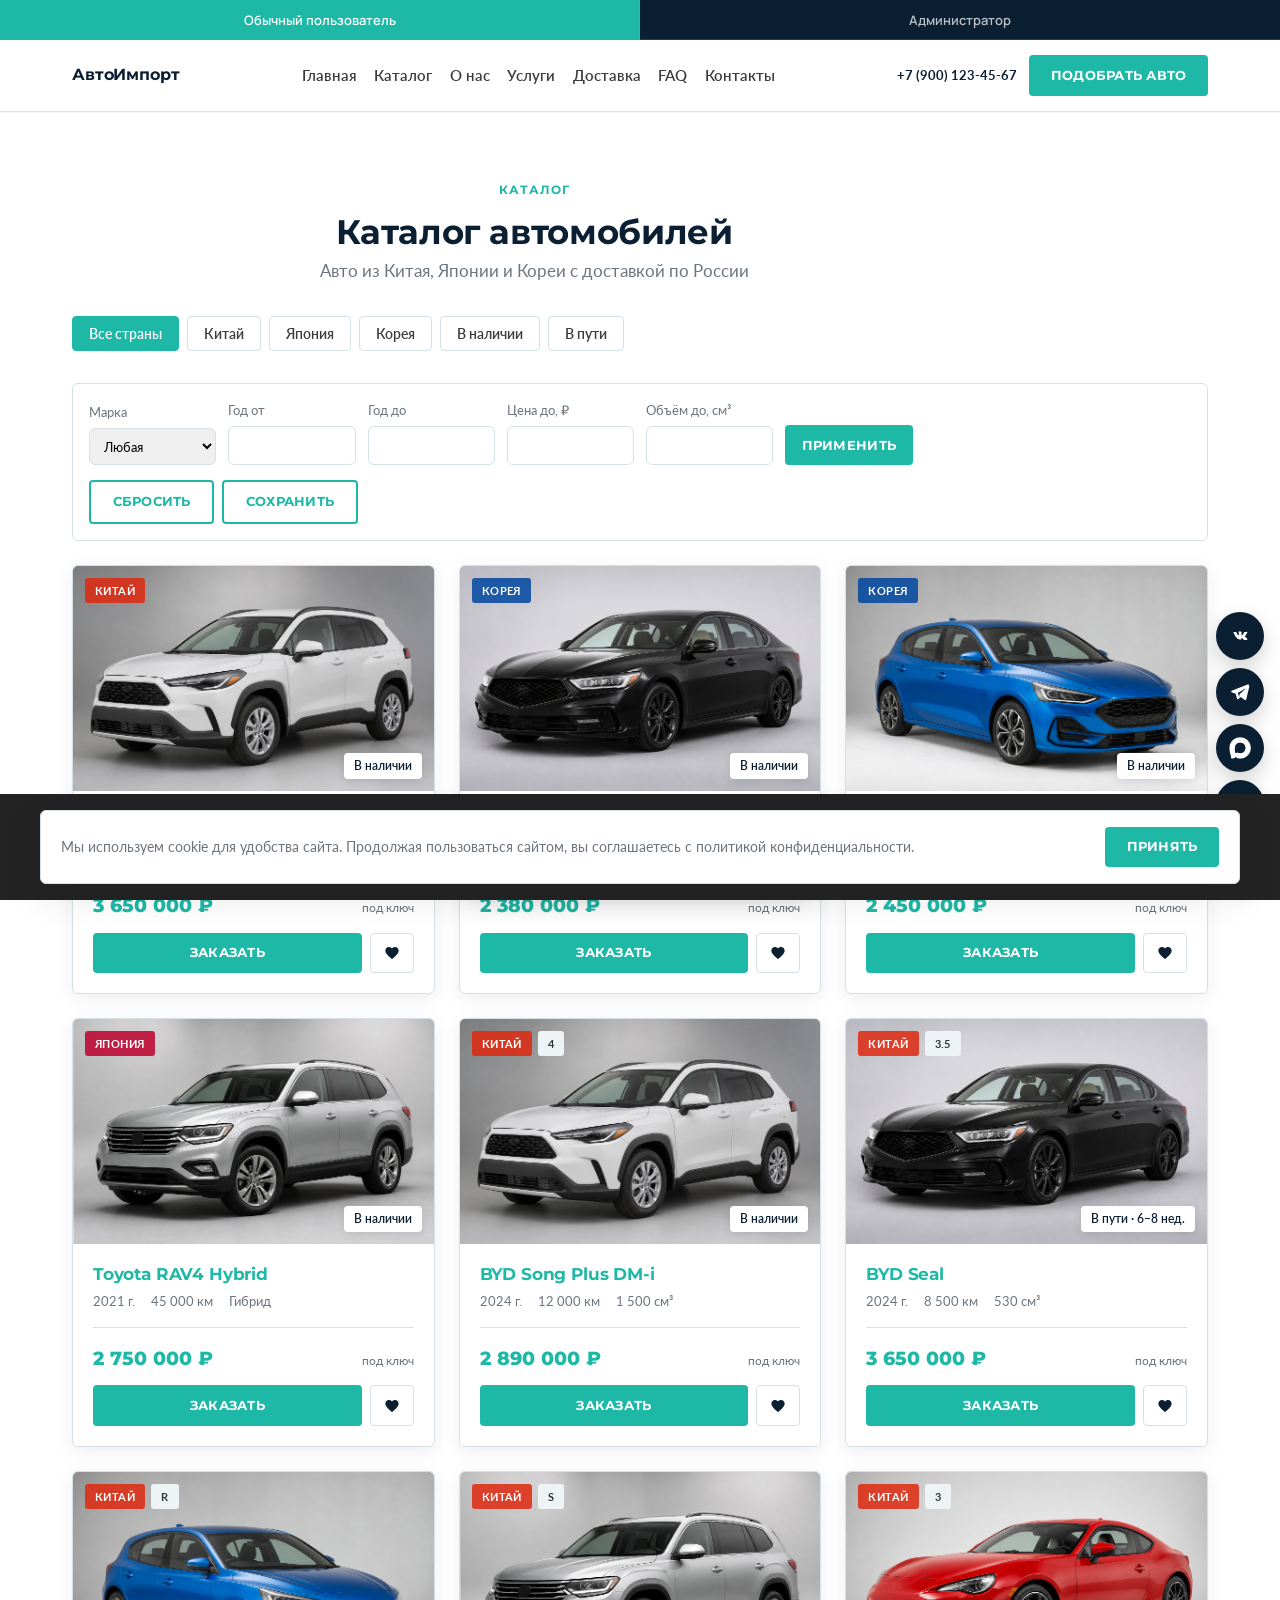
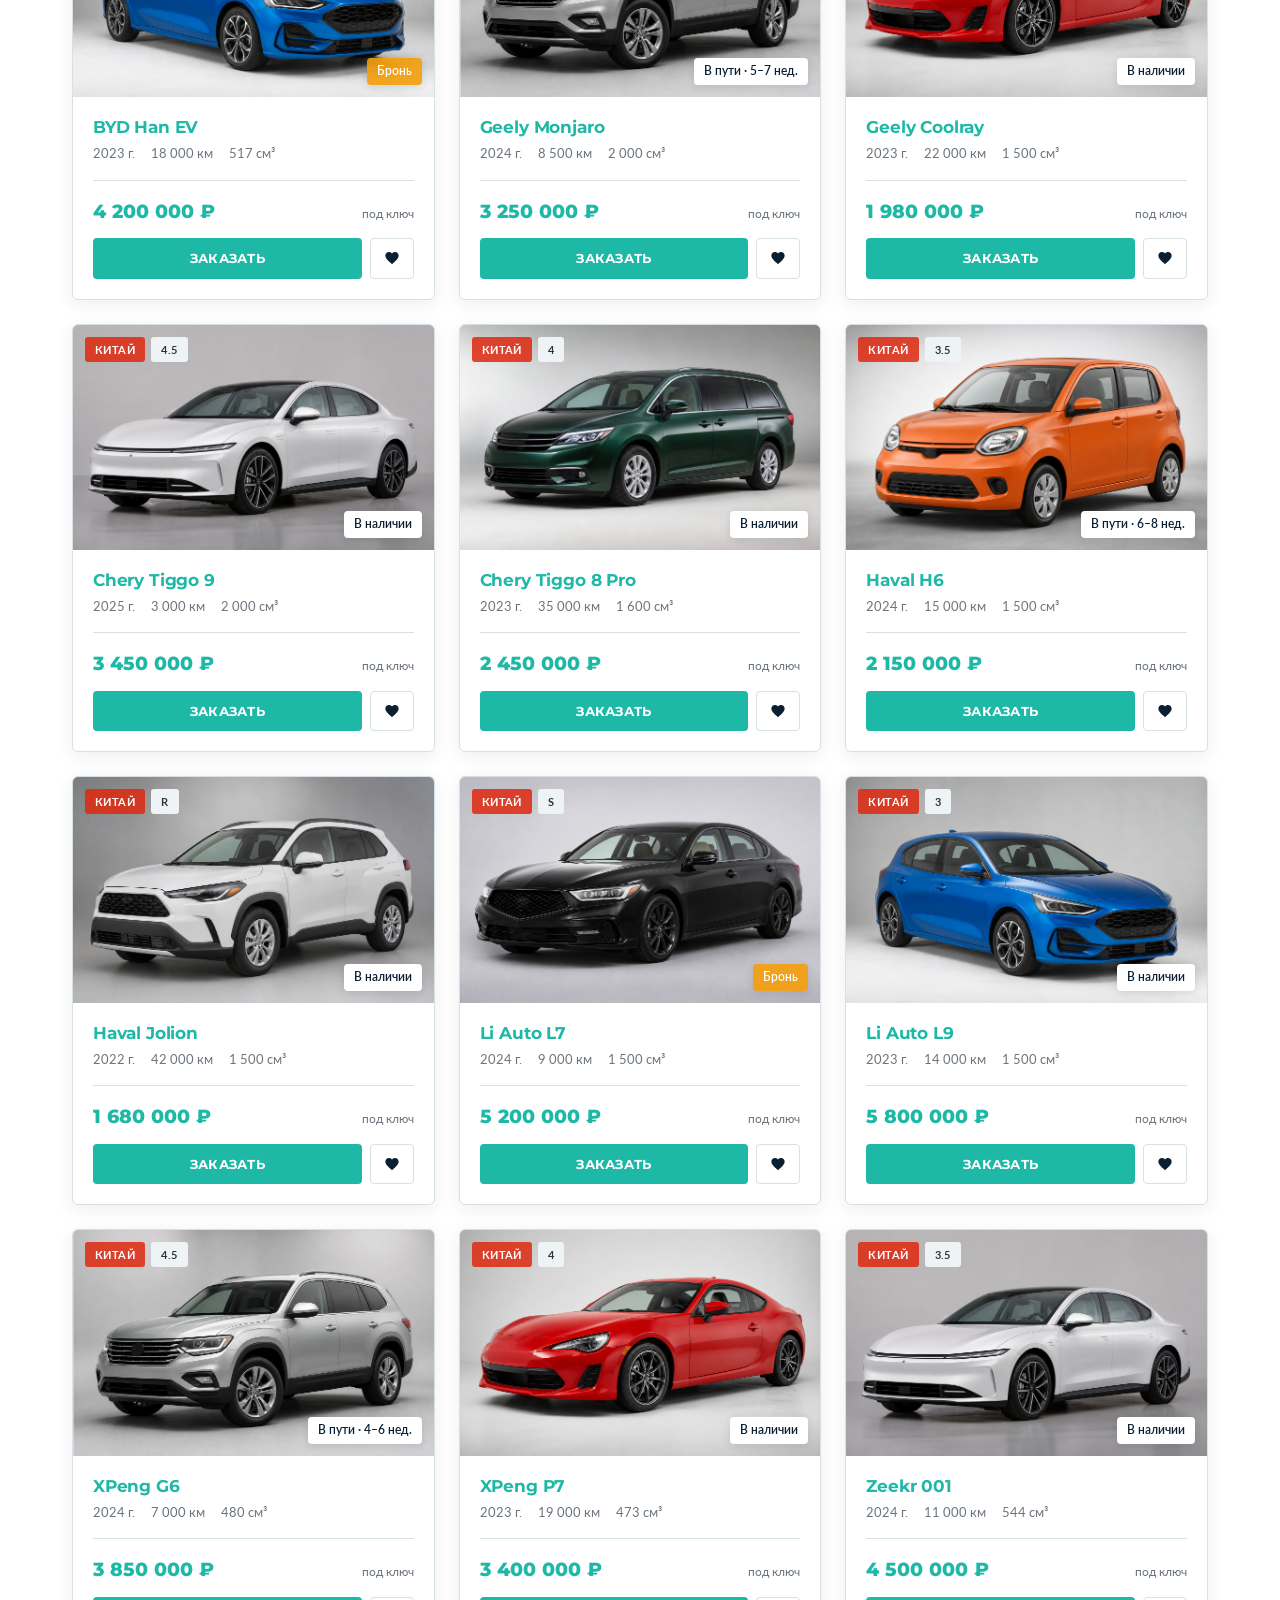
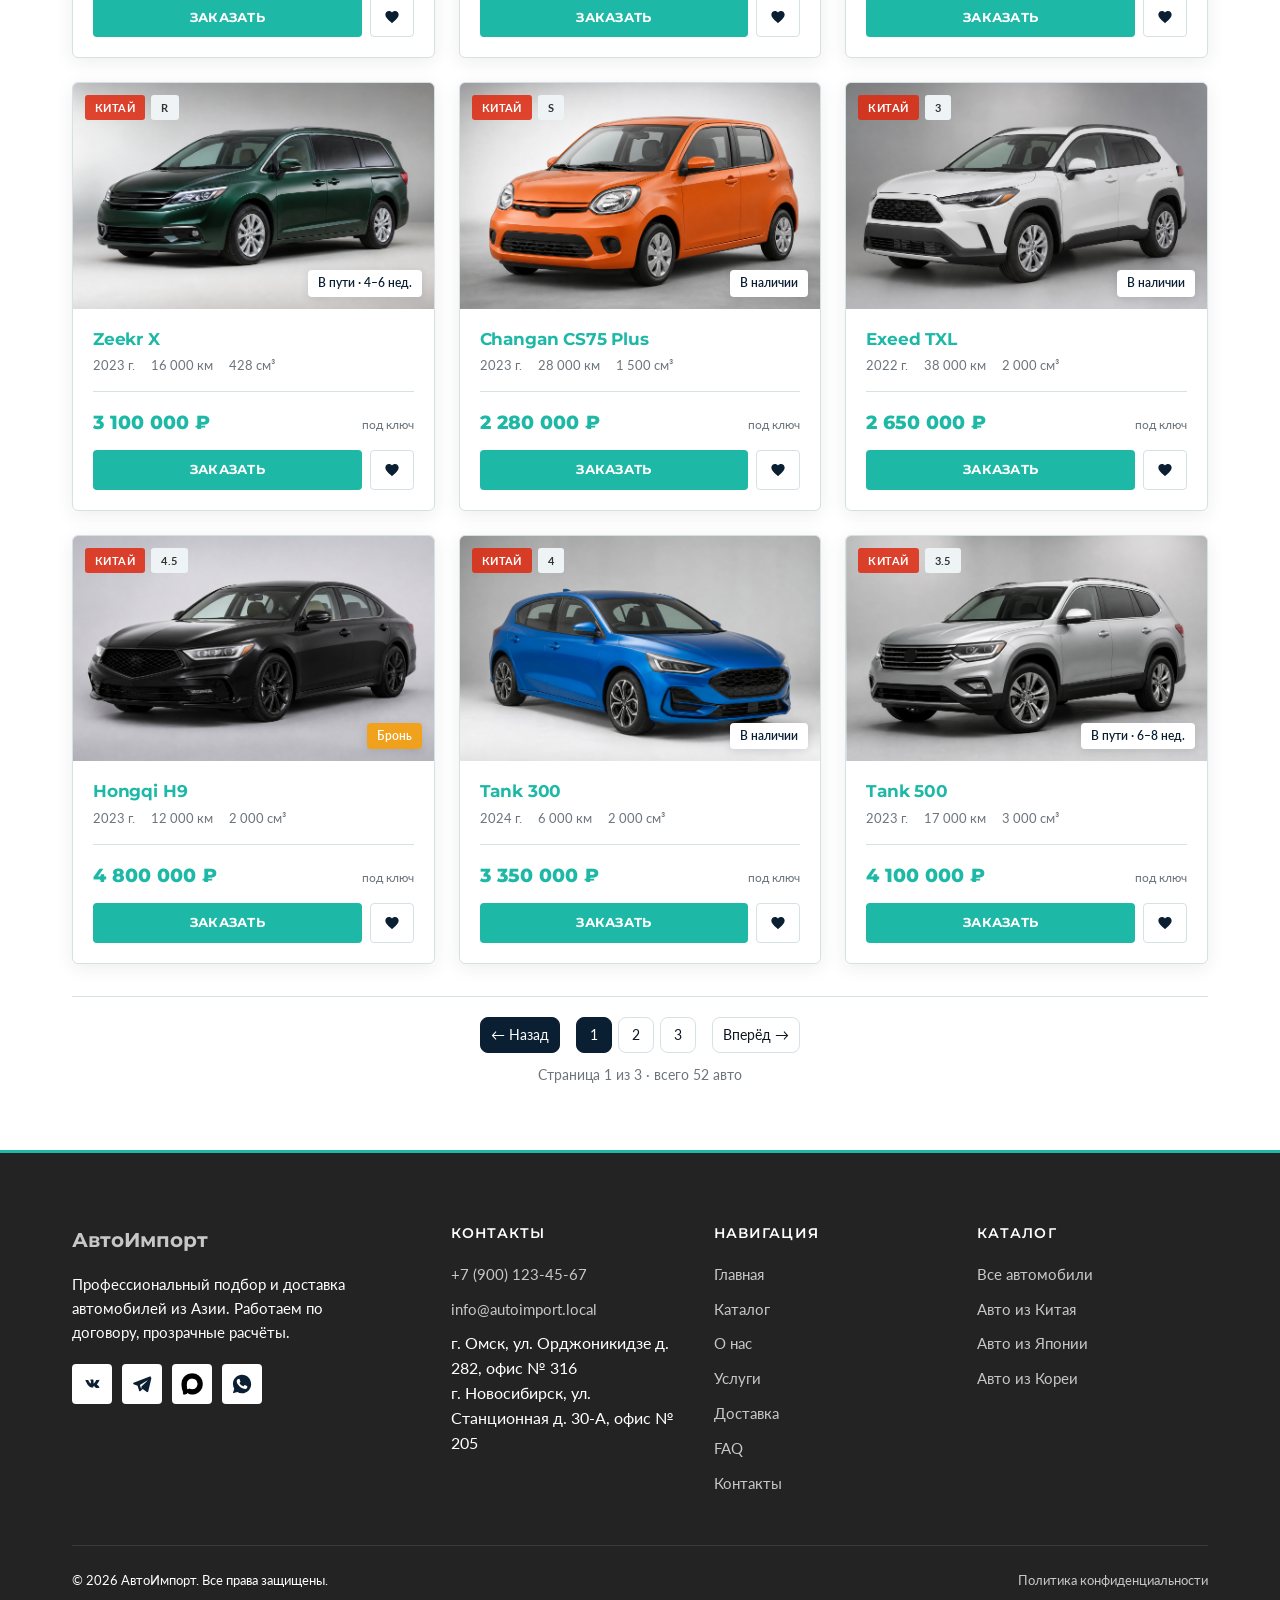
==== commit 5de5d502: "add pages" ====
--- a/catalog.html
+++ b/catalog.html
@@ -8,7 +8,7 @@
 <meta property="og:title" content="Автомобили &#8211; АвтоИмпорт" />
 <meta property="og:type" content="website" />
 <meta property="og:url" content="index.html" />
-<link rel='dns-prefetch' href='//localhost' />
+
 <link rel='dns-prefetch' href='//cdn.jsdelivr.net' />
 <link rel='dns-prefetch' href='//fonts.googleapis.com' />
 <link rel="alternate" type="application/rss+xml" title="АвтоИмпорт &raquo; Автомобили Feed" href="catalog.html" />
@@ -34,13 +34,13 @@
 				<span>АвтоИмпорт</span>
 			</a>
 		
-		<nav class="ai-nav" aria-label="Главное меню"><ul id="menu-%d0%b3%d0%bb%d0%b0%d0%b2%d0%bd%d0%be%d0%b5-%d0%bc%d0%b5%d0%bd%d1%8e-15" class="ai-nav__list"><li class="menu-item menu-item-type-custom menu-item-object-custom menu-item-40"><a href="index.html" class="ai-nav__link">Главная</a></li>
+		<nav class="ai-nav" aria-label="Главное меню"><ul id="menu-%d0%b3%d0%bb%d0%b0%d0%b2%d0%bd%d0%be%d0%b5-%d0%bc%d0%b5%d0%bd%d1%8e-27" class="ai-nav__list"><li class="menu-item menu-item-type-custom menu-item-object-custom menu-item-40"><a href="index.html" class="ai-nav__link">Главная</a></li>
 <li class="menu-item menu-item-type-custom menu-item-object-custom menu-item-41"><a href="catalog.html" class="ai-nav__link">Каталог</a></li>
-<li class="menu-item menu-item-type-custom menu-item-object-custom menu-item-42"><a href="index.htmlabout/" class="ai-nav__link">О нас</a></li>
-<li class="menu-item menu-item-type-custom menu-item-object-custom menu-item-43"><a href="index.htmlservices/" class="ai-nav__link">Услуги</a></li>
-<li class="menu-item menu-item-type-custom menu-item-object-custom menu-item-44"><a href="index.htmldelivery/" class="ai-nav__link">Доставка</a></li>
-<li class="menu-item menu-item-type-custom menu-item-object-custom menu-item-45"><a href="index.htmlfaq/" class="ai-nav__link">FAQ</a></li>
-<li class="menu-item menu-item-type-custom menu-item-object-custom menu-item-46"><a href="index.html#contacts" class="ai-nav__link">Контакты</a></li>
+<li class="menu-item menu-item-type-custom menu-item-object-custom menu-item-42"><a href="about.html" class="ai-nav__link">О нас</a></li>
+<li class="menu-item menu-item-type-custom menu-item-object-custom menu-item-43"><a href="services.html" class="ai-nav__link">Услуги</a></li>
+<li class="menu-item menu-item-type-custom menu-item-object-custom menu-item-44"><a href="delivery.html" class="ai-nav__link">Доставка</a></li>
+<li class="menu-item menu-item-type-custom menu-item-object-custom menu-item-45"><a href="faq.html" class="ai-nav__link">FAQ</a></li>
+<li class="menu-item menu-item-type-custom menu-item-object-custom menu-item-46"><a href="contacts.html" class="ai-nav__link">Контакты</a></li>
 </ul></nav>
 		<div class="ai-header__actions">
 			<a class="ai-header__phone" href="tel:+79001234567">
@@ -58,13 +58,13 @@
 </header>
 
 <nav class="ai-mobile-menu" id="ai-mobile-menu" aria-label="Мобильное меню">
-	<ul id="menu-%d0%b3%d0%bb%d0%b0%d0%b2%d0%bd%d0%be%d0%b5-%d0%bc%d0%b5%d0%bd%d1%8e-16" class="ai-mobile-menu__list"><li class="menu-item menu-item-type-custom menu-item-object-custom menu-item-40 ai-mobile-menu__item"><a href="index.html" class="ai-mobile-menu__link">Главная</a></li>
+	<ul id="menu-%d0%b3%d0%bb%d0%b0%d0%b2%d0%bd%d0%be%d0%b5-%d0%bc%d0%b5%d0%bd%d1%8e-28" class="ai-mobile-menu__list"><li class="menu-item menu-item-type-custom menu-item-object-custom menu-item-40 ai-mobile-menu__item"><a href="index.html" class="ai-mobile-menu__link">Главная</a></li>
 <li class="menu-item menu-item-type-custom menu-item-object-custom menu-item-41 ai-mobile-menu__item"><a href="catalog.html" class="ai-mobile-menu__link">Каталог</a></li>
-<li class="menu-item menu-item-type-custom menu-item-object-custom menu-item-42 ai-mobile-menu__item"><a href="index.htmlabout/" class="ai-mobile-menu__link">О нас</a></li>
-<li class="menu-item menu-item-type-custom menu-item-object-custom menu-item-43 ai-mobile-menu__item"><a href="index.htmlservices/" class="ai-mobile-menu__link">Услуги</a></li>
-<li class="menu-item menu-item-type-custom menu-item-object-custom menu-item-44 ai-mobile-menu__item"><a href="index.htmldelivery/" class="ai-mobile-menu__link">Доставка</a></li>
-<li class="menu-item menu-item-type-custom menu-item-object-custom menu-item-45 ai-mobile-menu__item"><a href="index.htmlfaq/" class="ai-mobile-menu__link">FAQ</a></li>
-<li class="menu-item menu-item-type-custom menu-item-object-custom menu-item-46 ai-mobile-menu__item"><a href="index.html#contacts" class="ai-mobile-menu__link">Контакты</a></li>
+<li class="menu-item menu-item-type-custom menu-item-object-custom menu-item-42 ai-mobile-menu__item"><a href="about.html" class="ai-mobile-menu__link">О нас</a></li>
+<li class="menu-item menu-item-type-custom menu-item-object-custom menu-item-43 ai-mobile-menu__item"><a href="services.html" class="ai-mobile-menu__link">Услуги</a></li>
+<li class="menu-item menu-item-type-custom menu-item-object-custom menu-item-44 ai-mobile-menu__item"><a href="delivery.html" class="ai-mobile-menu__link">Доставка</a></li>
+<li class="menu-item menu-item-type-custom menu-item-object-custom menu-item-45 ai-mobile-menu__item"><a href="faq.html" class="ai-mobile-menu__link">FAQ</a></li>
+<li class="menu-item menu-item-type-custom menu-item-object-custom menu-item-46 ai-mobile-menu__item"><a href="contacts.html" class="ai-mobile-menu__link">Контакты</a></li>
 </ul>	<div class="ai-mobile-menu__footer">
 		<a class="ai-header__phone" href="tel:+79001234567">
 			+7 (900) 123-45-67		</a>
@@ -234,8 +234,7 @@
 	>
 	<div class="ai-car-card__media-wrap">
 		<a href="catalog.html" class="ai-car-card__media">
-					<div class="ai-car-card__placeholder">
-				Нет фото			</div>
+					<img src="shared/assets/img/car-01.jpg" alt="BYD Han EV" loading="lazy" width="640" height="420">
 				<div class="ai-car-card__badges">
 			<span class="ai-badge ai-badge--country-cn">
 				Китай			</span>
@@ -280,8 +279,7 @@
 	>
 	<div class="ai-car-card__media-wrap">
 		<a href="catalog.html" class="ai-car-card__media">
-					<div class="ai-car-card__placeholder">
-				Нет фото			</div>
+					<img src="shared/assets/img/car-02.jpg" alt="Kia Sportage" loading="lazy" width="640" height="420">
 				<div class="ai-car-card__badges">
 			<span class="ai-badge ai-badge--country-kr">
 				Корея			</span>
@@ -326,8 +324,7 @@
 	>
 	<div class="ai-car-card__media-wrap">
 		<a href="catalog.html" class="ai-car-card__media">
-					<div class="ai-car-card__placeholder">
-				Нет фото			</div>
+					<img src="shared/assets/img/car-03.jpg" alt="Hyundai Tucson" loading="lazy" width="640" height="420">
 				<div class="ai-car-card__badges">
 			<span class="ai-badge ai-badge--country-kr">
 				Корея			</span>
@@ -372,8 +369,7 @@
 	>
 	<div class="ai-car-card__media-wrap">
 		<a href="catalog.html" class="ai-car-card__media">
-					<div class="ai-car-card__placeholder">
-				Нет фото			</div>
+					<img src="shared/assets/img/car-04.jpg" alt="Toyota RAV4 Hybrid" loading="lazy" width="640" height="420">
 				<div class="ai-car-card__badges">
 			<span class="ai-badge ai-badge--country-jp">
 				Япония			</span>
@@ -1406,7 +1402,7 @@
 											</div>
 							</div>
 
-			<div class="ai-footer__col">
+			<div class="ai-footer__col" id="contacts">
 				<h4 class="ai-footer__col-title">Контакты</h4>
 				<ul class="ai-footer__links">
 											<li><a href="tel:+79001234567">+7 (900) 123-45-67</a></li>
@@ -1418,13 +1414,13 @@
 
 			<div class="ai-footer__col">
 				<h4 class="ai-footer__col-title">Навигация</h4>
-				<ul id="menu-%d0%b3%d0%bb%d0%b0%d0%b2%d0%bd%d0%be%d0%b5-%d0%bc%d0%b5%d0%bd%d1%8e-17" class="ai-footer__links"><li class="menu-item menu-item-type-custom menu-item-object-custom menu-item-40"><a href="index.html" class="ai-footer__link">Главная</a></li>
+				<ul id="menu-%d0%b3%d0%bb%d0%b0%d0%b2%d0%bd%d0%be%d0%b5-%d0%bc%d0%b5%d0%bd%d1%8e-29" class="ai-footer__links"><li class="menu-item menu-item-type-custom menu-item-object-custom menu-item-40"><a href="index.html" class="ai-footer__link">Главная</a></li>
 <li class="menu-item menu-item-type-custom menu-item-object-custom menu-item-41"><a href="catalog.html" class="ai-footer__link">Каталог</a></li>
-<li class="menu-item menu-item-type-custom menu-item-object-custom menu-item-42"><a href="index.htmlabout/" class="ai-footer__link">О нас</a></li>
-<li class="menu-item menu-item-type-custom menu-item-object-custom menu-item-43"><a href="index.htmlservices/" class="ai-footer__link">Услуги</a></li>
-<li class="menu-item menu-item-type-custom menu-item-object-custom menu-item-44"><a href="index.htmldelivery/" class="ai-footer__link">Доставка</a></li>
-<li class="menu-item menu-item-type-custom menu-item-object-custom menu-item-45"><a href="index.htmlfaq/" class="ai-footer__link">FAQ</a></li>
-<li class="menu-item menu-item-type-custom menu-item-object-custom menu-item-46"><a href="index.html#contacts" class="ai-footer__link">Контакты</a></li>
+<li class="menu-item menu-item-type-custom menu-item-object-custom menu-item-42"><a href="about.html" class="ai-footer__link">О нас</a></li>
+<li class="menu-item menu-item-type-custom menu-item-object-custom menu-item-43"><a href="services.html" class="ai-footer__link">Услуги</a></li>
+<li class="menu-item menu-item-type-custom menu-item-object-custom menu-item-44"><a href="delivery.html" class="ai-footer__link">Доставка</a></li>
+<li class="menu-item menu-item-type-custom menu-item-object-custom menu-item-45"><a href="faq.html" class="ai-footer__link">FAQ</a></li>
+<li class="menu-item menu-item-type-custom menu-item-object-custom menu-item-46"><a href="contacts.html" class="ai-footer__link">Контакты</a></li>
 </ul>			</div>
 
 			<div class="ai-footer__col">
@@ -1441,7 +1437,7 @@
 		<div class="ai-footer__bottom">
 			<p class="ai-mb-0">© 2026 АвтоИмпорт. Все права защищены.</p>
 			<div class="ai-footer__legal">
-									<a href="index.htmlprivacy/">Политика конфиденциальности</a>
+									<a href="privacy.html">Политика конфиденциальности</a>
 							</div>
 		</div>
 	</div>
@@ -1828,6 +1824,10 @@
 var aiTheme = {"ajaxUrl":"shared/data/admin-ajax.stub","nonce":"e520119f31","homeUrl":"index.html","i18n":{"calculating":"\u0421\u0447\u0438\u0442\u0430\u0435\u043c\u2026","sending":"\u041e\u0442\u043f\u0440\u0430\u0432\u043a\u0430\u2026","success":"\u0417\u0430\u044f\u0432\u043a\u0430 \u043e\u0442\u043f\u0440\u0430\u0432\u043b\u0435\u043d\u0430!","error":"\u041e\u0448\u0438\u0431\u043a\u0430. \u041f\u043e\u043f\u0440\u043e\u0431\u0443\u0439\u0442\u0435 \u0435\u0449\u0451 \u0440\u0430\u0437.","syncing":"\u0421\u0438\u043d\u0445\u0440\u043e\u043d\u0438\u0437\u0430\u0446\u0438\u044f\u2026","syncDone":"\u0421\u0438\u043d\u0445\u0440\u043e\u043d\u0438\u0437\u0438\u0440\u043e\u0432\u0430\u0442\u044c \u0441\u0435\u0439\u0447\u0430\u0441","pricePending":"\u0426\u0435\u043d\u0430 \u0443\u0442\u043e\u0447\u043d\u044f\u0435\u0442\u0441\u044f","hideCar":"\u0421\u043a\u0440\u044b\u0442\u044c \u0438\u0437 \u043a\u0430\u0442\u0430\u043b\u043e\u0433\u0430","restoreCar":"\u0412\u0435\u0440\u043d\u0443\u0442\u044c \u0432 \u043a\u0430\u0442\u0430\u043b\u043e\u0433","carHidden":"\u0410\u0432\u0442\u043e\u043c\u043e\u0431\u0438\u043b\u044c \u0441\u043a\u0440\u044b\u0442","carRestored":"\u0410\u0432\u0442\u043e\u043c\u043e\u0431\u0438\u043b\u044c \u0432\u043e\u0441\u0441\u0442\u0430\u043d\u043e\u0432\u043b\u0435\u043d","adminPanel":"\u041f\u0430\u043d\u0435\u043b\u044c \u0430\u0434\u043c\u0438\u043d\u0438\u0441\u0442\u0440\u0430\u0442\u043e\u0440\u0430","hiddenEmpty":"\u0421\u043a\u0440\u044b\u0442\u044b\u0445 \u0430\u0432\u0442\u043e\u043c\u043e\u0431\u0438\u043b\u0435\u0439 \u043d\u0435\u0442.","editCar":"\u0420\u0435\u0434\u0430\u043a\u0442\u0438\u0440\u043e\u0432\u0430\u0442\u044c","saveCar":"\u0421\u043e\u0445\u0440\u0430\u043d\u0438\u0442\u044c","carSaved":"\u0418\u0437\u043c\u0435\u043d\u0435\u043d\u0438\u044f \u0441\u043e\u0445\u0440\u0430\u043d\u0435\u043d\u044b","carReset":"\u0418\u0437\u043c\u0435\u043d\u0435\u043d\u0438\u044f \u0441\u0431\u0440\u043e\u0448\u0435\u043d\u044b","overridesEmpty":"\u041d\u0435\u0442 \u043e\u0442\u0440\u0435\u0434\u0430\u043a\u0442\u0438\u0440\u043e\u0432\u0430\u043d\u043d\u044b\u0445 \u0430\u0432\u0442\u043e.","resetOverride":"\u0421\u0431\u0440\u043e\u0441\u0438\u0442\u044c","captchaRequired":"\u041f\u043e\u0434\u0442\u0432\u0435\u0440\u0434\u0438\u0442\u0435, \u0447\u0442\u043e \u0432\u044b \u043d\u0435 \u0440\u043e\u0431\u043e\u0442.","captchaFailed":"\u041f\u0440\u043e\u0432\u0435\u0440\u043a\u0430 \u043a\u0430\u043f\u0447\u0438 \u043d\u0435 \u043f\u0440\u043e\u0439\u0434\u0435\u043d\u0430. \u041f\u043e\u043f\u0440\u043e\u0431\u0443\u0439\u0442\u0435 \u0435\u0449\u0451 \u0440\u0430\u0437."},"captcha":{"enabled":false,"siteKey":""},"package":"start","features":{"favorites":false,"compare":false,"advFilters":true,"savedFilters":true,"printCard":false,"compareCalc":false},"encarOffersUrl":"#autoimport/v2/encar/offers"};
 var aiTheme = {"ajaxUrl":"shared/data/admin-ajax.stub","nonce":"e520119f31","homeUrl":"index.html","i18n":{"calculating":"\u0421\u0447\u0438\u0442\u0430\u0435\u043c\u2026","sending":"\u041e\u0442\u043f\u0440\u0430\u0432\u043a\u0430\u2026","success":"\u0417\u0430\u044f\u0432\u043a\u0430 \u043e\u0442\u043f\u0440\u0430\u0432\u043b\u0435\u043d\u0430!","error":"\u041e\u0448\u0438\u0431\u043a\u0430. \u041f\u043e\u043f\u0440\u043e\u0431\u0443\u0439\u0442\u0435 \u0435\u0449\u0451 \u0440\u0430\u0437.","syncing":"\u0421\u0438\u043d\u0445\u0440\u043e\u043d\u0438\u0437\u0430\u0446\u0438\u044f\u2026","syncDone":"\u0421\u0438\u043d\u0445\u0440\u043e\u043d\u0438\u0437\u0438\u0440\u043e\u0432\u0430\u0442\u044c \u0441\u0435\u0439\u0447\u0430\u0441","pricePending":"\u0426\u0435\u043d\u0430 \u0443\u0442\u043e\u0447\u043d\u044f\u0435\u0442\u0441\u044f","hideCar":"\u0421\u043a\u0440\u044b\u0442\u044c \u0438\u0437 \u043a\u0430\u0442\u0430\u043b\u043e\u0433\u0430","restoreCar":"\u0412\u0435\u0440\u043d\u0443\u0442\u044c \u0432 \u043a\u0430\u0442\u0430\u043b\u043e\u0433","carHidden":"\u0410\u0432\u0442\u043e\u043c\u043e\u0431\u0438\u043b\u044c \u0441\u043a\u0440\u044b\u0442","carRestored":"\u0410\u0432\u0442\u043e\u043c\u043e\u0431\u0438\u043b\u044c \u0432\u043e\u0441\u0441\u0442\u0430\u043d\u043e\u0432\u043b\u0435\u043d","adminPanel":"\u041f\u0430\u043d\u0435\u043b\u044c \u0430\u0434\u043c\u0438\u043d\u0438\u0441\u0442\u0440\u0430\u0442\u043e\u0440\u0430","hiddenEmpty":"\u0421\u043a\u0440\u044b\u0442\u044b\u0445 \u0430\u0432\u0442\u043e\u043c\u043e\u0431\u0438\u043b\u0435\u0439 \u043d\u0435\u0442.","editCar":"\u0420\u0435\u0434\u0430\u043a\u0442\u0438\u0440\u043e\u0432\u0430\u0442\u044c","saveCar":"\u0421\u043e\u0445\u0440\u0430\u043d\u0438\u0442\u044c","carSaved":"\u0418\u0437\u043c\u0435\u043d\u0435\u043d\u0438\u044f \u0441\u043e\u0445\u0440\u0430\u043d\u0435\u043d\u044b","carReset":"\u0418\u0437\u043c\u0435\u043d\u0435\u043d\u0438\u044f \u0441\u0431\u0440\u043e\u0448\u0435\u043d\u044b","overridesEmpty":"\u041d\u0435\u0442 \u043e\u0442\u0440\u0435\u0434\u0430\u043a\u0442\u0438\u0440\u043e\u0432\u0430\u043d\u043d\u044b\u0445 \u0430\u0432\u0442\u043e.","resetOverride":"\u0421\u0431\u0440\u043e\u0441\u0438\u0442\u044c","captchaRequired":"\u041f\u043e\u0434\u0442\u0432\u0435\u0440\u0434\u0438\u0442\u0435, \u0447\u0442\u043e \u0432\u044b \u043d\u0435 \u0440\u043e\u0431\u043e\u0442.","captchaFailed":"\u041f\u0440\u043e\u0432\u0435\u0440\u043a\u0430 \u043a\u0430\u043f\u0447\u0438 \u043d\u0435 \u043f\u0440\u043e\u0439\u0434\u0435\u043d\u0430. \u041f\u043e\u043f\u0440\u043e\u0431\u0443\u0439\u0442\u0435 \u0435\u0449\u0451 \u0440\u0430\u0437."},"captcha":{"enabled":false,"siteKey":""},"package":"start","features":{"favorites":false,"compare":false,"advFilters":true,"savedFilters":true,"printCard":false,"compareCalc":false},"encarOffersUrl":"#autoimport/v2/encar/offers"};
 var aiTheme = {"ajaxUrl":"shared/data/admin-ajax.stub","nonce":"e520119f31","homeUrl":"index.html","i18n":{"calculating":"\u0421\u0447\u0438\u0442\u0430\u0435\u043c\u2026","sending":"\u041e\u0442\u043f\u0440\u0430\u0432\u043a\u0430\u2026","success":"\u0417\u0430\u044f\u0432\u043a\u0430 \u043e\u0442\u043f\u0440\u0430\u0432\u043b\u0435\u043d\u0430!","error":"\u041e\u0448\u0438\u0431\u043a\u0430. \u041f\u043e\u043f\u0440\u043e\u0431\u0443\u0439\u0442\u0435 \u0435\u0449\u0451 \u0440\u0430\u0437.","syncing":"\u0421\u0438\u043d\u0445\u0440\u043e\u043d\u0438\u0437\u0430\u0446\u0438\u044f\u2026","syncDone":"\u0421\u0438\u043d\u0445\u0440\u043e\u043d\u0438\u0437\u0438\u0440\u043e\u0432\u0430\u0442\u044c \u0441\u0435\u0439\u0447\u0430\u0441","pricePending":"\u0426\u0435\u043d\u0430 \u0443\u0442\u043e\u0447\u043d\u044f\u0435\u0442\u0441\u044f","hideCar":"\u0421\u043a\u0440\u044b\u0442\u044c \u0438\u0437 \u043a\u0430\u0442\u0430\u043b\u043e\u0433\u0430","restoreCar":"\u0412\u0435\u0440\u043d\u0443\u0442\u044c \u0432 \u043a\u0430\u0442\u0430\u043b\u043e\u0433","carHidden":"\u0410\u0432\u0442\u043e\u043c\u043e\u0431\u0438\u043b\u044c \u0441\u043a\u0440\u044b\u0442","carRestored":"\u0410\u0432\u0442\u043e\u043c\u043e\u0431\u0438\u043b\u044c \u0432\u043e\u0441\u0441\u0442\u0430\u043d\u043e\u0432\u043b\u0435\u043d","adminPanel":"\u041f\u0430\u043d\u0435\u043b\u044c \u0430\u0434\u043c\u0438\u043d\u0438\u0441\u0442\u0440\u0430\u0442\u043e\u0440\u0430","hiddenEmpty":"\u0421\u043a\u0440\u044b\u0442\u044b\u0445 \u0430\u0432\u0442\u043e\u043c\u043e\u0431\u0438\u043b\u0435\u0439 \u043d\u0435\u0442.","editCar":"\u0420\u0435\u0434\u0430\u043a\u0442\u0438\u0440\u043e\u0432\u0430\u0442\u044c","saveCar":"\u0421\u043e\u0445\u0440\u0430\u043d\u0438\u0442\u044c","carSaved":"\u0418\u0437\u043c\u0435\u043d\u0435\u043d\u0438\u044f \u0441\u043e\u0445\u0440\u0430\u043d\u0435\u043d\u044b","carReset":"\u0418\u0437\u043c\u0435\u043d\u0435\u043d\u0438\u044f \u0441\u0431\u0440\u043e\u0448\u0435\u043d\u044b","overridesEmpty":"\u041d\u0435\u0442 \u043e\u0442\u0440\u0435\u0434\u0430\u043a\u0442\u0438\u0440\u043e\u0432\u0430\u043d\u043d\u044b\u0445 \u0430\u0432\u0442\u043e.","resetOverride":"\u0421\u0431\u0440\u043e\u0441\u0438\u0442\u044c","captchaRequired":"\u041f\u043e\u0434\u0442\u0432\u0435\u0440\u0434\u0438\u0442\u0435, \u0447\u0442\u043e \u0432\u044b \u043d\u0435 \u0440\u043e\u0431\u043e\u0442.","captchaFailed":"\u041f\u0440\u043e\u0432\u0435\u0440\u043a\u0430 \u043a\u0430\u043f\u0447\u0438 \u043d\u0435 \u043f\u0440\u043e\u0439\u0434\u0435\u043d\u0430. \u041f\u043e\u043f\u0440\u043e\u0431\u0443\u0439\u0442\u0435 \u0435\u0449\u0451 \u0440\u0430\u0437."},"captcha":{"enabled":false,"siteKey":""},"package":"start","features":{"favorites":false,"compare":false,"advFilters":true,"savedFilters":true,"printCard":false,"compareCalc":false},"encarOffersUrl":"#autoimport/v2/encar/offers"};
+var aiTheme = {"ajaxUrl":"shared/data/admin-ajax.stub","nonce":"e520119f31","homeUrl":"index.html","i18n":{"calculating":"\u0421\u0447\u0438\u0442\u0430\u0435\u043c\u2026","sending":"\u041e\u0442\u043f\u0440\u0430\u0432\u043a\u0430\u2026","success":"\u0417\u0430\u044f\u0432\u043a\u0430 \u043e\u0442\u043f\u0440\u0430\u0432\u043b\u0435\u043d\u0430!","error":"\u041e\u0448\u0438\u0431\u043a\u0430. \u041f\u043e\u043f\u0440\u043e\u0431\u0443\u0439\u0442\u0435 \u0435\u0449\u0451 \u0440\u0430\u0437.","syncing":"\u0421\u0438\u043d\u0445\u0440\u043e\u043d\u0438\u0437\u0430\u0446\u0438\u044f\u2026","syncDone":"\u0421\u0438\u043d\u0445\u0440\u043e\u043d\u0438\u0437\u0438\u0440\u043e\u0432\u0430\u0442\u044c \u0441\u0435\u0439\u0447\u0430\u0441","pricePending":"\u0426\u0435\u043d\u0430 \u0443\u0442\u043e\u0447\u043d\u044f\u0435\u0442\u0441\u044f","hideCar":"\u0421\u043a\u0440\u044b\u0442\u044c \u0438\u0437 \u043a\u0430\u0442\u0430\u043b\u043e\u0433\u0430","restoreCar":"\u0412\u0435\u0440\u043d\u0443\u0442\u044c \u0432 \u043a\u0430\u0442\u0430\u043b\u043e\u0433","carHidden":"\u0410\u0432\u0442\u043e\u043c\u043e\u0431\u0438\u043b\u044c \u0441\u043a\u0440\u044b\u0442","carRestored":"\u0410\u0432\u0442\u043e\u043c\u043e\u0431\u0438\u043b\u044c \u0432\u043e\u0441\u0441\u0442\u0430\u043d\u043e\u0432\u043b\u0435\u043d","adminPanel":"\u041f\u0430\u043d\u0435\u043b\u044c \u0430\u0434\u043c\u0438\u043d\u0438\u0441\u0442\u0440\u0430\u0442\u043e\u0440\u0430","hiddenEmpty":"\u0421\u043a\u0440\u044b\u0442\u044b\u0445 \u0430\u0432\u0442\u043e\u043c\u043e\u0431\u0438\u043b\u0435\u0439 \u043d\u0435\u0442.","editCar":"\u0420\u0435\u0434\u0430\u043a\u0442\u0438\u0440\u043e\u0432\u0430\u0442\u044c","saveCar":"\u0421\u043e\u0445\u0440\u0430\u043d\u0438\u0442\u044c","carSaved":"\u0418\u0437\u043c\u0435\u043d\u0435\u043d\u0438\u044f \u0441\u043e\u0445\u0440\u0430\u043d\u0435\u043d\u044b","carReset":"\u0418\u0437\u043c\u0435\u043d\u0435\u043d\u0438\u044f \u0441\u0431\u0440\u043e\u0448\u0435\u043d\u044b","overridesEmpty":"\u041d\u0435\u0442 \u043e\u0442\u0440\u0435\u0434\u0430\u043a\u0442\u0438\u0440\u043e\u0432\u0430\u043d\u043d\u044b\u0445 \u0430\u0432\u0442\u043e.","resetOverride":"\u0421\u0431\u0440\u043e\u0441\u0438\u0442\u044c","captchaRequired":"\u041f\u043e\u0434\u0442\u0432\u0435\u0440\u0434\u0438\u0442\u0435, \u0447\u0442\u043e \u0432\u044b \u043d\u0435 \u0440\u043e\u0431\u043e\u0442.","captchaFailed":"\u041f\u0440\u043e\u0432\u0435\u0440\u043a\u0430 \u043a\u0430\u043f\u0447\u0438 \u043d\u0435 \u043f\u0440\u043e\u0439\u0434\u0435\u043d\u0430. \u041f\u043e\u043f\u0440\u043e\u0431\u0443\u0439\u0442\u0435 \u0435\u0449\u0451 \u0440\u0430\u0437."},"captcha":{"enabled":false,"siteKey":""},"package":"start","features":{"favorites":false,"compare":false,"advFilters":true,"savedFilters":true,"printCard":false,"compareCalc":false},"encarOffersUrl":"#autoimport/v2/encar/offers"};
+var aiTheme = {"ajaxUrl":"shared/data/admin-ajax.stub","nonce":"e520119f31","homeUrl":"index.html","i18n":{"calculating":"\u0421\u0447\u0438\u0442\u0430\u0435\u043c\u2026","sending":"\u041e\u0442\u043f\u0440\u0430\u0432\u043a\u0430\u2026","success":"\u0417\u0430\u044f\u0432\u043a\u0430 \u043e\u0442\u043f\u0440\u0430\u0432\u043b\u0435\u043d\u0430!","error":"\u041e\u0448\u0438\u0431\u043a\u0430. \u041f\u043e\u043f\u0440\u043e\u0431\u0443\u0439\u0442\u0435 \u0435\u0449\u0451 \u0440\u0430\u0437.","syncing":"\u0421\u0438\u043d\u0445\u0440\u043e\u043d\u0438\u0437\u0430\u0446\u0438\u044f\u2026","syncDone":"\u0421\u0438\u043d\u0445\u0440\u043e\u043d\u0438\u0437\u0438\u0440\u043e\u0432\u0430\u0442\u044c \u0441\u0435\u0439\u0447\u0430\u0441","pricePending":"\u0426\u0435\u043d\u0430 \u0443\u0442\u043e\u0447\u043d\u044f\u0435\u0442\u0441\u044f","hideCar":"\u0421\u043a\u0440\u044b\u0442\u044c \u0438\u0437 \u043a\u0430\u0442\u0430\u043b\u043e\u0433\u0430","restoreCar":"\u0412\u0435\u0440\u043d\u0443\u0442\u044c \u0432 \u043a\u0430\u0442\u0430\u043b\u043e\u0433","carHidden":"\u0410\u0432\u0442\u043e\u043c\u043e\u0431\u0438\u043b\u044c \u0441\u043a\u0440\u044b\u0442","carRestored":"\u0410\u0432\u0442\u043e\u043c\u043e\u0431\u0438\u043b\u044c \u0432\u043e\u0441\u0441\u0442\u0430\u043d\u043e\u0432\u043b\u0435\u043d","adminPanel":"\u041f\u0430\u043d\u0435\u043b\u044c \u0430\u0434\u043c\u0438\u043d\u0438\u0441\u0442\u0440\u0430\u0442\u043e\u0440\u0430","hiddenEmpty":"\u0421\u043a\u0440\u044b\u0442\u044b\u0445 \u0430\u0432\u0442\u043e\u043c\u043e\u0431\u0438\u043b\u0435\u0439 \u043d\u0435\u0442.","editCar":"\u0420\u0435\u0434\u0430\u043a\u0442\u0438\u0440\u043e\u0432\u0430\u0442\u044c","saveCar":"\u0421\u043e\u0445\u0440\u0430\u043d\u0438\u0442\u044c","carSaved":"\u0418\u0437\u043c\u0435\u043d\u0435\u043d\u0438\u044f \u0441\u043e\u0445\u0440\u0430\u043d\u0435\u043d\u044b","carReset":"\u0418\u0437\u043c\u0435\u043d\u0435\u043d\u0438\u044f \u0441\u0431\u0440\u043e\u0448\u0435\u043d\u044b","overridesEmpty":"\u041d\u0435\u0442 \u043e\u0442\u0440\u0435\u0434\u0430\u043a\u0442\u0438\u0440\u043e\u0432\u0430\u043d\u043d\u044b\u0445 \u0430\u0432\u0442\u043e.","resetOverride":"\u0421\u0431\u0440\u043e\u0441\u0438\u0442\u044c","captchaRequired":"\u041f\u043e\u0434\u0442\u0432\u0435\u0440\u0434\u0438\u0442\u0435, \u0447\u0442\u043e \u0432\u044b \u043d\u0435 \u0440\u043e\u0431\u043e\u0442.","captchaFailed":"\u041f\u0440\u043e\u0432\u0435\u0440\u043a\u0430 \u043a\u0430\u043f\u0447\u0438 \u043d\u0435 \u043f\u0440\u043e\u0439\u0434\u0435\u043d\u0430. \u041f\u043e\u043f\u0440\u043e\u0431\u0443\u0439\u0442\u0435 \u0435\u0449\u0451 \u0440\u0430\u0437."},"captcha":{"enabled":false,"siteKey":""},"package":"start","features":{"favorites":false,"compare":false,"advFilters":true,"savedFilters":true,"printCard":false,"compareCalc":false},"encarOffersUrl":"#autoimport/v2/encar/offers"};
+var aiTheme = {"ajaxUrl":"shared/data/admin-ajax.stub","nonce":"e520119f31","homeUrl":"index.html","i18n":{"calculating":"\u0421\u0447\u0438\u0442\u0430\u0435\u043c\u2026","sending":"\u041e\u0442\u043f\u0440\u0430\u0432\u043a\u0430\u2026","success":"\u0417\u0430\u044f\u0432\u043a\u0430 \u043e\u0442\u043f\u0440\u0430\u0432\u043b\u0435\u043d\u0430!","error":"\u041e\u0448\u0438\u0431\u043a\u0430. \u041f\u043e\u043f\u0440\u043e\u0431\u0443\u0439\u0442\u0435 \u0435\u0449\u0451 \u0440\u0430\u0437.","syncing":"\u0421\u0438\u043d\u0445\u0440\u043e\u043d\u0438\u0437\u0430\u0446\u0438\u044f\u2026","syncDone":"\u0421\u0438\u043d\u0445\u0440\u043e\u043d\u0438\u0437\u0438\u0440\u043e\u0432\u0430\u0442\u044c \u0441\u0435\u0439\u0447\u0430\u0441","pricePending":"\u0426\u0435\u043d\u0430 \u0443\u0442\u043e\u0447\u043d\u044f\u0435\u0442\u0441\u044f","hideCar":"\u0421\u043a\u0440\u044b\u0442\u044c \u0438\u0437 \u043a\u0430\u0442\u0430\u043b\u043e\u0433\u0430","restoreCar":"\u0412\u0435\u0440\u043d\u0443\u0442\u044c \u0432 \u043a\u0430\u0442\u0430\u043b\u043e\u0433","carHidden":"\u0410\u0432\u0442\u043e\u043c\u043e\u0431\u0438\u043b\u044c \u0441\u043a\u0440\u044b\u0442","carRestored":"\u0410\u0432\u0442\u043e\u043c\u043e\u0431\u0438\u043b\u044c \u0432\u043e\u0441\u0441\u0442\u0430\u043d\u043e\u0432\u043b\u0435\u043d","adminPanel":"\u041f\u0430\u043d\u0435\u043b\u044c \u0430\u0434\u043c\u0438\u043d\u0438\u0441\u0442\u0440\u0430\u0442\u043e\u0440\u0430","hiddenEmpty":"\u0421\u043a\u0440\u044b\u0442\u044b\u0445 \u0430\u0432\u0442\u043e\u043c\u043e\u0431\u0438\u043b\u0435\u0439 \u043d\u0435\u0442.","editCar":"\u0420\u0435\u0434\u0430\u043a\u0442\u0438\u0440\u043e\u0432\u0430\u0442\u044c","saveCar":"\u0421\u043e\u0445\u0440\u0430\u043d\u0438\u0442\u044c","carSaved":"\u0418\u0437\u043c\u0435\u043d\u0435\u043d\u0438\u044f \u0441\u043e\u0445\u0440\u0430\u043d\u0435\u043d\u044b","carReset":"\u0418\u0437\u043c\u0435\u043d\u0435\u043d\u0438\u044f \u0441\u0431\u0440\u043e\u0448\u0435\u043d\u044b","overridesEmpty":"\u041d\u0435\u0442 \u043e\u0442\u0440\u0435\u0434\u0430\u043a\u0442\u0438\u0440\u043e\u0432\u0430\u043d\u043d\u044b\u0445 \u0430\u0432\u0442\u043e.","resetOverride":"\u0421\u0431\u0440\u043e\u0441\u0438\u0442\u044c","captchaRequired":"\u041f\u043e\u0434\u0442\u0432\u0435\u0440\u0434\u0438\u0442\u0435, \u0447\u0442\u043e \u0432\u044b \u043d\u0435 \u0440\u043e\u0431\u043e\u0442.","captchaFailed":"\u041f\u0440\u043e\u0432\u0435\u0440\u043a\u0430 \u043a\u0430\u043f\u0447\u0438 \u043d\u0435 \u043f\u0440\u043e\u0439\u0434\u0435\u043d\u0430. \u041f\u043e\u043f\u0440\u043e\u0431\u0443\u0439\u0442\u0435 \u0435\u0449\u0451 \u0440\u0430\u0437."},"captcha":{"enabled":false,"siteKey":""},"package":"start","features":{"favorites":false,"compare":false,"advFilters":true,"savedFilters":true,"printCard":false,"compareCalc":false},"encarOffersUrl":"#autoimport/v2/encar/offers"};
+var aiTheme = {"ajaxUrl":"shared/data/admin-ajax.stub","nonce":"e520119f31","homeUrl":"index.html","i18n":{"calculating":"\u0421\u0447\u0438\u0442\u0430\u0435\u043c\u2026","sending":"\u041e\u0442\u043f\u0440\u0430\u0432\u043a\u0430\u2026","success":"\u0417\u0430\u044f\u0432\u043a\u0430 \u043e\u0442\u043f\u0440\u0430\u0432\u043b\u0435\u043d\u0430!","error":"\u041e\u0448\u0438\u0431\u043a\u0430. \u041f\u043e\u043f\u0440\u043e\u0431\u0443\u0439\u0442\u0435 \u0435\u0449\u0451 \u0440\u0430\u0437.","syncing":"\u0421\u0438\u043d\u0445\u0440\u043e\u043d\u0438\u0437\u0430\u0446\u0438\u044f\u2026","syncDone":"\u0421\u0438\u043d\u0445\u0440\u043e\u043d\u0438\u0437\u0438\u0440\u043e\u0432\u0430\u0442\u044c \u0441\u0435\u0439\u0447\u0430\u0441","pricePending":"\u0426\u0435\u043d\u0430 \u0443\u0442\u043e\u0447\u043d\u044f\u0435\u0442\u0441\u044f","hideCar":"\u0421\u043a\u0440\u044b\u0442\u044c \u0438\u0437 \u043a\u0430\u0442\u0430\u043b\u043e\u0433\u0430","restoreCar":"\u0412\u0435\u0440\u043d\u0443\u0442\u044c \u0432 \u043a\u0430\u0442\u0430\u043b\u043e\u0433","carHidden":"\u0410\u0432\u0442\u043e\u043c\u043e\u0431\u0438\u043b\u044c \u0441\u043a\u0440\u044b\u0442","carRestored":"\u0410\u0432\u0442\u043e\u043c\u043e\u0431\u0438\u043b\u044c \u0432\u043e\u0441\u0441\u0442\u0430\u043d\u043e\u0432\u043b\u0435\u043d","adminPanel":"\u041f\u0430\u043d\u0435\u043b\u044c \u0430\u0434\u043c\u0438\u043d\u0438\u0441\u0442\u0440\u0430\u0442\u043e\u0440\u0430","hiddenEmpty":"\u0421\u043a\u0440\u044b\u0442\u044b\u0445 \u0430\u0432\u0442\u043e\u043c\u043e\u0431\u0438\u043b\u0435\u0439 \u043d\u0435\u0442.","editCar":"\u0420\u0435\u0434\u0430\u043a\u0442\u0438\u0440\u043e\u0432\u0430\u0442\u044c","saveCar":"\u0421\u043e\u0445\u0440\u0430\u043d\u0438\u0442\u044c","carSaved":"\u0418\u0437\u043c\u0435\u043d\u0435\u043d\u0438\u044f \u0441\u043e\u0445\u0440\u0430\u043d\u0435\u043d\u044b","carReset":"\u0418\u0437\u043c\u0435\u043d\u0435\u043d\u0438\u044f \u0441\u0431\u0440\u043e\u0448\u0435\u043d\u044b","overridesEmpty":"\u041d\u0435\u0442 \u043e\u0442\u0440\u0435\u0434\u0430\u043a\u0442\u0438\u0440\u043e\u0432\u0430\u043d\u043d\u044b\u0445 \u0430\u0432\u0442\u043e.","resetOverride":"\u0421\u0431\u0440\u043e\u0441\u0438\u0442\u044c","captchaRequired":"\u041f\u043e\u0434\u0442\u0432\u0435\u0440\u0434\u0438\u0442\u0435, \u0447\u0442\u043e \u0432\u044b \u043d\u0435 \u0440\u043e\u0431\u043e\u0442.","captchaFailed":"\u041f\u0440\u043e\u0432\u0435\u0440\u043a\u0430 \u043a\u0430\u043f\u0447\u0438 \u043d\u0435 \u043f\u0440\u043e\u0439\u0434\u0435\u043d\u0430. \u041f\u043e\u043f\u0440\u043e\u0431\u0443\u0439\u0442\u0435 \u0435\u0449\u0451 \u0440\u0430\u0437."},"captcha":{"enabled":false,"siteKey":""},"package":"start","features":{"favorites":false,"compare":false,"advFilters":true,"savedFilters":true,"printCard":false,"compareCalc":false},"encarOffersUrl":"#autoimport/v2/encar/offers"};
 var aiTheme = {"ajaxUrl":"shared/data/admin-ajax.stub","nonce":"e520119f31","homeUrl":"index.html","i18n":{"calculating":"\u0421\u0447\u0438\u0442\u0430\u0435\u043c\u2026","sending":"\u041e\u0442\u043f\u0440\u0430\u0432\u043a\u0430\u2026","success":"\u0417\u0430\u044f\u0432\u043a\u0430 \u043e\u0442\u043f\u0440\u0430\u0432\u043b\u0435\u043d\u0430!","error":"\u041e\u0448\u0438\u0431\u043a\u0430. \u041f\u043e\u043f\u0440\u043e\u0431\u0443\u0439\u0442\u0435 \u0435\u0449\u0451 \u0440\u0430\u0437.","syncing":"\u0421\u0438\u043d\u0445\u0440\u043e\u043d\u0438\u0437\u0430\u0446\u0438\u044f\u2026","syncDone":"\u0421\u0438\u043d\u0445\u0440\u043e\u043d\u0438\u0437\u0438\u0440\u043e\u0432\u0430\u0442\u044c \u0441\u0435\u0439\u0447\u0430\u0441","pricePending":"\u0426\u0435\u043d\u0430 \u0443\u0442\u043e\u0447\u043d\u044f\u0435\u0442\u0441\u044f","hideCar":"\u0421\u043a\u0440\u044b\u0442\u044c \u0438\u0437 \u043a\u0430\u0442\u0430\u043b\u043e\u0433\u0430","restoreCar":"\u0412\u0435\u0440\u043d\u0443\u0442\u044c \u0432 \u043a\u0430\u0442\u0430\u043b\u043e\u0433","carHidden":"\u0410\u0432\u0442\u043e\u043c\u043e\u0431\u0438\u043b\u044c \u0441\u043a\u0440\u044b\u0442","carRestored":"\u0410\u0432\u0442\u043e\u043c\u043e\u0431\u0438\u043b\u044c \u0432\u043e\u0441\u0441\u0442\u0430\u043d\u043e\u0432\u043b\u0435\u043d","adminPanel":"\u041f\u0430\u043d\u0435\u043b\u044c \u0430\u0434\u043c\u0438\u043d\u0438\u0441\u0442\u0440\u0430\u0442\u043e\u0440\u0430","hiddenEmpty":"\u0421\u043a\u0440\u044b\u0442\u044b\u0445 \u0430\u0432\u0442\u043e\u043c\u043e\u0431\u0438\u043b\u0435\u0439 \u043d\u0435\u0442.","editCar":"\u0420\u0435\u0434\u0430\u043a\u0442\u0438\u0440\u043e\u0432\u0430\u0442\u044c","saveCar":"\u0421\u043e\u0445\u0440\u0430\u043d\u0438\u0442\u044c","carSaved":"\u0418\u0437\u043c\u0435\u043d\u0435\u043d\u0438\u044f \u0441\u043e\u0445\u0440\u0430\u043d\u0435\u043d\u044b","carReset":"\u0418\u0437\u043c\u0435\u043d\u0435\u043d\u0438\u044f \u0441\u0431\u0440\u043e\u0448\u0435\u043d\u044b","overridesEmpty":"\u041d\u0435\u0442 \u043e\u0442\u0440\u0435\u0434\u0430\u043a\u0442\u0438\u0440\u043e\u0432\u0430\u043d\u043d\u044b\u0445 \u0430\u0432\u0442\u043e.","resetOverride":"\u0421\u0431\u0440\u043e\u0441\u0438\u0442\u044c","captchaRequired":"\u041f\u043e\u0434\u0442\u0432\u0435\u0440\u0434\u0438\u0442\u0435, \u0447\u0442\u043e \u0432\u044b \u043d\u0435 \u0440\u043e\u0431\u043e\u0442.","captchaFailed":"\u041f\u0440\u043e\u0432\u0435\u0440\u043a\u0430 \u043a\u0430\u043f\u0447\u0438 \u043d\u0435 \u043f\u0440\u043e\u0439\u0434\u0435\u043d\u0430. \u041f\u043e\u043f\u0440\u043e\u0431\u0443\u0439\u0442\u0435 \u0435\u0449\u0451 \u0440\u0430\u0437."},"captcha":{"enabled":false,"siteKey":""},"package":"pro","features":{"favorites":true,"compare":false,"advFilters":true,"savedFilters":true,"printCard":true,"compareCalc":false},"encarOffersUrl":"#autoimport/v2/encar/offers"};
 var aiTheme = {"ajaxUrl":"shared/data/admin-ajax.stub","nonce":"e520119f31","homeUrl":"index.html","i18n":{"calculating":"\u0421\u0447\u0438\u0442\u0430\u0435\u043c\u2026","sending":"\u041e\u0442\u043f\u0440\u0430\u0432\u043a\u0430\u2026","success":"\u0417\u0430\u044f\u0432\u043a\u0430 \u043e\u0442\u043f\u0440\u0430\u0432\u043b\u0435\u043d\u0430!","error":"\u041e\u0448\u0438\u0431\u043a\u0430. \u041f\u043e\u043f\u0440\u043e\u0431\u0443\u0439\u0442\u0435 \u0435\u0449\u0451 \u0440\u0430\u0437.","syncing":"\u0421\u0438\u043d\u0445\u0440\u043e\u043d\u0438\u0437\u0430\u0446\u0438\u044f\u2026","syncDone":"\u0421\u0438\u043d\u0445\u0440\u043e\u043d\u0438\u0437\u0438\u0440\u043e\u0432\u0430\u0442\u044c \u0441\u0435\u0439\u0447\u0430\u0441","pricePending":"\u0426\u0435\u043d\u0430 \u0443\u0442\u043e\u0447\u043d\u044f\u0435\u0442\u0441\u044f","hideCar":"\u0421\u043a\u0440\u044b\u0442\u044c \u0438\u0437 \u043a\u0430\u0442\u0430\u043b\u043e\u0433\u0430","restoreCar":"\u0412\u0435\u0440\u043d\u0443\u0442\u044c \u0432 \u043a\u0430\u0442\u0430\u043b\u043e\u0433","carHidden":"\u0410\u0432\u0442\u043e\u043c\u043e\u0431\u0438\u043b\u044c \u0441\u043a\u0440\u044b\u0442","carRestored":"\u0410\u0432\u0442\u043e\u043c\u043e\u0431\u0438\u043b\u044c \u0432\u043e\u0441\u0441\u0442\u0430\u043d\u043e\u0432\u043b\u0435\u043d","adminPanel":"\u041f\u0430\u043d\u0435\u043b\u044c \u0430\u0434\u043c\u0438\u043d\u0438\u0441\u0442\u0440\u0430\u0442\u043e\u0440\u0430","hiddenEmpty":"\u0421\u043a\u0440\u044b\u0442\u044b\u0445 \u0430\u0432\u0442\u043e\u043c\u043e\u0431\u0438\u043b\u0435\u0439 \u043d\u0435\u0442.","editCar":"\u0420\u0435\u0434\u0430\u043a\u0442\u0438\u0440\u043e\u0432\u0430\u0442\u044c","saveCar":"\u0421\u043e\u0445\u0440\u0430\u043d\u0438\u0442\u044c","carSaved":"\u0418\u0437\u043c\u0435\u043d\u0435\u043d\u0438\u044f \u0441\u043e\u0445\u0440\u0430\u043d\u0435\u043d\u044b","carReset":"\u0418\u0437\u043c\u0435\u043d\u0435\u043d\u0438\u044f \u0441\u0431\u0440\u043e\u0448\u0435\u043d\u044b","overridesEmpty":"\u041d\u0435\u0442 \u043e\u0442\u0440\u0435\u0434\u0430\u043a\u0442\u0438\u0440\u043e\u0432\u0430\u043d\u043d\u044b\u0445 \u0430\u0432\u0442\u043e.","resetOverride":"\u0421\u0431\u0440\u043e\u0441\u0438\u0442\u044c","captchaRequired":"\u041f\u043e\u0434\u0442\u0432\u0435\u0440\u0434\u0438\u0442\u0435, \u0447\u0442\u043e \u0432\u044b \u043d\u0435 \u0440\u043e\u0431\u043e\u0442.","captchaFailed":"\u041f\u0440\u043e\u0432\u0435\u0440\u043a\u0430 \u043a\u0430\u043f\u0447\u0438 \u043d\u0435 \u043f\u0440\u043e\u0439\u0434\u0435\u043d\u0430. \u041f\u043e\u043f\u0440\u043e\u0431\u0443\u0439\u0442\u0435 \u0435\u0449\u0451 \u0440\u0430\u0437."},"captcha":{"enabled":false,"siteKey":""},"package":"pro","features":{"favorites":true,"compare":false,"advFilters":true,"savedFilters":true,"printCard":true,"compareCalc":false},"encarOffersUrl":"#autoimport/v2/encar/offers"};
 //# sourceURL=ai-main-js-extra
@@ -1835,11 +1835,15 @@
 <script src="shared/js/demo-packages.js"></script><script src="shared/js/demo-bootstrap.js" data-demo-package="pro"></script><script id="ai-main-js" src="shared/assets/js/main.js?ver=2.1.5"></script>
 <script id="sortablejs-js" src="https://cdn.jsdelivr.net/npm/sortablejs@1.15.2/Sortable.min.js?ver=1.15.2"></script>
 <script id="ai-visual-editor-js-extra">
-var aiVisualEditor = {"ajaxUrl":"shared/data/admin-ajax.stub","nonce":"94d6a7a5e3","postId":"5","context":"page","editUrl":"#","optionsUrl":"#","catalogOptionsUrl":"#","blocks":[{"index":0,"layout":"hero","label":"Hero / \u041f\u0435\u0440\u0432\u044b\u0439 \u044d\u043a\u0440\u0430\u043d","preset":"v2","title":"\u041f\u043e\u0434\u0431\u0435\u0440\u0451\u043c \u0438 \u0434\u043e\u0441\u0442\u0430\u0432\u0438\u043c \u0430\u0432\u0442\u043e \u0438\u0437 \u041a\u0438\u0442\u0430\u044f, \u042f\u043f\u043e\u043d\u0438\u0438 \u0438 \u041a\u043e\u0440\u0435\u0438","subtitle":"\u041a\u043e\u043d\u0442\u0440\u043e\u043b\u044c \u043d\u0430 \u0432\u0441\u0435\u0445 \u044d\u0442\u0430\u043f\u0430\u0445: \u0430\u0443\u043a\u0446\u0438\u043e\u043d, \u0442\u0430\u043c\u043e\u0436\u043d\u044f \u0432\u043e \u0412\u043b\u0430\u0434\u0438\u0432\u043e\u0441\u0442\u043e\u043a\u0435, \u0434\u043e\u0441\u0442\u0430\u0432\u043a\u0430 \u0432 \u0432\u0430\u0448 \u0433\u043e\u0440\u043e\u0434","btn1_text":"\u0420\u0430\u0441\u0441\u0447\u0438\u0442\u0430\u0442\u044c \u0441\u0442\u043e\u0438\u043c\u043e\u0441\u0442\u044c","btn1_link":"#calculator","btn2_text":"\u041a\u0430\u0442\u0430\u043b\u043e\u0433 \u0430\u0432\u0442\u043e","btn2_link":"catalog.html","count":3,"items_total":3,"has_cards":false,"cards_count":3,"card_style":"c1","grid_columns":0,"grid_rows":0,"grid_cards_per_row":0,"has_image":true,"image_field":"bg_image","image_id":0,"image_url":"https://picsum.photos/seed/ai-hero/1920/900","fallback_image":"https://picsum.photos/seed/ai-hero/1920/900","hidden":false},{"index":1,"layout":"advantages","label":"\u041f\u0440\u0435\u0438\u043c\u0443\u0449\u0435\u0441\u0442\u0432\u0430","preset":"v1","title":"\u041f\u043e\u0447\u0435\u043c\u0443 \u043a\u043b\u0438\u0435\u043d\u0442\u044b \u0432\u044b\u0431\u0438\u0440\u0430\u044e\u0442 \u043d\u0430\u0441","subtitle":"\u041f\u0440\u043e\u0437\u0440\u0430\u0447\u043d\u044b\u0435 \u0443\u0441\u043b\u043e\u0432\u0438\u044f \u0438 \u043f\u043e\u043b\u043d\u044b\u0439 \u0446\u0438\u043a\u043b \u0443\u0441\u043b\u0443\u0433","btn1_text":"","btn1_link":"","btn2_text":"","btn2_link":"","count":4,"items_total":4,"has_cards":true,"cards_count":4,"card_style":"c1","grid_columns":0,"grid_rows":0,"grid_cards_per_row":0,"has_image":false,"image_field":"","image_id":0,"image_url":"","fallback_image":"","hidden":false},{"index":2,"layout":"catalog_preview","label":"\u041a\u0430\u0442\u0430\u043b\u043e\u0433 (\u043f\u0440\u0435\u0432\u044c\u044e)","preset":"v1","title":"\u0410\u0432\u0442\u043e\u043c\u043e\u0431\u0438\u043b\u0438 \u0432 \u043f\u0440\u043e\u0434\u0430\u0436\u0435","subtitle":"\u0410\u043a\u0442\u0443\u0430\u043b\u044c\u043d\u044b\u0435 \u043f\u0440\u0435\u0434\u043b\u043e\u0436\u0435\u043d\u0438\u044f \u0438\u0437 \u041a\u0438\u0442\u0430\u044f \u0438 \u0410\u0437\u0438\u0438","btn1_text":"","btn1_link":"","btn2_text":"","btn2_link":"","count":6,"items_total":6,"has_cards":true,"cards_count":6,"card_style":"c1","grid_columns":3,"grid_rows":2,"grid_cards_per_row":3,"has_image":false,"image_field":"","image_id":0,"image_url":"","fallback_image":"","hidden":false},{"index":3,"layout":"calculator","label":"\u041a\u0430\u043b\u044c\u043a\u0443\u043b\u044f\u0442\u043e\u0440","preset":"v1","title":"\u041a\u0430\u043b\u044c\u043a\u0443\u043b\u044f\u0442\u043e\u0440 \u0432\u0432\u043e\u0437\u0430 \u0430\u0432\u0442\u043e\u043c\u043e\u0431\u0438\u043b\u044f","subtitle":"\u041e\u0446\u0435\u043d\u0438\u0442\u0435 \u043f\u043e\u0448\u043b\u0438\u043d\u044b, \u0443\u0442\u0438\u043b\u044c\u0441\u0431\u043e\u0440 \u0438 \u0434\u043e\u0441\u0442\u0430\u0432\u043a\u0443 \u0438\u0437 \u0412\u043b\u0430\u0434\u0438\u0432\u043e\u0441\u0442\u043e\u043a\u0430","btn1_text":"","btn1_link":"","btn2_text":"","btn2_link":"","count":0,"items_total":0,"has_cards":false,"cards_count":0,"card_style":"c1","grid_columns":0,"grid_rows":0,"grid_cards_per_row":0,"has_image":false,"image_field":"","image_id":0,"image_url":"","fallback_image":"","hidden":false},{"index":4,"layout":"steps","label":"\u042d\u0442\u0430\u043f\u044b / \u0448\u0430\u0433\u0438","preset":"v1","title":"\u041a\u0430\u043a \u043c\u044b \u0440\u0430\u0431\u043e\u0442\u0430\u0435\u043c","subtitle":"\u041f\u043e\u043d\u044f\u0442\u043d\u044b\u0439 \u043f\u0440\u043e\u0446\u0435\u0441\u0441 \u043e\u0442 \u0437\u0430\u044f\u0432\u043a\u0438 \u0434\u043e \u0432\u044b\u0434\u0430\u0447\u0438","btn1_text":"","btn1_link":"","btn2_text":"","btn2_link":"","count":4,"items_total":4,"has_cards":true,"cards_count":4,"card_style":"c1","grid_columns":0,"grid_rows":0,"grid_cards_per_row":0,"has_image":false,"image_field":"","image_id":0,"image_url":"","fallback_image":"","hidden":false},{"index":5,"layout":"reviews","label":"\u041e\u0442\u0437\u044b\u0432\u044b","preset":"v1","title":"\u041e\u0442\u0437\u044b\u0432\u044b \u043a\u043b\u0438\u0435\u043d\u0442\u043e\u0432","subtitle":"\u0420\u0435\u0430\u043b\u044c\u043d\u044b\u0439 \u043e\u043f\u044b\u0442 \u043f\u043e\u043a\u0443\u043f\u043a\u0438 \u0430\u0432\u0442\u043e \u0438\u0437 \u0410\u0437\u0438\u0438","btn1_text":"","btn1_link":"","btn2_text":"","btn2_link":"","count":6,"items_total":6,"has_cards":true,"cards_count":6,"card_style":"c1","grid_columns":0,"grid_rows":0,"grid_cards_per_row":0,"has_image":false,"image_field":"","image_id":0,"image_url":"","fallback_image":"","hidden":false},{"index":6,"layout":"faq","label":"FAQ","preset":"v3","title":"\u0427\u0430\u0441\u0442\u044b\u0435 \u0432\u043e\u043f\u0440\u043e\u0441\u044b","subtitle":"\u041e\u0442\u0432\u0435\u0442\u044b \u043f\u0440\u043e \u0441\u0440\u043e\u043a\u0438, \u0434\u043e\u043a\u0443\u043c\u0435\u043d\u0442\u044b \u0438 \u043e\u043f\u043b\u0430\u0442\u0443","btn1_text":"","btn1_link":"","btn2_text":"","btn2_link":"","count":8,"items_total":8,"has_cards":true,"cards_count":8,"card_style":"c1","grid_columns":0,"grid_rows":0,"grid_cards_per_row":0,"has_image":false,"image_field":"","image_id":0,"image_url":"","fallback_image":"","hidden":false},{"index":7,"layout":"cta","label":"\u041f\u0440\u0438\u0437\u044b\u0432 \u043a \u0434\u0435\u0439\u0441\u0442\u0432\u0438\u044e","preset":"v1","title":"\u041f\u043e\u0434\u0431\u0435\u0440\u0451\u043c \u0430\u0432\u0442\u043e\u043c\u043e\u0431\u0438\u043b\u044c \u043f\u043e\u0434 \u0432\u0430\u0448 \u0431\u044e\u0434\u0436\u0435\u0442","subtitle":"\u041e\u0441\u0442\u0430\u0432\u044c\u0442\u0435 \u0437\u0430\u044f\u0432\u043a\u0443 \u2014 \u043c\u0435\u043d\u0435\u0434\u0436\u0435\u0440 \u0441\u0432\u044f\u0436\u0435\u0442\u0441\u044f \u0438 \u043f\u043e\u0434\u0433\u043e\u0442\u043e\u0432\u0438\u0442 \u0440\u0430\u0441\u0447\u0451\u0442.","btn1_text":"\u041e\u0441\u0442\u0430\u0432\u0438\u0442\u044c \u0437\u0430\u044f\u0432\u043a\u0443","btn1_link":"index.html#contacts","btn2_text":"","btn2_link":"","count":0,"items_total":0,"has_cards":false,"cards_count":0,"card_style":"c1","grid_columns":0,"grid_rows":0,"grid_cards_per_row":0,"has_image":true,"image_field":"bg_image","image_id":0,"image_url":"https://picsum.photos/seed/ai-hero/1920/900","fallback_image":"https://picsum.photos/seed/ai-hero/1920/900","hidden":false}],"presetLabels":{"v1":"\u041a\u043b\u0430\u0441\u0441\u0438\u043a\u0430","v2":"\u041a\u0430\u0440\u0442\u043e\u0447\u043a\u0438","v3":"\u0410\u043a\u0446\u0435\u043d\u0442","v4":"\u041a\u043e\u043c\u043f\u0430\u043a\u0442"},"cardStyleLabels":{"c1":"\u0421\u0435\u0442\u043a\u0430","c2":"\u0421\u043f\u0438\u0441\u043e\u043a","c3":"\u041a\u0440\u0443\u043f\u043d\u044b\u0435","c4":"\u041c\u0438\u043d\u0438\u043c\u0430\u043b"},"layoutLabels":{"hero":"Hero / \u041f\u0435\u0440\u0432\u044b\u0439 \u044d\u043a\u0440\u0430\u043d","advantages":"\u041f\u0440\u0435\u0438\u043c\u0443\u0449\u0435\u0441\u0442\u0432\u0430","catalog_preview":"\u041a\u0430\u0442\u0430\u043b\u043e\u0433 (\u043f\u0440\u0435\u0432\u044c\u044e)","catalog_filtered":"\u041a\u0430\u0442\u0430\u043b\u043e\u0433 \u0441 \u0444\u0438\u043b\u044c\u0442\u0440\u0430\u043c\u0438","calculator":"\u041a\u0430\u043b\u044c\u043a\u0443\u043b\u044f\u0442\u043e\u0440","steps":"\u042d\u0442\u0430\u043f\u044b / \u0448\u0430\u0433\u0438","delivery":"\u0414\u043e\u0441\u0442\u0430\u0432\u043a\u0430 / \u0432\u0430\u0440\u0438\u0430\u043d\u0442\u044b","about":"\u041e \u043a\u043e\u043c\u043f\u0430\u043d\u0438\u0438","reviews":"\u041e\u0442\u0437\u044b\u0432\u044b","faq":"FAQ","cta":"\u041f\u0440\u0438\u0437\u044b\u0432 \u043a \u0434\u0435\u0439\u0441\u0442\u0432\u0438\u044e","contacts":"\u041a\u043e\u043d\u0442\u0430\u043a\u0442\u044b","form":"\u0424\u043e\u0440\u043c\u0430","text_content":"\u0422\u0435\u043a\u0441\u0442\u043e\u0432\u044b\u0439 \u0431\u043b\u043e\u043a","dual_columns":"\u0414\u0432\u0435 \u043a\u043e\u043b\u043e\u043d\u043a\u0438","video":"\u0412\u0438\u0434\u0435\u043e"},"colorPresets":{"ocean":{"primary":"#0B1F33","secondary":"#153A55","accent":"#1DB8A6","bg":"#F3F7FA","text":"#0E1720"},"steel":{"primary":"#1A1D23","secondary":"#2C323C","accent":"#D4A017","bg":"#F5F6F8","text":"#121418"},"forest":{"primary":"#143029","secondary":"#1F4A3E","accent":"#C4783A","bg":"#F4F7F5","text":"#102018"},"midnight":{"primary":"#0A0E17","secondary":"#151C2C","accent":"#8BFF6A","bg":"#F2F4F7","text":"#0B1020"},"crimson":{"primary":"#1C1214","secondary":"#2A181C","accent":"#E11D48","bg":"#F7F3F4","text":"#1A1012"},"sand":{"primary":"#3B2F2A","secondary":"#5C4A41","accent":"#C4A574","bg":"#F7F3EE","text":"#2A221E"},"arctic":{"primary":"#0F2744","secondary":"#1A3A5C","accent":"#5B8DEF","bg":"#F0F5FB","text":"#0D1B2A"},"ember":{"primary":"#1F1A17","secondary":"#332B26","accent":"#F97316","bg":"#F6F3F0","text":"#1A1512"}},"activeColor":"ocean","activeColors":{"primary":"#0B1F33","secondary":"#153A55","accent":"#1DB8A6","bg":"#F3F7FA","text":"#0E1720","preset":"ocean"},"pageTitle":"\u0413\u043b\u0430\u0432\u043d\u0430\u044f","pageData":{"title":"\u0413\u043b\u0430\u0432\u043d\u0430\u044f","excerpt":"","slug":"home","status":"publish"},"catalogData":{"title":"\u041a\u0430\u0442\u0430\u043b\u043e\u0433 \u0430\u0432\u0442\u043e\u043c\u043e\u0431\u0438\u043b\u0435\u0439","subtitle":"\u0410\u0432\u0442\u043e \u0438\u0437 \u041a\u0438\u0442\u0430\u044f, \u042f\u043f\u043e\u043d\u0438\u0438 \u0438 \u041a\u043e\u0440\u0435\u0438 \u0441 \u0434\u043e\u0441\u0442\u0430\u0432\u043a\u043e\u0439 \u043f\u043e \u0420\u043e\u0441\u0441\u0438\u0438","source":"both"},"carData":[],"hasBlocks":"1","designThemes":{"classic":{"label":"Classic","tagline":"\u0411\u0430\u0437\u043e\u0432\u044b\u0439 \u0441\u0442\u0438\u043b\u044c AutoImport","description":"\u0421\u043f\u043e\u043a\u043e\u0439\u043d\u0430\u044f \u043a\u043e\u0440\u043f\u043e\u0440\u0430\u0442\u0438\u0432\u043d\u0430\u044f \u0441\u0435\u0442\u043a\u0430, \u0441\u043a\u0440\u0443\u0433\u043b\u0435\u043d\u0438\u044f, \u0431\u0438\u0440\u044e\u0437\u043e\u0432\u044b\u0439 \u0430\u043a\u0446\u0435\u043d\u0442.","fonts":["https://fonts.googleapis.com/css2?family=Manrope:wght@400;500;600;700;800&family=Unbounded:wght@500;600;700&display=swap"],"colors":{"primary":"#0B1F33","secondary":"#153A55","accent":"#1DB8A6","bg":"#F3F7FA","text":"#0E1720"}}},"activeDesign":"classic","site":{"company":"\u0410\u0432\u0442\u043e\u0418\u043c\u043f\u043e\u0440\u0442","phone":"+7 (900) 123-45-67","phone2":"","email":"info@autoimport.local","address":"\u0433. \u041e\u043c\u0441\u043a, \u0443\u043b. \u041e\u0440\u0434\u0436\u043e\u043d\u0438\u043a\u0438\u0434\u0437\u0435 \u0434. 282, \u043e\u0444\u0438\u0441 \u2116 316\n\u0433. \u041d\u043e\u0432\u043e\u0441\u0438\u0431\u0438\u0440\u0441\u043a, \u0443\u043b. \u0421\u0442\u0430\u043d\u0446\u0438\u043e\u043d\u043d\u0430\u044f \u0434. 30-\u0410, \u043e\u0444\u0438\u0441 \u2116 205","hours":"\u041f\u043d\u2013\u0412\u0441, 10:00\u201319:00","logo":"\u0410\u0432\u0442\u043e\u0418\u043c\u043f\u043e\u0440\u0442","tagline":"\u041f\u043e\u0434\u0431\u043e\u0440 \u0438 \u0434\u043e\u0441\u0442\u0430\u0432\u043a\u0430 \u0430\u0432\u0442\u043e\u043c\u043e\u0431\u0438\u043b\u0435\u0439 \u0438\u0437 \u041a\u0438\u0442\u0430\u044f, \u042f\u043f\u043e\u043d\u0438\u0438 \u0438 \u041a\u043e\u0440\u0435\u0438"},"i18n":{"saved":"\u0421\u043e\u0445\u0440\u0430\u043d\u0435\u043d\u043e","error":"\u041e\u0448\u0438\u0431\u043a\u0430 \u0441\u043e\u0445\u0440\u0430\u043d\u0435\u043d\u0438\u044f","dragHint":"\u041f\u0435\u0440\u0435\u0442\u0430\u0449\u0438\u0442\u0435 \u0431\u043b\u043e\u043a\u0438 \u0434\u043b\u044f \u0441\u043c\u0435\u043d\u044b \u043f\u043e\u0440\u044f\u0434\u043a\u0430","editText":"\u0420\u0435\u0434\u0430\u043a\u0442\u0438\u0440\u043e\u0432\u0430\u0442\u044c \u0442\u0435\u043a\u0441\u0442","editBlock":"\u0420\u0435\u0434\u0430\u043a\u0442\u0438\u0440\u043e\u0432\u0430\u0442\u044c \u0431\u043b\u043e\u043a","editImage":"\u041a\u0430\u0440\u0442\u0438\u043d\u043a\u0430","pickImage":"\u0412\u044b\u0431\u0440\u0430\u0442\u044c \u0438\u0437\u043e\u0431\u0440\u0430\u0436\u0435\u043d\u0438\u0435","removeImage":"\u0421\u0431\u0440\u043e\u0441\u0438\u0442\u044c","noBlocks":"\u041d\u0430 \u044d\u0442\u043e\u0439 \u0441\u0442\u0440\u0430\u043d\u0438\u0446\u0435 \u043d\u0435\u0442 \u043a\u043e\u043d\u0441\u0442\u0440\u0443\u043a\u0442\u043e\u0440\u0430 \u0431\u043b\u043e\u043a\u043e\u0432 \u2014 \u043d\u0430\u0441\u0442\u0440\u043e\u0439\u043a\u0438 \u043a\u0430\u0442\u0430\u043b\u043e\u0433\u0430 \u0432\u043e \u0432\u043a\u043b\u0430\u0434\u043a\u0435 \u00ab\u0421\u0442\u0440\u0430\u043d\u0438\u0446\u0430\u00bb.","noBlocksCar":"\u0423 \u043a\u0430\u0440\u0442\u043e\u0447\u043a\u0438 \u0430\u0432\u0442\u043e \u043d\u0435\u0442 \u0431\u043b\u043e\u043a\u043e\u0432 \u043a\u043e\u043d\u0441\u0442\u0440\u0443\u043a\u0442\u043e\u0440\u0430 \u2014 \u0440\u0435\u0434\u0430\u043a\u0442\u0438\u0440\u0443\u0439\u0442\u0435 \u0434\u0430\u043d\u043d\u044b\u0435 \u0432\u043e \u0432\u043a\u043b\u0430\u0434\u043a\u0435 \u00ab\u0421\u0442\u0440\u0430\u043d\u0438\u0446\u0430\u00bb.","hide":"\u0421\u043a\u0440\u044b\u0442\u044c","show":"\u041f\u043e\u043a\u0430\u0437\u0430\u0442\u044c","resetBlock":"\u0421\u0431\u0440\u043e\u0441\u0438\u0442\u044c \u043d\u0430\u0441\u0442\u0440\u043e\u0439\u043a\u0438","resetAll":"\u0421\u0431\u0440\u043e\u0441\u0438\u0442\u044c \u043d\u0430\u0441\u0442\u0440\u043e\u0439\u043a\u0438 \u0441\u043e \u0432\u0441\u0435\u0445 \u0431\u043b\u043e\u043a\u043e\u0432","resetConfirm":"\u0421\u0431\u0440\u043e\u0441\u0438\u0442\u044c \u0432\u0438\u0434, \u043a\u0430\u0440\u0442\u043e\u0447\u043a\u0438 \u0438 \u043a\u0430\u0440\u0442\u0438\u043d\u043a\u0438 \u044d\u0442\u043e\u0433\u043e \u0431\u043b\u043e\u043a\u0430?","resetAllConfirm":"\u0421\u0431\u0440\u043e\u0441\u0438\u0442\u044c \u043d\u0430\u0441\u0442\u0440\u043e\u0439\u043a\u0438 \u0432\u0441\u0435\u0445 \u0431\u043b\u043e\u043a\u043e\u0432 \u043d\u0430 \u044d\u0442\u043e\u0439 \u0441\u0442\u0440\u0430\u043d\u0438\u0446\u0435?","globalSettings":"\u0413\u043b\u043e\u0431\u0430\u043b\u044c\u043d\u044b\u0435 \u043d\u0430\u0441\u0442\u0440\u043e\u0439\u043a\u0438"}};
+var aiVisualEditor = {"ajaxUrl":"shared/data/admin-ajax.stub","nonce":"94d6a7a5e3","postId":"5","context":"page","editUrl":"#","optionsUrl":"#","catalogOptionsUrl":"#","blocks":[{"index":0,"layout":"hero","label":"Hero / \u041f\u0435\u0440\u0432\u044b\u0439 \u044d\u043a\u0440\u0430\u043d","preset":"v2","title":"\u041f\u043e\u0434\u0431\u0435\u0440\u0451\u043c \u0438 \u0434\u043e\u0441\u0442\u0430\u0432\u0438\u043c \u0430\u0432\u0442\u043e \u0438\u0437 \u041a\u0438\u0442\u0430\u044f, \u042f\u043f\u043e\u043d\u0438\u0438 \u0438 \u041a\u043e\u0440\u0435\u0438","subtitle":"\u041a\u043e\u043d\u0442\u0440\u043e\u043b\u044c \u043d\u0430 \u0432\u0441\u0435\u0445 \u044d\u0442\u0430\u043f\u0430\u0445: \u0430\u0443\u043a\u0446\u0438\u043e\u043d, \u0442\u0430\u043c\u043e\u0436\u043d\u044f \u0432\u043e \u0412\u043b\u0430\u0434\u0438\u0432\u043e\u0441\u0442\u043e\u043a\u0435, \u0434\u043e\u0441\u0442\u0430\u0432\u043a\u0430 \u0432 \u0432\u0430\u0448 \u0433\u043e\u0440\u043e\u0434","btn1_text":"\u0420\u0430\u0441\u0441\u0447\u0438\u0442\u0430\u0442\u044c \u0441\u0442\u043e\u0438\u043c\u043e\u0441\u0442\u044c","btn1_link":"#calculator","btn2_text":"\u041a\u0430\u0442\u0430\u043b\u043e\u0433 \u0430\u0432\u0442\u043e","btn2_link":"catalog.html","count":3,"items_total":3,"has_cards":false,"cards_count":3,"card_style":"c1","grid_columns":0,"grid_rows":0,"grid_cards_per_row":0,"has_image":true,"image_field":"bg_image","image_id":0,"image_url":"shared/assets/img/hero-main.jpg","fallback_image":"shared/assets/img/hero-main.jpg","hidden":false},{"index":1,"layout":"advantages","label":"\u041f\u0440\u0435\u0438\u043c\u0443\u0449\u0435\u0441\u0442\u0432\u0430","preset":"v1","title":"\u041f\u043e\u0447\u0435\u043c\u0443 \u043a\u043b\u0438\u0435\u043d\u0442\u044b \u0432\u044b\u0431\u0438\u0440\u0430\u044e\u0442 \u043d\u0430\u0441","subtitle":"\u041f\u0440\u043e\u0437\u0440\u0430\u0447\u043d\u044b\u0435 \u0443\u0441\u043b\u043e\u0432\u0438\u044f \u0438 \u043f\u043e\u043b\u043d\u044b\u0439 \u0446\u0438\u043a\u043b \u0443\u0441\u043b\u0443\u0433","btn1_text":"","btn1_link":"","btn2_text":"","btn2_link":"","count":4,"items_total":4,"has_cards":true,"cards_count":4,"card_style":"c1","grid_columns":0,"grid_rows":0,"grid_cards_per_row":0,"has_image":false,"image_field":"","image_id":0,"image_url":"","fallback_image":"","hidden":false},{"index":2,"layout":"catalog_preview","label":"\u041a\u0430\u0442\u0430\u043b\u043e\u0433 (\u043f\u0440\u0435\u0432\u044c\u044e)","preset":"v1","title":"\u0410\u0432\u0442\u043e\u043c\u043e\u0431\u0438\u043b\u0438 \u0432 \u043f\u0440\u043e\u0434\u0430\u0436\u0435","subtitle":"\u0410\u043a\u0442\u0443\u0430\u043b\u044c\u043d\u044b\u0435 \u043f\u0440\u0435\u0434\u043b\u043e\u0436\u0435\u043d\u0438\u044f \u0438\u0437 \u041a\u0438\u0442\u0430\u044f \u0438 \u0410\u0437\u0438\u0438","btn1_text":"","btn1_link":"","btn2_text":"","btn2_link":"","count":6,"items_total":6,"has_cards":true,"cards_count":6,"card_style":"c1","grid_columns":3,"grid_rows":2,"grid_cards_per_row":3,"has_image":false,"image_field":"","image_id":0,"image_url":"","fallback_image":"","hidden":false},{"index":3,"layout":"calculator","label":"\u041a\u0430\u043b\u044c\u043a\u0443\u043b\u044f\u0442\u043e\u0440","preset":"v1","title":"\u041a\u0430\u043b\u044c\u043a\u0443\u043b\u044f\u0442\u043e\u0440 \u0432\u0432\u043e\u0437\u0430 \u0430\u0432\u0442\u043e\u043c\u043e\u0431\u0438\u043b\u044f","subtitle":"\u041e\u0446\u0435\u043d\u0438\u0442\u0435 \u043f\u043e\u0448\u043b\u0438\u043d\u044b, \u0443\u0442\u0438\u043b\u044c\u0441\u0431\u043e\u0440 \u0438 \u0434\u043e\u0441\u0442\u0430\u0432\u043a\u0443 \u0438\u0437 \u0412\u043b\u0430\u0434\u0438\u0432\u043e\u0441\u0442\u043e\u043a\u0430","btn1_text":"","btn1_link":"","btn2_text":"","btn2_link":"","count":0,"items_total":0,"has_cards":false,"cards_count":0,"card_style":"c1","grid_columns":0,"grid_rows":0,"grid_cards_per_row":0,"has_image":false,"image_field":"","image_id":0,"image_url":"","fallback_image":"","hidden":false},{"index":4,"layout":"steps","label":"\u042d\u0442\u0430\u043f\u044b / \u0448\u0430\u0433\u0438","preset":"v1","title":"\u041a\u0430\u043a \u043c\u044b \u0440\u0430\u0431\u043e\u0442\u0430\u0435\u043c","subtitle":"\u041f\u043e\u043d\u044f\u0442\u043d\u044b\u0439 \u043f\u0440\u043e\u0446\u0435\u0441\u0441 \u043e\u0442 \u0437\u0430\u044f\u0432\u043a\u0438 \u0434\u043e \u0432\u044b\u0434\u0430\u0447\u0438","btn1_text":"","btn1_link":"","btn2_text":"","btn2_link":"","count":4,"items_total":4,"has_cards":true,"cards_count":4,"card_style":"c1","grid_columns":0,"grid_rows":0,"grid_cards_per_row":0,"has_image":false,"image_field":"","image_id":0,"image_url":"","fallback_image":"","hidden":false},{"index":5,"layout":"reviews","label":"\u041e\u0442\u0437\u044b\u0432\u044b","preset":"v1","title":"\u041e\u0442\u0437\u044b\u0432\u044b \u043a\u043b\u0438\u0435\u043d\u0442\u043e\u0432","subtitle":"\u0420\u0435\u0430\u043b\u044c\u043d\u044b\u0439 \u043e\u043f\u044b\u0442 \u043f\u043e\u043a\u0443\u043f\u043a\u0438 \u0430\u0432\u0442\u043e \u0438\u0437 \u0410\u0437\u0438\u0438","btn1_text":"","btn1_link":"","btn2_text":"","btn2_link":"","count":6,"items_total":6,"has_cards":true,"cards_count":6,"card_style":"c1","grid_columns":0,"grid_rows":0,"grid_cards_per_row":0,"has_image":false,"image_field":"","image_id":0,"image_url":"","fallback_image":"","hidden":false},{"index":6,"layout":"faq","label":"FAQ","preset":"v3","title":"\u0427\u0430\u0441\u0442\u044b\u0435 \u0432\u043e\u043f\u0440\u043e\u0441\u044b","subtitle":"\u041e\u0442\u0432\u0435\u0442\u044b \u043f\u0440\u043e \u0441\u0440\u043e\u043a\u0438, \u0434\u043e\u043a\u0443\u043c\u0435\u043d\u0442\u044b \u0438 \u043e\u043f\u043b\u0430\u0442\u0443","btn1_text":"","btn1_link":"","btn2_text":"","btn2_link":"","count":8,"items_total":8,"has_cards":true,"cards_count":8,"card_style":"c1","grid_columns":0,"grid_rows":0,"grid_cards_per_row":0,"has_image":false,"image_field":"","image_id":0,"image_url":"","fallback_image":"","hidden":false},{"index":7,"layout":"cta","label":"\u041f\u0440\u0438\u0437\u044b\u0432 \u043a \u0434\u0435\u0439\u0441\u0442\u0432\u0438\u044e","preset":"v1","title":"\u041f\u043e\u0434\u0431\u0435\u0440\u0451\u043c \u0430\u0432\u0442\u043e\u043c\u043e\u0431\u0438\u043b\u044c \u043f\u043e\u0434 \u0432\u0430\u0448 \u0431\u044e\u0434\u0436\u0435\u0442","subtitle":"\u041e\u0441\u0442\u0430\u0432\u044c\u0442\u0435 \u0437\u0430\u044f\u0432\u043a\u0443 \u2014 \u043c\u0435\u043d\u0435\u0434\u0436\u0435\u0440 \u0441\u0432\u044f\u0436\u0435\u0442\u0441\u044f \u0438 \u043f\u043e\u0434\u0433\u043e\u0442\u043e\u0432\u0438\u0442 \u0440\u0430\u0441\u0447\u0451\u0442.","btn1_text":"\u041e\u0441\u0442\u0430\u0432\u0438\u0442\u044c \u0437\u0430\u044f\u0432\u043a\u0443","btn1_link":"contacts.html","btn2_text":"","btn2_link":"","count":0,"items_total":0,"has_cards":false,"cards_count":0,"card_style":"c1","grid_columns":0,"grid_rows":0,"grid_cards_per_row":0,"has_image":true,"image_field":"bg_image","image_id":0,"image_url":"shared/assets/img/hero-main.jpg","fallback_image":"shared/assets/img/hero-main.jpg","hidden":false}],"presetLabels":{"v1":"\u041a\u043b\u0430\u0441\u0441\u0438\u043a\u0430","v2":"\u041a\u0430\u0440\u0442\u043e\u0447\u043a\u0438","v3":"\u0410\u043a\u0446\u0435\u043d\u0442","v4":"\u041a\u043e\u043c\u043f\u0430\u043a\u0442"},"cardStyleLabels":{"c1":"\u0421\u0435\u0442\u043a\u0430","c2":"\u0421\u043f\u0438\u0441\u043e\u043a","c3":"\u041a\u0440\u0443\u043f\u043d\u044b\u0435","c4":"\u041c\u0438\u043d\u0438\u043c\u0430\u043b"},"layoutLabels":{"hero":"Hero / \u041f\u0435\u0440\u0432\u044b\u0439 \u044d\u043a\u0440\u0430\u043d","advantages":"\u041f\u0440\u0435\u0438\u043c\u0443\u0449\u0435\u0441\u0442\u0432\u0430","catalog_preview":"\u041a\u0430\u0442\u0430\u043b\u043e\u0433 (\u043f\u0440\u0435\u0432\u044c\u044e)","catalog_filtered":"\u041a\u0430\u0442\u0430\u043b\u043e\u0433 \u0441 \u0444\u0438\u043b\u044c\u0442\u0440\u0430\u043c\u0438","calculator":"\u041a\u0430\u043b\u044c\u043a\u0443\u043b\u044f\u0442\u043e\u0440","steps":"\u042d\u0442\u0430\u043f\u044b / \u0448\u0430\u0433\u0438","delivery":"\u0414\u043e\u0441\u0442\u0430\u0432\u043a\u0430 / \u0432\u0430\u0440\u0438\u0430\u043d\u0442\u044b","about":"\u041e \u043a\u043e\u043c\u043f\u0430\u043d\u0438\u0438","reviews":"\u041e\u0442\u0437\u044b\u0432\u044b","faq":"FAQ","cta":"\u041f\u0440\u0438\u0437\u044b\u0432 \u043a \u0434\u0435\u0439\u0441\u0442\u0432\u0438\u044e","contacts":"\u041a\u043e\u043d\u0442\u0430\u043a\u0442\u044b","form":"\u0424\u043e\u0440\u043c\u0430","text_content":"\u0422\u0435\u043a\u0441\u0442\u043e\u0432\u044b\u0439 \u0431\u043b\u043e\u043a","dual_columns":"\u0414\u0432\u0435 \u043a\u043e\u043b\u043e\u043d\u043a\u0438","video":"\u0412\u0438\u0434\u0435\u043e"},"colorPresets":{"ocean":{"primary":"#0B1F33","secondary":"#153A55","accent":"#1DB8A6","bg":"#F3F7FA","text":"#0E1720"},"steel":{"primary":"#1A1D23","secondary":"#2C323C","accent":"#D4A017","bg":"#F5F6F8","text":"#121418"},"forest":{"primary":"#143029","secondary":"#1F4A3E","accent":"#C4783A","bg":"#F4F7F5","text":"#102018"},"midnight":{"primary":"#0A0E17","secondary":"#151C2C","accent":"#8BFF6A","bg":"#F2F4F7","text":"#0B1020"},"crimson":{"primary":"#1C1214","secondary":"#2A181C","accent":"#E11D48","bg":"#F7F3F4","text":"#1A1012"},"sand":{"primary":"#3B2F2A","secondary":"#5C4A41","accent":"#C4A574","bg":"#F7F3EE","text":"#2A221E"},"arctic":{"primary":"#0F2744","secondary":"#1A3A5C","accent":"#5B8DEF","bg":"#F0F5FB","text":"#0D1B2A"},"ember":{"primary":"#1F1A17","secondary":"#332B26","accent":"#F97316","bg":"#F6F3F0","text":"#1A1512"}},"activeColor":"ocean","activeColors":{"primary":"#0B1F33","secondary":"#153A55","accent":"#1DB8A6","bg":"#F3F7FA","text":"#0E1720","preset":"ocean"},"pageTitle":"\u0413\u043b\u0430\u0432\u043d\u0430\u044f","pageData":{"title":"\u0413\u043b\u0430\u0432\u043d\u0430\u044f","excerpt":"","slug":"home","status":"publish"},"catalogData":{"title":"\u041a\u0430\u0442\u0430\u043b\u043e\u0433 \u0430\u0432\u0442\u043e\u043c\u043e\u0431\u0438\u043b\u0435\u0439","subtitle":"\u0410\u0432\u0442\u043e \u0438\u0437 \u041a\u0438\u0442\u0430\u044f, \u042f\u043f\u043e\u043d\u0438\u0438 \u0438 \u041a\u043e\u0440\u0435\u0438 \u0441 \u0434\u043e\u0441\u0442\u0430\u0432\u043a\u043e\u0439 \u043f\u043e \u0420\u043e\u0441\u0441\u0438\u0438","source":"both"},"carData":[],"hasBlocks":"1","designThemes":{"classic":{"label":"Classic","tagline":"\u0411\u0430\u0437\u043e\u0432\u044b\u0439 \u0441\u0442\u0438\u043b\u044c AutoImport","description":"\u0421\u043f\u043e\u043a\u043e\u0439\u043d\u0430\u044f \u043a\u043e\u0440\u043f\u043e\u0440\u0430\u0442\u0438\u0432\u043d\u0430\u044f \u0441\u0435\u0442\u043a\u0430, \u0441\u043a\u0440\u0443\u0433\u043b\u0435\u043d\u0438\u044f, \u0431\u0438\u0440\u044e\u0437\u043e\u0432\u044b\u0439 \u0430\u043a\u0446\u0435\u043d\u0442.","fonts":["https://fonts.googleapis.com/css2?family=Manrope:wght@400;500;600;700;800&family=Unbounded:wght@500;600;700&display=swap"],"colors":{"primary":"#0B1F33","secondary":"#153A55","accent":"#1DB8A6","bg":"#F3F7FA","text":"#0E1720"}}},"activeDesign":"classic","site":{"company":"\u0410\u0432\u0442\u043e\u0418\u043c\u043f\u043e\u0440\u0442","phone":"+7 (900) 123-45-67","phone2":"","email":"info@autoimport.local","address":"\u0433. \u041e\u043c\u0441\u043a, \u0443\u043b. \u041e\u0440\u0434\u0436\u043e\u043d\u0438\u043a\u0438\u0434\u0437\u0435 \u0434. 282, \u043e\u0444\u0438\u0441 \u2116 316\n\u0433. \u041d\u043e\u0432\u043e\u0441\u0438\u0431\u0438\u0440\u0441\u043a, \u0443\u043b. \u0421\u0442\u0430\u043d\u0446\u0438\u043e\u043d\u043d\u0430\u044f \u0434. 30-\u0410, \u043e\u0444\u0438\u0441 \u2116 205","hours":"\u041f\u043d\u2013\u0412\u0441, 10:00\u201319:00","logo":"\u0410\u0432\u0442\u043e\u0418\u043c\u043f\u043e\u0440\u0442","tagline":"\u041f\u043e\u0434\u0431\u043e\u0440 \u0438 \u0434\u043e\u0441\u0442\u0430\u0432\u043a\u0430 \u0430\u0432\u0442\u043e\u043c\u043e\u0431\u0438\u043b\u0435\u0439 \u0438\u0437 \u041a\u0438\u0442\u0430\u044f, \u042f\u043f\u043e\u043d\u0438\u0438 \u0438 \u041a\u043e\u0440\u0435\u0438"},"i18n":{"saved":"\u0421\u043e\u0445\u0440\u0430\u043d\u0435\u043d\u043e","error":"\u041e\u0448\u0438\u0431\u043a\u0430 \u0441\u043e\u0445\u0440\u0430\u043d\u0435\u043d\u0438\u044f","dragHint":"\u041f\u0435\u0440\u0435\u0442\u0430\u0449\u0438\u0442\u0435 \u0431\u043b\u043e\u043a\u0438 \u0434\u043b\u044f \u0441\u043c\u0435\u043d\u044b \u043f\u043e\u0440\u044f\u0434\u043a\u0430","editText":"\u0420\u0435\u0434\u0430\u043a\u0442\u0438\u0440\u043e\u0432\u0430\u0442\u044c \u0442\u0435\u043a\u0441\u0442","editBlock":"\u0420\u0435\u0434\u0430\u043a\u0442\u0438\u0440\u043e\u0432\u0430\u0442\u044c \u0431\u043b\u043e\u043a","editImage":"\u041a\u0430\u0440\u0442\u0438\u043d\u043a\u0430","pickImage":"\u0412\u044b\u0431\u0440\u0430\u0442\u044c \u0438\u0437\u043e\u0431\u0440\u0430\u0436\u0435\u043d\u0438\u0435","removeImage":"\u0421\u0431\u0440\u043e\u0441\u0438\u0442\u044c","noBlocks":"\u041d\u0430 \u044d\u0442\u043e\u0439 \u0441\u0442\u0440\u0430\u043d\u0438\u0446\u0435 \u043d\u0435\u0442 \u043a\u043e\u043d\u0441\u0442\u0440\u0443\u043a\u0442\u043e\u0440\u0430 \u0431\u043b\u043e\u043a\u043e\u0432 \u2014 \u043d\u0430\u0441\u0442\u0440\u043e\u0439\u043a\u0438 \u043a\u0430\u0442\u0430\u043b\u043e\u0433\u0430 \u0432\u043e \u0432\u043a\u043b\u0430\u0434\u043a\u0435 \u00ab\u0421\u0442\u0440\u0430\u043d\u0438\u0446\u0430\u00bb.","noBlocksCar":"\u0423 \u043a\u0430\u0440\u0442\u043e\u0447\u043a\u0438 \u0430\u0432\u0442\u043e \u043d\u0435\u0442 \u0431\u043b\u043e\u043a\u043e\u0432 \u043a\u043e\u043d\u0441\u0442\u0440\u0443\u043a\u0442\u043e\u0440\u0430 \u2014 \u0440\u0435\u0434\u0430\u043a\u0442\u0438\u0440\u0443\u0439\u0442\u0435 \u0434\u0430\u043d\u043d\u044b\u0435 \u0432\u043e \u0432\u043a\u043b\u0430\u0434\u043a\u0435 \u00ab\u0421\u0442\u0440\u0430\u043d\u0438\u0446\u0430\u00bb.","hide":"\u0421\u043a\u0440\u044b\u0442\u044c","show":"\u041f\u043e\u043a\u0430\u0437\u0430\u0442\u044c","resetBlock":"\u0421\u0431\u0440\u043e\u0441\u0438\u0442\u044c \u043d\u0430\u0441\u0442\u0440\u043e\u0439\u043a\u0438","resetAll":"\u0421\u0431\u0440\u043e\u0441\u0438\u0442\u044c \u043d\u0430\u0441\u0442\u0440\u043e\u0439\u043a\u0438 \u0441\u043e \u0432\u0441\u0435\u0445 \u0431\u043b\u043e\u043a\u043e\u0432","resetConfirm":"\u0421\u0431\u0440\u043e\u0441\u0438\u0442\u044c \u0432\u0438\u0434, \u043a\u0430\u0440\u0442\u043e\u0447\u043a\u0438 \u0438 \u043a\u0430\u0440\u0442\u0438\u043d\u043a\u0438 \u044d\u0442\u043e\u0433\u043e \u0431\u043b\u043e\u043a\u0430?","resetAllConfirm":"\u0421\u0431\u0440\u043e\u0441\u0438\u0442\u044c \u043d\u0430\u0441\u0442\u0440\u043e\u0439\u043a\u0438 \u0432\u0441\u0435\u0445 \u0431\u043b\u043e\u043a\u043e\u0432 \u043d\u0430 \u044d\u0442\u043e\u0439 \u0441\u0442\u0440\u0430\u043d\u0438\u0446\u0435?","globalSettings":"\u0413\u043b\u043e\u0431\u0430\u043b\u044c\u043d\u044b\u0435 \u043d\u0430\u0441\u0442\u0440\u043e\u0439\u043a\u0438"}};
 var aiVisualEditor = {"ajaxUrl":"shared/data/admin-ajax.stub","nonce":"94d6a7a5e3","postId":"0","context":"catalog","editUrl":"#","optionsUrl":"#","catalogOptionsUrl":"#","blocks":[],"presetLabels":{"v1":"\u041a\u043b\u0430\u0441\u0441\u0438\u043a\u0430","v2":"\u041a\u0430\u0440\u0442\u043e\u0447\u043a\u0438","v3":"\u0410\u043a\u0446\u0435\u043d\u0442","v4":"\u041a\u043e\u043c\u043f\u0430\u043a\u0442"},"cardStyleLabels":{"c1":"\u0421\u0435\u0442\u043a\u0430","c2":"\u0421\u043f\u0438\u0441\u043e\u043a","c3":"\u041a\u0440\u0443\u043f\u043d\u044b\u0435","c4":"\u041c\u0438\u043d\u0438\u043c\u0430\u043b"},"layoutLabels":{"hero":"Hero / \u041f\u0435\u0440\u0432\u044b\u0439 \u044d\u043a\u0440\u0430\u043d","advantages":"\u041f\u0440\u0435\u0438\u043c\u0443\u0449\u0435\u0441\u0442\u0432\u0430","catalog_preview":"\u041a\u0430\u0442\u0430\u043b\u043e\u0433 (\u043f\u0440\u0435\u0432\u044c\u044e)","catalog_filtered":"\u041a\u0430\u0442\u0430\u043b\u043e\u0433 \u0441 \u0444\u0438\u043b\u044c\u0442\u0440\u0430\u043c\u0438","calculator":"\u041a\u0430\u043b\u044c\u043a\u0443\u043b\u044f\u0442\u043e\u0440","steps":"\u042d\u0442\u0430\u043f\u044b / \u0448\u0430\u0433\u0438","delivery":"\u0414\u043e\u0441\u0442\u0430\u0432\u043a\u0430 / \u0432\u0430\u0440\u0438\u0430\u043d\u0442\u044b","about":"\u041e \u043a\u043e\u043c\u043f\u0430\u043d\u0438\u0438","reviews":"\u041e\u0442\u0437\u044b\u0432\u044b","faq":"FAQ","cta":"\u041f\u0440\u0438\u0437\u044b\u0432 \u043a \u0434\u0435\u0439\u0441\u0442\u0432\u0438\u044e","contacts":"\u041a\u043e\u043d\u0442\u0430\u043a\u0442\u044b","form":"\u0424\u043e\u0440\u043c\u0430","text_content":"\u0422\u0435\u043a\u0441\u0442\u043e\u0432\u044b\u0439 \u0431\u043b\u043e\u043a","dual_columns":"\u0414\u0432\u0435 \u043a\u043e\u043b\u043e\u043d\u043a\u0438","video":"\u0412\u0438\u0434\u0435\u043e"},"colorPresets":{"ocean":{"primary":"#0B1F33","secondary":"#153A55","accent":"#1DB8A6","bg":"#F3F7FA","text":"#0E1720"},"steel":{"primary":"#1A1D23","secondary":"#2C323C","accent":"#D4A017","bg":"#F5F6F8","text":"#121418"},"forest":{"primary":"#143029","secondary":"#1F4A3E","accent":"#C4783A","bg":"#F4F7F5","text":"#102018"},"midnight":{"primary":"#0A0E17","secondary":"#151C2C","accent":"#8BFF6A","bg":"#F2F4F7","text":"#0B1020"},"crimson":{"primary":"#1C1214","secondary":"#2A181C","accent":"#E11D48","bg":"#F7F3F4","text":"#1A1012"},"sand":{"primary":"#3B2F2A","secondary":"#5C4A41","accent":"#C4A574","bg":"#F7F3EE","text":"#2A221E"},"arctic":{"primary":"#0F2744","secondary":"#1A3A5C","accent":"#5B8DEF","bg":"#F0F5FB","text":"#0D1B2A"},"ember":{"primary":"#1F1A17","secondary":"#332B26","accent":"#F97316","bg":"#F6F3F0","text":"#1A1512"}},"activeColor":"ocean","activeColors":{"primary":"#0B1F33","secondary":"#153A55","accent":"#1DB8A6","bg":"#F3F7FA","text":"#0E1720","preset":"ocean"},"pageTitle":"\u041a\u0430\u0442\u0430\u043b\u043e\u0433 \u0430\u0432\u0442\u043e\u043c\u043e\u0431\u0438\u043b\u0435\u0439","pageData":{"title":"","excerpt":"","slug":"","status":""},"catalogData":{"title":"\u041a\u0430\u0442\u0430\u043b\u043e\u0433 \u0430\u0432\u0442\u043e\u043c\u043e\u0431\u0438\u043b\u0435\u0439","subtitle":"\u0410\u0432\u0442\u043e \u0438\u0437 \u041a\u0438\u0442\u0430\u044f, \u042f\u043f\u043e\u043d\u0438\u0438 \u0438 \u041a\u043e\u0440\u0435\u0438 \u0441 \u0434\u043e\u0441\u0442\u0430\u0432\u043a\u043e\u0439 \u043f\u043e \u0420\u043e\u0441\u0441\u0438\u0438","source":"both"},"carData":[],"hasBlocks":"","designThemes":{"classic":{"label":"Classic","tagline":"\u0411\u0430\u0437\u043e\u0432\u044b\u0439 \u0441\u0442\u0438\u043b\u044c AutoImport","description":"\u0421\u043f\u043e\u043a\u043e\u0439\u043d\u0430\u044f \u043a\u043e\u0440\u043f\u043e\u0440\u0430\u0442\u0438\u0432\u043d\u0430\u044f \u0441\u0435\u0442\u043a\u0430, \u0441\u043a\u0440\u0443\u0433\u043b\u0435\u043d\u0438\u044f, \u0431\u0438\u0440\u044e\u0437\u043e\u0432\u044b\u0439 \u0430\u043a\u0446\u0435\u043d\u0442.","fonts":["https://fonts.googleapis.com/css2?family=Manrope:wght@400;500;600;700;800&family=Unbounded:wght@500;600;700&display=swap"],"colors":{"primary":"#0B1F33","secondary":"#153A55","accent":"#1DB8A6","bg":"#F3F7FA","text":"#0E1720"}}},"activeDesign":"classic","site":{"company":"\u0410\u0432\u0442\u043e\u0418\u043c\u043f\u043e\u0440\u0442","phone":"+7 (900) 123-45-67","phone2":"","email":"info@autoimport.local","address":"\u0433. \u041e\u043c\u0441\u043a, \u0443\u043b. \u041e\u0440\u0434\u0436\u043e\u043d\u0438\u043a\u0438\u0434\u0437\u0435 \u0434. 282, \u043e\u0444\u0438\u0441 \u2116 316\n\u0433. \u041d\u043e\u0432\u043e\u0441\u0438\u0431\u0438\u0440\u0441\u043a, \u0443\u043b. \u0421\u0442\u0430\u043d\u0446\u0438\u043e\u043d\u043d\u0430\u044f \u0434. 30-\u0410, \u043e\u0444\u0438\u0441 \u2116 205","hours":"\u041f\u043d\u2013\u0412\u0441, 10:00\u201319:00","logo":"\u0410\u0432\u0442\u043e\u0418\u043c\u043f\u043e\u0440\u0442","tagline":"\u041f\u043e\u0434\u0431\u043e\u0440 \u0438 \u0434\u043e\u0441\u0442\u0430\u0432\u043a\u0430 \u0430\u0432\u0442\u043e\u043c\u043e\u0431\u0438\u043b\u0435\u0439 \u0438\u0437 \u041a\u0438\u0442\u0430\u044f, \u042f\u043f\u043e\u043d\u0438\u0438 \u0438 \u041a\u043e\u0440\u0435\u0438"},"i18n":{"saved":"\u0421\u043e\u0445\u0440\u0430\u043d\u0435\u043d\u043e","error":"\u041e\u0448\u0438\u0431\u043a\u0430 \u0441\u043e\u0445\u0440\u0430\u043d\u0435\u043d\u0438\u044f","dragHint":"\u041f\u0435\u0440\u0435\u0442\u0430\u0449\u0438\u0442\u0435 \u0431\u043b\u043e\u043a\u0438 \u0434\u043b\u044f \u0441\u043c\u0435\u043d\u044b \u043f\u043e\u0440\u044f\u0434\u043a\u0430","editText":"\u0420\u0435\u0434\u0430\u043a\u0442\u0438\u0440\u043e\u0432\u0430\u0442\u044c \u0442\u0435\u043a\u0441\u0442","editBlock":"\u0420\u0435\u0434\u0430\u043a\u0442\u0438\u0440\u043e\u0432\u0430\u0442\u044c \u0431\u043b\u043e\u043a","editImage":"\u041a\u0430\u0440\u0442\u0438\u043d\u043a\u0430","pickImage":"\u0412\u044b\u0431\u0440\u0430\u0442\u044c \u0438\u0437\u043e\u0431\u0440\u0430\u0436\u0435\u043d\u0438\u0435","removeImage":"\u0421\u0431\u0440\u043e\u0441\u0438\u0442\u044c","noBlocks":"\u041d\u0430 \u044d\u0442\u043e\u0439 \u0441\u0442\u0440\u0430\u043d\u0438\u0446\u0435 \u043d\u0435\u0442 \u043a\u043e\u043d\u0441\u0442\u0440\u0443\u043a\u0442\u043e\u0440\u0430 \u0431\u043b\u043e\u043a\u043e\u0432 \u2014 \u043d\u0430\u0441\u0442\u0440\u043e\u0439\u043a\u0438 \u043a\u0430\u0442\u0430\u043b\u043e\u0433\u0430 \u0432\u043e \u0432\u043a\u043b\u0430\u0434\u043a\u0435 \u00ab\u0421\u0442\u0440\u0430\u043d\u0438\u0446\u0430\u00bb.","noBlocksCar":"\u0423 \u043a\u0430\u0440\u0442\u043e\u0447\u043a\u0438 \u0430\u0432\u0442\u043e \u043d\u0435\u0442 \u0431\u043b\u043e\u043a\u043e\u0432 \u043a\u043e\u043d\u0441\u0442\u0440\u0443\u043a\u0442\u043e\u0440\u0430 \u2014 \u0440\u0435\u0434\u0430\u043a\u0442\u0438\u0440\u0443\u0439\u0442\u0435 \u0434\u0430\u043d\u043d\u044b\u0435 \u0432\u043e \u0432\u043a\u043b\u0430\u0434\u043a\u0435 \u00ab\u0421\u0442\u0440\u0430\u043d\u0438\u0446\u0430\u00bb.","hide":"\u0421\u043a\u0440\u044b\u0442\u044c","show":"\u041f\u043e\u043a\u0430\u0437\u0430\u0442\u044c","resetBlock":"\u0421\u0431\u0440\u043e\u0441\u0438\u0442\u044c \u043d\u0430\u0441\u0442\u0440\u043e\u0439\u043a\u0438","resetAll":"\u0421\u0431\u0440\u043e\u0441\u0438\u0442\u044c \u043d\u0430\u0441\u0442\u0440\u043e\u0439\u043a\u0438 \u0441\u043e \u0432\u0441\u0435\u0445 \u0431\u043b\u043e\u043a\u043e\u0432","resetConfirm":"\u0421\u0431\u0440\u043e\u0441\u0438\u0442\u044c \u0432\u0438\u0434, \u043a\u0430\u0440\u0442\u043e\u0447\u043a\u0438 \u0438 \u043a\u0430\u0440\u0442\u0438\u043d\u043a\u0438 \u044d\u0442\u043e\u0433\u043e \u0431\u043b\u043e\u043a\u0430?","resetAllConfirm":"\u0421\u0431\u0440\u043e\u0441\u0438\u0442\u044c \u043d\u0430\u0441\u0442\u0440\u043e\u0439\u043a\u0438 \u0432\u0441\u0435\u0445 \u0431\u043b\u043e\u043a\u043e\u0432 \u043d\u0430 \u044d\u0442\u043e\u0439 \u0441\u0442\u0440\u0430\u043d\u0438\u0446\u0435?","globalSettings":"\u0413\u043b\u043e\u0431\u0430\u043b\u044c\u043d\u044b\u0435 \u043d\u0430\u0441\u0442\u0440\u043e\u0439\u043a\u0438"}};
-var aiVisualEditor = {"ajaxUrl":"shared/data/admin-ajax.stub","nonce":"94d6a7a5e3","postId":"57","context":"page","editUrl":"#","optionsUrl":"#","catalogOptionsUrl":"#","blocks":[],"presetLabels":{"v1":"\u041a\u043b\u0430\u0441\u0441\u0438\u043a\u0430","v2":"\u041a\u0430\u0440\u0442\u043e\u0447\u043a\u0438","v3":"\u0410\u043a\u0446\u0435\u043d\u0442","v4":"\u041a\u043e\u043c\u043f\u0430\u043a\u0442"},"cardStyleLabels":{"c1":"\u0421\u0435\u0442\u043a\u0430","c2":"\u0421\u043f\u0438\u0441\u043e\u043a","c3":"\u041a\u0440\u0443\u043f\u043d\u044b\u0435","c4":"\u041c\u0438\u043d\u0438\u043c\u0430\u043b"},"layoutLabels":{"hero":"Hero / \u041f\u0435\u0440\u0432\u044b\u0439 \u044d\u043a\u0440\u0430\u043d","advantages":"\u041f\u0440\u0435\u0438\u043c\u0443\u0449\u0435\u0441\u0442\u0432\u0430","catalog_preview":"\u041a\u0430\u0442\u0430\u043b\u043e\u0433 (\u043f\u0440\u0435\u0432\u044c\u044e)","catalog_filtered":"\u041a\u0430\u0442\u0430\u043b\u043e\u0433 \u0441 \u0444\u0438\u043b\u044c\u0442\u0440\u0430\u043c\u0438","calculator":"\u041a\u0430\u043b\u044c\u043a\u0443\u043b\u044f\u0442\u043e\u0440","steps":"\u042d\u0442\u0430\u043f\u044b / \u0448\u0430\u0433\u0438","delivery":"\u0414\u043e\u0441\u0442\u0430\u0432\u043a\u0430 / \u0432\u0430\u0440\u0438\u0430\u043d\u0442\u044b","about":"\u041e \u043a\u043e\u043c\u043f\u0430\u043d\u0438\u0438","reviews":"\u041e\u0442\u0437\u044b\u0432\u044b","faq":"FAQ","cta":"\u041f\u0440\u0438\u0437\u044b\u0432 \u043a \u0434\u0435\u0439\u0441\u0442\u0432\u0438\u044e","contacts":"\u041a\u043e\u043d\u0442\u0430\u043a\u0442\u044b","form":"\u0424\u043e\u0440\u043c\u0430","text_content":"\u0422\u0435\u043a\u0441\u0442\u043e\u0432\u044b\u0439 \u0431\u043b\u043e\u043a","dual_columns":"\u0414\u0432\u0435 \u043a\u043e\u043b\u043e\u043d\u043a\u0438","video":"\u0412\u0438\u0434\u0435\u043e"},"colorPresets":{"ocean":{"primary":"#0B1F33","secondary":"#153A55","accent":"#1DB8A6","bg":"#F3F7FA","text":"#0E1720"},"steel":{"primary":"#1A1D23","secondary":"#2C323C","accent":"#D4A017","bg":"#F5F6F8","text":"#121418"},"forest":{"primary":"#143029","secondary":"#1F4A3E","accent":"#C4783A","bg":"#F4F7F5","text":"#102018"},"midnight":{"primary":"#0A0E17","secondary":"#151C2C","accent":"#8BFF6A","bg":"#F2F4F7","text":"#0B1020"},"crimson":{"primary":"#1C1214","secondary":"#2A181C","accent":"#E11D48","bg":"#F7F3F4","text":"#1A1012"},"sand":{"primary":"#3B2F2A","secondary":"#5C4A41","accent":"#C4A574","bg":"#F7F3EE","text":"#2A221E"},"arctic":{"primary":"#0F2744","secondary":"#1A3A5C","accent":"#5B8DEF","bg":"#F0F5FB","text":"#0D1B2A"},"ember":{"primary":"#1F1A17","secondary":"#332B26","accent":"#F97316","bg":"#F6F3F0","text":"#1A1512"}},"activeColor":"ocean","activeColors":{"primary":"#0B1F33","secondary":"#153A55","accent":"#1DB8A6","bg":"#F3F7FA","text":"#0E1720","preset":"ocean"},"pageTitle":"Favorites","pageData":{"title":"Favorites","excerpt":"","slug":"favorites","status":"publish"},"catalogData":{"title":"\u041a\u0430\u0442\u0430\u043b\u043e\u0433 \u0430\u0432\u0442\u043e\u043c\u043e\u0431\u0438\u043b\u0435\u0439","subtitle":"\u0410\u0432\u0442\u043e \u0438\u0437 \u041a\u0438\u0442\u0430\u044f, \u042f\u043f\u043e\u043d\u0438\u0438 \u0438 \u041a\u043e\u0440\u0435\u0438 \u0441 \u0434\u043e\u0441\u0442\u0430\u0432\u043a\u043e\u0439 \u043f\u043e \u0420\u043e\u0441\u0441\u0438\u0438","source":"both"},"carData":[],"hasBlocks":"","designThemes":{"classic":{"label":"Classic","tagline":"\u0411\u0430\u0437\u043e\u0432\u044b\u0439 \u0441\u0442\u0438\u043b\u044c AutoImport","description":"\u0421\u043f\u043e\u043a\u043e\u0439\u043d\u0430\u044f \u043a\u043e\u0440\u043f\u043e\u0440\u0430\u0442\u0438\u0432\u043d\u0430\u044f \u0441\u0435\u0442\u043a\u0430, \u0441\u043a\u0440\u0443\u0433\u043b\u0435\u043d\u0438\u044f, \u0431\u0438\u0440\u044e\u0437\u043e\u0432\u044b\u0439 \u0430\u043a\u0446\u0435\u043d\u0442.","fonts":["https://fonts.googleapis.com/css2?family=Manrope:wght@400;500;600;700;800&family=Unbounded:wght@500;600;700&display=swap"],"colors":{"primary":"#0B1F33","secondary":"#153A55","accent":"#1DB8A6","bg":"#F3F7FA","text":"#0E1720"}}},"activeDesign":"classic","site":{"company":"\u0410\u0432\u0442\u043e\u0418\u043c\u043f\u043e\u0440\u0442","phone":"+7 (900) 123-45-67","phone2":"","email":"info@autoimport.local","address":"\u0433. \u041e\u043c\u0441\u043a, \u0443\u043b. \u041e\u0440\u0434\u0436\u043e\u043d\u0438\u043a\u0438\u0434\u0437\u0435 \u0434. 282, \u043e\u0444\u0438\u0441 \u2116 316\n\u0433. \u041d\u043e\u0432\u043e\u0441\u0438\u0431\u0438\u0440\u0441\u043a, \u0443\u043b. \u0421\u0442\u0430\u043d\u0446\u0438\u043e\u043d\u043d\u0430\u044f \u0434. 30-\u0410, \u043e\u0444\u0438\u0441 \u2116 205","hours":"\u041f\u043d\u2013\u0412\u0441, 10:00\u201319:00","logo":"\u0410\u0432\u0442\u043e\u0418\u043c\u043f\u043e\u0440\u0442","tagline":"\u041f\u043e\u0434\u0431\u043e\u0440 \u0438 \u0434\u043e\u0441\u0442\u0430\u0432\u043a\u0430 \u0430\u0432\u0442\u043e\u043c\u043e\u0431\u0438\u043b\u0435\u0439 \u0438\u0437 \u041a\u0438\u0442\u0430\u044f, \u042f\u043f\u043e\u043d\u0438\u0438 \u0438 \u041a\u043e\u0440\u0435\u0438"},"i18n":{"saved":"\u0421\u043e\u0445\u0440\u0430\u043d\u0435\u043d\u043e","error":"\u041e\u0448\u0438\u0431\u043a\u0430 \u0441\u043e\u0445\u0440\u0430\u043d\u0435\u043d\u0438\u044f","dragHint":"\u041f\u0435\u0440\u0435\u0442\u0430\u0449\u0438\u0442\u0435 \u0431\u043b\u043e\u043a\u0438 \u0434\u043b\u044f \u0441\u043c\u0435\u043d\u044b \u043f\u043e\u0440\u044f\u0434\u043a\u0430","editText":"\u0420\u0435\u0434\u0430\u043a\u0442\u0438\u0440\u043e\u0432\u0430\u0442\u044c \u0442\u0435\u043a\u0441\u0442","editBlock":"\u0420\u0435\u0434\u0430\u043a\u0442\u0438\u0440\u043e\u0432\u0430\u0442\u044c \u0431\u043b\u043e\u043a","editImage":"\u041a\u0430\u0440\u0442\u0438\u043d\u043a\u0430","pickImage":"\u0412\u044b\u0431\u0440\u0430\u0442\u044c \u0438\u0437\u043e\u0431\u0440\u0430\u0436\u0435\u043d\u0438\u0435","removeImage":"\u0421\u0431\u0440\u043e\u0441\u0438\u0442\u044c","noBlocks":"\u041d\u0430 \u044d\u0442\u043e\u0439 \u0441\u0442\u0440\u0430\u043d\u0438\u0446\u0435 \u043d\u0435\u0442 \u043a\u043e\u043d\u0441\u0442\u0440\u0443\u043a\u0442\u043e\u0440\u0430 \u0431\u043b\u043e\u043a\u043e\u0432 \u2014 \u043d\u0430\u0441\u0442\u0440\u043e\u0439\u043a\u0438 \u043a\u0430\u0442\u0430\u043b\u043e\u0433\u0430 \u0432\u043e \u0432\u043a\u043b\u0430\u0434\u043a\u0435 \u00ab\u0421\u0442\u0440\u0430\u043d\u0438\u0446\u0430\u00bb.","noBlocksCar":"\u0423 \u043a\u0430\u0440\u0442\u043e\u0447\u043a\u0438 \u0430\u0432\u0442\u043e \u043d\u0435\u0442 \u0431\u043b\u043e\u043a\u043e\u0432 \u043a\u043e\u043d\u0441\u0442\u0440\u0443\u043a\u0442\u043e\u0440\u0430 \u2014 \u0440\u0435\u0434\u0430\u043a\u0442\u0438\u0440\u0443\u0439\u0442\u0435 \u0434\u0430\u043d\u043d\u044b\u0435 \u0432\u043e \u0432\u043a\u043b\u0430\u0434\u043a\u0435 \u00ab\u0421\u0442\u0440\u0430\u043d\u0438\u0446\u0430\u00bb.","hide":"\u0421\u043a\u0440\u044b\u0442\u044c","show":"\u041f\u043e\u043a\u0430\u0437\u0430\u0442\u044c","resetBlock":"\u0421\u0431\u0440\u043e\u0441\u0438\u0442\u044c \u043d\u0430\u0441\u0442\u0440\u043e\u0439\u043a\u0438","resetAll":"\u0421\u0431\u0440\u043e\u0441\u0438\u0442\u044c \u043d\u0430\u0441\u0442\u0440\u043e\u0439\u043a\u0438 \u0441\u043e \u0432\u0441\u0435\u0445 \u0431\u043b\u043e\u043a\u043e\u0432","resetConfirm":"\u0421\u0431\u0440\u043e\u0441\u0438\u0442\u044c \u0432\u0438\u0434, \u043a\u0430\u0440\u0442\u043e\u0447\u043a\u0438 \u0438 \u043a\u0430\u0440\u0442\u0438\u043d\u043a\u0438 \u044d\u0442\u043e\u0433\u043e \u0431\u043b\u043e\u043a\u0430?","resetAllConfirm":"\u0421\u0431\u0440\u043e\u0441\u0438\u0442\u044c \u043d\u0430\u0441\u0442\u0440\u043e\u0439\u043a\u0438 \u0432\u0441\u0435\u0445 \u0431\u043b\u043e\u043a\u043e\u0432 \u043d\u0430 \u044d\u0442\u043e\u0439 \u0441\u0442\u0440\u0430\u043d\u0438\u0446\u0435?","globalSettings":"\u0413\u043b\u043e\u0431\u0430\u043b\u044c\u043d\u044b\u0435 \u043d\u0430\u0441\u0442\u0440\u043e\u0439\u043a\u0438"}};
-var aiVisualEditor = {"ajaxUrl":"shared/data/admin-ajax.stub","nonce":"94d6a7a5e3","postId":"58","context":"page","editUrl":"#","optionsUrl":"#","catalogOptionsUrl":"#","blocks":[],"presetLabels":{"v1":"\u041a\u043b\u0430\u0441\u0441\u0438\u043a\u0430","v2":"\u041a\u0430\u0440\u0442\u043e\u0447\u043a\u0438","v3":"\u0410\u043a\u0446\u0435\u043d\u0442","v4":"\u041a\u043e\u043c\u043f\u0430\u043a\u0442"},"cardStyleLabels":{"c1":"\u0421\u0435\u0442\u043a\u0430","c2":"\u0421\u043f\u0438\u0441\u043e\u043a","c3":"\u041a\u0440\u0443\u043f\u043d\u044b\u0435","c4":"\u041c\u0438\u043d\u0438\u043c\u0430\u043b"},"layoutLabels":{"hero":"Hero / \u041f\u0435\u0440\u0432\u044b\u0439 \u044d\u043a\u0440\u0430\u043d","advantages":"\u041f\u0440\u0435\u0438\u043c\u0443\u0449\u0435\u0441\u0442\u0432\u0430","catalog_preview":"\u041a\u0430\u0442\u0430\u043b\u043e\u0433 (\u043f\u0440\u0435\u0432\u044c\u044e)","catalog_filtered":"\u041a\u0430\u0442\u0430\u043b\u043e\u0433 \u0441 \u0444\u0438\u043b\u044c\u0442\u0440\u0430\u043c\u0438","calculator":"\u041a\u0430\u043b\u044c\u043a\u0443\u043b\u044f\u0442\u043e\u0440","steps":"\u042d\u0442\u0430\u043f\u044b / \u0448\u0430\u0433\u0438","delivery":"\u0414\u043e\u0441\u0442\u0430\u0432\u043a\u0430 / \u0432\u0430\u0440\u0438\u0430\u043d\u0442\u044b","about":"\u041e \u043a\u043e\u043c\u043f\u0430\u043d\u0438\u0438","reviews":"\u041e\u0442\u0437\u044b\u0432\u044b","faq":"FAQ","cta":"\u041f\u0440\u0438\u0437\u044b\u0432 \u043a \u0434\u0435\u0439\u0441\u0442\u0432\u0438\u044e","contacts":"\u041a\u043e\u043d\u0442\u0430\u043a\u0442\u044b","form":"\u0424\u043e\u0440\u043c\u0430","text_content":"\u0422\u0435\u043a\u0441\u0442\u043e\u0432\u044b\u0439 \u0431\u043b\u043e\u043a","dual_columns":"\u0414\u0432\u0435 \u043a\u043e\u043b\u043e\u043d\u043a\u0438","video":"\u0412\u0438\u0434\u0435\u043e"},"colorPresets":{"ocean":{"primary":"#0B1F33","secondary":"#153A55","accent":"#1DB8A6","bg":"#F3F7FA","text":"#0E1720"},"steel":{"primary":"#1A1D23","secondary":"#2C323C","accent":"#D4A017","bg":"#F5F6F8","text":"#121418"},"forest":{"primary":"#143029","secondary":"#1F4A3E","accent":"#C4783A","bg":"#F4F7F5","text":"#102018"},"midnight":{"primary":"#0A0E17","secondary":"#151C2C","accent":"#8BFF6A","bg":"#F2F4F7","text":"#0B1020"},"crimson":{"primary":"#1C1214","secondary":"#2A181C","accent":"#E11D48","bg":"#F7F3F4","text":"#1A1012"},"sand":{"primary":"#3B2F2A","secondary":"#5C4A41","accent":"#C4A574","bg":"#F7F3EE","text":"#2A221E"},"arctic":{"primary":"#0F2744","secondary":"#1A3A5C","accent":"#5B8DEF","bg":"#F0F5FB","text":"#0D1B2A"},"ember":{"primary":"#1F1A17","secondary":"#332B26","accent":"#F97316","bg":"#F6F3F0","text":"#1A1512"}},"activeColor":"ocean","activeColors":{"primary":"#0B1F33","secondary":"#153A55","accent":"#1DB8A6","bg":"#F3F7FA","text":"#0E1720","preset":"ocean"},"pageTitle":"Compare","pageData":{"title":"Compare","excerpt":"","slug":"compare","status":"publish"},"catalogData":{"title":"\u041a\u0430\u0442\u0430\u043b\u043e\u0433 \u0430\u0432\u0442\u043e\u043c\u043e\u0431\u0438\u043b\u0435\u0439","subtitle":"\u0410\u0432\u0442\u043e \u0438\u0437 \u041a\u0438\u0442\u0430\u044f, \u042f\u043f\u043e\u043d\u0438\u0438 \u0438 \u041a\u043e\u0440\u0435\u0438 \u0441 \u0434\u043e\u0441\u0442\u0430\u0432\u043a\u043e\u0439 \u043f\u043e \u0420\u043e\u0441\u0441\u0438\u0438","source":"both"},"carData":[],"hasBlocks":"","designThemes":{"classic":{"label":"Classic","tagline":"\u0411\u0430\u0437\u043e\u0432\u044b\u0439 \u0441\u0442\u0438\u043b\u044c AutoImport","description":"\u0421\u043f\u043e\u043a\u043e\u0439\u043d\u0430\u044f \u043a\u043e\u0440\u043f\u043e\u0440\u0430\u0442\u0438\u0432\u043d\u0430\u044f \u0441\u0435\u0442\u043a\u0430, \u0441\u043a\u0440\u0443\u0433\u043b\u0435\u043d\u0438\u044f, \u0431\u0438\u0440\u044e\u0437\u043e\u0432\u044b\u0439 \u0430\u043a\u0446\u0435\u043d\u0442.","fonts":["https://fonts.googleapis.com/css2?family=Manrope:wght@400;500;600;700;800&family=Unbounded:wght@500;600;700&display=swap"],"colors":{"primary":"#0B1F33","secondary":"#153A55","accent":"#1DB8A6","bg":"#F3F7FA","text":"#0E1720"}}},"activeDesign":"classic","site":{"company":"\u0410\u0432\u0442\u043e\u0418\u043c\u043f\u043e\u0440\u0442","phone":"+7 (900) 123-45-67","phone2":"","email":"info@autoimport.local","address":"\u0433. \u041e\u043c\u0441\u043a, \u0443\u043b. \u041e\u0440\u0434\u0436\u043e\u043d\u0438\u043a\u0438\u0434\u0437\u0435 \u0434. 282, \u043e\u0444\u0438\u0441 \u2116 316\n\u0433. \u041d\u043e\u0432\u043e\u0441\u0438\u0431\u0438\u0440\u0441\u043a, \u0443\u043b. \u0421\u0442\u0430\u043d\u0446\u0438\u043e\u043d\u043d\u0430\u044f \u0434. 30-\u0410, \u043e\u0444\u0438\u0441 \u2116 205","hours":"\u041f\u043d\u2013\u0412\u0441, 10:00\u201319:00","logo":"\u0410\u0432\u0442\u043e\u0418\u043c\u043f\u043e\u0440\u0442","tagline":"\u041f\u043e\u0434\u0431\u043e\u0440 \u0438 \u0434\u043e\u0441\u0442\u0430\u0432\u043a\u0430 \u0430\u0432\u0442\u043e\u043c\u043e\u0431\u0438\u043b\u0435\u0439 \u0438\u0437 \u041a\u0438\u0442\u0430\u044f, \u042f\u043f\u043e\u043d\u0438\u0438 \u0438 \u041a\u043e\u0440\u0435\u0438"},"i18n":{"saved":"\u0421\u043e\u0445\u0440\u0430\u043d\u0435\u043d\u043e","error":"\u041e\u0448\u0438\u0431\u043a\u0430 \u0441\u043e\u0445\u0440\u0430\u043d\u0435\u043d\u0438\u044f","dragHint":"\u041f\u0435\u0440\u0435\u0442\u0430\u0449\u0438\u0442\u0435 \u0431\u043b\u043e\u043a\u0438 \u0434\u043b\u044f \u0441\u043c\u0435\u043d\u044b \u043f\u043e\u0440\u044f\u0434\u043a\u0430","editText":"\u0420\u0435\u0434\u0430\u043a\u0442\u0438\u0440\u043e\u0432\u0430\u0442\u044c \u0442\u0435\u043a\u0441\u0442","editBlock":"\u0420\u0435\u0434\u0430\u043a\u0442\u0438\u0440\u043e\u0432\u0430\u0442\u044c \u0431\u043b\u043e\u043a","editImage":"\u041a\u0430\u0440\u0442\u0438\u043d\u043a\u0430","pickImage":"\u0412\u044b\u0431\u0440\u0430\u0442\u044c \u0438\u0437\u043e\u0431\u0440\u0430\u0436\u0435\u043d\u0438\u0435","removeImage":"\u0421\u0431\u0440\u043e\u0441\u0438\u0442\u044c","noBlocks":"\u041d\u0430 \u044d\u0442\u043e\u0439 \u0441\u0442\u0440\u0430\u043d\u0438\u0446\u0435 \u043d\u0435\u0442 \u043a\u043e\u043d\u0441\u0442\u0440\u0443\u043a\u0442\u043e\u0440\u0430 \u0431\u043b\u043e\u043a\u043e\u0432 \u2014 \u043d\u0430\u0441\u0442\u0440\u043e\u0439\u043a\u0438 \u043a\u0430\u0442\u0430\u043b\u043e\u0433\u0430 \u0432\u043e \u0432\u043a\u043b\u0430\u0434\u043a\u0435 \u00ab\u0421\u0442\u0440\u0430\u043d\u0438\u0446\u0430\u00bb.","noBlocksCar":"\u0423 \u043a\u0430\u0440\u0442\u043e\u0447\u043a\u0438 \u0430\u0432\u0442\u043e \u043d\u0435\u0442 \u0431\u043b\u043e\u043a\u043e\u0432 \u043a\u043e\u043d\u0441\u0442\u0440\u0443\u043a\u0442\u043e\u0440\u0430 \u2014 \u0440\u0435\u0434\u0430\u043a\u0442\u0438\u0440\u0443\u0439\u0442\u0435 \u0434\u0430\u043d\u043d\u044b\u0435 \u0432\u043e \u0432\u043a\u043b\u0430\u0434\u043a\u0435 \u00ab\u0421\u0442\u0440\u0430\u043d\u0438\u0446\u0430\u00bb.","hide":"\u0421\u043a\u0440\u044b\u0442\u044c","show":"\u041f\u043e\u043a\u0430\u0437\u0430\u0442\u044c","resetBlock":"\u0421\u0431\u0440\u043e\u0441\u0438\u0442\u044c \u043d\u0430\u0441\u0442\u0440\u043e\u0439\u043a\u0438","resetAll":"\u0421\u0431\u0440\u043e\u0441\u0438\u0442\u044c \u043d\u0430\u0441\u0442\u0440\u043e\u0439\u043a\u0438 \u0441\u043e \u0432\u0441\u0435\u0445 \u0431\u043b\u043e\u043a\u043e\u0432","resetConfirm":"\u0421\u0431\u0440\u043e\u0441\u0438\u0442\u044c \u0432\u0438\u0434, \u043a\u0430\u0440\u0442\u043e\u0447\u043a\u0438 \u0438 \u043a\u0430\u0440\u0442\u0438\u043d\u043a\u0438 \u044d\u0442\u043e\u0433\u043e \u0431\u043b\u043e\u043a\u0430?","resetAllConfirm":"\u0421\u0431\u0440\u043e\u0441\u0438\u0442\u044c \u043d\u0430\u0441\u0442\u0440\u043e\u0439\u043a\u0438 \u0432\u0441\u0435\u0445 \u0431\u043b\u043e\u043a\u043e\u0432 \u043d\u0430 \u044d\u0442\u043e\u0439 \u0441\u0442\u0440\u0430\u043d\u0438\u0446\u0435?","globalSettings":"\u0413\u043b\u043e\u0431\u0430\u043b\u044c\u043d\u044b\u0435 \u043d\u0430\u0441\u0442\u0440\u043e\u0439\u043a\u0438"}};
-var aiVisualEditor = {"ajaxUrl":"shared/data/admin-ajax.stub","nonce":"94d6a7a5e3","postId":"5","context":"page","editUrl":"#","optionsUrl":"#","catalogOptionsUrl":"#","blocks":[{"index":0,"layout":"hero","label":"Hero / \u041f\u0435\u0440\u0432\u044b\u0439 \u044d\u043a\u0440\u0430\u043d","preset":"v2","title":"\u041f\u043e\u0434\u0431\u0435\u0440\u0435\u043c \u0438 \u0434\u043e\u0441\u0442\u0430\u0432\u0438\u043c \u0430\u0432\u0442\u043e\u043c\u043e\u0431\u0438\u043b\u0438 \u0438\u0437 \u042f\u043f\u043e\u043d\u0438\u0438, \u041a\u043e\u0440\u0435\u0438 \u0438\u043b\u0438 \u041a\u0438\u0442\u0430\u044f \u0434\u043b\u044f \u043b\u044e\u0431\u043e\u0433\u043e \u0440\u0435\u0433\u0438\u043e\u043d\u0430 \u0420\u0424","subtitle":"\u041f\u043e\u0434\u0431\u0435\u0440\u0435\u043c \u0430\u0432\u0442\u043e\u043c\u043e\u0431\u0438\u043b\u044c \u043f\u043e \u0412\u0430\u0448\u0435\u043c\u0443 \u0431\u044e\u0434\u0436\u0435\u0442\u0443. \u041a\u043e\u043d\u0442\u0440\u043e\u043b\u044c \u0430\u0432\u0442\u043e \u043d\u0430 \u0432\u0441\u0435\u0445 \u044d\u0442\u0430\u043f\u0430\u0445 \u0434\u043e\u0441\u0442\u0430\u0432\u043a\u0438.","btn1_text":"\u0410\u0443\u043a\u0446\u0438\u043e\u043d\u044b \u043e\u043d\u043b\u0430\u0439\u043d","btn1_link":"catalog.html","btn2_text":"\u041f\u043e\u0434\u043e\u0431\u0440\u0430\u0442\u044c \u0430\u0432\u0442\u043e","btn2_link":"#pick","count":3,"items_total":3,"has_cards":false,"cards_count":3,"card_style":"c1","grid_columns":0,"grid_rows":0,"grid_cards_per_row":0,"has_image":true,"image_field":"bg_image","image_id":0,"image_url":"https://picsum.photos/seed/ai-hero/1920/900","fallback_image":"https://picsum.photos/seed/ai-hero/1920/900","hidden":false},{"index":1,"layout":"advantages","label":"\u041f\u0440\u0435\u0438\u043c\u0443\u0449\u0435\u0441\u0442\u0432\u0430","preset":"v1","title":"\u041f\u043e\u0447\u0435\u043c\u0443 \u043a\u043b\u0438\u0435\u043d\u0442\u044b \u0432\u044b\u0431\u0438\u0440\u0430\u044e\u0442 \u043d\u0430\u0441?","subtitle":"","btn1_text":"","btn1_link":"","btn2_text":"","btn2_link":"","count":4,"items_total":4,"has_cards":true,"cards_count":4,"card_style":"c1","grid_columns":0,"grid_rows":0,"grid_cards_per_row":0,"has_image":false,"image_field":"","image_id":0,"image_url":"","fallback_image":"","hidden":false},{"index":2,"layout":"about","label":"\u041e \u043a\u043e\u043c\u043f\u0430\u043d\u0438\u0438","preset":"v1","title":"\u041e \u043a\u043e\u043c\u043f\u0430\u043d\u0438\u0438","subtitle":"\u041e\u0441\u043d\u043e\u0432\u043d\u0430\u044f \u0441\u0444\u0435\u0440\u0430 \u0434\u0435\u044f\u0442\u0435\u043b\u044c\u043d\u043e\u0441\u0442\u0438 \u2014 \u043f\u0440\u043e\u0444\u0435\u0441\u0441\u0438\u043e\u043d\u0430\u043b\u044c\u043d\u044b\u0439 \u043f\u043e\u0438\u0441\u043a, \u043f\u043e\u0434\u0431\u043e\u0440, \u043f\u043e\u043a\u0443\u043f\u043a\u0430 \u0438 \u0434\u043e\u0441\u0442\u0430\u0432\u043a\u0430 \u0430\u0432\u0442\u043e\u043c\u043e\u0431\u0438\u043b\u0435\u0439 \u0438\u0437 \u043b\u044e\u0431\u043e\u0439 \u0442\u043e\u0447\u043a\u0438 \u042f\u043f\u043e\u043d\u0438\u0438, \u041a\u0438\u0442\u0430\u044f, \u041a\u043e\u0440\u0435\u0438. \u041d\u0430\u0448\u0430 \u0446\u0435\u043b\u044c \u2014 \u043f\u0440\u0435\u0434\u043e\u0441\u0442\u0430\u0432\u0438\u0442\u044c \u043a\u043b\u0438\u0435\u043d\u0442\u0430\u043c \u043c\u0430\u043a\u0441\u0438\u043c\u0430\u043b\u044c\u043d\u043e \u0432\u043e\u0437\u043c\u043e\u0436\u043d\u044b\u0439 \u0432\u044b\u0431\u043e\u0440 \u043f\u043e \u043f\u0440\u0438\u0435\u043c\u043b\u0435\u043c\u044b\u043c \u0446\u0435\u043d\u0430\u043c.","btn1_text":"","btn1_link":"","btn2_text":"","btn2_link":"","count":0,"items_total":0,"has_cards":false,"cards_count":6,"card_style":"c1","grid_columns":0,"grid_rows":0,"grid_cards_per_row":0,"has_image":true,"image_field":"image","image_id":0,"image_url":"https://picsum.photos/seed/ai-about/1600/900","fallback_image":"https://picsum.photos/seed/ai-about/1600/900","hidden":false},{"index":3,"layout":"video","label":"\u0412\u0438\u0434\u0435\u043e","preset":"v1","title":"\u041f\u043e\u0441\u043c\u043e\u0442\u0440\u0438\u0442\u0435 \u0432\u0438\u0434\u0435\u043e\u043e\u0431\u0437\u043e\u0440 \u043d\u0430\u0448\u0438\u0445 \u0430\u0432\u0442\u043e\u043c\u043e\u0431\u0438\u043b\u0435\u0439","subtitle":"","btn1_text":"","btn1_link":"","btn2_text":"","btn2_link":"","count":0,"items_total":0,"has_cards":false,"cards_count":0,"card_style":"c1","grid_columns":0,"grid_rows":0,"grid_cards_per_row":0,"has_image":true,"image_field":"poster","image_id":0,"image_url":"https://picsum.photos/seed/ai-services/1600/900","fallback_image":"https://picsum.photos/seed/ai-services/1600/900","hidden":false},{"index":4,"layout":"delivery","label":"\u0414\u043e\u0441\u0442\u0430\u0432\u043a\u0430 / \u0432\u0430\u0440\u0438\u0430\u043d\u0442\u044b","preset":"v1","title":"\u0412\u0430\u0440\u0438\u0430\u043d\u0442\u044b \u0434\u043e\u0441\u0442\u0430\u0432\u043a\u0438","subtitle":"\u0412\u044b\u0431\u0435\u0440\u0438\u0442\u0435 \u0443\u0434\u043e\u0431\u043d\u0443\u044e \u0441\u0445\u0435\u043c\u0443 \u043e\u0444\u043e\u0440\u043c\u043b\u0435\u043d\u0438\u044f","btn1_text":"","btn1_link":"","btn2_text":"","btn2_link":"","count":3,"items_total":3,"has_cards":true,"cards_count":3,"card_style":"c1","grid_columns":0,"grid_rows":0,"grid_cards_per_row":0,"has_image":false,"image_field":"","image_id":0,"image_url":"","fallback_image":"","hidden":false},{"index":5,"layout":"catalog_preview","label":"\u041a\u0430\u0442\u0430\u043b\u043e\u0433 (\u043f\u0440\u0435\u0432\u044c\u044e)","preset":"v1","title":"\u0410\u0432\u0442\u043e\u043c\u043e\u0431\u0438\u043b\u0438 \u0432 \u043f\u0440\u043e\u0434\u0430\u0436\u0435","subtitle":"\u041f\u0440\u0438\u0432\u0435\u0437\u0451\u043c \u044d\u0442\u043e\u0442 \u0438\u043b\u0438 \u043f\u043e\u0434\u043e\u0431\u043d\u044b\u0439 \u0430\u0432\u0442\u043e\u043c\u043e\u0431\u0438\u043b\u044c \u043f\u043e \u0430\u0433\u0435\u043d\u0442\u0441\u043a\u043e\u043c\u0443 \u0434\u043e\u0433\u043e\u0432\u043e\u0440\u0443","btn1_text":"","btn1_link":"","btn2_text":"","btn2_link":"","count":6,"items_total":6,"has_cards":true,"cards_count":6,"card_style":"c1","grid_columns":3,"grid_rows":2,"grid_cards_per_row":3,"has_image":false,"image_field":"","image_id":0,"image_url":"","fallback_image":"","hidden":false},{"index":6,"layout":"cta","label":"\u041f\u0440\u0438\u0437\u044b\u0432 \u043a \u0434\u0435\u0439\u0441\u0442\u0432\u0438\u044e","preset":"v3","title":"\u0414\u0430\u0432\u0430\u0439\u0442\u0435 \u043f\u043e\u043c\u043e\u0436\u0435\u043c \u0412\u0430\u043c \u043f\u043e\u0434\u043e\u0431\u0440\u0430\u0442\u044c \u0430\u0432\u0442\u043e\u043c\u043e\u0431\u0438\u043b\u044c \u043f\u043e \u0412\u0430\u0448\u0435\u043c\u0443 \u0431\u044e\u0434\u0436\u0435\u0442\u0443","subtitle":"\u0417\u0430\u043a\u0430\u0436\u0438\u0442\u0435 \u043a\u043e\u043d\u0441\u0443\u043b\u044c\u0442\u0430\u0446\u0438\u044e \u043f\u043e \u043f\u043e\u0434\u0431\u043e\u0440\u0443 \u0430\u0432\u0442\u043e\u043c\u043e\u0431\u0438\u043b\u044f \u043f\u0440\u044f\u043c\u043e \u0441\u0435\u0439\u0447\u0430\u0441.","btn1_text":"\u0421\u0432\u044f\u0437\u0430\u0442\u044c\u0441\u044f \u0441 \u043d\u0430\u043c\u0438","btn1_link":"#pick","btn2_text":"","btn2_link":"","count":0,"items_total":0,"has_cards":false,"cards_count":0,"card_style":"c1","grid_columns":0,"grid_rows":0,"grid_cards_per_row":0,"has_image":true,"image_field":"bg_image","image_id":0,"image_url":"https://picsum.photos/seed/ai-hero/1920/900","fallback_image":"https://picsum.photos/seed/ai-hero/1920/900","hidden":false},{"index":7,"layout":"steps","label":"\u042d\u0442\u0430\u043f\u044b / \u0448\u0430\u0433\u0438","preset":"v1","title":"\u041a\u0430\u043a \u043c\u044b \u0440\u0430\u0431\u043e\u0442\u0430\u0435\u043c?","subtitle":"","btn1_text":"","btn1_link":"","btn2_text":"","btn2_link":"","count":4,"items_total":4,"has_cards":true,"cards_count":4,"card_style":"c1","grid_columns":0,"grid_rows":0,"grid_cards_per_row":0,"has_image":false,"image_field":"","image_id":0,"image_url":"","fallback_image":"","hidden":false},{"index":8,"layout":"reviews","label":"\u041e\u0442\u0437\u044b\u0432\u044b","preset":"v1","title":"\u0410\u0432\u0442\u043e\u0432\u043b\u0430\u0434\u0435\u043b\u044c\u0446\u044b \u043e \u043d\u0430\u0441","subtitle":"","btn1_text":"","btn1_link":"","btn2_text":"","btn2_link":"","count":6,"items_total":6,"has_cards":true,"cards_count":6,"card_style":"c1","grid_columns":0,"grid_rows":0,"grid_cards_per_row":0,"has_image":false,"image_field":"","image_id":0,"image_url":"","fallback_image":"","hidden":false},{"index":9,"layout":"faq","label":"FAQ","preset":"v1","title":"\u0427\u0430\u0441\u0442\u043e \u0437\u0430\u0434\u0430\u0432\u0430\u0435\u043c\u044b\u0435 \u0432\u043e\u043f\u0440\u043e\u0441\u044b","subtitle":"\u0415\u0441\u0442\u044c \u0432\u043e\u043f\u0440\u043e\u0441 \u043a\u0430\u0441\u0430\u0435\u043c\u043e \u043d\u0430\u0448\u0438\u0445 \u0443\u0441\u043b\u0443\u0433? \u0417\u0434\u0435\u0441\u044c \u0412\u044b \u0441\u043a\u043e\u0440\u0435\u0435 \u0432\u0441\u0435\u0433\u043e \u043d\u0430\u0439\u0434\u0435\u0442\u0435 \u043e\u0442\u0432\u0435\u0442!","btn1_text":"","btn1_link":"","btn2_text":"","btn2_link":"","count":10,"items_total":10,"has_cards":true,"cards_count":10,"card_style":"c1","grid_columns":0,"grid_rows":0,"grid_cards_per_row":0,"has_image":false,"image_field":"","image_id":0,"image_url":"","fallback_image":"","hidden":false},{"index":10,"layout":"form","label":"\u0424\u043e\u0440\u043c\u0430","preset":"v1","title":"\u041f\u043e\u0434\u043e\u0431\u0440\u0430\u0442\u044c \u0430\u0432\u0442\u043e\u043c\u043e\u0431\u0438\u043b\u044c","subtitle":"\u041e\u0441\u0442\u0430\u0432\u044c\u0442\u0435 \u0437\u0430\u044f\u0432\u043a\u0443 \u2014 \u0441\u043e\u0442\u0440\u0443\u0434\u043d\u0438\u043a\u0438 \u0441\u0432\u044f\u0436\u0443\u0442\u0441\u044f \u0432 \u0431\u043b\u0438\u0436\u0430\u0439\u0448\u0435\u0435 \u0432\u0440\u0435\u043c\u044f","btn1_text":"","btn1_link":"","btn2_text":"","btn2_link":"","count":0,"items_total":0,"has_cards":false,"cards_count":0,"card_style":"c1","grid_columns":0,"grid_rows":0,"grid_cards_per_row":0,"has_image":false,"image_field":"","image_id":0,"image_url":"","fallback_image":"","hidden":false}],"presetLabels":{"v1":"\u041a\u043b\u0430\u0441\u0441\u0438\u043a\u0430","v2":"\u041a\u0430\u0440\u0442\u043e\u0447\u043a\u0438","v3":"\u0410\u043a\u0446\u0435\u043d\u0442","v4":"\u041a\u043e\u043c\u043f\u0430\u043a\u0442"},"cardStyleLabels":{"c1":"\u0421\u0435\u0442\u043a\u0430","c2":"\u0421\u043f\u0438\u0441\u043e\u043a","c3":"\u041a\u0440\u0443\u043f\u043d\u044b\u0435","c4":"\u041c\u0438\u043d\u0438\u043c\u0430\u043b"},"layoutLabels":{"hero":"Hero / \u041f\u0435\u0440\u0432\u044b\u0439 \u044d\u043a\u0440\u0430\u043d","advantages":"\u041f\u0440\u0435\u0438\u043c\u0443\u0449\u0435\u0441\u0442\u0432\u0430","catalog_preview":"\u041a\u0430\u0442\u0430\u043b\u043e\u0433 (\u043f\u0440\u0435\u0432\u044c\u044e)","catalog_filtered":"\u041a\u0430\u0442\u0430\u043b\u043e\u0433 \u0441 \u0444\u0438\u043b\u044c\u0442\u0440\u0430\u043c\u0438","calculator":"\u041a\u0430\u043b\u044c\u043a\u0443\u043b\u044f\u0442\u043e\u0440","steps":"\u042d\u0442\u0430\u043f\u044b / \u0448\u0430\u0433\u0438","delivery":"\u0414\u043e\u0441\u0442\u0430\u0432\u043a\u0430 / \u0432\u0430\u0440\u0438\u0430\u043d\u0442\u044b","about":"\u041e \u043a\u043e\u043c\u043f\u0430\u043d\u0438\u0438","reviews":"\u041e\u0442\u0437\u044b\u0432\u044b","faq":"FAQ","cta":"\u041f\u0440\u0438\u0437\u044b\u0432 \u043a \u0434\u0435\u0439\u0441\u0442\u0432\u0438\u044e","contacts":"\u041a\u043e\u043d\u0442\u0430\u043a\u0442\u044b","form":"\u0424\u043e\u0440\u043c\u0430","text_content":"\u0422\u0435\u043a\u0441\u0442\u043e\u0432\u044b\u0439 \u0431\u043b\u043e\u043a","dual_columns":"\u0414\u0432\u0435 \u043a\u043e\u043b\u043e\u043d\u043a\u0438","video":"\u0412\u0438\u0434\u0435\u043e"},"colorPresets":{"ocean":{"primary":"#0B1F33","secondary":"#153A55","accent":"#1DB8A6","bg":"#F3F7FA","text":"#0E1720"},"steel":{"primary":"#1A1D23","secondary":"#2C323C","accent":"#D4A017","bg":"#F5F6F8","text":"#121418"},"forest":{"primary":"#143029","secondary":"#1F4A3E","accent":"#C4783A","bg":"#F4F7F5","text":"#102018"},"midnight":{"primary":"#0A0E17","secondary":"#151C2C","accent":"#8BFF6A","bg":"#F2F4F7","text":"#0B1020"},"crimson":{"primary":"#1C1214","secondary":"#2A181C","accent":"#E11D48","bg":"#F7F3F4","text":"#1A1012"},"sand":{"primary":"#3B2F2A","secondary":"#5C4A41","accent":"#C4A574","bg":"#F7F3EE","text":"#2A221E"},"arctic":{"primary":"#0F2744","secondary":"#1A3A5C","accent":"#5B8DEF","bg":"#F0F5FB","text":"#0D1B2A"},"ember":{"primary":"#1F1A17","secondary":"#332B26","accent":"#F97316","bg":"#F6F3F0","text":"#1A1512"}},"activeColor":"ocean","activeColors":{"primary":"#0B1F33","secondary":"#153A55","accent":"#1DB8A6","bg":"#F3F7FA","text":"#0E1720","preset":"ocean"},"pageTitle":"\u0413\u043b\u0430\u0432\u043d\u0430\u044f","pageData":{"title":"\u0413\u043b\u0430\u0432\u043d\u0430\u044f","excerpt":"","slug":"home","status":"publish"},"catalogData":{"title":"\u041a\u0430\u0442\u0430\u043b\u043e\u0433 \u0430\u0432\u0442\u043e\u043c\u043e\u0431\u0438\u043b\u0435\u0439","subtitle":"\u0410\u0432\u0442\u043e \u0438\u0437 \u041a\u0438\u0442\u0430\u044f, \u042f\u043f\u043e\u043d\u0438\u0438 \u0438 \u041a\u043e\u0440\u0435\u0438 \u0441 \u0434\u043e\u0441\u0442\u0430\u0432\u043a\u043e\u0439 \u043f\u043e \u0420\u043e\u0441\u0441\u0438\u0438","source":"both"},"carData":[],"hasBlocks":"1","designThemes":{"classic":{"label":"Classic","tagline":"\u0411\u0430\u0437\u043e\u0432\u044b\u0439 \u0441\u0442\u0438\u043b\u044c AutoImport","description":"\u0421\u043f\u043e\u043a\u043e\u0439\u043d\u0430\u044f \u043a\u043e\u0440\u043f\u043e\u0440\u0430\u0442\u0438\u0432\u043d\u0430\u044f \u0441\u0435\u0442\u043a\u0430, \u0441\u043a\u0440\u0443\u0433\u043b\u0435\u043d\u0438\u044f, \u0431\u0438\u0440\u044e\u0437\u043e\u0432\u044b\u0439 \u0430\u043a\u0446\u0435\u043d\u0442.","fonts":["https://fonts.googleapis.com/css2?family=Manrope:wght@400;500;600;700;800&family=Unbounded:wght@500;600;700&display=swap"],"colors":{"primary":"#0B1F33","secondary":"#153A55","accent":"#1DB8A6","bg":"#F3F7FA","text":"#0E1720"}},"showroom":{"label":"Showroom","tagline":"\u041a\u0430\u043a Asia Import \u2014 \u0441\u0432\u0435\u0442\u043b\u044b\u0439 \u0441\u0430\u043b\u043e\u043d","description":"\u0411\u0435\u043b\u044b\u0439 \u0444\u043e\u043d, \u043a\u0440\u0430\u0441\u043d\u044b\u0435 \u043a\u043d\u043e\u043f\u043a\u0438 \u00ab\u041f\u043e\u0434\u043e\u0431\u0440\u0430\u0442\u044c \u0430\u0432\u0442\u043e\u00bb, \u043a\u0430\u0440\u0442\u043e\u0447\u043a\u0438 \u043f\u0440\u0435\u0438\u043c\u0443\u0449\u0435\u0441\u0442\u0432 \u0438 \u043a\u0430\u0442\u0430\u043b\u043e\u0433 \u0432 \u0441\u0442\u0438\u043b\u0435 asia-import55.ru.","fonts":["https://fonts.googleapis.com/css2?family=Lato:wght@400;700;900&family=Montserrat:wght@600;700;800&display=swap"],"colors":{"primary":"#232323","secondary":"#3c3c3c","accent":"#F84646","bg":"#F7F9FA","text":"#212529"}},"harbor":{"label":"Harbor","tagline":"\u041a\u0430\u043a Japan Life \u2014 \u043f\u0440\u043e\u0437\u0440\u0430\u0447\u043d\u044b\u0439 \u0438\u043c\u043f\u043e\u0440\u0442","description":"\u0422\u0451\u043c\u043d\u043e-\u0431\u0438\u0440\u044e\u0437\u043e\u0432\u0430\u044f \u0448\u0430\u043f\u043a\u0430, \u043a\u0440\u0430\u0441\u043d\u044b\u0439 \u0430\u043a\u0446\u0435\u043d\u0442, \u0441\u0432\u0435\u0442\u043b\u044b\u0435 \u0441\u0435\u043a\u0446\u0438\u0438 \u043a\u0430\u0442\u0430\u043b\u043e\u0433\u0430 \u0438 \u0434\u043e\u0432\u0435\u0440\u0438\u044f \u0432 \u0434\u0443\u0445\u0435 jplife.ru.","fonts":["https://fonts.googleapis.com/css2?family=IBM+Plex+Sans:wght@400;500;600;700&display=swap"],"colors":{"primary":"#13303C","secondary":"#1C1C1C","accent":"#FF0025","bg":"#ECEEF0","text":"#1C1C1C"}}},"activeDesign":"showroom","site":{"company":"\u0410\u0432\u0442\u043e\u0418\u043c\u043f\u043e\u0440\u0442","phone":"+7 (900) 123-45-67","phone2":"","email":"info@autoimport.local","address":"\u0433. \u041e\u043c\u0441\u043a, \u0443\u043b. \u041e\u0440\u0434\u0436\u043e\u043d\u0438\u043a\u0438\u0434\u0437\u0435 \u0434. 282, \u043e\u0444\u0438\u0441 \u2116 316\n\u0433. \u041d\u043e\u0432\u043e\u0441\u0438\u0431\u0438\u0440\u0441\u043a, \u0443\u043b. \u0421\u0442\u0430\u043d\u0446\u0438\u043e\u043d\u043d\u0430\u044f \u0434. 30-\u0410, \u043e\u0444\u0438\u0441 \u2116 205","hours":"\u041f\u043d\u2013\u0412\u0441, 10:00\u201319:00","logo":"\u0410\u0432\u0442\u043e\u0418\u043c\u043f\u043e\u0440\u0442","tagline":"\u041f\u043e\u0434\u0431\u043e\u0440 \u0438 \u0434\u043e\u0441\u0442\u0430\u0432\u043a\u0430 \u0430\u0432\u0442\u043e\u043c\u043e\u0431\u0438\u043b\u0435\u0439 \u0438\u0437 \u041a\u0438\u0442\u0430\u044f, \u042f\u043f\u043e\u043d\u0438\u0438 \u0438 \u041a\u043e\u0440\u0435\u0438"},"i18n":{"saved":"\u0421\u043e\u0445\u0440\u0430\u043d\u0435\u043d\u043e","error":"\u041e\u0448\u0438\u0431\u043a\u0430 \u0441\u043e\u0445\u0440\u0430\u043d\u0435\u043d\u0438\u044f","dragHint":"\u041f\u0435\u0440\u0435\u0442\u0430\u0449\u0438\u0442\u0435 \u0431\u043b\u043e\u043a\u0438 \u0434\u043b\u044f \u0441\u043c\u0435\u043d\u044b \u043f\u043e\u0440\u044f\u0434\u043a\u0430","editText":"\u0420\u0435\u0434\u0430\u043a\u0442\u0438\u0440\u043e\u0432\u0430\u0442\u044c \u0442\u0435\u043a\u0441\u0442","editBlock":"\u0420\u0435\u0434\u0430\u043a\u0442\u0438\u0440\u043e\u0432\u0430\u0442\u044c \u0431\u043b\u043e\u043a","editImage":"\u041a\u0430\u0440\u0442\u0438\u043d\u043a\u0430","pickImage":"\u0412\u044b\u0431\u0440\u0430\u0442\u044c \u0438\u0437\u043e\u0431\u0440\u0430\u0436\u0435\u043d\u0438\u0435","removeImage":"\u0421\u0431\u0440\u043e\u0441\u0438\u0442\u044c","noBlocks":"\u041d\u0430 \u044d\u0442\u043e\u0439 \u0441\u0442\u0440\u0430\u043d\u0438\u0446\u0435 \u043d\u0435\u0442 \u043a\u043e\u043d\u0441\u0442\u0440\u0443\u043a\u0442\u043e\u0440\u0430 \u0431\u043b\u043e\u043a\u043e\u0432 \u2014 \u043d\u0430\u0441\u0442\u0440\u043e\u0439\u043a\u0438 \u043a\u0430\u0442\u0430\u043b\u043e\u0433\u0430 \u0432\u043e \u0432\u043a\u043b\u0430\u0434\u043a\u0435 \u00ab\u0421\u0442\u0440\u0430\u043d\u0438\u0446\u0430\u00bb.","noBlocksCar":"\u0423 \u043a\u0430\u0440\u0442\u043e\u0447\u043a\u0438 \u0430\u0432\u0442\u043e \u043d\u0435\u0442 \u0431\u043b\u043e\u043a\u043e\u0432 \u043a\u043e\u043d\u0441\u0442\u0440\u0443\u043a\u0442\u043e\u0440\u0430 \u2014 \u0440\u0435\u0434\u0430\u043a\u0442\u0438\u0440\u0443\u0439\u0442\u0435 \u0434\u0430\u043d\u043d\u044b\u0435 \u0432\u043e \u0432\u043a\u043b\u0430\u0434\u043a\u0435 \u00ab\u0421\u0442\u0440\u0430\u043d\u0438\u0446\u0430\u00bb.","hide":"\u0421\u043a\u0440\u044b\u0442\u044c","show":"\u041f\u043e\u043a\u0430\u0437\u0430\u0442\u044c","resetBlock":"\u0421\u0431\u0440\u043e\u0441\u0438\u0442\u044c \u043d\u0430\u0441\u0442\u0440\u043e\u0439\u043a\u0438","resetAll":"\u0421\u0431\u0440\u043e\u0441\u0438\u0442\u044c \u043d\u0430\u0441\u0442\u0440\u043e\u0439\u043a\u0438 \u0441\u043e \u0432\u0441\u0435\u0445 \u0431\u043b\u043e\u043a\u043e\u0432","resetConfirm":"\u0421\u0431\u0440\u043e\u0441\u0438\u0442\u044c \u0432\u0438\u0434, \u043a\u0430\u0440\u0442\u043e\u0447\u043a\u0438 \u0438 \u043a\u0430\u0440\u0442\u0438\u043d\u043a\u0438 \u044d\u0442\u043e\u0433\u043e \u0431\u043b\u043e\u043a\u0430?","resetAllConfirm":"\u0421\u0431\u0440\u043e\u0441\u0438\u0442\u044c \u043d\u0430\u0441\u0442\u0440\u043e\u0439\u043a\u0438 \u0432\u0441\u0435\u0445 \u0431\u043b\u043e\u043a\u043e\u0432 \u043d\u0430 \u044d\u0442\u043e\u0439 \u0441\u0442\u0440\u0430\u043d\u0438\u0446\u0435?","globalSettings":"\u0413\u043b\u043e\u0431\u0430\u043b\u044c\u043d\u044b\u0435 \u043d\u0430\u0441\u0442\u0440\u043e\u0439\u043a\u0438"}};
+var aiVisualEditor = {"ajaxUrl":"shared/data/admin-ajax.stub","nonce":"94d6a7a5e3","postId":"7","context":"page","editUrl":"#","optionsUrl":"#","catalogOptionsUrl":"#","blocks":[{"index":0,"layout":"hero","label":"Hero / \u041f\u0435\u0440\u0432\u044b\u0439 \u044d\u043a\u0440\u0430\u043d","preset":"v1","title":"\u041a\u043e\u043c\u0430\u043d\u0434\u0430, \u043a\u043e\u0442\u043e\u0440\u0430\u044f \u0432\u043e\u0437\u0438\u0442 \u0430\u0432\u0442\u043e \u0438\u0437 \u0410\u0437\u0438\u0438 \u043f\u043e\u0434 \u043a\u043b\u044e\u0447","subtitle":"\u041d\u0435 \u043f\u043e\u0441\u0440\u0435\u0434\u043d\u0438\u043a \u00ab\u043d\u0430 \u043e\u0434\u0438\u043d \u0434\u043e\u0433\u043e\u0432\u043e\u0440\u00bb, \u0430 \u0441\u043e\u043f\u0440\u043e\u0432\u043e\u0436\u0434\u0435\u043d\u0438\u0435 \u043e\u0442 \u0430\u0443\u043a\u0446\u0438\u043e\u043d\u0430 \u0434\u043e \u0432\u044b\u0434\u0430\u0447\u0438 \u0432 \u0432\u0430\u0448\u0435\u043c \u0433\u043e\u0440\u043e\u0434\u0435","btn1_text":"\u041f\u043e\u0437\u043d\u0430\u043a\u043e\u043c\u0438\u0442\u044c\u0441\u044f \u0441 \u043f\u0440\u043e\u0446\u0435\u0441\u0441\u043e\u043c","btn1_link":"#approach","btn2_text":"\u0421\u0432\u044f\u0437\u0430\u0442\u044c\u0441\u044f","btn2_link":"contacts.html","count":3,"items_total":3,"has_cards":false,"cards_count":3,"card_style":"c1","grid_columns":0,"grid_rows":0,"grid_cards_per_row":0,"has_image":true,"image_field":"bg_image","image_id":0,"image_url":"shared/assets/img/about-bg.jpg","fallback_image":"shared/assets/img/about-bg.jpg","hidden":false},{"index":1,"layout":"about","label":"\u041e \u043a\u043e\u043c\u043f\u0430\u043d\u0438\u0438","preset":"v1","title":"\u041a\u0442\u043e \u043c\u044b \u0442\u0430\u043a\u0438\u0435","subtitle":"\u0410\u0432\u0442\u043e\u0418\u043c\u043f\u043e\u0440\u0442 \u2014 \u044d\u0442\u043e \u043f\u043e\u0434\u0431\u043e\u0440, \u043f\u0440\u043e\u0432\u0435\u0440\u043a\u0430, \u043f\u043e\u043a\u0443\u043f\u043a\u0430 \u0438 \u043b\u043e\u0433\u0438\u0441\u0442\u0438\u043a\u0430 \u0430\u0432\u0442\u043e\u043c\u043e\u0431\u0438\u043b\u0435\u0439 \u0438\u0437 \u041a\u0438\u0442\u0430\u044f, \u042f\u043f\u043e\u043d\u0438\u0438 \u0438 \u041a\u043e\u0440\u0435\u0438. \u041c\u044b \u0440\u0430\u0431\u043e\u0442\u0430\u0435\u043c \u043f\u043e \u0434\u043e\u0433\u043e\u0432\u043e\u0440\u0443, \u0444\u0438\u043a\u0441\u0438\u0440\u0443\u0435\u043c \u0431\u044e\u0434\u0436\u0435\u0442 \u0438 \u0441\u0440\u043e\u043a\u0438, \u0430 \u0432\u0441\u0435 \u043a\u043b\u044e\u0447\u0435\u0432\u044b\u0435 \u044d\u0442\u0430\u043f\u044b \u043f\u043e\u0434\u0442\u0432\u0435\u0440\u0436\u0434\u0430\u0435\u043c \u0444\u043e\u0442\u043e- \u0438 \u0432\u0438\u0434\u0435\u043e\u043e\u0442\u0447\u0451\u0442\u0430\u043c\u0438. \u041d\u0430\u0448\u0430 \u0437\u0430\u0434\u0430\u0447\u0430 \u2014 \u0447\u0442\u043e\u0431\u044b \u0432\u044b \u043f\u043e\u043b\u0443\u0447\u0438\u043b\u0438 \u043f\u0440\u0435\u0434\u0441\u043a\u0430\u0437\u0443\u0435\u043c\u044b\u0439 \u0440\u0435\u0437\u0443\u043b\u044c\u0442\u0430\u0442 \u0431\u0435\u0437 \u00ab\u0441\u044e\u0440\u043f\u0440\u0438\u0437\u043e\u0432\u00bb \u043d\u0430 \u0442\u0430\u043c\u043e\u0436\u043d\u0435 \u0438 \u0432 \u043f\u0443\u0442\u0438.","btn1_text":"","btn1_link":"","btn2_text":"","btn2_link":"","count":0,"items_total":0,"has_cards":false,"cards_count":0,"card_style":"c1","grid_columns":0,"grid_rows":0,"grid_cards_per_row":0,"has_image":true,"image_field":"image","image_id":0,"image_url":"shared/assets/img/about-bg.jpg","fallback_image":"shared/assets/img/about-bg.jpg","hidden":false},{"index":2,"layout":"steps","label":"\u042d\u0442\u0430\u043f\u044b / \u0448\u0430\u0433\u0438","preset":"v1","title":"\u041d\u0430\u0448 \u043f\u043e\u0434\u0445\u043e\u0434","subtitle":"\u0427\u0435\u0442\u044b\u0440\u0435 \u043f\u0440\u0438\u043d\u0446\u0438\u043f\u0430, \u043d\u0430 \u043a\u043e\u0442\u043e\u0440\u044b\u0445 \u0441\u0442\u0440\u043e\u0438\u043c \u043a\u0430\u0436\u0434\u0443\u044e \u0441\u0434\u0435\u043b\u043a\u0443","btn1_text":"","btn1_link":"","btn2_text":"","btn2_link":"","count":4,"items_total":4,"has_cards":true,"cards_count":4,"card_style":"c1","grid_columns":0,"grid_rows":0,"grid_cards_per_row":0,"has_image":false,"image_field":"","image_id":0,"image_url":"","fallback_image":"","hidden":false},{"index":3,"layout":"dual_columns","label":"\u0414\u0432\u0435 \u043a\u043e\u043b\u043e\u043d\u043a\u0438","preset":"v1","title":"\u0427\u0442\u043e \u0432\u0430\u0436\u043d\u043e \u0437\u043d\u0430\u0442\u044c \u043f\u0435\u0440\u0435\u0434 \u0441\u0442\u0430\u0440\u0442\u043e\u043c","subtitle":"","btn1_text":"","btn1_link":"","btn2_text":"","btn2_link":"","count":0,"items_total":0,"has_cards":false,"cards_count":0,"card_style":"c1","grid_columns":0,"grid_rows":0,"grid_cards_per_row":0,"has_image":false,"image_field":"","image_id":0,"image_url":"","fallback_image":"","hidden":false},{"index":4,"layout":"advantages","label":"\u041f\u0440\u0435\u0438\u043c\u0443\u0449\u0435\u0441\u0442\u0432\u0430","preset":"v1","title":"\u0413\u0430\u0440\u0430\u043d\u0442\u0438\u0438 \u0441\u043f\u043e\u043a\u043e\u0439\u0441\u0442\u0432\u0438\u044f","subtitle":"\u041f\u0440\u0430\u043a\u0442\u0438\u0447\u0435\u0441\u043a\u0438\u0435 \u0432\u0435\u0449\u0438, \u043a\u043e\u0442\u043e\u0440\u044b\u0435 \u043e\u0431\u044b\u0447\u043d\u043e \u0437\u0430\u0431\u044b\u0432\u0430\u044e\u0442 \u0443\u043a\u0430\u0437\u0430\u0442\u044c \u043d\u0430 \u043a\u0440\u0430\u0441\u0438\u0432\u044b\u0445 \u0441\u0430\u0439\u0442\u0430\u0445","btn1_text":"","btn1_link":"","btn2_text":"","btn2_link":"","count":4,"items_total":4,"has_cards":true,"cards_count":4,"card_style":"c1","grid_columns":0,"grid_rows":0,"grid_cards_per_row":0,"has_image":false,"image_field":"","image_id":0,"image_url":"","fallback_image":"","hidden":false},{"index":5,"layout":"reviews","label":"\u041e\u0442\u0437\u044b\u0432\u044b","preset":"v1","title":"\u041d\u0430\u043c \u0434\u043e\u0432\u0435\u0440\u044f\u044e\u0442","subtitle":"\u041a\u043e\u0440\u043e\u0442\u043a\u0438\u0435 \u0438\u0441\u0442\u043e\u0440\u0438\u0438 \u043a\u043b\u0438\u0435\u043d\u0442\u043e\u0432","btn1_text":"","btn1_link":"","btn2_text":"","btn2_link":"","count":6,"items_total":6,"has_cards":true,"cards_count":6,"card_style":"c1","grid_columns":0,"grid_rows":0,"grid_cards_per_row":0,"has_image":false,"image_field":"","image_id":0,"image_url":"","fallback_image":"","hidden":false},{"index":6,"layout":"cta","label":"\u041f\u0440\u0438\u0437\u044b\u0432 \u043a \u0434\u0435\u0439\u0441\u0442\u0432\u0438\u044e","preset":"v1","title":"\u0425\u043e\u0442\u0438\u0442\u0435 \u0442\u0430\u043a \u0436\u0435 \u0441\u043f\u043e\u043a\u043e\u0439\u043d\u043e \u043f\u0440\u0438\u0432\u0435\u0437\u0442\u0438 \u0430\u0432\u0442\u043e?","subtitle":"\u0420\u0430\u0441\u0441\u043a\u0430\u0436\u0438\u0442\u0435 \u0431\u044e\u0434\u0436\u0435\u0442 \u0438 \u0433\u043e\u0440\u043e\u0434 \u2014 \u043f\u043e\u0434\u0433\u043e\u0442\u043e\u0432\u0438\u043c \u043f\u0440\u0435\u0434\u0432\u0430\u0440\u0438\u0442\u0435\u043b\u044c\u043d\u044b\u0439 \u0440\u0430\u0441\u0447\u0451\u0442 \u0438 \u0432\u0430\u0440\u0438\u0430\u043d\u0442\u044b.","btn1_text":"\u041e\u0441\u0442\u0430\u0432\u0438\u0442\u044c \u0437\u0430\u044f\u0432\u043a\u0443","btn1_link":"#pick","btn2_text":"","btn2_link":"","count":0,"items_total":0,"has_cards":false,"cards_count":0,"card_style":"c1","grid_columns":0,"grid_rows":0,"grid_cards_per_row":0,"has_image":true,"image_field":"bg_image","image_id":0,"image_url":"shared/assets/img/hero-main.jpg","fallback_image":"shared/assets/img/hero-main.jpg","hidden":false}],"presetLabels":{"v1":"\u041a\u043b\u0430\u0441\u0441\u0438\u043a\u0430","v2":"\u041a\u0430\u0440\u0442\u043e\u0447\u043a\u0438","v3":"\u0410\u043a\u0446\u0435\u043d\u0442","v4":"\u041a\u043e\u043c\u043f\u0430\u043a\u0442"},"cardStyleLabels":{"c1":"\u0421\u0435\u0442\u043a\u0430","c2":"\u0421\u043f\u0438\u0441\u043e\u043a","c3":"\u041a\u0440\u0443\u043f\u043d\u044b\u0435","c4":"\u041c\u0438\u043d\u0438\u043c\u0430\u043b"},"layoutLabels":{"hero":"Hero / \u041f\u0435\u0440\u0432\u044b\u0439 \u044d\u043a\u0440\u0430\u043d","advantages":"\u041f\u0440\u0435\u0438\u043c\u0443\u0449\u0435\u0441\u0442\u0432\u0430","catalog_preview":"\u041a\u0430\u0442\u0430\u043b\u043e\u0433 (\u043f\u0440\u0435\u0432\u044c\u044e)","catalog_filtered":"\u041a\u0430\u0442\u0430\u043b\u043e\u0433 \u0441 \u0444\u0438\u043b\u044c\u0442\u0440\u0430\u043c\u0438","calculator":"\u041a\u0430\u043b\u044c\u043a\u0443\u043b\u044f\u0442\u043e\u0440","steps":"\u042d\u0442\u0430\u043f\u044b / \u0448\u0430\u0433\u0438","delivery":"\u0414\u043e\u0441\u0442\u0430\u0432\u043a\u0430 / \u0432\u0430\u0440\u0438\u0430\u043d\u0442\u044b","about":"\u041e \u043a\u043e\u043c\u043f\u0430\u043d\u0438\u0438","reviews":"\u041e\u0442\u0437\u044b\u0432\u044b","faq":"FAQ","cta":"\u041f\u0440\u0438\u0437\u044b\u0432 \u043a \u0434\u0435\u0439\u0441\u0442\u0432\u0438\u044e","contacts":"\u041a\u043e\u043d\u0442\u0430\u043a\u0442\u044b","form":"\u0424\u043e\u0440\u043c\u0430","text_content":"\u0422\u0435\u043a\u0441\u0442\u043e\u0432\u044b\u0439 \u0431\u043b\u043e\u043a","dual_columns":"\u0414\u0432\u0435 \u043a\u043e\u043b\u043e\u043d\u043a\u0438","video":"\u0412\u0438\u0434\u0435\u043e"},"colorPresets":{"ocean":{"primary":"#0B1F33","secondary":"#153A55","accent":"#1DB8A6","bg":"#F3F7FA","text":"#0E1720"},"steel":{"primary":"#1A1D23","secondary":"#2C323C","accent":"#D4A017","bg":"#F5F6F8","text":"#121418"},"forest":{"primary":"#143029","secondary":"#1F4A3E","accent":"#C4783A","bg":"#F4F7F5","text":"#102018"},"midnight":{"primary":"#0A0E17","secondary":"#151C2C","accent":"#8BFF6A","bg":"#F2F4F7","text":"#0B1020"},"crimson":{"primary":"#1C1214","secondary":"#2A181C","accent":"#E11D48","bg":"#F7F3F4","text":"#1A1012"},"sand":{"primary":"#3B2F2A","secondary":"#5C4A41","accent":"#C4A574","bg":"#F7F3EE","text":"#2A221E"},"arctic":{"primary":"#0F2744","secondary":"#1A3A5C","accent":"#5B8DEF","bg":"#F0F5FB","text":"#0D1B2A"},"ember":{"primary":"#1F1A17","secondary":"#332B26","accent":"#F97316","bg":"#F6F3F0","text":"#1A1512"}},"activeColor":"ocean","activeColors":{"primary":"#0B1F33","secondary":"#153A55","accent":"#1DB8A6","bg":"#F3F7FA","text":"#0E1720","preset":"ocean"},"pageTitle":"\u041e \u043d\u0430\u0441","pageData":{"title":"\u041e \u043d\u0430\u0441","excerpt":"","slug":"about","status":"publish"},"catalogData":{"title":"\u041a\u0430\u0442\u0430\u043b\u043e\u0433 \u0430\u0432\u0442\u043e\u043c\u043e\u0431\u0438\u043b\u0435\u0439","subtitle":"\u0410\u0432\u0442\u043e \u0438\u0437 \u041a\u0438\u0442\u0430\u044f, \u042f\u043f\u043e\u043d\u0438\u0438 \u0438 \u041a\u043e\u0440\u0435\u0438 \u0441 \u0434\u043e\u0441\u0442\u0430\u0432\u043a\u043e\u0439 \u043f\u043e \u0420\u043e\u0441\u0441\u0438\u0438","source":"both"},"carData":[],"hasBlocks":"1","designThemes":{"classic":{"label":"Classic","tagline":"\u0411\u0430\u0437\u043e\u0432\u044b\u0439 \u0441\u0442\u0438\u043b\u044c AutoImport","description":"\u0421\u043f\u043e\u043a\u043e\u0439\u043d\u0430\u044f \u043a\u043e\u0440\u043f\u043e\u0440\u0430\u0442\u0438\u0432\u043d\u0430\u044f \u0441\u0435\u0442\u043a\u0430, \u0441\u043a\u0440\u0443\u0433\u043b\u0435\u043d\u0438\u044f, \u0431\u0438\u0440\u044e\u0437\u043e\u0432\u044b\u0439 \u0430\u043a\u0446\u0435\u043d\u0442.","fonts":["https://fonts.googleapis.com/css2?family=Manrope:wght@400;500;600;700;800&family=Unbounded:wght@500;600;700&display=swap"],"colors":{"primary":"#0B1F33","secondary":"#153A55","accent":"#1DB8A6","bg":"#F3F7FA","text":"#0E1720"}}},"activeDesign":"classic","site":{"company":"\u0410\u0432\u0442\u043e\u0418\u043c\u043f\u043e\u0440\u0442","phone":"+7 (900) 123-45-67","phone2":"","email":"info@autoimport.local","address":"\u0433. \u041e\u043c\u0441\u043a, \u0443\u043b. \u041e\u0440\u0434\u0436\u043e\u043d\u0438\u043a\u0438\u0434\u0437\u0435 \u0434. 282, \u043e\u0444\u0438\u0441 \u2116 316\n\u0433. \u041d\u043e\u0432\u043e\u0441\u0438\u0431\u0438\u0440\u0441\u043a, \u0443\u043b. \u0421\u0442\u0430\u043d\u0446\u0438\u043e\u043d\u043d\u0430\u044f \u0434. 30-\u0410, \u043e\u0444\u0438\u0441 \u2116 205","hours":"\u041f\u043d\u2013\u0412\u0441, 10:00\u201319:00","logo":"\u0410\u0432\u0442\u043e\u0418\u043c\u043f\u043e\u0440\u0442","tagline":"\u041f\u043e\u0434\u0431\u043e\u0440 \u0438 \u0434\u043e\u0441\u0442\u0430\u0432\u043a\u0430 \u0430\u0432\u0442\u043e\u043c\u043e\u0431\u0438\u043b\u0435\u0439 \u0438\u0437 \u041a\u0438\u0442\u0430\u044f, \u042f\u043f\u043e\u043d\u0438\u0438 \u0438 \u041a\u043e\u0440\u0435\u0438"},"i18n":{"saved":"\u0421\u043e\u0445\u0440\u0430\u043d\u0435\u043d\u043e","error":"\u041e\u0448\u0438\u0431\u043a\u0430 \u0441\u043e\u0445\u0440\u0430\u043d\u0435\u043d\u0438\u044f","dragHint":"\u041f\u0435\u0440\u0435\u0442\u0430\u0449\u0438\u0442\u0435 \u0431\u043b\u043e\u043a\u0438 \u0434\u043b\u044f \u0441\u043c\u0435\u043d\u044b \u043f\u043e\u0440\u044f\u0434\u043a\u0430","editText":"\u0420\u0435\u0434\u0430\u043a\u0442\u0438\u0440\u043e\u0432\u0430\u0442\u044c \u0442\u0435\u043a\u0441\u0442","editBlock":"\u0420\u0435\u0434\u0430\u043a\u0442\u0438\u0440\u043e\u0432\u0430\u0442\u044c \u0431\u043b\u043e\u043a","editImage":"\u041a\u0430\u0440\u0442\u0438\u043d\u043a\u0430","pickImage":"\u0412\u044b\u0431\u0440\u0430\u0442\u044c \u0438\u0437\u043e\u0431\u0440\u0430\u0436\u0435\u043d\u0438\u0435","removeImage":"\u0421\u0431\u0440\u043e\u0441\u0438\u0442\u044c","noBlocks":"\u041d\u0430 \u044d\u0442\u043e\u0439 \u0441\u0442\u0440\u0430\u043d\u0438\u0446\u0435 \u043d\u0435\u0442 \u043a\u043e\u043d\u0441\u0442\u0440\u0443\u043a\u0442\u043e\u0440\u0430 \u0431\u043b\u043e\u043a\u043e\u0432 \u2014 \u043d\u0430\u0441\u0442\u0440\u043e\u0439\u043a\u0438 \u043a\u0430\u0442\u0430\u043b\u043e\u0433\u0430 \u0432\u043e \u0432\u043a\u043b\u0430\u0434\u043a\u0435 \u00ab\u0421\u0442\u0440\u0430\u043d\u0438\u0446\u0430\u00bb.","noBlocksCar":"\u0423 \u043a\u0430\u0440\u0442\u043e\u0447\u043a\u0438 \u0430\u0432\u0442\u043e \u043d\u0435\u0442 \u0431\u043b\u043e\u043a\u043e\u0432 \u043a\u043e\u043d\u0441\u0442\u0440\u0443\u043a\u0442\u043e\u0440\u0430 \u2014 \u0440\u0435\u0434\u0430\u043a\u0442\u0438\u0440\u0443\u0439\u0442\u0435 \u0434\u0430\u043d\u043d\u044b\u0435 \u0432\u043e \u0432\u043a\u043b\u0430\u0434\u043a\u0435 \u00ab\u0421\u0442\u0440\u0430\u043d\u0438\u0446\u0430\u00bb.","hide":"\u0421\u043a\u0440\u044b\u0442\u044c","show":"\u041f\u043e\u043a\u0430\u0437\u0430\u0442\u044c","resetBlock":"\u0421\u0431\u0440\u043e\u0441\u0438\u0442\u044c \u043d\u0430\u0441\u0442\u0440\u043e\u0439\u043a\u0438","resetAll":"\u0421\u0431\u0440\u043e\u0441\u0438\u0442\u044c \u043d\u0430\u0441\u0442\u0440\u043e\u0439\u043a\u0438 \u0441\u043e \u0432\u0441\u0435\u0445 \u0431\u043b\u043e\u043a\u043e\u0432","resetConfirm":"\u0421\u0431\u0440\u043e\u0441\u0438\u0442\u044c \u0432\u0438\u0434, \u043a\u0430\u0440\u0442\u043e\u0447\u043a\u0438 \u0438 \u043a\u0430\u0440\u0442\u0438\u043d\u043a\u0438 \u044d\u0442\u043e\u0433\u043e \u0431\u043b\u043e\u043a\u0430?","resetAllConfirm":"\u0421\u0431\u0440\u043e\u0441\u0438\u0442\u044c \u043d\u0430\u0441\u0442\u0440\u043e\u0439\u043a\u0438 \u0432\u0441\u0435\u0445 \u0431\u043b\u043e\u043a\u043e\u0432 \u043d\u0430 \u044d\u0442\u043e\u0439 \u0441\u0442\u0440\u0430\u043d\u0438\u0446\u0435?","globalSettings":"\u0413\u043b\u043e\u0431\u0430\u043b\u044c\u043d\u044b\u0435 \u043d\u0430\u0441\u0442\u0440\u043e\u0439\u043a\u0438"}};
+var aiVisualEditor = {"ajaxUrl":"shared/data/admin-ajax.stub","nonce":"94d6a7a5e3","postId":"9","context":"page","editUrl":"#","optionsUrl":"#","catalogOptionsUrl":"#","blocks":[{"index":0,"layout":"hero","label":"Hero / \u041f\u0435\u0440\u0432\u044b\u0439 \u044d\u043a\u0440\u0430\u043d","preset":"v1","title":"\u0423\u0441\u043b\u0443\u0433\u0438 \u043f\u043e\u043b\u043d\u043e\u0433\u043e \u0446\u0438\u043a\u043b\u0430 \u0438\u043c\u043f\u043e\u0440\u0442\u0430","subtitle":"\u041e\u0442 \u043f\u043e\u0434\u0431\u043e\u0440\u0430 \u043b\u043e\u0442\u0430 \u0434\u043e \u0432\u044b\u0434\u0430\u0447\u0438 \u0430\u0432\u0442\u043e\u043c\u043e\u0431\u0438\u043b\u044f \u0432 \u0432\u0430\u0448\u0435\u043c \u0433\u043e\u0440\u043e\u0434\u0435 \u2014 \u043e\u0434\u0438\u043d \u043f\u043e\u0434\u0440\u044f\u0434\u0447\u0438\u043a, \u043f\u043e\u043d\u044f\u0442\u043d\u0430\u044f \u0441\u043c\u0435\u0442\u0430","btn1_text":"\u0417\u0430\u043a\u0430\u0437\u0430\u0442\u044c \u043a\u043e\u043d\u0441\u0443\u043b\u044c\u0442\u0430\u0446\u0438\u044e","btn1_link":"#pick","btn2_text":"\u041a\u0430\u043b\u044c\u043a\u0443\u043b\u044f\u0442\u043e\u0440","btn2_link":"index.html#calculator","count":0,"items_total":0,"has_cards":false,"cards_count":0,"card_style":"c1","grid_columns":0,"grid_rows":0,"grid_cards_per_row":0,"has_image":true,"image_field":"bg_image","image_id":0,"image_url":"shared/assets/img/services-bg.jpg","fallback_image":"shared/assets/img/services-bg.jpg","hidden":false},{"index":1,"layout":"advantages","label":"\u041f\u0440\u0435\u0438\u043c\u0443\u0449\u0435\u0441\u0442\u0432\u0430","preset":"v1","title":"\u0427\u0442\u043e \u0432\u0445\u043e\u0434\u0438\u0442 \u0432 \u0441\u0435\u0440\u0432\u0438\u0441","subtitle":"\u041c\u043e\u0436\u043d\u043e \u0432\u0437\u044f\u0442\u044c \u043f\u043e\u043b\u043d\u044b\u0439 \u043f\u0430\u043a\u0435\u0442 \u0438\u043b\u0438 \u043e\u0442\u0434\u0435\u043b\u044c\u043d\u044b\u0435 \u044d\u0442\u0430\u043f\u044b","btn1_text":"","btn1_link":"","btn2_text":"","btn2_link":"","count":6,"items_total":6,"has_cards":true,"cards_count":6,"card_style":"c1","grid_columns":0,"grid_rows":0,"grid_cards_per_row":0,"has_image":false,"image_field":"","image_id":0,"image_url":"","fallback_image":"","hidden":false},{"index":2,"layout":"delivery","label":"\u0414\u043e\u0441\u0442\u0430\u0432\u043a\u0430 / \u0432\u0430\u0440\u0438\u0430\u043d\u0442\u044b","preset":"v1","title":"\u041f\u0430\u043a\u0435\u0442\u044b \u0443\u0441\u043b\u0443\u0433","subtitle":"\u0412\u044b\u0431\u0435\u0440\u0438\u0442\u0435 \u0444\u043e\u0440\u043c\u0430\u0442 \u0440\u0430\u0431\u043e\u0442\u044b","btn1_text":"","btn1_link":"","btn2_text":"","btn2_link":"","count":3,"items_total":3,"has_cards":true,"cards_count":3,"card_style":"c1","grid_columns":0,"grid_rows":0,"grid_cards_per_row":0,"has_image":false,"image_field":"","image_id":0,"image_url":"","fallback_image":"","hidden":false},{"index":3,"layout":"steps","label":"\u042d\u0442\u0430\u043f\u044b / \u0448\u0430\u0433\u0438","preset":"v1","title":"\u041a\u0430\u043a \u043f\u0440\u043e\u0445\u043e\u0434\u0438\u0442 \u0440\u0430\u0431\u043e\u0442\u0430","subtitle":"","btn1_text":"","btn1_link":"","btn2_text":"","btn2_link":"","count":4,"items_total":4,"has_cards":true,"cards_count":4,"card_style":"c1","grid_columns":0,"grid_rows":0,"grid_cards_per_row":0,"has_image":false,"image_field":"","image_id":0,"image_url":"","fallback_image":"","hidden":false},{"index":4,"layout":"text_content","label":"\u0422\u0435\u043a\u0441\u0442\u043e\u0432\u044b\u0439 \u0431\u043b\u043e\u043a","preset":"v1","title":"\u0427\u0430\u0441\u0442\u044b\u0435 \u0441\u0446\u0435\u043d\u0430\u0440\u0438\u0438","subtitle":"","btn1_text":"","btn1_link":"","btn2_text":"","btn2_link":"","count":0,"items_total":0,"has_cards":false,"cards_count":0,"card_style":"c1","grid_columns":0,"grid_rows":0,"grid_cards_per_row":0,"has_image":false,"image_field":"","image_id":0,"image_url":"","fallback_image":"","hidden":false},{"index":5,"layout":"form","label":"\u0424\u043e\u0440\u043c\u0430","preset":"v1","title":"\u041d\u0443\u0436\u043d\u0430 \u043a\u043e\u043d\u0441\u0443\u043b\u044c\u0442\u0430\u0446\u0438\u044f \u043f\u043e \u0443\u0441\u043b\u0443\u0433\u0435?","subtitle":"\u041e\u043f\u0438\u0448\u0438\u0442\u0435 \u0437\u0430\u0434\u0430\u0447\u0443 \u2014 \u043f\u0440\u0435\u0434\u043b\u043e\u0436\u0438\u043c \u0444\u043e\u0440\u043c\u0430\u0442 \u0438 \u043e\u0440\u0438\u0435\u043d\u0442\u0438\u0440 \u043f\u043e \u0441\u0440\u043e\u043a\u0430\u043c","btn1_text":"","btn1_link":"","btn2_text":"","btn2_link":"","count":0,"items_total":0,"has_cards":false,"cards_count":0,"card_style":"c1","grid_columns":0,"grid_rows":0,"grid_cards_per_row":0,"has_image":false,"image_field":"","image_id":0,"image_url":"","fallback_image":"","hidden":false}],"presetLabels":{"v1":"\u041a\u043b\u0430\u0441\u0441\u0438\u043a\u0430","v2":"\u041a\u0430\u0440\u0442\u043e\u0447\u043a\u0438","v3":"\u0410\u043a\u0446\u0435\u043d\u0442","v4":"\u041a\u043e\u043c\u043f\u0430\u043a\u0442"},"cardStyleLabels":{"c1":"\u0421\u0435\u0442\u043a\u0430","c2":"\u0421\u043f\u0438\u0441\u043e\u043a","c3":"\u041a\u0440\u0443\u043f\u043d\u044b\u0435","c4":"\u041c\u0438\u043d\u0438\u043c\u0430\u043b"},"layoutLabels":{"hero":"Hero / \u041f\u0435\u0440\u0432\u044b\u0439 \u044d\u043a\u0440\u0430\u043d","advantages":"\u041f\u0440\u0435\u0438\u043c\u0443\u0449\u0435\u0441\u0442\u0432\u0430","catalog_preview":"\u041a\u0430\u0442\u0430\u043b\u043e\u0433 (\u043f\u0440\u0435\u0432\u044c\u044e)","catalog_filtered":"\u041a\u0430\u0442\u0430\u043b\u043e\u0433 \u0441 \u0444\u0438\u043b\u044c\u0442\u0440\u0430\u043c\u0438","calculator":"\u041a\u0430\u043b\u044c\u043a\u0443\u043b\u044f\u0442\u043e\u0440","steps":"\u042d\u0442\u0430\u043f\u044b / \u0448\u0430\u0433\u0438","delivery":"\u0414\u043e\u0441\u0442\u0430\u0432\u043a\u0430 / \u0432\u0430\u0440\u0438\u0430\u043d\u0442\u044b","about":"\u041e \u043a\u043e\u043c\u043f\u0430\u043d\u0438\u0438","reviews":"\u041e\u0442\u0437\u044b\u0432\u044b","faq":"FAQ","cta":"\u041f\u0440\u0438\u0437\u044b\u0432 \u043a \u0434\u0435\u0439\u0441\u0442\u0432\u0438\u044e","contacts":"\u041a\u043e\u043d\u0442\u0430\u043a\u0442\u044b","form":"\u0424\u043e\u0440\u043c\u0430","text_content":"\u0422\u0435\u043a\u0441\u0442\u043e\u0432\u044b\u0439 \u0431\u043b\u043e\u043a","dual_columns":"\u0414\u0432\u0435 \u043a\u043e\u043b\u043e\u043d\u043a\u0438","video":"\u0412\u0438\u0434\u0435\u043e"},"colorPresets":{"ocean":{"primary":"#0B1F33","secondary":"#153A55","accent":"#1DB8A6","bg":"#F3F7FA","text":"#0E1720"},"steel":{"primary":"#1A1D23","secondary":"#2C323C","accent":"#D4A017","bg":"#F5F6F8","text":"#121418"},"forest":{"primary":"#143029","secondary":"#1F4A3E","accent":"#C4783A","bg":"#F4F7F5","text":"#102018"},"midnight":{"primary":"#0A0E17","secondary":"#151C2C","accent":"#8BFF6A","bg":"#F2F4F7","text":"#0B1020"},"crimson":{"primary":"#1C1214","secondary":"#2A181C","accent":"#E11D48","bg":"#F7F3F4","text":"#1A1012"},"sand":{"primary":"#3B2F2A","secondary":"#5C4A41","accent":"#C4A574","bg":"#F7F3EE","text":"#2A221E"},"arctic":{"primary":"#0F2744","secondary":"#1A3A5C","accent":"#5B8DEF","bg":"#F0F5FB","text":"#0D1B2A"},"ember":{"primary":"#1F1A17","secondary":"#332B26","accent":"#F97316","bg":"#F6F3F0","text":"#1A1512"}},"activeColor":"ocean","activeColors":{"primary":"#0B1F33","secondary":"#153A55","accent":"#1DB8A6","bg":"#F3F7FA","text":"#0E1720","preset":"ocean"},"pageTitle":"\u0423\u0441\u043b\u0443\u0433\u0438","pageData":{"title":"\u0423\u0441\u043b\u0443\u0433\u0438","excerpt":"","slug":"services","status":"publish"},"catalogData":{"title":"\u041a\u0430\u0442\u0430\u043b\u043e\u0433 \u0430\u0432\u0442\u043e\u043c\u043e\u0431\u0438\u043b\u0435\u0439","subtitle":"\u0410\u0432\u0442\u043e \u0438\u0437 \u041a\u0438\u0442\u0430\u044f, \u042f\u043f\u043e\u043d\u0438\u0438 \u0438 \u041a\u043e\u0440\u0435\u0438 \u0441 \u0434\u043e\u0441\u0442\u0430\u0432\u043a\u043e\u0439 \u043f\u043e \u0420\u043e\u0441\u0441\u0438\u0438","source":"both"},"carData":[],"hasBlocks":"1","designThemes":{"classic":{"label":"Classic","tagline":"\u0411\u0430\u0437\u043e\u0432\u044b\u0439 \u0441\u0442\u0438\u043b\u044c AutoImport","description":"\u0421\u043f\u043e\u043a\u043e\u0439\u043d\u0430\u044f \u043a\u043e\u0440\u043f\u043e\u0440\u0430\u0442\u0438\u0432\u043d\u0430\u044f \u0441\u0435\u0442\u043a\u0430, \u0441\u043a\u0440\u0443\u0433\u043b\u0435\u043d\u0438\u044f, \u0431\u0438\u0440\u044e\u0437\u043e\u0432\u044b\u0439 \u0430\u043a\u0446\u0435\u043d\u0442.","fonts":["https://fonts.googleapis.com/css2?family=Manrope:wght@400;500;600;700;800&family=Unbounded:wght@500;600;700&display=swap"],"colors":{"primary":"#0B1F33","secondary":"#153A55","accent":"#1DB8A6","bg":"#F3F7FA","text":"#0E1720"}}},"activeDesign":"classic","site":{"company":"\u0410\u0432\u0442\u043e\u0418\u043c\u043f\u043e\u0440\u0442","phone":"+7 (900) 123-45-67","phone2":"","email":"info@autoimport.local","address":"\u0433. \u041e\u043c\u0441\u043a, \u0443\u043b. \u041e\u0440\u0434\u0436\u043e\u043d\u0438\u043a\u0438\u0434\u0437\u0435 \u0434. 282, \u043e\u0444\u0438\u0441 \u2116 316\n\u0433. \u041d\u043e\u0432\u043e\u0441\u0438\u0431\u0438\u0440\u0441\u043a, \u0443\u043b. \u0421\u0442\u0430\u043d\u0446\u0438\u043e\u043d\u043d\u0430\u044f \u0434. 30-\u0410, \u043e\u0444\u0438\u0441 \u2116 205","hours":"\u041f\u043d\u2013\u0412\u0441, 10:00\u201319:00","logo":"\u0410\u0432\u0442\u043e\u0418\u043c\u043f\u043e\u0440\u0442","tagline":"\u041f\u043e\u0434\u0431\u043e\u0440 \u0438 \u0434\u043e\u0441\u0442\u0430\u0432\u043a\u0430 \u0430\u0432\u0442\u043e\u043c\u043e\u0431\u0438\u043b\u0435\u0439 \u0438\u0437 \u041a\u0438\u0442\u0430\u044f, \u042f\u043f\u043e\u043d\u0438\u0438 \u0438 \u041a\u043e\u0440\u0435\u0438"},"i18n":{"saved":"\u0421\u043e\u0445\u0440\u0430\u043d\u0435\u043d\u043e","error":"\u041e\u0448\u0438\u0431\u043a\u0430 \u0441\u043e\u0445\u0440\u0430\u043d\u0435\u043d\u0438\u044f","dragHint":"\u041f\u0435\u0440\u0435\u0442\u0430\u0449\u0438\u0442\u0435 \u0431\u043b\u043e\u043a\u0438 \u0434\u043b\u044f \u0441\u043c\u0435\u043d\u044b \u043f\u043e\u0440\u044f\u0434\u043a\u0430","editText":"\u0420\u0435\u0434\u0430\u043a\u0442\u0438\u0440\u043e\u0432\u0430\u0442\u044c \u0442\u0435\u043a\u0441\u0442","editBlock":"\u0420\u0435\u0434\u0430\u043a\u0442\u0438\u0440\u043e\u0432\u0430\u0442\u044c \u0431\u043b\u043e\u043a","editImage":"\u041a\u0430\u0440\u0442\u0438\u043d\u043a\u0430","pickImage":"\u0412\u044b\u0431\u0440\u0430\u0442\u044c \u0438\u0437\u043e\u0431\u0440\u0430\u0436\u0435\u043d\u0438\u0435","removeImage":"\u0421\u0431\u0440\u043e\u0441\u0438\u0442\u044c","noBlocks":"\u041d\u0430 \u044d\u0442\u043e\u0439 \u0441\u0442\u0440\u0430\u043d\u0438\u0446\u0435 \u043d\u0435\u0442 \u043a\u043e\u043d\u0441\u0442\u0440\u0443\u043a\u0442\u043e\u0440\u0430 \u0431\u043b\u043e\u043a\u043e\u0432 \u2014 \u043d\u0430\u0441\u0442\u0440\u043e\u0439\u043a\u0438 \u043a\u0430\u0442\u0430\u043b\u043e\u0433\u0430 \u0432\u043e \u0432\u043a\u043b\u0430\u0434\u043a\u0435 \u00ab\u0421\u0442\u0440\u0430\u043d\u0438\u0446\u0430\u00bb.","noBlocksCar":"\u0423 \u043a\u0430\u0440\u0442\u043e\u0447\u043a\u0438 \u0430\u0432\u0442\u043e \u043d\u0435\u0442 \u0431\u043b\u043e\u043a\u043e\u0432 \u043a\u043e\u043d\u0441\u0442\u0440\u0443\u043a\u0442\u043e\u0440\u0430 \u2014 \u0440\u0435\u0434\u0430\u043a\u0442\u0438\u0440\u0443\u0439\u0442\u0435 \u0434\u0430\u043d\u043d\u044b\u0435 \u0432\u043e \u0432\u043a\u043b\u0430\u0434\u043a\u0435 \u00ab\u0421\u0442\u0440\u0430\u043d\u0438\u0446\u0430\u00bb.","hide":"\u0421\u043a\u0440\u044b\u0442\u044c","show":"\u041f\u043e\u043a\u0430\u0437\u0430\u0442\u044c","resetBlock":"\u0421\u0431\u0440\u043e\u0441\u0438\u0442\u044c \u043d\u0430\u0441\u0442\u0440\u043e\u0439\u043a\u0438","resetAll":"\u0421\u0431\u0440\u043e\u0441\u0438\u0442\u044c \u043d\u0430\u0441\u0442\u0440\u043e\u0439\u043a\u0438 \u0441\u043e \u0432\u0441\u0435\u0445 \u0431\u043b\u043e\u043a\u043e\u0432","resetConfirm":"\u0421\u0431\u0440\u043e\u0441\u0438\u0442\u044c \u0432\u0438\u0434, \u043a\u0430\u0440\u0442\u043e\u0447\u043a\u0438 \u0438 \u043a\u0430\u0440\u0442\u0438\u043d\u043a\u0438 \u044d\u0442\u043e\u0433\u043e \u0431\u043b\u043e\u043a\u0430?","resetAllConfirm":"\u0421\u0431\u0440\u043e\u0441\u0438\u0442\u044c \u043d\u0430\u0441\u0442\u0440\u043e\u0439\u043a\u0438 \u0432\u0441\u0435\u0445 \u0431\u043b\u043e\u043a\u043e\u0432 \u043d\u0430 \u044d\u0442\u043e\u0439 \u0441\u0442\u0440\u0430\u043d\u0438\u0446\u0435?","globalSettings":"\u0413\u043b\u043e\u0431\u0430\u043b\u044c\u043d\u044b\u0435 \u043d\u0430\u0441\u0442\u0440\u043e\u0439\u043a\u0438"}};
+var aiVisualEditor = {"ajaxUrl":"shared/data/admin-ajax.stub","nonce":"94d6a7a5e3","postId":"8","context":"page","editUrl":"#","optionsUrl":"#","catalogOptionsUrl":"#","blocks":[{"index":0,"layout":"hero","label":"Hero / \u041f\u0435\u0440\u0432\u044b\u0439 \u044d\u043a\u0440\u0430\u043d","preset":"v1","title":"\u0414\u043e\u0441\u0442\u0430\u0432\u043a\u0430 \u0438 \u0440\u0430\u0441\u0442\u0430\u043c\u043e\u0436\u043a\u0430 \u0431\u0435\u0437 \u0441\u044e\u0440\u043f\u0440\u0438\u0437\u043e\u0432","subtitle":"\u0412\u043b\u0430\u0434\u0438\u0432\u043e\u0441\u0442\u043e\u043a \u043a\u0430\u043a \u0445\u0430\u0431: \u043e\u0444\u043e\u0440\u043c\u043b\u0435\u043d\u0438\u0435, \u0441\u0442\u043e\u044f\u043d\u043a\u0430 \u0438 \u043e\u0442\u043f\u0440\u0430\u0432\u043a\u0430 \u0430\u0432\u0442\u043e\u0432\u043e\u0437\u043e\u043c \u0432 \u043b\u044e\u0431\u043e\u0439 \u0440\u0435\u0433\u0438\u043e\u043d \u0420\u0424","btn1_text":"\u0420\u0430\u0441\u0441\u0447\u0438\u0442\u0430\u0442\u044c","btn1_link":"#calculator","btn2_text":"\u0417\u0430\u0434\u0430\u0442\u044c \u0432\u043e\u043f\u0440\u043e\u0441","btn2_link":"#pick","count":0,"items_total":0,"has_cards":false,"cards_count":0,"card_style":"c1","grid_columns":0,"grid_rows":0,"grid_cards_per_row":0,"has_image":true,"image_field":"bg_image","image_id":0,"image_url":"shared/assets/img/delivery-bg.jpg","fallback_image":"shared/assets/img/delivery-bg.jpg","hidden":false},{"index":1,"layout":"delivery","label":"\u0414\u043e\u0441\u0442\u0430\u0432\u043a\u0430 / \u0432\u0430\u0440\u0438\u0430\u043d\u0442\u044b","preset":"v1","title":"\u0412\u0430\u0440\u0438\u0430\u043d\u0442\u044b \u043e\u0444\u043e\u0440\u043c\u043b\u0435\u043d\u0438\u044f","subtitle":"\u041f\u043e\u0434\u0431\u0438\u0440\u0430\u0435\u043c \u0441\u0445\u0435\u043c\u0443 \u043f\u043e\u0434 \u0444\u0438\u0437\u043b\u0438\u0446\u043e \u0438\u043b\u0438 \u043a\u043e\u043c\u043f\u0430\u043d\u0438\u044e","btn1_text":"","btn1_link":"","btn2_text":"","btn2_link":"","count":3,"items_total":3,"has_cards":true,"cards_count":3,"card_style":"c1","grid_columns":0,"grid_rows":0,"grid_cards_per_row":0,"has_image":false,"image_field":"","image_id":0,"image_url":"","fallback_image":"","hidden":false},{"index":2,"layout":"steps","label":"\u042d\u0442\u0430\u043f\u044b / \u0448\u0430\u0433\u0438","preset":"v1","title":"\u041f\u0443\u0442\u044c \u0430\u0432\u0442\u043e\u043c\u043e\u0431\u0438\u043b\u044f","subtitle":"\u0427\u0442\u043e \u043f\u0440\u043e\u0438\u0441\u0445\u043e\u0434\u0438\u0442 \u043f\u043e\u0441\u043b\u0435 \u043f\u043e\u043a\u0443\u043f\u043a\u0438","btn1_text":"","btn1_link":"","btn2_text":"","btn2_link":"","count":4,"items_total":4,"has_cards":true,"cards_count":4,"card_style":"c1","grid_columns":0,"grid_rows":0,"grid_cards_per_row":0,"has_image":false,"image_field":"","image_id":0,"image_url":"","fallback_image":"","hidden":false},{"index":3,"layout":"dual_columns","label":"\u0414\u0432\u0435 \u043a\u043e\u043b\u043e\u043d\u043a\u0438","preset":"v1","title":"\u0421\u0440\u043e\u043a\u0438 \u0438 \u0434\u043e\u043a\u0443\u043c\u0435\u043d\u0442\u044b","subtitle":"","btn1_text":"","btn1_link":"","btn2_text":"","btn2_link":"","count":0,"items_total":0,"has_cards":false,"cards_count":0,"card_style":"c1","grid_columns":0,"grid_rows":0,"grid_cards_per_row":0,"has_image":false,"image_field":"","image_id":0,"image_url":"","fallback_image":"","hidden":false},{"index":4,"layout":"text_content","label":"\u0422\u0435\u043a\u0441\u0442\u043e\u0432\u044b\u0439 \u0431\u043b\u043e\u043a","preset":"v1","title":"\u0427\u0442\u043e \u0432\u043b\u0438\u044f\u0435\u0442 \u043d\u0430 \u0441\u0442\u043e\u0438\u043c\u043e\u0441\u0442\u044c \u0434\u043e\u0441\u0442\u0430\u0432\u043a\u0438","subtitle":"","btn1_text":"","btn1_link":"","btn2_text":"","btn2_link":"","count":0,"items_total":0,"has_cards":false,"cards_count":0,"card_style":"c1","grid_columns":0,"grid_rows":0,"grid_cards_per_row":0,"has_image":false,"image_field":"","image_id":0,"image_url":"","fallback_image":"","hidden":false},{"index":5,"layout":"calculator","label":"\u041a\u0430\u043b\u044c\u043a\u0443\u043b\u044f\u0442\u043e\u0440","preset":"v1","title":"\u041a\u0430\u043b\u044c\u043a\u0443\u043b\u044f\u0442\u043e\u0440 \u0432\u0432\u043e\u0437\u0430 \u0438 \u0434\u043e\u0441\u0442\u0430\u0432\u043a\u0438","subtitle":"\u041e\u0446\u0435\u043d\u0438\u0442\u0435 \u043f\u043e\u0448\u043b\u0438\u043d\u044b, \u0443\u0442\u0438\u043b\u044c\u0441\u0431\u043e\u0440 \u0438 \u0434\u043e\u0441\u0442\u0430\u0432\u043a\u0443 \u0438\u0437 \u0412\u043b\u0430\u0434\u0438\u0432\u043e\u0441\u0442\u043e\u043a\u0430","btn1_text":"","btn1_link":"","btn2_text":"","btn2_link":"","count":0,"items_total":0,"has_cards":false,"cards_count":0,"card_style":"c1","grid_columns":0,"grid_rows":0,"grid_cards_per_row":0,"has_image":false,"image_field":"","image_id":0,"image_url":"","fallback_image":"","hidden":false},{"index":6,"layout":"faq","label":"FAQ","preset":"v1","title":"\u0412\u043e\u043f\u0440\u043e\u0441\u044b \u043f\u043e \u0434\u043e\u0441\u0442\u0430\u0432\u043a\u0435","subtitle":"\u041a\u043e\u0440\u043e\u0442\u043a\u043e \u043e \u0441\u0430\u043c\u043e\u043c \u0447\u0430\u0441\u0442\u043e\u043c","btn1_text":"","btn1_link":"","btn2_text":"","btn2_link":"","count":6,"items_total":6,"has_cards":true,"cards_count":6,"card_style":"c1","grid_columns":0,"grid_rows":0,"grid_cards_per_row":0,"has_image":false,"image_field":"","image_id":0,"image_url":"","fallback_image":"","hidden":false},{"index":7,"layout":"cta","label":"\u041f\u0440\u0438\u0437\u044b\u0432 \u043a \u0434\u0435\u0439\u0441\u0442\u0432\u0438\u044e","preset":"v1","title":"\u041d\u0443\u0436\u0435\u043d \u0442\u043e\u0447\u043d\u044b\u0439 \u0440\u0430\u0441\u0447\u0451\u0442 \u043f\u043e\u0434 \u0432\u0430\u0448 \u0433\u043e\u0440\u043e\u0434?","subtitle":"\u041d\u0430\u043f\u0438\u0448\u0438\u0442\u0435 \u0433\u043e\u0440\u043e\u0434 \u0438 \u043f\u0430\u0440\u0430\u043c\u0435\u0442\u0440\u044b \u0430\u0432\u0442\u043e \u2014 \u043f\u0440\u0438\u0448\u043b\u0451\u043c \u0441\u043c\u0435\u0442\u0443 \u0441 \u0440\u0430\u0437\u0431\u0438\u0432\u043a\u043e\u0439.","btn1_text":"\u041f\u043e\u043b\u0443\u0447\u0438\u0442\u044c \u0440\u0430\u0441\u0447\u0451\u0442","btn1_link":"#pick","btn2_text":"","btn2_link":"","count":0,"items_total":0,"has_cards":false,"cards_count":0,"card_style":"c1","grid_columns":0,"grid_rows":0,"grid_cards_per_row":0,"has_image":true,"image_field":"bg_image","image_id":0,"image_url":"shared/assets/img/hero-main.jpg","fallback_image":"shared/assets/img/hero-main.jpg","hidden":false}],"presetLabels":{"v1":"\u041a\u043b\u0430\u0441\u0441\u0438\u043a\u0430","v2":"\u041a\u0430\u0440\u0442\u043e\u0447\u043a\u0438","v3":"\u0410\u043a\u0446\u0435\u043d\u0442","v4":"\u041a\u043e\u043c\u043f\u0430\u043a\u0442"},"cardStyleLabels":{"c1":"\u0421\u0435\u0442\u043a\u0430","c2":"\u0421\u043f\u0438\u0441\u043e\u043a","c3":"\u041a\u0440\u0443\u043f\u043d\u044b\u0435","c4":"\u041c\u0438\u043d\u0438\u043c\u0430\u043b"},"layoutLabels":{"hero":"Hero / \u041f\u0435\u0440\u0432\u044b\u0439 \u044d\u043a\u0440\u0430\u043d","advantages":"\u041f\u0440\u0435\u0438\u043c\u0443\u0449\u0435\u0441\u0442\u0432\u0430","catalog_preview":"\u041a\u0430\u0442\u0430\u043b\u043e\u0433 (\u043f\u0440\u0435\u0432\u044c\u044e)","catalog_filtered":"\u041a\u0430\u0442\u0430\u043b\u043e\u0433 \u0441 \u0444\u0438\u043b\u044c\u0442\u0440\u0430\u043c\u0438","calculator":"\u041a\u0430\u043b\u044c\u043a\u0443\u043b\u044f\u0442\u043e\u0440","steps":"\u042d\u0442\u0430\u043f\u044b / \u0448\u0430\u0433\u0438","delivery":"\u0414\u043e\u0441\u0442\u0430\u0432\u043a\u0430 / \u0432\u0430\u0440\u0438\u0430\u043d\u0442\u044b","about":"\u041e \u043a\u043e\u043c\u043f\u0430\u043d\u0438\u0438","reviews":"\u041e\u0442\u0437\u044b\u0432\u044b","faq":"FAQ","cta":"\u041f\u0440\u0438\u0437\u044b\u0432 \u043a \u0434\u0435\u0439\u0441\u0442\u0432\u0438\u044e","contacts":"\u041a\u043e\u043d\u0442\u0430\u043a\u0442\u044b","form":"\u0424\u043e\u0440\u043c\u0430","text_content":"\u0422\u0435\u043a\u0441\u0442\u043e\u0432\u044b\u0439 \u0431\u043b\u043e\u043a","dual_columns":"\u0414\u0432\u0435 \u043a\u043e\u043b\u043e\u043d\u043a\u0438","video":"\u0412\u0438\u0434\u0435\u043e"},"colorPresets":{"ocean":{"primary":"#0B1F33","secondary":"#153A55","accent":"#1DB8A6","bg":"#F3F7FA","text":"#0E1720"},"steel":{"primary":"#1A1D23","secondary":"#2C323C","accent":"#D4A017","bg":"#F5F6F8","text":"#121418"},"forest":{"primary":"#143029","secondary":"#1F4A3E","accent":"#C4783A","bg":"#F4F7F5","text":"#102018"},"midnight":{"primary":"#0A0E17","secondary":"#151C2C","accent":"#8BFF6A","bg":"#F2F4F7","text":"#0B1020"},"crimson":{"primary":"#1C1214","secondary":"#2A181C","accent":"#E11D48","bg":"#F7F3F4","text":"#1A1012"},"sand":{"primary":"#3B2F2A","secondary":"#5C4A41","accent":"#C4A574","bg":"#F7F3EE","text":"#2A221E"},"arctic":{"primary":"#0F2744","secondary":"#1A3A5C","accent":"#5B8DEF","bg":"#F0F5FB","text":"#0D1B2A"},"ember":{"primary":"#1F1A17","secondary":"#332B26","accent":"#F97316","bg":"#F6F3F0","text":"#1A1512"}},"activeColor":"ocean","activeColors":{"primary":"#0B1F33","secondary":"#153A55","accent":"#1DB8A6","bg":"#F3F7FA","text":"#0E1720","preset":"ocean"},"pageTitle":"\u0414\u043e\u0441\u0442\u0430\u0432\u043a\u0430 \u0438 \u0440\u0430\u0441\u0442\u0430\u043c\u043e\u0436\u043a\u0430","pageData":{"title":"\u0414\u043e\u0441\u0442\u0430\u0432\u043a\u0430 \u0438 \u0440\u0430\u0441\u0442\u0430\u043c\u043e\u0436\u043a\u0430","excerpt":"","slug":"delivery","status":"publish"},"catalogData":{"title":"\u041a\u0430\u0442\u0430\u043b\u043e\u0433 \u0430\u0432\u0442\u043e\u043c\u043e\u0431\u0438\u043b\u0435\u0439","subtitle":"\u0410\u0432\u0442\u043e \u0438\u0437 \u041a\u0438\u0442\u0430\u044f, \u042f\u043f\u043e\u043d\u0438\u0438 \u0438 \u041a\u043e\u0440\u0435\u0438 \u0441 \u0434\u043e\u0441\u0442\u0430\u0432\u043a\u043e\u0439 \u043f\u043e \u0420\u043e\u0441\u0441\u0438\u0438","source":"both"},"carData":[],"hasBlocks":"1","designThemes":{"classic":{"label":"Classic","tagline":"\u0411\u0430\u0437\u043e\u0432\u044b\u0439 \u0441\u0442\u0438\u043b\u044c AutoImport","description":"\u0421\u043f\u043e\u043a\u043e\u0439\u043d\u0430\u044f \u043a\u043e\u0440\u043f\u043e\u0440\u0430\u0442\u0438\u0432\u043d\u0430\u044f \u0441\u0435\u0442\u043a\u0430, \u0441\u043a\u0440\u0443\u0433\u043b\u0435\u043d\u0438\u044f, \u0431\u0438\u0440\u044e\u0437\u043e\u0432\u044b\u0439 \u0430\u043a\u0446\u0435\u043d\u0442.","fonts":["https://fonts.googleapis.com/css2?family=Manrope:wght@400;500;600;700;800&family=Unbounded:wght@500;600;700&display=swap"],"colors":{"primary":"#0B1F33","secondary":"#153A55","accent":"#1DB8A6","bg":"#F3F7FA","text":"#0E1720"}}},"activeDesign":"classic","site":{"company":"\u0410\u0432\u0442\u043e\u0418\u043c\u043f\u043e\u0440\u0442","phone":"+7 (900) 123-45-67","phone2":"","email":"info@autoimport.local","address":"\u0433. \u041e\u043c\u0441\u043a, \u0443\u043b. \u041e\u0440\u0434\u0436\u043e\u043d\u0438\u043a\u0438\u0434\u0437\u0435 \u0434. 282, \u043e\u0444\u0438\u0441 \u2116 316\n\u0433. \u041d\u043e\u0432\u043e\u0441\u0438\u0431\u0438\u0440\u0441\u043a, \u0443\u043b. \u0421\u0442\u0430\u043d\u0446\u0438\u043e\u043d\u043d\u0430\u044f \u0434. 30-\u0410, \u043e\u0444\u0438\u0441 \u2116 205","hours":"\u041f\u043d\u2013\u0412\u0441, 10:00\u201319:00","logo":"\u0410\u0432\u0442\u043e\u0418\u043c\u043f\u043e\u0440\u0442","tagline":"\u041f\u043e\u0434\u0431\u043e\u0440 \u0438 \u0434\u043e\u0441\u0442\u0430\u0432\u043a\u0430 \u0430\u0432\u0442\u043e\u043c\u043e\u0431\u0438\u043b\u0435\u0439 \u0438\u0437 \u041a\u0438\u0442\u0430\u044f, \u042f\u043f\u043e\u043d\u0438\u0438 \u0438 \u041a\u043e\u0440\u0435\u0438"},"i18n":{"saved":"\u0421\u043e\u0445\u0440\u0430\u043d\u0435\u043d\u043e","error":"\u041e\u0448\u0438\u0431\u043a\u0430 \u0441\u043e\u0445\u0440\u0430\u043d\u0435\u043d\u0438\u044f","dragHint":"\u041f\u0435\u0440\u0435\u0442\u0430\u0449\u0438\u0442\u0435 \u0431\u043b\u043e\u043a\u0438 \u0434\u043b\u044f \u0441\u043c\u0435\u043d\u044b \u043f\u043e\u0440\u044f\u0434\u043a\u0430","editText":"\u0420\u0435\u0434\u0430\u043a\u0442\u0438\u0440\u043e\u0432\u0430\u0442\u044c \u0442\u0435\u043a\u0441\u0442","editBlock":"\u0420\u0435\u0434\u0430\u043a\u0442\u0438\u0440\u043e\u0432\u0430\u0442\u044c \u0431\u043b\u043e\u043a","editImage":"\u041a\u0430\u0440\u0442\u0438\u043d\u043a\u0430","pickImage":"\u0412\u044b\u0431\u0440\u0430\u0442\u044c \u0438\u0437\u043e\u0431\u0440\u0430\u0436\u0435\u043d\u0438\u0435","removeImage":"\u0421\u0431\u0440\u043e\u0441\u0438\u0442\u044c","noBlocks":"\u041d\u0430 \u044d\u0442\u043e\u0439 \u0441\u0442\u0440\u0430\u043d\u0438\u0446\u0435 \u043d\u0435\u0442 \u043a\u043e\u043d\u0441\u0442\u0440\u0443\u043a\u0442\u043e\u0440\u0430 \u0431\u043b\u043e\u043a\u043e\u0432 \u2014 \u043d\u0430\u0441\u0442\u0440\u043e\u0439\u043a\u0438 \u043a\u0430\u0442\u0430\u043b\u043e\u0433\u0430 \u0432\u043e \u0432\u043a\u043b\u0430\u0434\u043a\u0435 \u00ab\u0421\u0442\u0440\u0430\u043d\u0438\u0446\u0430\u00bb.","noBlocksCar":"\u0423 \u043a\u0430\u0440\u0442\u043e\u0447\u043a\u0438 \u0430\u0432\u0442\u043e \u043d\u0435\u0442 \u0431\u043b\u043e\u043a\u043e\u0432 \u043a\u043e\u043d\u0441\u0442\u0440\u0443\u043a\u0442\u043e\u0440\u0430 \u2014 \u0440\u0435\u0434\u0430\u043a\u0442\u0438\u0440\u0443\u0439\u0442\u0435 \u0434\u0430\u043d\u043d\u044b\u0435 \u0432\u043e \u0432\u043a\u043b\u0430\u0434\u043a\u0435 \u00ab\u0421\u0442\u0440\u0430\u043d\u0438\u0446\u0430\u00bb.","hide":"\u0421\u043a\u0440\u044b\u0442\u044c","show":"\u041f\u043e\u043a\u0430\u0437\u0430\u0442\u044c","resetBlock":"\u0421\u0431\u0440\u043e\u0441\u0438\u0442\u044c \u043d\u0430\u0441\u0442\u0440\u043e\u0439\u043a\u0438","resetAll":"\u0421\u0431\u0440\u043e\u0441\u0438\u0442\u044c \u043d\u0430\u0441\u0442\u0440\u043e\u0439\u043a\u0438 \u0441\u043e \u0432\u0441\u0435\u0445 \u0431\u043b\u043e\u043a\u043e\u0432","resetConfirm":"\u0421\u0431\u0440\u043e\u0441\u0438\u0442\u044c \u0432\u0438\u0434, \u043a\u0430\u0440\u0442\u043e\u0447\u043a\u0438 \u0438 \u043a\u0430\u0440\u0442\u0438\u043d\u043a\u0438 \u044d\u0442\u043e\u0433\u043e \u0431\u043b\u043e\u043a\u0430?","resetAllConfirm":"\u0421\u0431\u0440\u043e\u0441\u0438\u0442\u044c \u043d\u0430\u0441\u0442\u0440\u043e\u0439\u043a\u0438 \u0432\u0441\u0435\u0445 \u0431\u043b\u043e\u043a\u043e\u0432 \u043d\u0430 \u044d\u0442\u043e\u0439 \u0441\u0442\u0440\u0430\u043d\u0438\u0446\u0435?","globalSettings":"\u0413\u043b\u043e\u0431\u0430\u043b\u044c\u043d\u044b\u0435 \u043d\u0430\u0441\u0442\u0440\u043e\u0439\u043a\u0438"}};
+var aiVisualEditor = {"ajaxUrl":"shared/data/admin-ajax.stub","nonce":"94d6a7a5e3","postId":"10","context":"page","editUrl":"#","optionsUrl":"#","catalogOptionsUrl":"#","blocks":[{"index":0,"layout":"hero","label":"Hero / \u041f\u0435\u0440\u0432\u044b\u0439 \u044d\u043a\u0440\u0430\u043d","preset":"v1","title":"\u0412\u043e\u043f\u0440\u043e\u0441\u044b \u0438 \u043e\u0442\u0432\u0435\u0442\u044b","subtitle":"\u0421\u043e\u0431\u0440\u0430\u043b\u0438 \u0442\u043e, \u0447\u0442\u043e \u043e\u0431\u044b\u0447\u043d\u043e \u0441\u043f\u0440\u0430\u0448\u0438\u0432\u0430\u044e\u0442 \u0434\u043e \u0434\u043e\u0433\u043e\u0432\u043e\u0440\u0430: \u0441\u0440\u043e\u043a\u0438, \u0434\u0435\u043d\u044c\u0433\u0438, \u0434\u043e\u043a\u0443\u043c\u0435\u043d\u0442\u044b, \u0440\u0438\u0441\u043a\u0438","btn1_text":"\u0417\u0430\u0434\u0430\u0442\u044c \u0441\u0432\u043e\u0439 \u0432\u043e\u043f\u0440\u043e\u0441","btn1_link":"#pick","btn2_text":"\u041a\u0430\u0442\u0430\u043b\u043e\u0433","btn2_link":"catalog.html","count":0,"items_total":0,"has_cards":false,"cards_count":0,"card_style":"c1","grid_columns":0,"grid_rows":0,"grid_cards_per_row":0,"has_image":true,"image_field":"bg_image","image_id":0,"image_url":"shared/assets/img/faq-bg.jpg","fallback_image":"shared/assets/img/faq-bg.jpg","hidden":false},{"index":1,"layout":"advantages","label":"\u041f\u0440\u0435\u0438\u043c\u0443\u0449\u0435\u0441\u0442\u0432\u0430","preset":"v1","title":"\u0411\u044b\u0441\u0442\u0440\u044b\u0435 \u043e\u0442\u0432\u0435\u0442\u044b","subtitle":"","btn1_text":"","btn1_link":"","btn2_text":"","btn2_link":"","count":4,"items_total":4,"has_cards":true,"cards_count":4,"card_style":"c1","grid_columns":0,"grid_rows":0,"grid_cards_per_row":0,"has_image":false,"image_field":"","image_id":0,"image_url":"","fallback_image":"","hidden":false},{"index":2,"layout":"faq","label":"FAQ","preset":"v1","title":"\u041f\u043e\u0434\u0440\u043e\u0431\u043d\u044b\u0439 FAQ","subtitle":"\u0420\u0430\u0441\u043a\u0440\u043e\u0439\u0442\u0435 \u0432\u043e\u043f\u0440\u043e\u0441, \u0447\u0442\u043e\u0431\u044b \u0443\u0432\u0438\u0434\u0435\u0442\u044c \u043e\u0442\u0432\u0435\u0442","btn1_text":"","btn1_link":"","btn2_text":"","btn2_link":"","count":30,"items_total":30,"has_cards":true,"cards_count":30,"card_style":"c1","grid_columns":0,"grid_rows":0,"grid_cards_per_row":0,"has_image":false,"image_field":"","image_id":0,"image_url":"","fallback_image":"","hidden":false},{"index":3,"layout":"dual_columns","label":"\u0414\u0432\u0435 \u043a\u043e\u043b\u043e\u043d\u043a\u0438","preset":"v1","title":"\u0415\u0441\u043b\u0438 \u043d\u0435 \u043d\u0430\u0448\u043b\u0438 \u043e\u0442\u0432\u0435\u0442","subtitle":"","btn1_text":"","btn1_link":"","btn2_text":"","btn2_link":"","count":0,"items_total":0,"has_cards":false,"cards_count":0,"card_style":"c1","grid_columns":0,"grid_rows":0,"grid_cards_per_row":0,"has_image":false,"image_field":"","image_id":0,"image_url":"","fallback_image":"","hidden":false},{"index":4,"layout":"form","label":"\u0424\u043e\u0440\u043c\u0430","preset":"v1","title":"\u041e\u0441\u0442\u0430\u043b\u0438\u0441\u044c \u0432\u043e\u043f\u0440\u043e\u0441\u044b?","subtitle":"\u041e\u0442\u0432\u0435\u0442\u0438\u043c \u0438 \u043f\u043e\u0434\u0441\u043a\u0430\u0436\u0435\u043c \u0440\u0435\u0430\u043b\u0438\u0441\u0442\u0438\u0447\u043d\u044b\u0439 \u0441\u0446\u0435\u043d\u0430\u0440\u0438\u0439 \u043f\u043e\u0434 \u0432\u0430\u0448 \u0431\u044e\u0434\u0436\u0435\u0442","btn1_text":"","btn1_link":"","btn2_text":"","btn2_link":"","count":0,"items_total":0,"has_cards":false,"cards_count":0,"card_style":"c1","grid_columns":0,"grid_rows":0,"grid_cards_per_row":0,"has_image":false,"image_field":"","image_id":0,"image_url":"","fallback_image":"","hidden":false}],"presetLabels":{"v1":"\u041a\u043b\u0430\u0441\u0441\u0438\u043a\u0430","v2":"\u041a\u0430\u0440\u0442\u043e\u0447\u043a\u0438","v3":"\u0410\u043a\u0446\u0435\u043d\u0442","v4":"\u041a\u043e\u043c\u043f\u0430\u043a\u0442"},"cardStyleLabels":{"c1":"\u0421\u0435\u0442\u043a\u0430","c2":"\u0421\u043f\u0438\u0441\u043e\u043a","c3":"\u041a\u0440\u0443\u043f\u043d\u044b\u0435","c4":"\u041c\u0438\u043d\u0438\u043c\u0430\u043b"},"layoutLabels":{"hero":"Hero / \u041f\u0435\u0440\u0432\u044b\u0439 \u044d\u043a\u0440\u0430\u043d","advantages":"\u041f\u0440\u0435\u0438\u043c\u0443\u0449\u0435\u0441\u0442\u0432\u0430","catalog_preview":"\u041a\u0430\u0442\u0430\u043b\u043e\u0433 (\u043f\u0440\u0435\u0432\u044c\u044e)","catalog_filtered":"\u041a\u0430\u0442\u0430\u043b\u043e\u0433 \u0441 \u0444\u0438\u043b\u044c\u0442\u0440\u0430\u043c\u0438","calculator":"\u041a\u0430\u043b\u044c\u043a\u0443\u043b\u044f\u0442\u043e\u0440","steps":"\u042d\u0442\u0430\u043f\u044b / \u0448\u0430\u0433\u0438","delivery":"\u0414\u043e\u0441\u0442\u0430\u0432\u043a\u0430 / \u0432\u0430\u0440\u0438\u0430\u043d\u0442\u044b","about":"\u041e \u043a\u043e\u043c\u043f\u0430\u043d\u0438\u0438","reviews":"\u041e\u0442\u0437\u044b\u0432\u044b","faq":"FAQ","cta":"\u041f\u0440\u0438\u0437\u044b\u0432 \u043a \u0434\u0435\u0439\u0441\u0442\u0432\u0438\u044e","contacts":"\u041a\u043e\u043d\u0442\u0430\u043a\u0442\u044b","form":"\u0424\u043e\u0440\u043c\u0430","text_content":"\u0422\u0435\u043a\u0441\u0442\u043e\u0432\u044b\u0439 \u0431\u043b\u043e\u043a","dual_columns":"\u0414\u0432\u0435 \u043a\u043e\u043b\u043e\u043d\u043a\u0438","video":"\u0412\u0438\u0434\u0435\u043e"},"colorPresets":{"ocean":{"primary":"#0B1F33","secondary":"#153A55","accent":"#1DB8A6","bg":"#F3F7FA","text":"#0E1720"},"steel":{"primary":"#1A1D23","secondary":"#2C323C","accent":"#D4A017","bg":"#F5F6F8","text":"#121418"},"forest":{"primary":"#143029","secondary":"#1F4A3E","accent":"#C4783A","bg":"#F4F7F5","text":"#102018"},"midnight":{"primary":"#0A0E17","secondary":"#151C2C","accent":"#8BFF6A","bg":"#F2F4F7","text":"#0B1020"},"crimson":{"primary":"#1C1214","secondary":"#2A181C","accent":"#E11D48","bg":"#F7F3F4","text":"#1A1012"},"sand":{"primary":"#3B2F2A","secondary":"#5C4A41","accent":"#C4A574","bg":"#F7F3EE","text":"#2A221E"},"arctic":{"primary":"#0F2744","secondary":"#1A3A5C","accent":"#5B8DEF","bg":"#F0F5FB","text":"#0D1B2A"},"ember":{"primary":"#1F1A17","secondary":"#332B26","accent":"#F97316","bg":"#F6F3F0","text":"#1A1512"}},"activeColor":"ocean","activeColors":{"primary":"#0B1F33","secondary":"#153A55","accent":"#1DB8A6","bg":"#F3F7FA","text":"#0E1720","preset":"ocean"},"pageTitle":"\u0412\u043e\u043f\u0440\u043e\u0441\u044b \u0438 \u043e\u0442\u0432\u0435\u0442\u044b","pageData":{"title":"\u0412\u043e\u043f\u0440\u043e\u0441\u044b \u0438 \u043e\u0442\u0432\u0435\u0442\u044b","excerpt":"","slug":"faq","status":"publish"},"catalogData":{"title":"\u041a\u0430\u0442\u0430\u043b\u043e\u0433 \u0430\u0432\u0442\u043e\u043c\u043e\u0431\u0438\u043b\u0435\u0439","subtitle":"\u0410\u0432\u0442\u043e \u0438\u0437 \u041a\u0438\u0442\u0430\u044f, \u042f\u043f\u043e\u043d\u0438\u0438 \u0438 \u041a\u043e\u0440\u0435\u0438 \u0441 \u0434\u043e\u0441\u0442\u0430\u0432\u043a\u043e\u0439 \u043f\u043e \u0420\u043e\u0441\u0441\u0438\u0438","source":"both"},"carData":[],"hasBlocks":"1","designThemes":{"classic":{"label":"Classic","tagline":"\u0411\u0430\u0437\u043e\u0432\u044b\u0439 \u0441\u0442\u0438\u043b\u044c AutoImport","description":"\u0421\u043f\u043e\u043a\u043e\u0439\u043d\u0430\u044f \u043a\u043e\u0440\u043f\u043e\u0440\u0430\u0442\u0438\u0432\u043d\u0430\u044f \u0441\u0435\u0442\u043a\u0430, \u0441\u043a\u0440\u0443\u0433\u043b\u0435\u043d\u0438\u044f, \u0431\u0438\u0440\u044e\u0437\u043e\u0432\u044b\u0439 \u0430\u043a\u0446\u0435\u043d\u0442.","fonts":["https://fonts.googleapis.com/css2?family=Manrope:wght@400;500;600;700;800&family=Unbounded:wght@500;600;700&display=swap"],"colors":{"primary":"#0B1F33","secondary":"#153A55","accent":"#1DB8A6","bg":"#F3F7FA","text":"#0E1720"}}},"activeDesign":"classic","site":{"company":"\u0410\u0432\u0442\u043e\u0418\u043c\u043f\u043e\u0440\u0442","phone":"+7 (900) 123-45-67","phone2":"","email":"info@autoimport.local","address":"\u0433. \u041e\u043c\u0441\u043a, \u0443\u043b. \u041e\u0440\u0434\u0436\u043e\u043d\u0438\u043a\u0438\u0434\u0437\u0435 \u0434. 282, \u043e\u0444\u0438\u0441 \u2116 316\n\u0433. \u041d\u043e\u0432\u043e\u0441\u0438\u0431\u0438\u0440\u0441\u043a, \u0443\u043b. \u0421\u0442\u0430\u043d\u0446\u0438\u043e\u043d\u043d\u0430\u044f \u0434. 30-\u0410, \u043e\u0444\u0438\u0441 \u2116 205","hours":"\u041f\u043d\u2013\u0412\u0441, 10:00\u201319:00","logo":"\u0410\u0432\u0442\u043e\u0418\u043c\u043f\u043e\u0440\u0442","tagline":"\u041f\u043e\u0434\u0431\u043e\u0440 \u0438 \u0434\u043e\u0441\u0442\u0430\u0432\u043a\u0430 \u0430\u0432\u0442\u043e\u043c\u043e\u0431\u0438\u043b\u0435\u0439 \u0438\u0437 \u041a\u0438\u0442\u0430\u044f, \u042f\u043f\u043e\u043d\u0438\u0438 \u0438 \u041a\u043e\u0440\u0435\u0438"},"i18n":{"saved":"\u0421\u043e\u0445\u0440\u0430\u043d\u0435\u043d\u043e","error":"\u041e\u0448\u0438\u0431\u043a\u0430 \u0441\u043e\u0445\u0440\u0430\u043d\u0435\u043d\u0438\u044f","dragHint":"\u041f\u0435\u0440\u0435\u0442\u0430\u0449\u0438\u0442\u0435 \u0431\u043b\u043e\u043a\u0438 \u0434\u043b\u044f \u0441\u043c\u0435\u043d\u044b \u043f\u043e\u0440\u044f\u0434\u043a\u0430","editText":"\u0420\u0435\u0434\u0430\u043a\u0442\u0438\u0440\u043e\u0432\u0430\u0442\u044c \u0442\u0435\u043a\u0441\u0442","editBlock":"\u0420\u0435\u0434\u0430\u043a\u0442\u0438\u0440\u043e\u0432\u0430\u0442\u044c \u0431\u043b\u043e\u043a","editImage":"\u041a\u0430\u0440\u0442\u0438\u043d\u043a\u0430","pickImage":"\u0412\u044b\u0431\u0440\u0430\u0442\u044c \u0438\u0437\u043e\u0431\u0440\u0430\u0436\u0435\u043d\u0438\u0435","removeImage":"\u0421\u0431\u0440\u043e\u0441\u0438\u0442\u044c","noBlocks":"\u041d\u0430 \u044d\u0442\u043e\u0439 \u0441\u0442\u0440\u0430\u043d\u0438\u0446\u0435 \u043d\u0435\u0442 \u043a\u043e\u043d\u0441\u0442\u0440\u0443\u043a\u0442\u043e\u0440\u0430 \u0431\u043b\u043e\u043a\u043e\u0432 \u2014 \u043d\u0430\u0441\u0442\u0440\u043e\u0439\u043a\u0438 \u043a\u0430\u0442\u0430\u043b\u043e\u0433\u0430 \u0432\u043e \u0432\u043a\u043b\u0430\u0434\u043a\u0435 \u00ab\u0421\u0442\u0440\u0430\u043d\u0438\u0446\u0430\u00bb.","noBlocksCar":"\u0423 \u043a\u0430\u0440\u0442\u043e\u0447\u043a\u0438 \u0430\u0432\u0442\u043e \u043d\u0435\u0442 \u0431\u043b\u043e\u043a\u043e\u0432 \u043a\u043e\u043d\u0441\u0442\u0440\u0443\u043a\u0442\u043e\u0440\u0430 \u2014 \u0440\u0435\u0434\u0430\u043a\u0442\u0438\u0440\u0443\u0439\u0442\u0435 \u0434\u0430\u043d\u043d\u044b\u0435 \u0432\u043e \u0432\u043a\u043b\u0430\u0434\u043a\u0435 \u00ab\u0421\u0442\u0440\u0430\u043d\u0438\u0446\u0430\u00bb.","hide":"\u0421\u043a\u0440\u044b\u0442\u044c","show":"\u041f\u043e\u043a\u0430\u0437\u0430\u0442\u044c","resetBlock":"\u0421\u0431\u0440\u043e\u0441\u0438\u0442\u044c \u043d\u0430\u0441\u0442\u0440\u043e\u0439\u043a\u0438","resetAll":"\u0421\u0431\u0440\u043e\u0441\u0438\u0442\u044c \u043d\u0430\u0441\u0442\u0440\u043e\u0439\u043a\u0438 \u0441\u043e \u0432\u0441\u0435\u0445 \u0431\u043b\u043e\u043a\u043e\u0432","resetConfirm":"\u0421\u0431\u0440\u043e\u0441\u0438\u0442\u044c \u0432\u0438\u0434, \u043a\u0430\u0440\u0442\u043e\u0447\u043a\u0438 \u0438 \u043a\u0430\u0440\u0442\u0438\u043d\u043a\u0438 \u044d\u0442\u043e\u0433\u043e \u0431\u043b\u043e\u043a\u0430?","resetAllConfirm":"\u0421\u0431\u0440\u043e\u0441\u0438\u0442\u044c \u043d\u0430\u0441\u0442\u0440\u043e\u0439\u043a\u0438 \u0432\u0441\u0435\u0445 \u0431\u043b\u043e\u043a\u043e\u0432 \u043d\u0430 \u044d\u0442\u043e\u0439 \u0441\u0442\u0440\u0430\u043d\u0438\u0446\u0435?","globalSettings":"\u0413\u043b\u043e\u0431\u0430\u043b\u044c\u043d\u044b\u0435 \u043d\u0430\u0441\u0442\u0440\u043e\u0439\u043a\u0438"}};
+var aiVisualEditor = {"ajaxUrl":"shared/data/admin-ajax.stub","nonce":"94d6a7a5e3","postId":"11","context":"page","editUrl":"#","optionsUrl":"#","catalogOptionsUrl":"#","blocks":[{"index":0,"layout":"contacts","label":"\u041a\u043e\u043d\u0442\u0430\u043a\u0442\u044b","preset":"v1","title":"\u041a\u043e\u043d\u0442\u0430\u043a\u0442\u044b","subtitle":"","btn1_text":"","btn1_link":"","btn2_text":"","btn2_link":"","count":0,"items_total":0,"has_cards":false,"cards_count":0,"card_style":"c1","grid_columns":0,"grid_rows":0,"grid_cards_per_row":0,"has_image":false,"image_field":"","image_id":0,"image_url":"","fallback_image":"","hidden":false}],"presetLabels":{"v1":"\u041a\u043b\u0430\u0441\u0441\u0438\u043a\u0430","v2":"\u041a\u0430\u0440\u0442\u043e\u0447\u043a\u0438","v3":"\u0410\u043a\u0446\u0435\u043d\u0442","v4":"\u041a\u043e\u043c\u043f\u0430\u043a\u0442"},"cardStyleLabels":{"c1":"\u0421\u0435\u0442\u043a\u0430","c2":"\u0421\u043f\u0438\u0441\u043e\u043a","c3":"\u041a\u0440\u0443\u043f\u043d\u044b\u0435","c4":"\u041c\u0438\u043d\u0438\u043c\u0430\u043b"},"layoutLabels":{"hero":"Hero / \u041f\u0435\u0440\u0432\u044b\u0439 \u044d\u043a\u0440\u0430\u043d","advantages":"\u041f\u0440\u0435\u0438\u043c\u0443\u0449\u0435\u0441\u0442\u0432\u0430","catalog_preview":"\u041a\u0430\u0442\u0430\u043b\u043e\u0433 (\u043f\u0440\u0435\u0432\u044c\u044e)","catalog_filtered":"\u041a\u0430\u0442\u0430\u043b\u043e\u0433 \u0441 \u0444\u0438\u043b\u044c\u0442\u0440\u0430\u043c\u0438","calculator":"\u041a\u0430\u043b\u044c\u043a\u0443\u043b\u044f\u0442\u043e\u0440","steps":"\u042d\u0442\u0430\u043f\u044b / \u0448\u0430\u0433\u0438","delivery":"\u0414\u043e\u0441\u0442\u0430\u0432\u043a\u0430 / \u0432\u0430\u0440\u0438\u0430\u043d\u0442\u044b","about":"\u041e \u043a\u043e\u043c\u043f\u0430\u043d\u0438\u0438","reviews":"\u041e\u0442\u0437\u044b\u0432\u044b","faq":"FAQ","cta":"\u041f\u0440\u0438\u0437\u044b\u0432 \u043a \u0434\u0435\u0439\u0441\u0442\u0432\u0438\u044e","contacts":"\u041a\u043e\u043d\u0442\u0430\u043a\u0442\u044b","form":"\u0424\u043e\u0440\u043c\u0430","text_content":"\u0422\u0435\u043a\u0441\u0442\u043e\u0432\u044b\u0439 \u0431\u043b\u043e\u043a","dual_columns":"\u0414\u0432\u0435 \u043a\u043e\u043b\u043e\u043d\u043a\u0438","video":"\u0412\u0438\u0434\u0435\u043e"},"colorPresets":{"ocean":{"primary":"#0B1F33","secondary":"#153A55","accent":"#1DB8A6","bg":"#F3F7FA","text":"#0E1720"},"steel":{"primary":"#1A1D23","secondary":"#2C323C","accent":"#D4A017","bg":"#F5F6F8","text":"#121418"},"forest":{"primary":"#143029","secondary":"#1F4A3E","accent":"#C4783A","bg":"#F4F7F5","text":"#102018"},"midnight":{"primary":"#0A0E17","secondary":"#151C2C","accent":"#8BFF6A","bg":"#F2F4F7","text":"#0B1020"},"crimson":{"primary":"#1C1214","secondary":"#2A181C","accent":"#E11D48","bg":"#F7F3F4","text":"#1A1012"},"sand":{"primary":"#3B2F2A","secondary":"#5C4A41","accent":"#C4A574","bg":"#F7F3EE","text":"#2A221E"},"arctic":{"primary":"#0F2744","secondary":"#1A3A5C","accent":"#5B8DEF","bg":"#F0F5FB","text":"#0D1B2A"},"ember":{"primary":"#1F1A17","secondary":"#332B26","accent":"#F97316","bg":"#F6F3F0","text":"#1A1512"}},"activeColor":"ocean","activeColors":{"primary":"#0B1F33","secondary":"#153A55","accent":"#1DB8A6","bg":"#F3F7FA","text":"#0E1720","preset":"ocean"},"pageTitle":"\u041a\u043e\u043d\u0442\u0430\u043a\u0442\u044b","pageData":{"title":"\u041a\u043e\u043d\u0442\u0430\u043a\u0442\u044b","excerpt":"","slug":"contacts","status":"publish"},"catalogData":{"title":"\u041a\u0430\u0442\u0430\u043b\u043e\u0433 \u0430\u0432\u0442\u043e\u043c\u043e\u0431\u0438\u043b\u0435\u0439","subtitle":"\u0410\u0432\u0442\u043e \u0438\u0437 \u041a\u0438\u0442\u0430\u044f, \u042f\u043f\u043e\u043d\u0438\u0438 \u0438 \u041a\u043e\u0440\u0435\u0438 \u0441 \u0434\u043e\u0441\u0442\u0430\u0432\u043a\u043e\u0439 \u043f\u043e \u0420\u043e\u0441\u0441\u0438\u0438","source":"both"},"carData":[],"hasBlocks":"1","designThemes":{"classic":{"label":"Classic","tagline":"\u0411\u0430\u0437\u043e\u0432\u044b\u0439 \u0441\u0442\u0438\u043b\u044c AutoImport","description":"\u0421\u043f\u043e\u043a\u043e\u0439\u043d\u0430\u044f \u043a\u043e\u0440\u043f\u043e\u0440\u0430\u0442\u0438\u0432\u043d\u0430\u044f \u0441\u0435\u0442\u043a\u0430, \u0441\u043a\u0440\u0443\u0433\u043b\u0435\u043d\u0438\u044f, \u0431\u0438\u0440\u044e\u0437\u043e\u0432\u044b\u0439 \u0430\u043a\u0446\u0435\u043d\u0442.","fonts":["https://fonts.googleapis.com/css2?family=Manrope:wght@400;500;600;700;800&family=Unbounded:wght@500;600;700&display=swap"],"colors":{"primary":"#0B1F33","secondary":"#153A55","accent":"#1DB8A6","bg":"#F3F7FA","text":"#0E1720"}}},"activeDesign":"classic","site":{"company":"\u0410\u0432\u0442\u043e\u0418\u043c\u043f\u043e\u0440\u0442","phone":"+7 (900) 123-45-67","phone2":"","email":"info@autoimport.local","address":"\u0433. \u041e\u043c\u0441\u043a, \u0443\u043b. \u041e\u0440\u0434\u0436\u043e\u043d\u0438\u043a\u0438\u0434\u0437\u0435 \u0434. 282, \u043e\u0444\u0438\u0441 \u2116 316\n\u0433. \u041d\u043e\u0432\u043e\u0441\u0438\u0431\u0438\u0440\u0441\u043a, \u0443\u043b. \u0421\u0442\u0430\u043d\u0446\u0438\u043e\u043d\u043d\u0430\u044f \u0434. 30-\u0410, \u043e\u0444\u0438\u0441 \u2116 205","hours":"\u041f\u043d\u2013\u0412\u0441, 10:00\u201319:00","logo":"\u0410\u0432\u0442\u043e\u0418\u043c\u043f\u043e\u0440\u0442","tagline":"\u041f\u043e\u0434\u0431\u043e\u0440 \u0438 \u0434\u043e\u0441\u0442\u0430\u0432\u043a\u0430 \u0430\u0432\u0442\u043e\u043c\u043e\u0431\u0438\u043b\u0435\u0439 \u0438\u0437 \u041a\u0438\u0442\u0430\u044f, \u042f\u043f\u043e\u043d\u0438\u0438 \u0438 \u041a\u043e\u0440\u0435\u0438"},"i18n":{"saved":"\u0421\u043e\u0445\u0440\u0430\u043d\u0435\u043d\u043e","error":"\u041e\u0448\u0438\u0431\u043a\u0430 \u0441\u043e\u0445\u0440\u0430\u043d\u0435\u043d\u0438\u044f","dragHint":"\u041f\u0435\u0440\u0435\u0442\u0430\u0449\u0438\u0442\u0435 \u0431\u043b\u043e\u043a\u0438 \u0434\u043b\u044f \u0441\u043c\u0435\u043d\u044b \u043f\u043e\u0440\u044f\u0434\u043a\u0430","editText":"\u0420\u0435\u0434\u0430\u043a\u0442\u0438\u0440\u043e\u0432\u0430\u0442\u044c \u0442\u0435\u043a\u0441\u0442","editBlock":"\u0420\u0435\u0434\u0430\u043a\u0442\u0438\u0440\u043e\u0432\u0430\u0442\u044c \u0431\u043b\u043e\u043a","editImage":"\u041a\u0430\u0440\u0442\u0438\u043d\u043a\u0430","pickImage":"\u0412\u044b\u0431\u0440\u0430\u0442\u044c \u0438\u0437\u043e\u0431\u0440\u0430\u0436\u0435\u043d\u0438\u0435","removeImage":"\u0421\u0431\u0440\u043e\u0441\u0438\u0442\u044c","noBlocks":"\u041d\u0430 \u044d\u0442\u043e\u0439 \u0441\u0442\u0440\u0430\u043d\u0438\u0446\u0435 \u043d\u0435\u0442 \u043a\u043e\u043d\u0441\u0442\u0440\u0443\u043a\u0442\u043e\u0440\u0430 \u0431\u043b\u043e\u043a\u043e\u0432 \u2014 \u043d\u0430\u0441\u0442\u0440\u043e\u0439\u043a\u0438 \u043a\u0430\u0442\u0430\u043b\u043e\u0433\u0430 \u0432\u043e \u0432\u043a\u043b\u0430\u0434\u043a\u0435 \u00ab\u0421\u0442\u0440\u0430\u043d\u0438\u0446\u0430\u00bb.","noBlocksCar":"\u0423 \u043a\u0430\u0440\u0442\u043e\u0447\u043a\u0438 \u0430\u0432\u0442\u043e \u043d\u0435\u0442 \u0431\u043b\u043e\u043a\u043e\u0432 \u043a\u043e\u043d\u0441\u0442\u0440\u0443\u043a\u0442\u043e\u0440\u0430 \u2014 \u0440\u0435\u0434\u0430\u043a\u0442\u0438\u0440\u0443\u0439\u0442\u0435 \u0434\u0430\u043d\u043d\u044b\u0435 \u0432\u043e \u0432\u043a\u043b\u0430\u0434\u043a\u0435 \u00ab\u0421\u0442\u0440\u0430\u043d\u0438\u0446\u0430\u00bb.","hide":"\u0421\u043a\u0440\u044b\u0442\u044c","show":"\u041f\u043e\u043a\u0430\u0437\u0430\u0442\u044c","resetBlock":"\u0421\u0431\u0440\u043e\u0441\u0438\u0442\u044c \u043d\u0430\u0441\u0442\u0440\u043e\u0439\u043a\u0438","resetAll":"\u0421\u0431\u0440\u043e\u0441\u0438\u0442\u044c \u043d\u0430\u0441\u0442\u0440\u043e\u0439\u043a\u0438 \u0441\u043e \u0432\u0441\u0435\u0445 \u0431\u043b\u043e\u043a\u043e\u0432","resetConfirm":"\u0421\u0431\u0440\u043e\u0441\u0438\u0442\u044c \u0432\u0438\u0434, \u043a\u0430\u0440\u0442\u043e\u0447\u043a\u0438 \u0438 \u043a\u0430\u0440\u0442\u0438\u043d\u043a\u0438 \u044d\u0442\u043e\u0433\u043e \u0431\u043b\u043e\u043a\u0430?","resetAllConfirm":"\u0421\u0431\u0440\u043e\u0441\u0438\u0442\u044c \u043d\u0430\u0441\u0442\u0440\u043e\u0439\u043a\u0438 \u0432\u0441\u0435\u0445 \u0431\u043b\u043e\u043a\u043e\u0432 \u043d\u0430 \u044d\u0442\u043e\u0439 \u0441\u0442\u0440\u0430\u043d\u0438\u0446\u0435?","globalSettings":"\u0413\u043b\u043e\u0431\u0430\u043b\u044c\u043d\u044b\u0435 \u043d\u0430\u0441\u0442\u0440\u043e\u0439\u043a\u0438"}};
+var aiVisualEditor = {"ajaxUrl":"shared/data/admin-ajax.stub","nonce":"94d6a7a5e3","postId":"12","context":"page","editUrl":"#","optionsUrl":"#","catalogOptionsUrl":"#","blocks":[{"index":0,"layout":"hero","label":"Hero / \u041f\u0435\u0440\u0432\u044b\u0439 \u044d\u043a\u0440\u0430\u043d","preset":"v1","title":"\u041f\u043e\u043b\u0438\u0442\u0438\u043a\u0430 \u043a\u043e\u043d\u0444\u0438\u0434\u0435\u043d\u0446\u0438\u0430\u043b\u044c\u043d\u043e\u0441\u0442\u0438","subtitle":"\u041a\u0430\u043a \u043c\u044b \u043e\u0431\u0440\u0430\u0431\u0430\u0442\u044b\u0432\u0430\u0435\u043c \u0438 \u0437\u0430\u0449\u0438\u0449\u0430\u0435\u043c \u043f\u0435\u0440\u0441\u043e\u043d\u0430\u043b\u044c\u043d\u044b\u0435 \u0434\u0430\u043d\u043d\u044b\u0435 \u043a\u043b\u0438\u0435\u043d\u0442\u043e\u0432","btn1_text":"\u041d\u0430 \u0433\u043b\u0430\u0432\u043d\u0443\u044e","btn1_link":"index.html","btn2_text":"\u041a\u043e\u043d\u0442\u0430\u043a\u0442\u044b","btn2_link":"contacts.html","count":0,"items_total":0,"has_cards":false,"cards_count":0,"card_style":"c1","grid_columns":0,"grid_rows":0,"grid_cards_per_row":0,"has_image":true,"image_field":"bg_image","image_id":0,"image_url":"shared/assets/img/about-bg.jpg","fallback_image":"shared/assets/img/about-bg.jpg","hidden":false}],"presetLabels":{"v1":"\u041a\u043b\u0430\u0441\u0441\u0438\u043a\u0430","v2":"\u041a\u0430\u0440\u0442\u043e\u0447\u043a\u0438","v3":"\u0410\u043a\u0446\u0435\u043d\u0442","v4":"\u041a\u043e\u043c\u043f\u0430\u043a\u0442"},"cardStyleLabels":{"c1":"\u0421\u0435\u0442\u043a\u0430","c2":"\u0421\u043f\u0438\u0441\u043e\u043a","c3":"\u041a\u0440\u0443\u043f\u043d\u044b\u0435","c4":"\u041c\u0438\u043d\u0438\u043c\u0430\u043b"},"layoutLabels":{"hero":"Hero / \u041f\u0435\u0440\u0432\u044b\u0439 \u044d\u043a\u0440\u0430\u043d","advantages":"\u041f\u0440\u0435\u0438\u043c\u0443\u0449\u0435\u0441\u0442\u0432\u0430","catalog_preview":"\u041a\u0430\u0442\u0430\u043b\u043e\u0433 (\u043f\u0440\u0435\u0432\u044c\u044e)","catalog_filtered":"\u041a\u0430\u0442\u0430\u043b\u043e\u0433 \u0441 \u0444\u0438\u043b\u044c\u0442\u0440\u0430\u043c\u0438","calculator":"\u041a\u0430\u043b\u044c\u043a\u0443\u043b\u044f\u0442\u043e\u0440","steps":"\u042d\u0442\u0430\u043f\u044b / \u0448\u0430\u0433\u0438","delivery":"\u0414\u043e\u0441\u0442\u0430\u0432\u043a\u0430 / \u0432\u0430\u0440\u0438\u0430\u043d\u0442\u044b","about":"\u041e \u043a\u043e\u043c\u043f\u0430\u043d\u0438\u0438","reviews":"\u041e\u0442\u0437\u044b\u0432\u044b","faq":"FAQ","cta":"\u041f\u0440\u0438\u0437\u044b\u0432 \u043a \u0434\u0435\u0439\u0441\u0442\u0432\u0438\u044e","contacts":"\u041a\u043e\u043d\u0442\u0430\u043a\u0442\u044b","form":"\u0424\u043e\u0440\u043c\u0430","text_content":"\u0422\u0435\u043a\u0441\u0442\u043e\u0432\u044b\u0439 \u0431\u043b\u043e\u043a","dual_columns":"\u0414\u0432\u0435 \u043a\u043e\u043b\u043e\u043d\u043a\u0438","video":"\u0412\u0438\u0434\u0435\u043e"},"colorPresets":{"ocean":{"primary":"#0B1F33","secondary":"#153A55","accent":"#1DB8A6","bg":"#F3F7FA","text":"#0E1720"},"steel":{"primary":"#1A1D23","secondary":"#2C323C","accent":"#D4A017","bg":"#F5F6F8","text":"#121418"},"forest":{"primary":"#143029","secondary":"#1F4A3E","accent":"#C4783A","bg":"#F4F7F5","text":"#102018"},"midnight":{"primary":"#0A0E17","secondary":"#151C2C","accent":"#8BFF6A","bg":"#F2F4F7","text":"#0B1020"},"crimson":{"primary":"#1C1214","secondary":"#2A181C","accent":"#E11D48","bg":"#F7F3F4","text":"#1A1012"},"sand":{"primary":"#3B2F2A","secondary":"#5C4A41","accent":"#C4A574","bg":"#F7F3EE","text":"#2A221E"},"arctic":{"primary":"#0F2744","secondary":"#1A3A5C","accent":"#5B8DEF","bg":"#F0F5FB","text":"#0D1B2A"},"ember":{"primary":"#1F1A17","secondary":"#332B26","accent":"#F97316","bg":"#F6F3F0","text":"#1A1512"}},"activeColor":"ocean","activeColors":{"primary":"#0B1F33","secondary":"#153A55","accent":"#1DB8A6","bg":"#F3F7FA","text":"#0E1720","preset":"ocean"},"pageTitle":"\u041f\u043e\u043b\u0438\u0442\u0438\u043a\u0430 \u043a\u043e\u043d\u0444\u0438\u0434\u0435\u043d\u0446\u0438\u0430\u043b\u044c\u043d\u043e\u0441\u0442\u0438","pageData":{"title":"\u041f\u043e\u043b\u0438\u0442\u0438\u043a\u0430 \u043a\u043e\u043d\u0444\u0438\u0434\u0435\u043d\u0446\u0438\u0430\u043b\u044c\u043d\u043e\u0441\u0442\u0438","excerpt":"\u041f\u043e\u043b\u0438\u0442\u0438\u043a\u0430 \u043e\u0431\u0440\u0430\u0431\u043e\u0442\u043a\u0438 \u043f\u0435\u0440\u0441\u043e\u043d\u0430\u043b\u044c\u043d\u044b\u0445 \u0434\u0430\u043d\u043d\u044b\u0445. \u0417\u0430\u043f\u043e\u043b\u043d\u0438\u0442\u0435 \u0442\u0435\u043a\u0441\u0442 \u0432 \u043d\u0430\u0441\u0442\u0440\u043e\u0439\u043a\u0430\u0445 \u0441\u0430\u0439\u0442\u0430.","slug":"privacy","status":"publish"},"catalogData":{"title":"\u041a\u0430\u0442\u0430\u043b\u043e\u0433 \u0430\u0432\u0442\u043e\u043c\u043e\u0431\u0438\u043b\u0435\u0439","subtitle":"\u0410\u0432\u0442\u043e \u0438\u0437 \u041a\u0438\u0442\u0430\u044f, \u042f\u043f\u043e\u043d\u0438\u0438 \u0438 \u041a\u043e\u0440\u0435\u0438 \u0441 \u0434\u043e\u0441\u0442\u0430\u0432\u043a\u043e\u0439 \u043f\u043e \u0420\u043e\u0441\u0441\u0438\u0438","source":"both"},"carData":[],"hasBlocks":"1","designThemes":{"classic":{"label":"Classic","tagline":"\u0411\u0430\u0437\u043e\u0432\u044b\u0439 \u0441\u0442\u0438\u043b\u044c AutoImport","description":"\u0421\u043f\u043e\u043a\u043e\u0439\u043d\u0430\u044f \u043a\u043e\u0440\u043f\u043e\u0440\u0430\u0442\u0438\u0432\u043d\u0430\u044f \u0441\u0435\u0442\u043a\u0430, \u0441\u043a\u0440\u0443\u0433\u043b\u0435\u043d\u0438\u044f, \u0431\u0438\u0440\u044e\u0437\u043e\u0432\u044b\u0439 \u0430\u043a\u0446\u0435\u043d\u0442.","fonts":["https://fonts.googleapis.com/css2?family=Manrope:wght@400;500;600;700;800&family=Unbounded:wght@500;600;700&display=swap"],"colors":{"primary":"#0B1F33","secondary":"#153A55","accent":"#1DB8A6","bg":"#F3F7FA","text":"#0E1720"}}},"activeDesign":"classic","site":{"company":"\u0410\u0432\u0442\u043e\u0418\u043c\u043f\u043e\u0440\u0442","phone":"+7 (900) 123-45-67","phone2":"","email":"info@autoimport.local","address":"\u0433. \u041e\u043c\u0441\u043a, \u0443\u043b. \u041e\u0440\u0434\u0436\u043e\u043d\u0438\u043a\u0438\u0434\u0437\u0435 \u0434. 282, \u043e\u0444\u0438\u0441 \u2116 316\n\u0433. \u041d\u043e\u0432\u043e\u0441\u0438\u0431\u0438\u0440\u0441\u043a, \u0443\u043b. \u0421\u0442\u0430\u043d\u0446\u0438\u043e\u043d\u043d\u0430\u044f \u0434. 30-\u0410, \u043e\u0444\u0438\u0441 \u2116 205","hours":"\u041f\u043d\u2013\u0412\u0441, 10:00\u201319:00","logo":"\u0410\u0432\u0442\u043e\u0418\u043c\u043f\u043e\u0440\u0442","tagline":"\u041f\u043e\u0434\u0431\u043e\u0440 \u0438 \u0434\u043e\u0441\u0442\u0430\u0432\u043a\u0430 \u0430\u0432\u0442\u043e\u043c\u043e\u0431\u0438\u043b\u0435\u0439 \u0438\u0437 \u041a\u0438\u0442\u0430\u044f, \u042f\u043f\u043e\u043d\u0438\u0438 \u0438 \u041a\u043e\u0440\u0435\u0438"},"i18n":{"saved":"\u0421\u043e\u0445\u0440\u0430\u043d\u0435\u043d\u043e","error":"\u041e\u0448\u0438\u0431\u043a\u0430 \u0441\u043e\u0445\u0440\u0430\u043d\u0435\u043d\u0438\u044f","dragHint":"\u041f\u0435\u0440\u0435\u0442\u0430\u0449\u0438\u0442\u0435 \u0431\u043b\u043e\u043a\u0438 \u0434\u043b\u044f \u0441\u043c\u0435\u043d\u044b \u043f\u043e\u0440\u044f\u0434\u043a\u0430","editText":"\u0420\u0435\u0434\u0430\u043a\u0442\u0438\u0440\u043e\u0432\u0430\u0442\u044c \u0442\u0435\u043a\u0441\u0442","editBlock":"\u0420\u0435\u0434\u0430\u043a\u0442\u0438\u0440\u043e\u0432\u0430\u0442\u044c \u0431\u043b\u043e\u043a","editImage":"\u041a\u0430\u0440\u0442\u0438\u043d\u043a\u0430","pickImage":"\u0412\u044b\u0431\u0440\u0430\u0442\u044c \u0438\u0437\u043e\u0431\u0440\u0430\u0436\u0435\u043d\u0438\u0435","removeImage":"\u0421\u0431\u0440\u043e\u0441\u0438\u0442\u044c","noBlocks":"\u041d\u0430 \u044d\u0442\u043e\u0439 \u0441\u0442\u0440\u0430\u043d\u0438\u0446\u0435 \u043d\u0435\u0442 \u043a\u043e\u043d\u0441\u0442\u0440\u0443\u043a\u0442\u043e\u0440\u0430 \u0431\u043b\u043e\u043a\u043e\u0432 \u2014 \u043d\u0430\u0441\u0442\u0440\u043e\u0439\u043a\u0438 \u043a\u0430\u0442\u0430\u043b\u043e\u0433\u0430 \u0432\u043e \u0432\u043a\u043b\u0430\u0434\u043a\u0435 \u00ab\u0421\u0442\u0440\u0430\u043d\u0438\u0446\u0430\u00bb.","noBlocksCar":"\u0423 \u043a\u0430\u0440\u0442\u043e\u0447\u043a\u0438 \u0430\u0432\u0442\u043e \u043d\u0435\u0442 \u0431\u043b\u043e\u043a\u043e\u0432 \u043a\u043e\u043d\u0441\u0442\u0440\u0443\u043a\u0442\u043e\u0440\u0430 \u2014 \u0440\u0435\u0434\u0430\u043a\u0442\u0438\u0440\u0443\u0439\u0442\u0435 \u0434\u0430\u043d\u043d\u044b\u0435 \u0432\u043e \u0432\u043a\u043b\u0430\u0434\u043a\u0435 \u00ab\u0421\u0442\u0440\u0430\u043d\u0438\u0446\u0430\u00bb.","hide":"\u0421\u043a\u0440\u044b\u0442\u044c","show":"\u041f\u043e\u043a\u0430\u0437\u0430\u0442\u044c","resetBlock":"\u0421\u0431\u0440\u043e\u0441\u0438\u0442\u044c \u043d\u0430\u0441\u0442\u0440\u043e\u0439\u043a\u0438","resetAll":"\u0421\u0431\u0440\u043e\u0441\u0438\u0442\u044c \u043d\u0430\u0441\u0442\u0440\u043e\u0439\u043a\u0438 \u0441\u043e \u0432\u0441\u0435\u0445 \u0431\u043b\u043e\u043a\u043e\u0432","resetConfirm":"\u0421\u0431\u0440\u043e\u0441\u0438\u0442\u044c \u0432\u0438\u0434, \u043a\u0430\u0440\u0442\u043e\u0447\u043a\u0438 \u0438 \u043a\u0430\u0440\u0442\u0438\u043d\u043a\u0438 \u044d\u0442\u043e\u0433\u043e \u0431\u043b\u043e\u043a\u0430?","resetAllConfirm":"\u0421\u0431\u0440\u043e\u0441\u0438\u0442\u044c \u043d\u0430\u0441\u0442\u0440\u043e\u0439\u043a\u0438 \u0432\u0441\u0435\u0445 \u0431\u043b\u043e\u043a\u043e\u0432 \u043d\u0430 \u044d\u0442\u043e\u0439 \u0441\u0442\u0440\u0430\u043d\u0438\u0446\u0435?","globalSettings":"\u0413\u043b\u043e\u0431\u0430\u043b\u044c\u043d\u044b\u0435 \u043d\u0430\u0441\u0442\u0440\u043e\u0439\u043a\u0438"}};
+var aiVisualEditor = {"ajaxUrl":"shared/data/admin-ajax.stub","nonce":"94d6a7a5e3","postId":"5","context":"page","editUrl":"#","optionsUrl":"#","catalogOptionsUrl":"#","blocks":[{"index":0,"layout":"hero","label":"Hero / \u041f\u0435\u0440\u0432\u044b\u0439 \u044d\u043a\u0440\u0430\u043d","preset":"v2","title":"\u041f\u043e\u0434\u0431\u0435\u0440\u0435\u043c \u0438 \u0434\u043e\u0441\u0442\u0430\u0432\u0438\u043c \u0430\u0432\u0442\u043e\u043c\u043e\u0431\u0438\u043b\u0438 \u0438\u0437 \u042f\u043f\u043e\u043d\u0438\u0438, \u041a\u043e\u0440\u0435\u0438 \u0438\u043b\u0438 \u041a\u0438\u0442\u0430\u044f \u0434\u043b\u044f \u043b\u044e\u0431\u043e\u0433\u043e \u0440\u0435\u0433\u0438\u043e\u043d\u0430 \u0420\u0424","subtitle":"\u041f\u043e\u0434\u0431\u0435\u0440\u0435\u043c \u0430\u0432\u0442\u043e\u043c\u043e\u0431\u0438\u043b\u044c \u043f\u043e \u0412\u0430\u0448\u0435\u043c\u0443 \u0431\u044e\u0434\u0436\u0435\u0442\u0443. \u041a\u043e\u043d\u0442\u0440\u043e\u043b\u044c \u0430\u0432\u0442\u043e \u043d\u0430 \u0432\u0441\u0435\u0445 \u044d\u0442\u0430\u043f\u0430\u0445 \u0434\u043e\u0441\u0442\u0430\u0432\u043a\u0438.","btn1_text":"\u0410\u0443\u043a\u0446\u0438\u043e\u043d\u044b \u043e\u043d\u043b\u0430\u0439\u043d","btn1_link":"catalog.html","btn2_text":"\u041f\u043e\u0434\u043e\u0431\u0440\u0430\u0442\u044c \u0430\u0432\u0442\u043e","btn2_link":"#pick","count":3,"items_total":3,"has_cards":false,"cards_count":3,"card_style":"c1","grid_columns":0,"grid_rows":0,"grid_cards_per_row":0,"has_image":true,"image_field":"bg_image","image_id":0,"image_url":"shared/assets/img/hero-main.jpg","fallback_image":"shared/assets/img/hero-main.jpg","hidden":false},{"index":1,"layout":"advantages","label":"\u041f\u0440\u0435\u0438\u043c\u0443\u0449\u0435\u0441\u0442\u0432\u0430","preset":"v1","title":"\u041f\u043e\u0447\u0435\u043c\u0443 \u043a\u043b\u0438\u0435\u043d\u0442\u044b \u0432\u044b\u0431\u0438\u0440\u0430\u044e\u0442 \u043d\u0430\u0441?","subtitle":"","btn1_text":"","btn1_link":"","btn2_text":"","btn2_link":"","count":4,"items_total":4,"has_cards":true,"cards_count":4,"card_style":"c1","grid_columns":0,"grid_rows":0,"grid_cards_per_row":0,"has_image":false,"image_field":"","image_id":0,"image_url":"","fallback_image":"","hidden":false},{"index":2,"layout":"about","label":"\u041e \u043a\u043e\u043c\u043f\u0430\u043d\u0438\u0438","preset":"v1","title":"\u041e \u043a\u043e\u043c\u043f\u0430\u043d\u0438\u0438","subtitle":"\u041e\u0441\u043d\u043e\u0432\u043d\u0430\u044f \u0441\u0444\u0435\u0440\u0430 \u0434\u0435\u044f\u0442\u0435\u043b\u044c\u043d\u043e\u0441\u0442\u0438 \u2014 \u043f\u0440\u043e\u0444\u0435\u0441\u0441\u0438\u043e\u043d\u0430\u043b\u044c\u043d\u044b\u0439 \u043f\u043e\u0438\u0441\u043a, \u043f\u043e\u0434\u0431\u043e\u0440, \u043f\u043e\u043a\u0443\u043f\u043a\u0430 \u0438 \u0434\u043e\u0441\u0442\u0430\u0432\u043a\u0430 \u0430\u0432\u0442\u043e\u043c\u043e\u0431\u0438\u043b\u0435\u0439 \u0438\u0437 \u043b\u044e\u0431\u043e\u0439 \u0442\u043e\u0447\u043a\u0438 \u042f\u043f\u043e\u043d\u0438\u0438, \u041a\u0438\u0442\u0430\u044f, \u041a\u043e\u0440\u0435\u0438. \u041d\u0430\u0448\u0430 \u0446\u0435\u043b\u044c \u2014 \u043f\u0440\u0435\u0434\u043e\u0441\u0442\u0430\u0432\u0438\u0442\u044c \u043a\u043b\u0438\u0435\u043d\u0442\u0430\u043c \u043c\u0430\u043a\u0441\u0438\u043c\u0430\u043b\u044c\u043d\u043e \u0432\u043e\u0437\u043c\u043e\u0436\u043d\u044b\u0439 \u0432\u044b\u0431\u043e\u0440 \u043f\u043e \u043f\u0440\u0438\u0435\u043c\u043b\u0435\u043c\u044b\u043c \u0446\u0435\u043d\u0430\u043c.","btn1_text":"","btn1_link":"","btn2_text":"","btn2_link":"","count":0,"items_total":0,"has_cards":false,"cards_count":6,"card_style":"c1","grid_columns":0,"grid_rows":0,"grid_cards_per_row":0,"has_image":true,"image_field":"image","image_id":0,"image_url":"shared/assets/img/about-bg.jpg","fallback_image":"shared/assets/img/about-bg.jpg","hidden":false},{"index":3,"layout":"video","label":"\u0412\u0438\u0434\u0435\u043e","preset":"v1","title":"\u041f\u043e\u0441\u043c\u043e\u0442\u0440\u0438\u0442\u0435 \u0432\u0438\u0434\u0435\u043e\u043e\u0431\u0437\u043e\u0440 \u043d\u0430\u0448\u0438\u0445 \u0430\u0432\u0442\u043e\u043c\u043e\u0431\u0438\u043b\u0435\u0439","subtitle":"","btn1_text":"","btn1_link":"","btn2_text":"","btn2_link":"","count":0,"items_total":0,"has_cards":false,"cards_count":0,"card_style":"c1","grid_columns":0,"grid_rows":0,"grid_cards_per_row":0,"has_image":true,"image_field":"poster","image_id":0,"image_url":"shared/assets/img/services-bg.jpg","fallback_image":"shared/assets/img/services-bg.jpg","hidden":false},{"index":4,"layout":"delivery","label":"\u0414\u043e\u0441\u0442\u0430\u0432\u043a\u0430 / \u0432\u0430\u0440\u0438\u0430\u043d\u0442\u044b","preset":"v1","title":"\u0412\u0430\u0440\u0438\u0430\u043d\u0442\u044b \u0434\u043e\u0441\u0442\u0430\u0432\u043a\u0438","subtitle":"\u0412\u044b\u0431\u0435\u0440\u0438\u0442\u0435 \u0443\u0434\u043e\u0431\u043d\u0443\u044e \u0441\u0445\u0435\u043c\u0443 \u043e\u0444\u043e\u0440\u043c\u043b\u0435\u043d\u0438\u044f","btn1_text":"","btn1_link":"","btn2_text":"","btn2_link":"","count":3,"items_total":3,"has_cards":true,"cards_count":3,"card_style":"c1","grid_columns":0,"grid_rows":0,"grid_cards_per_row":0,"has_image":false,"image_field":"","image_id":0,"image_url":"","fallback_image":"","hidden":false},{"index":5,"layout":"catalog_preview","label":"\u041a\u0430\u0442\u0430\u043b\u043e\u0433 (\u043f\u0440\u0435\u0432\u044c\u044e)","preset":"v1","title":"\u0410\u0432\u0442\u043e\u043c\u043e\u0431\u0438\u043b\u0438 \u0432 \u043f\u0440\u043e\u0434\u0430\u0436\u0435","subtitle":"\u041f\u0440\u0438\u0432\u0435\u0437\u0451\u043c \u044d\u0442\u043e\u0442 \u0438\u043b\u0438 \u043f\u043e\u0434\u043e\u0431\u043d\u044b\u0439 \u0430\u0432\u0442\u043e\u043c\u043e\u0431\u0438\u043b\u044c \u043f\u043e \u0430\u0433\u0435\u043d\u0442\u0441\u043a\u043e\u043c\u0443 \u0434\u043e\u0433\u043e\u0432\u043e\u0440\u0443","btn1_text":"","btn1_link":"","btn2_text":"","btn2_link":"","count":6,"items_total":6,"has_cards":true,"cards_count":6,"card_style":"c1","grid_columns":3,"grid_rows":2,"grid_cards_per_row":3,"has_image":false,"image_field":"","image_id":0,"image_url":"","fallback_image":"","hidden":false},{"index":6,"layout":"cta","label":"\u041f\u0440\u0438\u0437\u044b\u0432 \u043a \u0434\u0435\u0439\u0441\u0442\u0432\u0438\u044e","preset":"v3","title":"\u0414\u0430\u0432\u0430\u0439\u0442\u0435 \u043f\u043e\u043c\u043e\u0436\u0435\u043c \u0412\u0430\u043c \u043f\u043e\u0434\u043e\u0431\u0440\u0430\u0442\u044c \u0430\u0432\u0442\u043e\u043c\u043e\u0431\u0438\u043b\u044c \u043f\u043e \u0412\u0430\u0448\u0435\u043c\u0443 \u0431\u044e\u0434\u0436\u0435\u0442\u0443","subtitle":"\u0417\u0430\u043a\u0430\u0436\u0438\u0442\u0435 \u043a\u043e\u043d\u0441\u0443\u043b\u044c\u0442\u0430\u0446\u0438\u044e \u043f\u043e \u043f\u043e\u0434\u0431\u043e\u0440\u0443 \u0430\u0432\u0442\u043e\u043c\u043e\u0431\u0438\u043b\u044f \u043f\u0440\u044f\u043c\u043e \u0441\u0435\u0439\u0447\u0430\u0441.","btn1_text":"\u0421\u0432\u044f\u0437\u0430\u0442\u044c\u0441\u044f \u0441 \u043d\u0430\u043c\u0438","btn1_link":"#pick","btn2_text":"","btn2_link":"","count":0,"items_total":0,"has_cards":false,"cards_count":0,"card_style":"c1","grid_columns":0,"grid_rows":0,"grid_cards_per_row":0,"has_image":true,"image_field":"bg_image","image_id":0,"image_url":"shared/assets/img/hero-main.jpg","fallback_image":"shared/assets/img/hero-main.jpg","hidden":false},{"index":7,"layout":"steps","label":"\u042d\u0442\u0430\u043f\u044b / \u0448\u0430\u0433\u0438","preset":"v1","title":"\u041a\u0430\u043a \u043c\u044b \u0440\u0430\u0431\u043e\u0442\u0430\u0435\u043c?","subtitle":"","btn1_text":"","btn1_link":"","btn2_text":"","btn2_link":"","count":4,"items_total":4,"has_cards":true,"cards_count":4,"card_style":"c1","grid_columns":0,"grid_rows":0,"grid_cards_per_row":0,"has_image":false,"image_field":"","image_id":0,"image_url":"","fallback_image":"","hidden":false},{"index":8,"layout":"reviews","label":"\u041e\u0442\u0437\u044b\u0432\u044b","preset":"v1","title":"\u0410\u0432\u0442\u043e\u0432\u043b\u0430\u0434\u0435\u043b\u044c\u0446\u044b \u043e \u043d\u0430\u0441","subtitle":"","btn1_text":"","btn1_link":"","btn2_text":"","btn2_link":"","count":6,"items_total":6,"has_cards":true,"cards_count":6,"card_style":"c1","grid_columns":0,"grid_rows":0,"grid_cards_per_row":0,"has_image":false,"image_field":"","image_id":0,"image_url":"","fallback_image":"","hidden":false},{"index":9,"layout":"faq","label":"FAQ","preset":"v1","title":"\u0427\u0430\u0441\u0442\u043e \u0437\u0430\u0434\u0430\u0432\u0430\u0435\u043c\u044b\u0435 \u0432\u043e\u043f\u0440\u043e\u0441\u044b","subtitle":"\u0415\u0441\u0442\u044c \u0432\u043e\u043f\u0440\u043e\u0441 \u043a\u0430\u0441\u0430\u0435\u043c\u043e \u043d\u0430\u0448\u0438\u0445 \u0443\u0441\u043b\u0443\u0433? \u0417\u0434\u0435\u0441\u044c \u0412\u044b \u0441\u043a\u043e\u0440\u0435\u0435 \u0432\u0441\u0435\u0433\u043e \u043d\u0430\u0439\u0434\u0435\u0442\u0435 \u043e\u0442\u0432\u0435\u0442!","btn1_text":"","btn1_link":"","btn2_text":"","btn2_link":"","count":10,"items_total":10,"has_cards":true,"cards_count":10,"card_style":"c1","grid_columns":0,"grid_rows":0,"grid_cards_per_row":0,"has_image":false,"image_field":"","image_id":0,"image_url":"","fallback_image":"","hidden":false},{"index":10,"layout":"form","label":"\u0424\u043e\u0440\u043c\u0430","preset":"v1","title":"\u041f\u043e\u0434\u043e\u0431\u0440\u0430\u0442\u044c \u0430\u0432\u0442\u043e\u043c\u043e\u0431\u0438\u043b\u044c","subtitle":"\u041e\u0441\u0442\u0430\u0432\u044c\u0442\u0435 \u0437\u0430\u044f\u0432\u043a\u0443 \u2014 \u0441\u043e\u0442\u0440\u0443\u0434\u043d\u0438\u043a\u0438 \u0441\u0432\u044f\u0436\u0443\u0442\u0441\u044f \u0432 \u0431\u043b\u0438\u0436\u0430\u0439\u0448\u0435\u0435 \u0432\u0440\u0435\u043c\u044f","btn1_text":"","btn1_link":"","btn2_text":"","btn2_link":"","count":0,"items_total":0,"has_cards":false,"cards_count":0,"card_style":"c1","grid_columns":0,"grid_rows":0,"grid_cards_per_row":0,"has_image":false,"image_field":"","image_id":0,"image_url":"","fallback_image":"","hidden":false}],"presetLabels":{"v1":"\u041a\u043b\u0430\u0441\u0441\u0438\u043a\u0430","v2":"\u041a\u0430\u0440\u0442\u043e\u0447\u043a\u0438","v3":"\u0410\u043a\u0446\u0435\u043d\u0442","v4":"\u041a\u043e\u043c\u043f\u0430\u043a\u0442"},"cardStyleLabels":{"c1":"\u0421\u0435\u0442\u043a\u0430","c2":"\u0421\u043f\u0438\u0441\u043e\u043a","c3":"\u041a\u0440\u0443\u043f\u043d\u044b\u0435","c4":"\u041c\u0438\u043d\u0438\u043c\u0430\u043b"},"layoutLabels":{"hero":"Hero / \u041f\u0435\u0440\u0432\u044b\u0439 \u044d\u043a\u0440\u0430\u043d","advantages":"\u041f\u0440\u0435\u0438\u043c\u0443\u0449\u0435\u0441\u0442\u0432\u0430","catalog_preview":"\u041a\u0430\u0442\u0430\u043b\u043e\u0433 (\u043f\u0440\u0435\u0432\u044c\u044e)","catalog_filtered":"\u041a\u0430\u0442\u0430\u043b\u043e\u0433 \u0441 \u0444\u0438\u043b\u044c\u0442\u0440\u0430\u043c\u0438","calculator":"\u041a\u0430\u043b\u044c\u043a\u0443\u043b\u044f\u0442\u043e\u0440","steps":"\u042d\u0442\u0430\u043f\u044b / \u0448\u0430\u0433\u0438","delivery":"\u0414\u043e\u0441\u0442\u0430\u0432\u043a\u0430 / \u0432\u0430\u0440\u0438\u0430\u043d\u0442\u044b","about":"\u041e \u043a\u043e\u043c\u043f\u0430\u043d\u0438\u0438","reviews":"\u041e\u0442\u0437\u044b\u0432\u044b","faq":"FAQ","cta":"\u041f\u0440\u0438\u0437\u044b\u0432 \u043a \u0434\u0435\u0439\u0441\u0442\u0432\u0438\u044e","contacts":"\u041a\u043e\u043d\u0442\u0430\u043a\u0442\u044b","form":"\u0424\u043e\u0440\u043c\u0430","text_content":"\u0422\u0435\u043a\u0441\u0442\u043e\u0432\u044b\u0439 \u0431\u043b\u043e\u043a","dual_columns":"\u0414\u0432\u0435 \u043a\u043e\u043b\u043e\u043d\u043a\u0438","video":"\u0412\u0438\u0434\u0435\u043e"},"colorPresets":{"ocean":{"primary":"#0B1F33","secondary":"#153A55","accent":"#1DB8A6","bg":"#F3F7FA","text":"#0E1720"},"steel":{"primary":"#1A1D23","secondary":"#2C323C","accent":"#D4A017","bg":"#F5F6F8","text":"#121418"},"forest":{"primary":"#143029","secondary":"#1F4A3E","accent":"#C4783A","bg":"#F4F7F5","text":"#102018"},"midnight":{"primary":"#0A0E17","secondary":"#151C2C","accent":"#8BFF6A","bg":"#F2F4F7","text":"#0B1020"},"crimson":{"primary":"#1C1214","secondary":"#2A181C","accent":"#E11D48","bg":"#F7F3F4","text":"#1A1012"},"sand":{"primary":"#3B2F2A","secondary":"#5C4A41","accent":"#C4A574","bg":"#F7F3EE","text":"#2A221E"},"arctic":{"primary":"#0F2744","secondary":"#1A3A5C","accent":"#5B8DEF","bg":"#F0F5FB","text":"#0D1B2A"},"ember":{"primary":"#1F1A17","secondary":"#332B26","accent":"#F97316","bg":"#F6F3F0","text":"#1A1512"}},"activeColor":"ocean","activeColors":{"primary":"#0B1F33","secondary":"#153A55","accent":"#1DB8A6","bg":"#F3F7FA","text":"#0E1720","preset":"ocean"},"pageTitle":"\u0413\u043b\u0430\u0432\u043d\u0430\u044f","pageData":{"title":"\u0413\u043b\u0430\u0432\u043d\u0430\u044f","excerpt":"","slug":"home","status":"publish"},"catalogData":{"title":"\u041a\u0430\u0442\u0430\u043b\u043e\u0433 \u0430\u0432\u0442\u043e\u043c\u043e\u0431\u0438\u043b\u0435\u0439","subtitle":"\u0410\u0432\u0442\u043e \u0438\u0437 \u041a\u0438\u0442\u0430\u044f, \u042f\u043f\u043e\u043d\u0438\u0438 \u0438 \u041a\u043e\u0440\u0435\u0438 \u0441 \u0434\u043e\u0441\u0442\u0430\u0432\u043a\u043e\u0439 \u043f\u043e \u0420\u043e\u0441\u0441\u0438\u0438","source":"both"},"carData":[],"hasBlocks":"1","designThemes":{"classic":{"label":"Classic","tagline":"\u0411\u0430\u0437\u043e\u0432\u044b\u0439 \u0441\u0442\u0438\u043b\u044c AutoImport","description":"\u0421\u043f\u043e\u043a\u043e\u0439\u043d\u0430\u044f \u043a\u043e\u0440\u043f\u043e\u0440\u0430\u0442\u0438\u0432\u043d\u0430\u044f \u0441\u0435\u0442\u043a\u0430, \u0441\u043a\u0440\u0443\u0433\u043b\u0435\u043d\u0438\u044f, \u0431\u0438\u0440\u044e\u0437\u043e\u0432\u044b\u0439 \u0430\u043a\u0446\u0435\u043d\u0442.","fonts":["https://fonts.googleapis.com/css2?family=Manrope:wght@400;500;600;700;800&family=Unbounded:wght@500;600;700&display=swap"],"colors":{"primary":"#0B1F33","secondary":"#153A55","accent":"#1DB8A6","bg":"#F3F7FA","text":"#0E1720"}},"showroom":{"label":"Showroom","tagline":"\u041a\u0430\u043a Asia Import \u2014 \u0441\u0432\u0435\u0442\u043b\u044b\u0439 \u0441\u0430\u043b\u043e\u043d","description":"\u0411\u0435\u043b\u044b\u0439 \u0444\u043e\u043d, \u043a\u0440\u0430\u0441\u043d\u044b\u0435 \u043a\u043d\u043e\u043f\u043a\u0438 \u00ab\u041f\u043e\u0434\u043e\u0431\u0440\u0430\u0442\u044c \u0430\u0432\u0442\u043e\u00bb, \u043a\u0430\u0440\u0442\u043e\u0447\u043a\u0438 \u043f\u0440\u0435\u0438\u043c\u0443\u0449\u0435\u0441\u0442\u0432 \u0438 \u043a\u0430\u0442\u0430\u043b\u043e\u0433 \u0432 \u0441\u0442\u0438\u043b\u0435 asia-import55.ru.","fonts":["https://fonts.googleapis.com/css2?family=Lato:wght@400;700;900&family=Montserrat:wght@600;700;800&display=swap"],"colors":{"primary":"#232323","secondary":"#3c3c3c","accent":"#F84646","bg":"#F7F9FA","text":"#212529"}},"harbor":{"label":"Harbor","tagline":"\u041a\u0430\u043a Japan Life \u2014 \u043f\u0440\u043e\u0437\u0440\u0430\u0447\u043d\u044b\u0439 \u0438\u043c\u043f\u043e\u0440\u0442","description":"\u0422\u0451\u043c\u043d\u043e-\u0431\u0438\u0440\u044e\u0437\u043e\u0432\u0430\u044f \u0448\u0430\u043f\u043a\u0430, \u043a\u0440\u0430\u0441\u043d\u044b\u0439 \u0430\u043a\u0446\u0435\u043d\u0442, \u0441\u0432\u0435\u0442\u043b\u044b\u0435 \u0441\u0435\u043a\u0446\u0438\u0438 \u043a\u0430\u0442\u0430\u043b\u043e\u0433\u0430 \u0438 \u0434\u043e\u0432\u0435\u0440\u0438\u044f \u0432 \u0434\u0443\u0445\u0435 jplife.ru.","fonts":["https://fonts.googleapis.com/css2?family=IBM+Plex+Sans:wght@400;500;600;700&display=swap"],"colors":{"primary":"#13303C","secondary":"#1C1C1C","accent":"#FF0025","bg":"#ECEEF0","text":"#1C1C1C"}}},"activeDesign":"showroom","site":{"company":"\u0410\u0432\u0442\u043e\u0418\u043c\u043f\u043e\u0440\u0442","phone":"+7 (900) 123-45-67","phone2":"","email":"info@autoimport.local","address":"\u0433. \u041e\u043c\u0441\u043a, \u0443\u043b. \u041e\u0440\u0434\u0436\u043e\u043d\u0438\u043a\u0438\u0434\u0437\u0435 \u0434. 282, \u043e\u0444\u0438\u0441 \u2116 316\n\u0433. \u041d\u043e\u0432\u043e\u0441\u0438\u0431\u0438\u0440\u0441\u043a, \u0443\u043b. \u0421\u0442\u0430\u043d\u0446\u0438\u043e\u043d\u043d\u0430\u044f \u0434. 30-\u0410, \u043e\u0444\u0438\u0441 \u2116 205","hours":"\u041f\u043d\u2013\u0412\u0441, 10:00\u201319:00","logo":"\u0410\u0432\u0442\u043e\u0418\u043c\u043f\u043e\u0440\u0442","tagline":"\u041f\u043e\u0434\u0431\u043e\u0440 \u0438 \u0434\u043e\u0441\u0442\u0430\u0432\u043a\u0430 \u0430\u0432\u0442\u043e\u043c\u043e\u0431\u0438\u043b\u0435\u0439 \u0438\u0437 \u041a\u0438\u0442\u0430\u044f, \u042f\u043f\u043e\u043d\u0438\u0438 \u0438 \u041a\u043e\u0440\u0435\u0438"},"i18n":{"saved":"\u0421\u043e\u0445\u0440\u0430\u043d\u0435\u043d\u043e","error":"\u041e\u0448\u0438\u0431\u043a\u0430 \u0441\u043e\u0445\u0440\u0430\u043d\u0435\u043d\u0438\u044f","dragHint":"\u041f\u0435\u0440\u0435\u0442\u0430\u0449\u0438\u0442\u0435 \u0431\u043b\u043e\u043a\u0438 \u0434\u043b\u044f \u0441\u043c\u0435\u043d\u044b \u043f\u043e\u0440\u044f\u0434\u043a\u0430","editText":"\u0420\u0435\u0434\u0430\u043a\u0442\u0438\u0440\u043e\u0432\u0430\u0442\u044c \u0442\u0435\u043a\u0441\u0442","editBlock":"\u0420\u0435\u0434\u0430\u043a\u0442\u0438\u0440\u043e\u0432\u0430\u0442\u044c \u0431\u043b\u043e\u043a","editImage":"\u041a\u0430\u0440\u0442\u0438\u043d\u043a\u0430","pickImage":"\u0412\u044b\u0431\u0440\u0430\u0442\u044c \u0438\u0437\u043e\u0431\u0440\u0430\u0436\u0435\u043d\u0438\u0435","removeImage":"\u0421\u0431\u0440\u043e\u0441\u0438\u0442\u044c","noBlocks":"\u041d\u0430 \u044d\u0442\u043e\u0439 \u0441\u0442\u0440\u0430\u043d\u0438\u0446\u0435 \u043d\u0435\u0442 \u043a\u043e\u043d\u0441\u0442\u0440\u0443\u043a\u0442\u043e\u0440\u0430 \u0431\u043b\u043e\u043a\u043e\u0432 \u2014 \u043d\u0430\u0441\u0442\u0440\u043e\u0439\u043a\u0438 \u043a\u0430\u0442\u0430\u043b\u043e\u0433\u0430 \u0432\u043e \u0432\u043a\u043b\u0430\u0434\u043a\u0435 \u00ab\u0421\u0442\u0440\u0430\u043d\u0438\u0446\u0430\u00bb.","noBlocksCar":"\u0423 \u043a\u0430\u0440\u0442\u043e\u0447\u043a\u0438 \u0430\u0432\u0442\u043e \u043d\u0435\u0442 \u0431\u043b\u043e\u043a\u043e\u0432 \u043a\u043e\u043d\u0441\u0442\u0440\u0443\u043a\u0442\u043e\u0440\u0430 \u2014 \u0440\u0435\u0434\u0430\u043a\u0442\u0438\u0440\u0443\u0439\u0442\u0435 \u0434\u0430\u043d\u043d\u044b\u0435 \u0432\u043e \u0432\u043a\u043b\u0430\u0434\u043a\u0435 \u00ab\u0421\u0442\u0440\u0430\u043d\u0438\u0446\u0430\u00bb.","hide":"\u0421\u043a\u0440\u044b\u0442\u044c","show":"\u041f\u043e\u043a\u0430\u0437\u0430\u0442\u044c","resetBlock":"\u0421\u0431\u0440\u043e\u0441\u0438\u0442\u044c \u043d\u0430\u0441\u0442\u0440\u043e\u0439\u043a\u0438","resetAll":"\u0421\u0431\u0440\u043e\u0441\u0438\u0442\u044c \u043d\u0430\u0441\u0442\u0440\u043e\u0439\u043a\u0438 \u0441\u043e \u0432\u0441\u0435\u0445 \u0431\u043b\u043e\u043a\u043e\u0432","resetConfirm":"\u0421\u0431\u0440\u043e\u0441\u0438\u0442\u044c \u0432\u0438\u0434, \u043a\u0430\u0440\u0442\u043e\u0447\u043a\u0438 \u0438 \u043a\u0430\u0440\u0442\u0438\u043d\u043a\u0438 \u044d\u0442\u043e\u0433\u043e \u0431\u043b\u043e\u043a\u0430?","resetAllConfirm":"\u0421\u0431\u0440\u043e\u0441\u0438\u0442\u044c \u043d\u0430\u0441\u0442\u0440\u043e\u0439\u043a\u0438 \u0432\u0441\u0435\u0445 \u0431\u043b\u043e\u043a\u043e\u0432 \u043d\u0430 \u044d\u0442\u043e\u0439 \u0441\u0442\u0440\u0430\u043d\u0438\u0446\u0435?","globalSettings":"\u0413\u043b\u043e\u0431\u0430\u043b\u044c\u043d\u044b\u0435 \u043d\u0430\u0441\u0442\u0440\u043e\u0439\u043a\u0438"}};
 var aiVisualEditor = {"ajaxUrl":"shared/data/admin-ajax.stub","nonce":"94d6a7a5e3","postId":"0","context":"catalog","editUrl":"#","optionsUrl":"#","catalogOptionsUrl":"#","blocks":[],"presetLabels":{"v1":"\u041a\u043b\u0430\u0441\u0441\u0438\u043a\u0430","v2":"\u041a\u0430\u0440\u0442\u043e\u0447\u043a\u0438","v3":"\u0410\u043a\u0446\u0435\u043d\u0442","v4":"\u041a\u043e\u043c\u043f\u0430\u043a\u0442"},"cardStyleLabels":{"c1":"\u0421\u0435\u0442\u043a\u0430","c2":"\u0421\u043f\u0438\u0441\u043e\u043a","c3":"\u041a\u0440\u0443\u043f\u043d\u044b\u0435","c4":"\u041c\u0438\u043d\u0438\u043c\u0430\u043b"},"layoutLabels":{"hero":"Hero / \u041f\u0435\u0440\u0432\u044b\u0439 \u044d\u043a\u0440\u0430\u043d","advantages":"\u041f\u0440\u0435\u0438\u043c\u0443\u0449\u0435\u0441\u0442\u0432\u0430","catalog_preview":"\u041a\u0430\u0442\u0430\u043b\u043e\u0433 (\u043f\u0440\u0435\u0432\u044c\u044e)","catalog_filtered":"\u041a\u0430\u0442\u0430\u043b\u043e\u0433 \u0441 \u0444\u0438\u043b\u044c\u0442\u0440\u0430\u043c\u0438","calculator":"\u041a\u0430\u043b\u044c\u043a\u0443\u043b\u044f\u0442\u043e\u0440","steps":"\u042d\u0442\u0430\u043f\u044b / \u0448\u0430\u0433\u0438","delivery":"\u0414\u043e\u0441\u0442\u0430\u0432\u043a\u0430 / \u0432\u0430\u0440\u0438\u0430\u043d\u0442\u044b","about":"\u041e \u043a\u043e\u043c\u043f\u0430\u043d\u0438\u0438","reviews":"\u041e\u0442\u0437\u044b\u0432\u044b","faq":"FAQ","cta":"\u041f\u0440\u0438\u0437\u044b\u0432 \u043a \u0434\u0435\u0439\u0441\u0442\u0432\u0438\u044e","contacts":"\u041a\u043e\u043d\u0442\u0430\u043a\u0442\u044b","form":"\u0424\u043e\u0440\u043c\u0430","text_content":"\u0422\u0435\u043a\u0441\u0442\u043e\u0432\u044b\u0439 \u0431\u043b\u043e\u043a","dual_columns":"\u0414\u0432\u0435 \u043a\u043e\u043b\u043e\u043d\u043a\u0438","video":"\u0412\u0438\u0434\u0435\u043e"},"colorPresets":{"ocean":{"primary":"#0B1F33","secondary":"#153A55","accent":"#1DB8A6","bg":"#F3F7FA","text":"#0E1720"},"steel":{"primary":"#1A1D23","secondary":"#2C323C","accent":"#D4A017","bg":"#F5F6F8","text":"#121418"},"forest":{"primary":"#143029","secondary":"#1F4A3E","accent":"#C4783A","bg":"#F4F7F5","text":"#102018"},"midnight":{"primary":"#0A0E17","secondary":"#151C2C","accent":"#8BFF6A","bg":"#F2F4F7","text":"#0B1020"},"crimson":{"primary":"#1C1214","secondary":"#2A181C","accent":"#E11D48","bg":"#F7F3F4","text":"#1A1012"},"sand":{"primary":"#3B2F2A","secondary":"#5C4A41","accent":"#C4A574","bg":"#F7F3EE","text":"#2A221E"},"arctic":{"primary":"#0F2744","secondary":"#1A3A5C","accent":"#5B8DEF","bg":"#F0F5FB","text":"#0D1B2A"},"ember":{"primary":"#1F1A17","secondary":"#332B26","accent":"#F97316","bg":"#F6F3F0","text":"#1A1512"}},"activeColor":"ocean","activeColors":{"primary":"#0B1F33","secondary":"#153A55","accent":"#1DB8A6","bg":"#F3F7FA","text":"#0E1720","preset":"ocean"},"pageTitle":"\u041a\u0430\u0442\u0430\u043b\u043e\u0433 \u0430\u0432\u0442\u043e\u043c\u043e\u0431\u0438\u043b\u0435\u0439","pageData":{"title":"","excerpt":"","slug":"","status":""},"catalogData":{"title":"\u041a\u0430\u0442\u0430\u043b\u043e\u0433 \u0430\u0432\u0442\u043e\u043c\u043e\u0431\u0438\u043b\u0435\u0439","subtitle":"\u0410\u0432\u0442\u043e \u0438\u0437 \u041a\u0438\u0442\u0430\u044f, \u042f\u043f\u043e\u043d\u0438\u0438 \u0438 \u041a\u043e\u0440\u0435\u0438 \u0441 \u0434\u043e\u0441\u0442\u0430\u0432\u043a\u043e\u0439 \u043f\u043e \u0420\u043e\u0441\u0441\u0438\u0438","source":"both"},"carData":[],"hasBlocks":"","designThemes":{"classic":{"label":"Classic","tagline":"\u0411\u0430\u0437\u043e\u0432\u044b\u0439 \u0441\u0442\u0438\u043b\u044c AutoImport","description":"\u0421\u043f\u043e\u043a\u043e\u0439\u043d\u0430\u044f \u043a\u043e\u0440\u043f\u043e\u0440\u0430\u0442\u0438\u0432\u043d\u0430\u044f \u0441\u0435\u0442\u043a\u0430, \u0441\u043a\u0440\u0443\u0433\u043b\u0435\u043d\u0438\u044f, \u0431\u0438\u0440\u044e\u0437\u043e\u0432\u044b\u0439 \u0430\u043a\u0446\u0435\u043d\u0442.","fonts":["https://fonts.googleapis.com/css2?family=Manrope:wght@400;500;600;700;800&family=Unbounded:wght@500;600;700&display=swap"],"colors":{"primary":"#0B1F33","secondary":"#153A55","accent":"#1DB8A6","bg":"#F3F7FA","text":"#0E1720"}},"showroom":{"label":"Showroom","tagline":"\u041a\u0430\u043a Asia Import \u2014 \u0441\u0432\u0435\u0442\u043b\u044b\u0439 \u0441\u0430\u043b\u043e\u043d","description":"\u0411\u0435\u043b\u044b\u0439 \u0444\u043e\u043d, \u043a\u0440\u0430\u0441\u043d\u044b\u0435 \u043a\u043d\u043e\u043f\u043a\u0438 \u00ab\u041f\u043e\u0434\u043e\u0431\u0440\u0430\u0442\u044c \u0430\u0432\u0442\u043e\u00bb, \u043a\u0430\u0440\u0442\u043e\u0447\u043a\u0438 \u043f\u0440\u0435\u0438\u043c\u0443\u0449\u0435\u0441\u0442\u0432 \u0438 \u043a\u0430\u0442\u0430\u043b\u043e\u0433 \u0432 \u0441\u0442\u0438\u043b\u0435 asia-import55.ru.","fonts":["https://fonts.googleapis.com/css2?family=Lato:wght@400;700;900&family=Montserrat:wght@600;700;800&display=swap"],"colors":{"primary":"#232323","secondary":"#3c3c3c","accent":"#F84646","bg":"#F7F9FA","text":"#212529"}},"harbor":{"label":"Harbor","tagline":"\u041a\u0430\u043a Japan Life \u2014 \u043f\u0440\u043e\u0437\u0440\u0430\u0447\u043d\u044b\u0439 \u0438\u043c\u043f\u043e\u0440\u0442","description":"\u0422\u0451\u043c\u043d\u043e-\u0431\u0438\u0440\u044e\u0437\u043e\u0432\u0430\u044f \u0448\u0430\u043f\u043a\u0430, \u043a\u0440\u0430\u0441\u043d\u044b\u0439 \u0430\u043a\u0446\u0435\u043d\u0442, \u0441\u0432\u0435\u0442\u043b\u044b\u0435 \u0441\u0435\u043a\u0446\u0438\u0438 \u043a\u0430\u0442\u0430\u043b\u043e\u0433\u0430 \u0438 \u0434\u043e\u0432\u0435\u0440\u0438\u044f \u0432 \u0434\u0443\u0445\u0435 jplife.ru.","fonts":["https://fonts.googleapis.com/css2?family=IBM+Plex+Sans:wght@400;500;600;700&display=swap"],"colors":{"primary":"#13303C","secondary":"#1C1C1C","accent":"#FF0025","bg":"#ECEEF0","text":"#1C1C1C"}}},"activeDesign":"showroom","site":{"company":"\u0410\u0432\u0442\u043e\u0418\u043c\u043f\u043e\u0440\u0442","phone":"+7 (900) 123-45-67","phone2":"","email":"info@autoimport.local","address":"\u0433. \u041e\u043c\u0441\u043a, \u0443\u043b. \u041e\u0440\u0434\u0436\u043e\u043d\u0438\u043a\u0438\u0434\u0437\u0435 \u0434. 282, \u043e\u0444\u0438\u0441 \u2116 316\n\u0433. \u041d\u043e\u0432\u043e\u0441\u0438\u0431\u0438\u0440\u0441\u043a, \u0443\u043b. \u0421\u0442\u0430\u043d\u0446\u0438\u043e\u043d\u043d\u0430\u044f \u0434. 30-\u0410, \u043e\u0444\u0438\u0441 \u2116 205","hours":"\u041f\u043d\u2013\u0412\u0441, 10:00\u201319:00","logo":"\u0410\u0432\u0442\u043e\u0418\u043c\u043f\u043e\u0440\u0442","tagline":"\u041f\u043e\u0434\u0431\u043e\u0440 \u0438 \u0434\u043e\u0441\u0442\u0430\u0432\u043a\u0430 \u0430\u0432\u0442\u043e\u043c\u043e\u0431\u0438\u043b\u0435\u0439 \u0438\u0437 \u041a\u0438\u0442\u0430\u044f, \u042f\u043f\u043e\u043d\u0438\u0438 \u0438 \u041a\u043e\u0440\u0435\u0438"},"i18n":{"saved":"\u0421\u043e\u0445\u0440\u0430\u043d\u0435\u043d\u043e","error":"\u041e\u0448\u0438\u0431\u043a\u0430 \u0441\u043e\u0445\u0440\u0430\u043d\u0435\u043d\u0438\u044f","dragHint":"\u041f\u0435\u0440\u0435\u0442\u0430\u0449\u0438\u0442\u0435 \u0431\u043b\u043e\u043a\u0438 \u0434\u043b\u044f \u0441\u043c\u0435\u043d\u044b \u043f\u043e\u0440\u044f\u0434\u043a\u0430","editText":"\u0420\u0435\u0434\u0430\u043a\u0442\u0438\u0440\u043e\u0432\u0430\u0442\u044c \u0442\u0435\u043a\u0441\u0442","editBlock":"\u0420\u0435\u0434\u0430\u043a\u0442\u0438\u0440\u043e\u0432\u0430\u0442\u044c \u0431\u043b\u043e\u043a","editImage":"\u041a\u0430\u0440\u0442\u0438\u043d\u043a\u0430","pickImage":"\u0412\u044b\u0431\u0440\u0430\u0442\u044c \u0438\u0437\u043e\u0431\u0440\u0430\u0436\u0435\u043d\u0438\u0435","removeImage":"\u0421\u0431\u0440\u043e\u0441\u0438\u0442\u044c","noBlocks":"\u041d\u0430 \u044d\u0442\u043e\u0439 \u0441\u0442\u0440\u0430\u043d\u0438\u0446\u0435 \u043d\u0435\u0442 \u043a\u043e\u043d\u0441\u0442\u0440\u0443\u043a\u0442\u043e\u0440\u0430 \u0431\u043b\u043e\u043a\u043e\u0432 \u2014 \u043d\u0430\u0441\u0442\u0440\u043e\u0439\u043a\u0438 \u043a\u0430\u0442\u0430\u043b\u043e\u0433\u0430 \u0432\u043e \u0432\u043a\u043b\u0430\u0434\u043a\u0435 \u00ab\u0421\u0442\u0440\u0430\u043d\u0438\u0446\u0430\u00bb.","noBlocksCar":"\u0423 \u043a\u0430\u0440\u0442\u043e\u0447\u043a\u0438 \u0430\u0432\u0442\u043e \u043d\u0435\u0442 \u0431\u043b\u043e\u043a\u043e\u0432 \u043a\u043e\u043d\u0441\u0442\u0440\u0443\u043a\u0442\u043e\u0440\u0430 \u2014 \u0440\u0435\u0434\u0430\u043a\u0442\u0438\u0440\u0443\u0439\u0442\u0435 \u0434\u0430\u043d\u043d\u044b\u0435 \u0432\u043e \u0432\u043a\u043b\u0430\u0434\u043a\u0435 \u00ab\u0421\u0442\u0440\u0430\u043d\u0438\u0446\u0430\u00bb.","hide":"\u0421\u043a\u0440\u044b\u0442\u044c","show":"\u041f\u043e\u043a\u0430\u0437\u0430\u0442\u044c","resetBlock":"\u0421\u0431\u0440\u043e\u0441\u0438\u0442\u044c \u043d\u0430\u0441\u0442\u0440\u043e\u0439\u043a\u0438","resetAll":"\u0421\u0431\u0440\u043e\u0441\u0438\u0442\u044c \u043d\u0430\u0441\u0442\u0440\u043e\u0439\u043a\u0438 \u0441\u043e \u0432\u0441\u0435\u0445 \u0431\u043b\u043e\u043a\u043e\u0432","resetConfirm":"\u0421\u0431\u0440\u043e\u0441\u0438\u0442\u044c \u0432\u0438\u0434, \u043a\u0430\u0440\u0442\u043e\u0447\u043a\u0438 \u0438 \u043a\u0430\u0440\u0442\u0438\u043d\u043a\u0438 \u044d\u0442\u043e\u0433\u043e \u0431\u043b\u043e\u043a\u0430?","resetAllConfirm":"\u0421\u0431\u0440\u043e\u0441\u0438\u0442\u044c \u043d\u0430\u0441\u0442\u0440\u043e\u0439\u043a\u0438 \u0432\u0441\u0435\u0445 \u0431\u043b\u043e\u043a\u043e\u0432 \u043d\u0430 \u044d\u0442\u043e\u0439 \u0441\u0442\u0440\u0430\u043d\u0438\u0446\u0435?","globalSettings":"\u0413\u043b\u043e\u0431\u0430\u043b\u044c\u043d\u044b\u0435 \u043d\u0430\u0441\u0442\u0440\u043e\u0439\u043a\u0438"}};
 //# sourceURL=ai-visual-editor-js-extra
 </script>
--- a/shared/assets/css/main.css
+++ b/shared/assets/css/main.css
@@ -1261,6 +1261,33 @@
   border: 1px solid var(--ai-border);
   border-radius: var(--ai-radius);
   transition: transform var(--ai-transition), box-shadow var(--ai-transition);
+  box-sizing: border-box;
+}
+
+/* JS-enhanced slider: one card per view, transform-based */
+.ai-reviews--slider {
+  overflow: hidden;
+}
+
+.ai-reviews--slider .ai-reviews__track {
+  gap: 0;
+  overflow: visible;
+  scroll-snap-type: none;
+  scroll-behavior: auto;
+  padding-bottom: 0;
+  touch-action: pan-y;
+}
+
+.ai-reviews--slider .ai-review-card {
+  flex: 0 0 100%;
+  width: 100%;
+  max-width: 100%;
+  min-width: 0;
+  scroll-snap-align: none;
+}
+
+.ai-reviews--slider .ai-review-card:hover {
+  transform: none;
 }
 
 .ai-review-card:hover {
@@ -1953,14 +1980,16 @@
   position: relative;
   z-index: 1;
   width: min(480px, 100%);
-  max-height: min(90vh, 720px);
-  overflow: auto;
+  max-height: min(94vh, 875px);
+  overflow-x: hidden;
+  overflow-y: auto;
   background: var(--ai-surface, #fff);
   border-radius: 20px;
   padding: 1.75rem 1.5rem 1.5rem;
   box-shadow: 0 30px 80px rgba(0,0,0,.28);
   transform: translateY(12px);
   transition: transform .25s ease;
+  -webkit-overflow-scrolling: touch;
 }
 
 .ai-modal.is-open .ai-modal__dialog {
@@ -2275,7 +2304,8 @@
 
   .ai-modal__dialog {
     width: calc(100% - 1.5rem);
-    max-height: calc(100vh - 2rem);
+    max-height: min(94vh, 875px);
+    overflow-x: hidden;
     overflow-y: auto;
   }
 
--- a/shared/assets/css/visual-editor.css
+++ b/shared/assets/css/visual-editor.css
@@ -1227,6 +1227,12 @@
   grid-template-columns: none;
 }
 
+.ai-block--reviews.ai-block-style-v2 .ai-reviews--slider .ai-reviews__track {
+  gap: 0;
+  overflow: visible;
+  scroll-snap-type: none;
+}
+
 @media (min-width: 768px) {
   .ai-block--reviews.ai-block-style-v2 .ai-reviews__track {
     grid-template-columns: none;
@@ -1244,6 +1250,12 @@
   width: auto;
   border-radius: var(--ai-radius-lg);
   border-width: 2px;
+}
+
+.ai-block--reviews.ai-block-style-v2 .ai-reviews--slider .ai-review-card {
+  flex: 0 0 100%;
+  width: 100%;
+  max-width: 100%;
 }
 
 .ai-block--reviews.ai-block-style-v2 .ai-reviews__nav {
